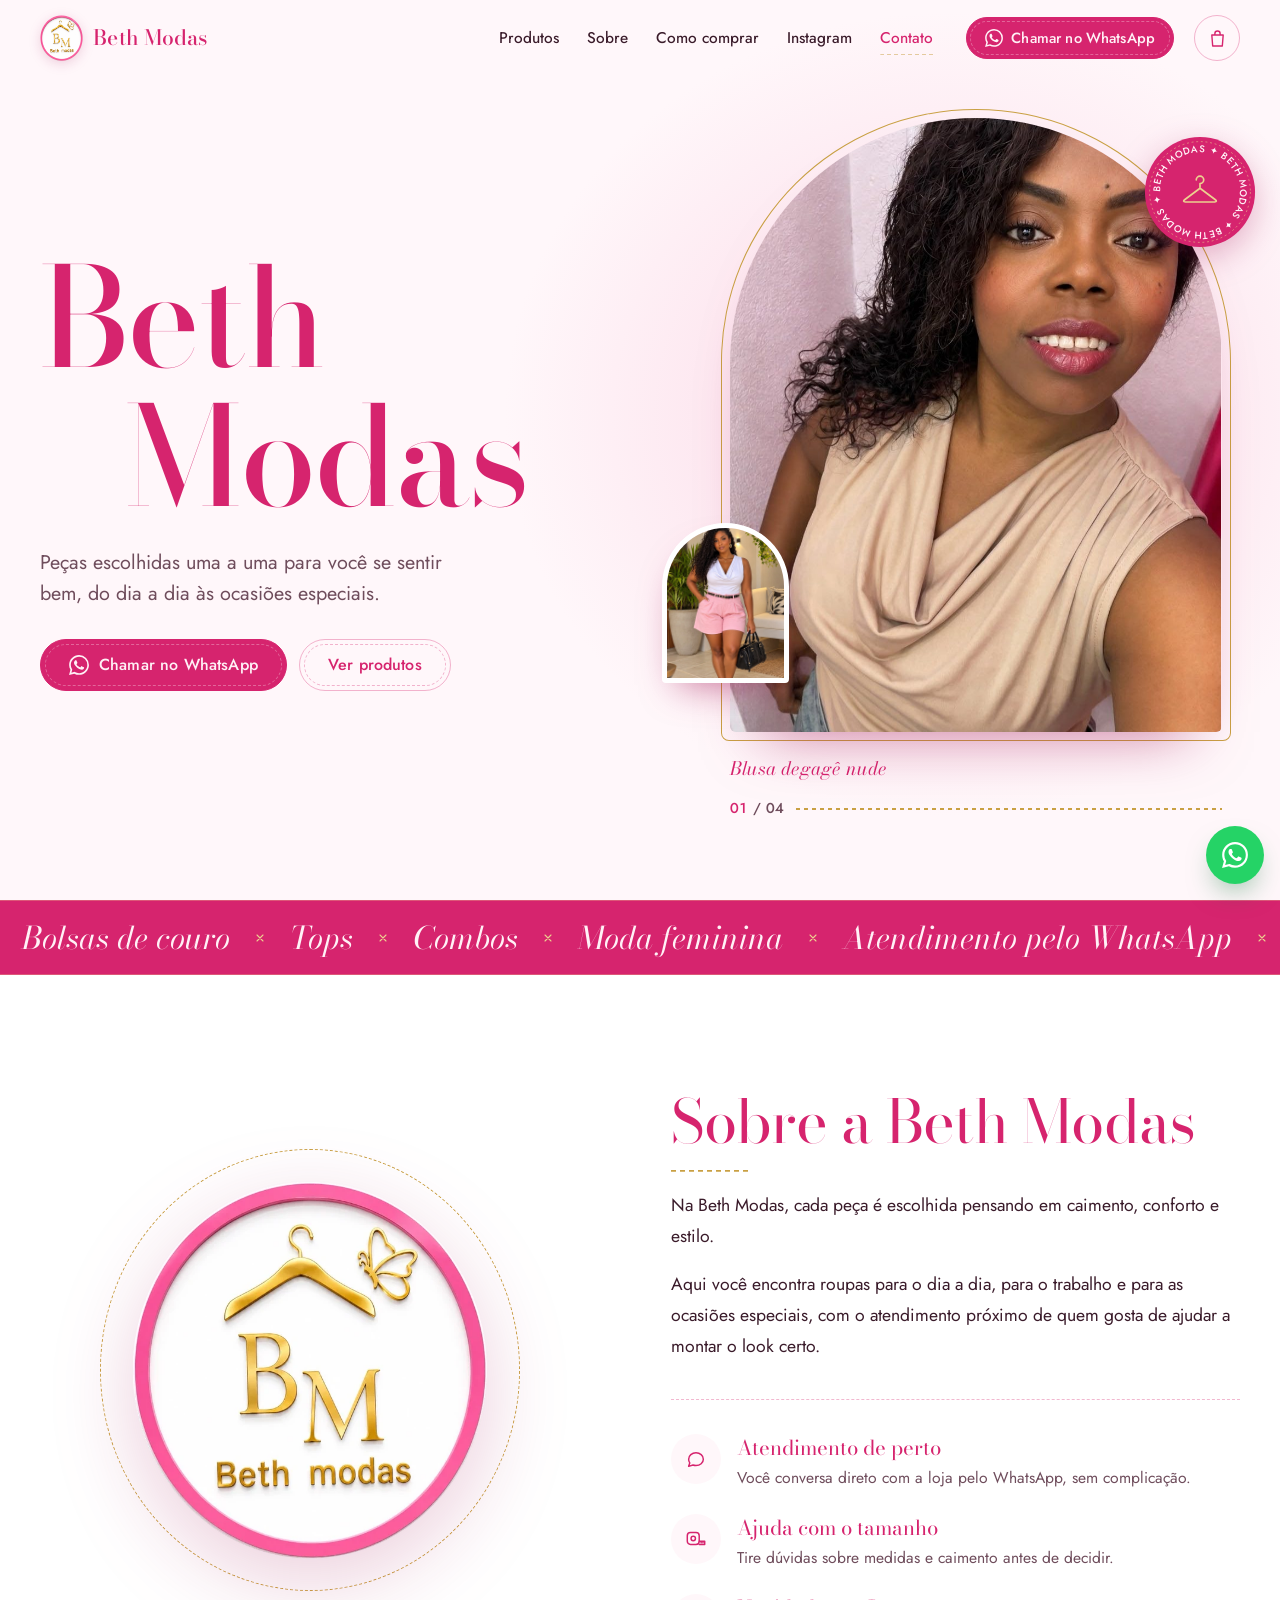
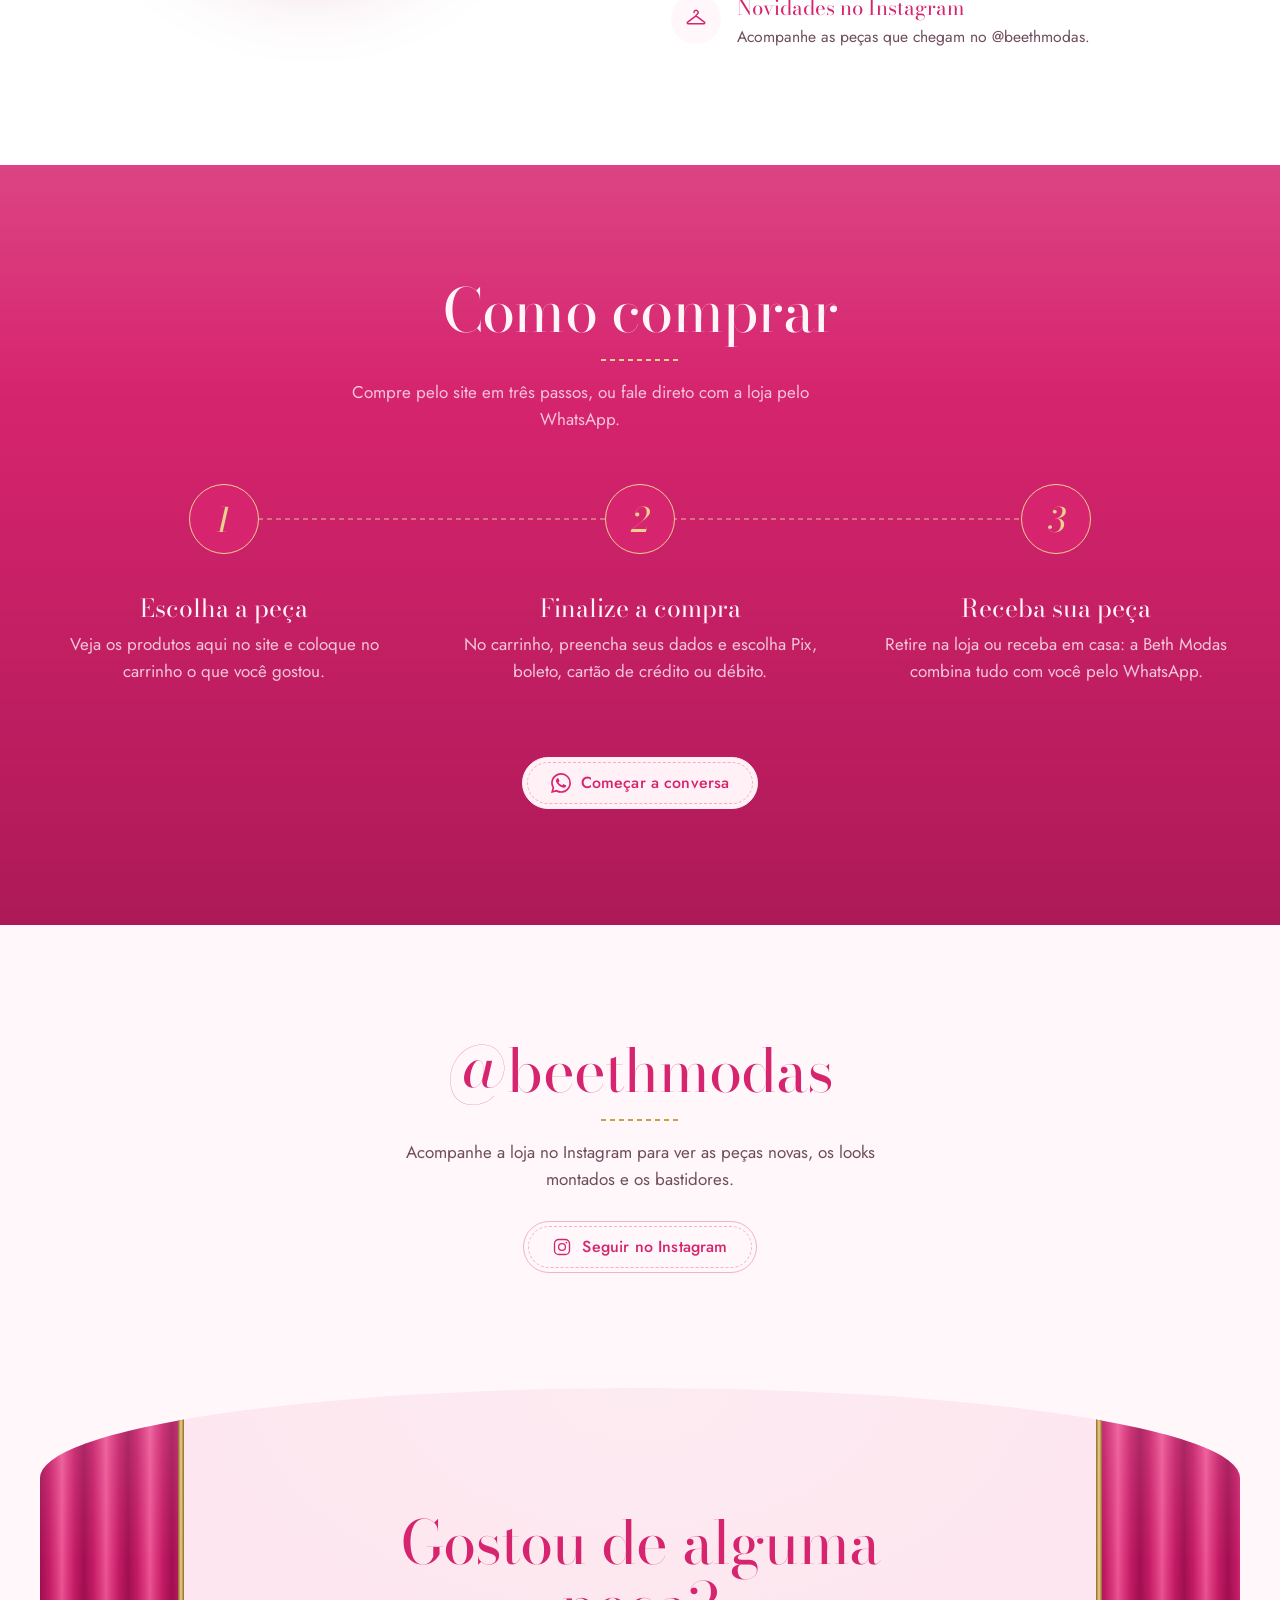
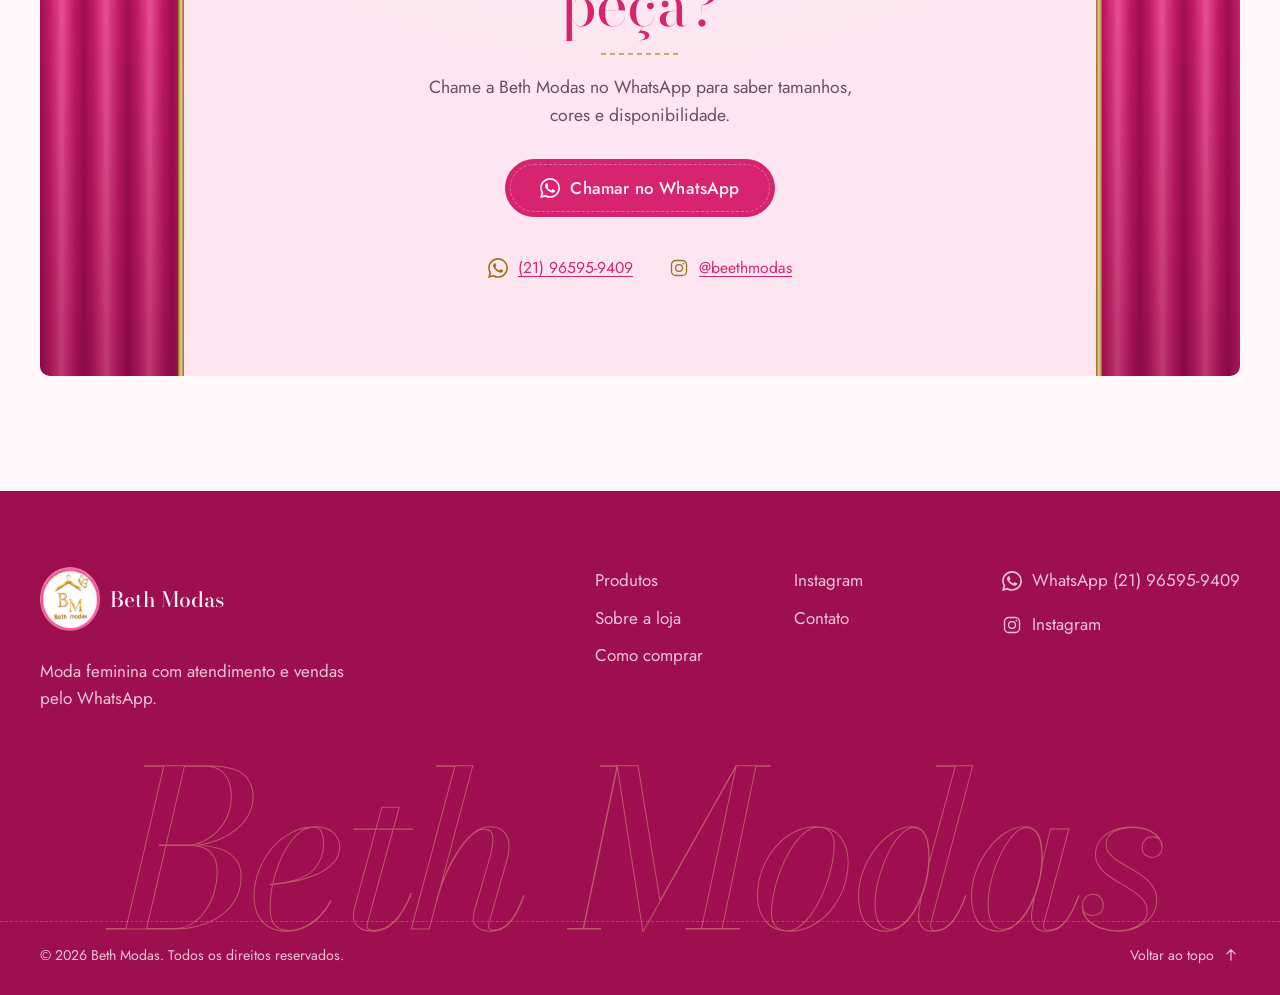
==== index.html @ 9c44da61 "Carrinho e finalização da compra com Pix, boleto e cartão - Botão "Adicionar ao carrinho" em cada pr" ====
<!DOCTYPE html>
<html lang="pt-BR">
<head>
<meta charset="utf-8">
<meta name="viewport" content="width=device-width, initial-scale=1, viewport-fit=cover">
<title>Beth Modas | Loja de roupas</title>
<meta name="description" content="Beth Modas: vestidos, blusas, saias, calças e conjuntos. Atendimento e vendas pelo WhatsApp (21) 96595-9409.">
<meta name="robots" content="noindex">
<meta name="theme-color" content="#d6246e">
<link rel="canonical" href="https://bosco-2009.github.io/beth-modas/">
<meta property="og:type" content="website">
<meta property="og:locale" content="pt_BR">
<meta property="og:site_name" content="Beth Modas">
<meta property="og:title" content="Beth Modas | Loja de roupas">
<meta property="og:description" content="Beth Modas: vestidos, blusas, saias, calças e conjuntos. Atendimento e vendas pelo WhatsApp (21) 96595-9409.">
<meta property="og:image" content="https://bosco-2009.github.io/beth-modas/assets/img/compartilhar.jpg">
<meta property="og:image:width" content="1200">
<meta property="og:image:height" content="630">
<meta name="twitter:card" content="summary_large_image">
<link rel="icon" href="assets/img/favicon.png" type="image/png">
<link rel="apple-touch-icon" href="assets/img/apple-touch-icon.png">
<link rel="preload" href="assets/fonts/bodoni-moda.woff2" as="font" type="font/woff2" crossorigin>
<link rel="preload" href="assets/fonts/jost.woff2" as="font" type="font/woff2" crossorigin>
<link rel="preload" href="assets/img/fotos/carrossel-1.jpg?v=1792799157" as="image" fetchpriority="high">
<link rel="stylesheet" href="assets/css/estilo.css?v=1792861601">
<script>
  (function (d) {
    d.classList.add('js');
    var semCortina = false;
    try { semCortina = !!sessionStorage.getItem('beth-cortina'); } catch (e) {}
    if (semCortina || (window.matchMedia && matchMedia('(prefers-reduced-motion: reduce)').matches)) {
      d.classList.add('sem-cortina');
    }
  })(document.documentElement);
</script>
<script type="application/ld+json">{"@context":"https://schema.org","@type":"ClothingStore","name":"Beth Modas","description":"Beth Modas: vestidos, blusas, saias, calças e conjuntos. Atendimento e vendas pelo WhatsApp (21) 96595-9409.","image":"https://bosco-2009.github.io/beth-modas/assets/img/compartilhar.jpg","sameAs":["https://www.instagram.com/beethmodas/"],"url":"https://bosco-2009.github.io/beth-modas/"}</script>
</head>
<body>
<a class="pular" href="#conteudo">Pular para o conteúdo</a>

<div class="fita" aria-hidden="true"><span class="fita__progresso"></span></div>

<div class="cortina" aria-hidden="true">
  <div class="cortina__painel cortina__painel--esq"></div>
  <div class="cortina__painel cortina__painel--dir"></div>
  <div class="cortina__sanefa"></div>
  <div class="cortina__marca">
    <img class="cortina__logo" src="assets/img/logo.png" alt="" width="339" height="360" decoding="async">
  </div>
</div>

<header class="cabecalho">
  <div class="container cabecalho__barra">
    <a class="marca" href="#inicio" aria-label="Beth Modas, início"><img class="marca__imagem" src="assets/img/logo.png" alt="" width="339" height="360"><span class="marca__nome">Beth Modas</span></a>

    <nav class="menu" aria-label="Seções do site">
      <ul class="menu__lista">
                <li><a class="menu__link" href="produtos.html">Produtos</a></li>
                <li><a class="menu__link" href="#sobre">Sobre</a></li>
                <li><a class="menu__link" href="#como-comprar">Como comprar</a></li>
                <li><a class="menu__link" href="#instagram">Instagram</a></li>
                <li><a class="menu__link" href="#contato">Contato</a></li>
              </ul>
    </nav>

    <a class="botao botao--pequeno cabecalho__whats" href="https://wa.me/5521965959409?text=Ol%C3%A1%2C%20Beth%20Modas%21%20Vim%20pelo%20site%20e%20queria%20tirar%20uma%20d%C3%BAvida." target="_blank" rel="noopener">
      <svg class="icone" viewBox="0 0 24 24" width="24" height="24" aria-hidden="true" focusable="false"><path fill="currentColor" d="M17.47 14.38c-.3-.15-1.76-.87-2.03-.97-.27-.1-.47-.15-.67.15-.2.3-.77.97-.94 1.16-.17.2-.35.22-.64.08-.3-.15-1.26-.47-2.39-1.48-.88-.79-1.48-1.76-1.65-2.06-.17-.3-.02-.46.13-.6.13-.14.3-.35.45-.52.15-.17.2-.3.3-.5.1-.2.05-.37-.03-.52-.07-.15-.67-1.61-.92-2.21-.24-.58-.49-.5-.67-.51h-.57c-.2 0-.52.07-.79.37-.27.3-1.04 1.02-1.04 2.48s1.07 2.88 1.21 3.07c.15.2 2.1 3.2 5.08 4.49.71.31 1.26.49 1.7.63.71.23 1.36.2 1.87.12.57-.09 1.76-.72 2-1.41.25-.7.25-1.29.18-1.41-.08-.13-.28-.2-.57-.35m-5.42 7.4h-.01a9.87 9.87 0 0 1-5.03-1.38l-.36-.21-3.74.98 1-3.65-.24-.37a9.86 9.86 0 0 1-1.51-5.26c0-5.45 4.44-9.88 9.89-9.88 2.64 0 5.12 1.03 6.99 2.9a9.83 9.83 0 0 1 2.89 6.99c0 5.45-4.44 9.88-9.88 9.88m8.41-18.3A11.82 11.82 0 0 0 12.05 0C5.5 0 .16 5.34.16 11.89c0 2.1.55 4.14 1.59 5.95L.06 24l6.3-1.65a11.88 11.88 0 0 0 5.68 1.45h.01c6.55 0 11.89-5.34 11.89-11.89a11.82 11.82 0 0 0-3.48-8.41"/></svg><span>Chamar no WhatsApp</span>
    </a>

    <a class="cabecalho__carrinho" href="carrinho.html" aria-label="Carrinho" data-carrinho-link>
      <svg class="icone" viewBox="0 0 24 24" width="24" height="24" aria-hidden="true" focusable="false"><path fill="none" stroke="currentColor" stroke-width="1.6" stroke-linecap="round" stroke-linejoin="round" d="M5.5 8h13l-1 12.5h-11L5.5 8ZM9 8V6.5a3 3 0 0 1 6 0V8"/></svg>
      <span class="carrinho-qtd" data-carrinho-qtd hidden>0</span>
    </a>

    <button class="menu-botao" type="button" aria-expanded="false" aria-controls="menu-movel">
      <span class="sr" data-menu-rotulo>Abrir menu</span>
      <span class="menu-botao__linha"></span><span class="menu-botao__linha"></span>
    </button>
  </div>
</header>

<div class="menu-movel" id="menu-movel" hidden>
  <nav class="menu-movel__nav" aria-label="Menu">
    <ul>
      <li style="--i:0"><a class="menu-movel__link" href="#inicio">Início</a></li>
            <li style="--i:1"><a class="menu-movel__link" href="produtos.html">Produtos</a></li>
            <li style="--i:2"><a class="menu-movel__link" href="#sobre">Sobre</a></li>
            <li style="--i:3"><a class="menu-movel__link" href="#como-comprar">Como comprar</a></li>
            <li style="--i:4"><a class="menu-movel__link" href="#instagram">Instagram</a></li>
            <li style="--i:5"><a class="menu-movel__link" href="#contato">Contato</a></li>
          </ul>
  </nav>
  <div class="menu-movel__rodape">
    <a class="botao botao--claro" href="https://wa.me/5521965959409?text=Ol%C3%A1%2C%20Beth%20Modas%21%20Vim%20pelo%20site%20e%20queria%20tirar%20uma%20d%C3%BAvida." target="_blank" rel="noopener"><svg class="icone" viewBox="0 0 24 24" width="24" height="24" aria-hidden="true" focusable="false"><path fill="currentColor" d="M17.47 14.38c-.3-.15-1.76-.87-2.03-.97-.27-.1-.47-.15-.67.15-.2.3-.77.97-.94 1.16-.17.2-.35.22-.64.08-.3-.15-1.26-.47-2.39-1.48-.88-.79-1.48-1.76-1.65-2.06-.17-.3-.02-.46.13-.6.13-.14.3-.35.45-.52.15-.17.2-.3.3-.5.1-.2.05-.37-.03-.52-.07-.15-.67-1.61-.92-2.21-.24-.58-.49-.5-.67-.51h-.57c-.2 0-.52.07-.79.37-.27.3-1.04 1.02-1.04 2.48s1.07 2.88 1.21 3.07c.15.2 2.1 3.2 5.08 4.49.71.31 1.26.49 1.7.63.71.23 1.36.2 1.87.12.57-.09 1.76-.72 2-1.41.25-.7.25-1.29.18-1.41-.08-.13-.28-.2-.57-.35m-5.42 7.4h-.01a9.87 9.87 0 0 1-5.03-1.38l-.36-.21-3.74.98 1-3.65-.24-.37a9.86 9.86 0 0 1-1.51-5.26c0-5.45 4.44-9.88 9.89-9.88 2.64 0 5.12 1.03 6.99 2.9a9.83 9.83 0 0 1 2.89 6.99c0 5.45-4.44 9.88-9.88 9.88m8.41-18.3A11.82 11.82 0 0 0 12.05 0C5.5 0 .16 5.34.16 11.89c0 2.1.55 4.14 1.59 5.95L.06 24l6.3-1.65a11.88 11.88 0 0 0 5.68 1.45h.01c6.55 0 11.89-5.34 11.89-11.89a11.82 11.82 0 0 0-3.48-8.41"/></svg>Chamar no WhatsApp</a>
    <a class="menu-movel__insta" href="https://www.instagram.com/beethmodas/" target="_blank" rel="noopener"><svg class="icone" viewBox="0 0 24 24" width="24" height="24" aria-hidden="true" focusable="false"><g fill="none" stroke="currentColor" stroke-width="1.6" stroke-linecap="round" stroke-linejoin="round"><rect x="3" y="3" width="18" height="18" rx="5.2"/><circle cx="12" cy="12" r="4.1"/></g><circle cx="17.3" cy="6.7" r="1.1" fill="currentColor"/></svg>@beethmodas</a>
  </div>
</div>
<main id="conteudo">
<section class="inicio" id="inicio" aria-labelledby="inicio-titulo">
  <div class="container inicio__grade">

    <div class="inicio__texto">
      <h1 class="letreiro" id="inicio-titulo">
        <span class="sr">Beth Modas</span>
        <span class="letreiro__linhas" aria-hidden="true"><span class="letreiro__palavra" data-texto="Beth"><span class="letreiro__letra" style="--i:0">B</span><span class="letreiro__letra" style="--i:1">e</span><span class="letreiro__letra" style="--i:2">t</span><span class="letreiro__letra" style="--i:3">h</span></span><span class="letreiro__palavra" data-texto="Modas"><span class="letreiro__letra" style="--i:4">M</span><span class="letreiro__letra" style="--i:5">o</span><span class="letreiro__letra" style="--i:6">d</span><span class="letreiro__letra" style="--i:7">a</span><span class="letreiro__letra" style="--i:8">s</span></span></span>
      </h1>
      <p class="inicio__chamada">Peças escolhidas uma a uma para você se sentir bem, do dia a dia às ocasiões especiais.</p>
      <div class="inicio__acoes">
        <a class="botao" href="https://wa.me/5521965959409?text=Ol%C3%A1%2C%20Beth%20Modas%21%20Vim%20pelo%20site%20e%20queria%20tirar%20uma%20d%C3%BAvida." target="_blank" rel="noopener"><svg class="icone" viewBox="0 0 24 24" width="24" height="24" aria-hidden="true" focusable="false"><path fill="currentColor" d="M17.47 14.38c-.3-.15-1.76-.87-2.03-.97-.27-.1-.47-.15-.67.15-.2.3-.77.97-.94 1.16-.17.2-.35.22-.64.08-.3-.15-1.26-.47-2.39-1.48-.88-.79-1.48-1.76-1.65-2.06-.17-.3-.02-.46.13-.6.13-.14.3-.35.45-.52.15-.17.2-.3.3-.5.1-.2.05-.37-.03-.52-.07-.15-.67-1.61-.92-2.21-.24-.58-.49-.5-.67-.51h-.57c-.2 0-.52.07-.79.37-.27.3-1.04 1.02-1.04 2.48s1.07 2.88 1.21 3.07c.15.2 2.1 3.2 5.08 4.49.71.31 1.26.49 1.7.63.71.23 1.36.2 1.87.12.57-.09 1.76-.72 2-1.41.25-.7.25-1.29.18-1.41-.08-.13-.28-.2-.57-.35m-5.42 7.4h-.01a9.87 9.87 0 0 1-5.03-1.38l-.36-.21-3.74.98 1-3.65-.24-.37a9.86 9.86 0 0 1-1.51-5.26c0-5.45 4.44-9.88 9.89-9.88 2.64 0 5.12 1.03 6.99 2.9a9.83 9.83 0 0 1 2.89 6.99c0 5.45-4.44 9.88-9.88 9.88m8.41-18.3A11.82 11.82 0 0 0 12.05 0C5.5 0 .16 5.34.16 11.89c0 2.1.55 4.14 1.59 5.95L.06 24l6.3-1.65a11.88 11.88 0 0 0 5.68 1.45h.01c6.55 0 11.89-5.34 11.89-11.89a11.82 11.82 0 0 0-3.48-8.41"/></svg>Chamar no WhatsApp</a>
        <a class="botao botao--contorno" href="produtos.html">Ver produtos</a>
      </div>
    </div>

        <div class="carrossel" data-carrossel aria-roledescription="carrossel" aria-label="Fotos em destaque" tabindex="-1">
      <div class="carrossel__moldura">
        <div class="carrossel__janela" data-janela>
          <ul class="carrossel__slides" aria-live="off">
                        <li class="carrossel__slide is-ativo" role="group" aria-roledescription="foto"
                aria-label="1 de 4: Blusa degagê nude"
                data-titulo="Blusa degagê nude" data-peca="">
              <img src="assets/img/fotos/carrossel-1.jpg?v=1792799157" alt="Blusa degagê nude" width="896" height="1120" loading="eager" decoding="async" fetchpriority="high">            </li>
                        <li class="carrossel__slide" role="group" aria-roledescription="foto"
                aria-label="2 de 4: Blusa degagê branca com short rosa"
                data-titulo="Blusa degagê branca com short rosa" data-peca="" aria-hidden="true">
              <img src="assets/img/fotos/carrossel-2.jpg?v=1792799157" alt="Blusa degagê branca com short rosa" width="1024" height="1280" loading="lazy" decoding="async">            </li>
                        <li class="carrossel__slide" role="group" aria-roledescription="foto"
                aria-label="3 de 4: Blusa degagê azul"
                data-titulo="Blusa degagê azul" data-peca="" aria-hidden="true">
              <img src="assets/img/fotos/carrossel-3.jpg?v=1792799157" alt="Blusa degagê azul" width="900" height="1125" loading="lazy" decoding="async">            </li>
                        <li class="carrossel__slide" role="group" aria-roledescription="foto"
                aria-label="4 de 4: Blusa degagê azul e calça de alfaiataria"
                data-titulo="Blusa degagê azul e calça de alfaiataria" data-peca="" aria-hidden="true">
              <img src="assets/img/fotos/carrossel-4.jpg?v=1792799157" alt="Blusa degagê azul e calça de alfaiataria" width="900" height="1125" loading="lazy" decoding="async">            </li>
                      </ul>
        </div>

        <svg class="selo" viewBox="0 0 120 120" aria-hidden="true" focusable="false">
          <defs><path id="selo-circulo" d="M60 60m-43 0a43 43 0 1 1 86 0a43 43 0 1 1-86 0"/></defs>
          <circle class="selo__fundo" cx="60" cy="60" r="59"/>
          <circle class="selo__costura" cx="60" cy="60" r="54"/>
          <g class="selo__giro">
            <text class="selo__texto"><textPath href="#selo-circulo" textLength="268">Beth Modas ✦ Beth Modas ✦ Beth Modas ✦</textPath></text>
          </g>
          <path class="selo__cabide" d="M60 56v-5a4 4 0 1 0-4-4M60 56 43.5 68.3q-2.4 2 .8 2.4h31.4q3.2-.4.8-2.4L60 56"/>
        </svg>

                <button class="carrossel__miniatura" type="button" data-proxima tabindex="-1" aria-hidden="true">
          <img src="assets/img/fotos/carrossel-2.jpg?v=1792799157" alt="" width="1024" height="1280" loading="lazy" decoding="async" data-miniatura="">        </button>
              </div>

      <div class="carrossel__rodape">
        <p class="carrossel__legenda">
          <span class="carrossel__titulo" data-legenda>Blusa degagê nude</span>
        </p>
                <div class="carrossel__controles">
          <span class="carrossel__contador" aria-hidden="true"><span data-atual>01</span><span class="carrossel__total">04</span></span>
          <span class="carrossel__linha" aria-hidden="true"><span class="carrossel__progresso"></span></span>
        </div>
              </div>
    </div>
    
  </div>
</section>
<div class="faixa">
  <div class="faixa__trilho">
        <ul class="faixa__grupo">
            <li class="faixa__item">
        <a class="faixa__link" href="produtos.html">Bolsas de couro</a>
        <svg class="faixa__ponto" viewBox="0 0 24 24" width="24" height="24" aria-hidden="true" focusable="false"><path fill="none" stroke="currentColor" stroke-width="1.6" stroke-linecap="round" stroke-linejoin="round" d="M7.5 7.5l9 9M16.5 7.5l-9 9"/></svg>      </li>
            <li class="faixa__item">
        <a class="faixa__link" href="produtos.html">Tops</a>
        <svg class="faixa__ponto" viewBox="0 0 24 24" width="24" height="24" aria-hidden="true" focusable="false"><path fill="none" stroke="currentColor" stroke-width="1.6" stroke-linecap="round" stroke-linejoin="round" d="M7.5 7.5l9 9M16.5 7.5l-9 9"/></svg>      </li>
            <li class="faixa__item">
        <a class="faixa__link" href="produtos.html">Combos</a>
        <svg class="faixa__ponto" viewBox="0 0 24 24" width="24" height="24" aria-hidden="true" focusable="false"><path fill="none" stroke="currentColor" stroke-width="1.6" stroke-linecap="round" stroke-linejoin="round" d="M7.5 7.5l9 9M16.5 7.5l-9 9"/></svg>      </li>
            <li class="faixa__item">
        <a class="faixa__link" href="produtos.html">Moda feminina</a>
        <svg class="faixa__ponto" viewBox="0 0 24 24" width="24" height="24" aria-hidden="true" focusable="false"><path fill="none" stroke="currentColor" stroke-width="1.6" stroke-linecap="round" stroke-linejoin="round" d="M7.5 7.5l9 9M16.5 7.5l-9 9"/></svg>      </li>
            <li class="faixa__item">
        <a class="faixa__link" href="https://wa.me/5521965959409?text=Ol%C3%A1%2C%20Beth%20Modas%21%20Vim%20pelo%20site%20e%20queria%20tirar%20uma%20d%C3%BAvida." target="_blank" rel="noopener">Atendimento pelo WhatsApp</a>
        <svg class="faixa__ponto" viewBox="0 0 24 24" width="24" height="24" aria-hidden="true" focusable="false"><path fill="none" stroke="currentColor" stroke-width="1.6" stroke-linecap="round" stroke-linejoin="round" d="M7.5 7.5l9 9M16.5 7.5l-9 9"/></svg>      </li>
            <li class="faixa__item">
        <a class="faixa__link" href="https://www.instagram.com/beethmodas/" target="_blank" rel="noopener">@beethmodas no Instagram</a>
        <svg class="faixa__ponto" viewBox="0 0 24 24" width="24" height="24" aria-hidden="true" focusable="false"><path fill="none" stroke="currentColor" stroke-width="1.6" stroke-linecap="round" stroke-linejoin="round" d="M7.5 7.5l9 9M16.5 7.5l-9 9"/></svg>      </li>
            <li class="faixa__item">
        <a class="faixa__link" href="produtos.html" tabindex="-1" aria-hidden="true">Bolsas de couro</a>
        <svg class="faixa__ponto" viewBox="0 0 24 24" width="24" height="24" aria-hidden="true" focusable="false"><path fill="none" stroke="currentColor" stroke-width="1.6" stroke-linecap="round" stroke-linejoin="round" d="M7.5 7.5l9 9M16.5 7.5l-9 9"/></svg>      </li>
            <li class="faixa__item">
        <a class="faixa__link" href="produtos.html" tabindex="-1" aria-hidden="true">Tops</a>
        <svg class="faixa__ponto" viewBox="0 0 24 24" width="24" height="24" aria-hidden="true" focusable="false"><path fill="none" stroke="currentColor" stroke-width="1.6" stroke-linecap="round" stroke-linejoin="round" d="M7.5 7.5l9 9M16.5 7.5l-9 9"/></svg>      </li>
            <li class="faixa__item">
        <a class="faixa__link" href="produtos.html" tabindex="-1" aria-hidden="true">Combos</a>
        <svg class="faixa__ponto" viewBox="0 0 24 24" width="24" height="24" aria-hidden="true" focusable="false"><path fill="none" stroke="currentColor" stroke-width="1.6" stroke-linecap="round" stroke-linejoin="round" d="M7.5 7.5l9 9M16.5 7.5l-9 9"/></svg>      </li>
            <li class="faixa__item">
        <a class="faixa__link" href="produtos.html" tabindex="-1" aria-hidden="true">Moda feminina</a>
        <svg class="faixa__ponto" viewBox="0 0 24 24" width="24" height="24" aria-hidden="true" focusable="false"><path fill="none" stroke="currentColor" stroke-width="1.6" stroke-linecap="round" stroke-linejoin="round" d="M7.5 7.5l9 9M16.5 7.5l-9 9"/></svg>      </li>
            <li class="faixa__item">
        <a class="faixa__link" href="https://wa.me/5521965959409?text=Ol%C3%A1%2C%20Beth%20Modas%21%20Vim%20pelo%20site%20e%20queria%20tirar%20uma%20d%C3%BAvida." target="_blank" rel="noopener" tabindex="-1" aria-hidden="true">Atendimento pelo WhatsApp</a>
        <svg class="faixa__ponto" viewBox="0 0 24 24" width="24" height="24" aria-hidden="true" focusable="false"><path fill="none" stroke="currentColor" stroke-width="1.6" stroke-linecap="round" stroke-linejoin="round" d="M7.5 7.5l9 9M16.5 7.5l-9 9"/></svg>      </li>
            <li class="faixa__item">
        <a class="faixa__link" href="https://www.instagram.com/beethmodas/" target="_blank" rel="noopener" tabindex="-1" aria-hidden="true">@beethmodas no Instagram</a>
        <svg class="faixa__ponto" viewBox="0 0 24 24" width="24" height="24" aria-hidden="true" focusable="false"><path fill="none" stroke="currentColor" stroke-width="1.6" stroke-linecap="round" stroke-linejoin="round" d="M7.5 7.5l9 9M16.5 7.5l-9 9"/></svg>      </li>
          </ul>
        <ul class="faixa__grupo" aria-hidden="true">
            <li class="faixa__item">
        <a class="faixa__link" href="produtos.html" tabindex="-1" aria-hidden="true">Bolsas de couro</a>
        <svg class="faixa__ponto" viewBox="0 0 24 24" width="24" height="24" aria-hidden="true" focusable="false"><path fill="none" stroke="currentColor" stroke-width="1.6" stroke-linecap="round" stroke-linejoin="round" d="M7.5 7.5l9 9M16.5 7.5l-9 9"/></svg>      </li>
            <li class="faixa__item">
        <a class="faixa__link" href="produtos.html" tabindex="-1" aria-hidden="true">Tops</a>
        <svg class="faixa__ponto" viewBox="0 0 24 24" width="24" height="24" aria-hidden="true" focusable="false"><path fill="none" stroke="currentColor" stroke-width="1.6" stroke-linecap="round" stroke-linejoin="round" d="M7.5 7.5l9 9M16.5 7.5l-9 9"/></svg>      </li>
            <li class="faixa__item">
        <a class="faixa__link" href="produtos.html" tabindex="-1" aria-hidden="true">Combos</a>
        <svg class="faixa__ponto" viewBox="0 0 24 24" width="24" height="24" aria-hidden="true" focusable="false"><path fill="none" stroke="currentColor" stroke-width="1.6" stroke-linecap="round" stroke-linejoin="round" d="M7.5 7.5l9 9M16.5 7.5l-9 9"/></svg>      </li>
            <li class="faixa__item">
        <a class="faixa__link" href="produtos.html" tabindex="-1" aria-hidden="true">Moda feminina</a>
        <svg class="faixa__ponto" viewBox="0 0 24 24" width="24" height="24" aria-hidden="true" focusable="false"><path fill="none" stroke="currentColor" stroke-width="1.6" stroke-linecap="round" stroke-linejoin="round" d="M7.5 7.5l9 9M16.5 7.5l-9 9"/></svg>      </li>
            <li class="faixa__item">
        <a class="faixa__link" href="https://wa.me/5521965959409?text=Ol%C3%A1%2C%20Beth%20Modas%21%20Vim%20pelo%20site%20e%20queria%20tirar%20uma%20d%C3%BAvida." target="_blank" rel="noopener" tabindex="-1" aria-hidden="true">Atendimento pelo WhatsApp</a>
        <svg class="faixa__ponto" viewBox="0 0 24 24" width="24" height="24" aria-hidden="true" focusable="false"><path fill="none" stroke="currentColor" stroke-width="1.6" stroke-linecap="round" stroke-linejoin="round" d="M7.5 7.5l9 9M16.5 7.5l-9 9"/></svg>      </li>
            <li class="faixa__item">
        <a class="faixa__link" href="https://www.instagram.com/beethmodas/" target="_blank" rel="noopener" tabindex="-1" aria-hidden="true">@beethmodas no Instagram</a>
        <svg class="faixa__ponto" viewBox="0 0 24 24" width="24" height="24" aria-hidden="true" focusable="false"><path fill="none" stroke="currentColor" stroke-width="1.6" stroke-linecap="round" stroke-linejoin="round" d="M7.5 7.5l9 9M16.5 7.5l-9 9"/></svg>      </li>
            <li class="faixa__item">
        <a class="faixa__link" href="produtos.html" tabindex="-1" aria-hidden="true">Bolsas de couro</a>
        <svg class="faixa__ponto" viewBox="0 0 24 24" width="24" height="24" aria-hidden="true" focusable="false"><path fill="none" stroke="currentColor" stroke-width="1.6" stroke-linecap="round" stroke-linejoin="round" d="M7.5 7.5l9 9M16.5 7.5l-9 9"/></svg>      </li>
            <li class="faixa__item">
        <a class="faixa__link" href="produtos.html" tabindex="-1" aria-hidden="true">Tops</a>
        <svg class="faixa__ponto" viewBox="0 0 24 24" width="24" height="24" aria-hidden="true" focusable="false"><path fill="none" stroke="currentColor" stroke-width="1.6" stroke-linecap="round" stroke-linejoin="round" d="M7.5 7.5l9 9M16.5 7.5l-9 9"/></svg>      </li>
            <li class="faixa__item">
        <a class="faixa__link" href="produtos.html" tabindex="-1" aria-hidden="true">Combos</a>
        <svg class="faixa__ponto" viewBox="0 0 24 24" width="24" height="24" aria-hidden="true" focusable="false"><path fill="none" stroke="currentColor" stroke-width="1.6" stroke-linecap="round" stroke-linejoin="round" d="M7.5 7.5l9 9M16.5 7.5l-9 9"/></svg>      </li>
            <li class="faixa__item">
        <a class="faixa__link" href="produtos.html" tabindex="-1" aria-hidden="true">Moda feminina</a>
        <svg class="faixa__ponto" viewBox="0 0 24 24" width="24" height="24" aria-hidden="true" focusable="false"><path fill="none" stroke="currentColor" stroke-width="1.6" stroke-linecap="round" stroke-linejoin="round" d="M7.5 7.5l9 9M16.5 7.5l-9 9"/></svg>      </li>
            <li class="faixa__item">
        <a class="faixa__link" href="https://wa.me/5521965959409?text=Ol%C3%A1%2C%20Beth%20Modas%21%20Vim%20pelo%20site%20e%20queria%20tirar%20uma%20d%C3%BAvida." target="_blank" rel="noopener" tabindex="-1" aria-hidden="true">Atendimento pelo WhatsApp</a>
        <svg class="faixa__ponto" viewBox="0 0 24 24" width="24" height="24" aria-hidden="true" focusable="false"><path fill="none" stroke="currentColor" stroke-width="1.6" stroke-linecap="round" stroke-linejoin="round" d="M7.5 7.5l9 9M16.5 7.5l-9 9"/></svg>      </li>
            <li class="faixa__item">
        <a class="faixa__link" href="https://www.instagram.com/beethmodas/" target="_blank" rel="noopener" tabindex="-1" aria-hidden="true">@beethmodas no Instagram</a>
        <svg class="faixa__ponto" viewBox="0 0 24 24" width="24" height="24" aria-hidden="true" focusable="false"><path fill="none" stroke="currentColor" stroke-width="1.6" stroke-linecap="round" stroke-linejoin="round" d="M7.5 7.5l9 9M16.5 7.5l-9 9"/></svg>      </li>
          </ul>
      </div>
</div>
<section class="sobre secao secao--branca" id="sobre" aria-labelledby="sobre-titulo">
  <div class="container sobre__grade">

    <div class="sobre__marca">
      <img src="assets/img/logo-grande.webp" alt="Logo da Beth Modas" width="603" height="640" loading="lazy" decoding="async">
    </div>

    <div class="sobre__texto">
      <h2 class="secao__titulo" id="sobre-titulo">Sobre a Beth Modas</h2>
            <p class="sobre__paragrafo">Na Beth Modas, cada peça é escolhida pensando em caimento, conforto e estilo.</p>
            <p class="sobre__paragrafo">Aqui você encontra roupas para o dia a dia, para o trabalho e para as ocasiões especiais, com o atendimento próximo de quem gosta de ajudar a montar o look certo.</p>
      
      <ul class="diferenciais">
                <li class="diferencial">
          <span class="diferencial__icone"><svg class="icone" viewBox="0 0 24 24" width="24" height="24" aria-hidden="true" focusable="false"><path fill="none" stroke="currentColor" stroke-width="1.6" stroke-linecap="round" stroke-linejoin="round" d="M20 12.2c0 3.9-3.6 7-8 7-1.2 0-2.3-.2-3.3-.6L4 20l1.2-3.7A6.6 6.6 0 0 1 4 12.2c0-3.9 3.6-7 8-7s8 3.1 8 7Z"/></svg></span>
          <div>
            <h3 class="diferencial__titulo">Atendimento de perto</h3>
            <p class="diferencial__texto">Você conversa direto com a loja pelo WhatsApp, sem complicação.</p>
          </div>
        </li>
                <li class="diferencial">
          <span class="diferencial__icone"><svg class="icone" viewBox="0 0 24 24" width="24" height="24" aria-hidden="true" focusable="false"><g fill="none" stroke="currentColor" stroke-width="1.6" stroke-linecap="round" stroke-linejoin="round"><rect x="2.5" y="5" width="13" height="13" rx="3.5"/><circle cx="9" cy="11.5" r="2.4"/><path d="M15.5 14.5h6v3.5h-6M17.6 14.5v1.6M19.6 14.5v1.6"/></g></svg></span>
          <div>
            <h3 class="diferencial__titulo">Ajuda com o tamanho</h3>
            <p class="diferencial__texto">Tire dúvidas sobre medidas e caimento antes de decidir.</p>
          </div>
        </li>
                <li class="diferencial">
          <span class="diferencial__icone"><svg class="icone" viewBox="0 0 24 24" width="24" height="24" aria-hidden="true" focusable="false"><path fill="none" stroke="currentColor" stroke-width="1.6" stroke-linecap="round" stroke-linejoin="round" d="M12 8.6c0-1 .7-1.4 1.4-1.9a2.3 2.3 0 1 0-3.6-1.9M12 8.6 2.9 15.4c-.8.6-.4 1.8.6 1.8h17c1 0 1.4-1.2.6-1.8L12 8.6Z"/></svg></span>
          <div>
            <h3 class="diferencial__titulo">Novidades no Instagram</h3>
            <p class="diferencial__texto">Acompanhe as peças que chegam no @beethmodas.</p>
          </div>
        </li>
              </ul>
    </div>

  </div>
</section>
<section class="passos secao secao--pink" id="como-comprar" aria-labelledby="passos-titulo">
  <div class="container">
    <div class="secao__cabeca secao__cabeca--centro">
      <h2 class="secao__titulo" id="passos-titulo">Como comprar</h2>
      <p class="secao__texto">Compre pelo site em três passos, ou fale direto com a loja pelo WhatsApp.</p>
    </div>

    <div class="passos__trilha" data-costura>
      <div class="passos__linha" aria-hidden="true">
        <span class="passos__fio"></span>
        <svg class="passos__agulha" viewBox="0 0 48 12" focusable="false"><path d="M2 6h38"/><path d="M40 3.6c3 0 6 1.2 6 2.4s-3 2.4-6 2.4"/><ellipse cx="9" cy="6" rx="4" ry="1.3"/></svg>
      </div>
      <ol class="passos__lista">
                <li class="passo" style="--i:0">
          <span class="passo__num" aria-hidden="true">1</span>
          <h3 class="passo__titulo">Escolha a peça</h3>
          <p class="passo__texto">Veja os produtos aqui no site e coloque no carrinho o que você gostou.</p>
        </li>
                <li class="passo" style="--i:1">
          <span class="passo__num" aria-hidden="true">2</span>
          <h3 class="passo__titulo">Finalize a compra</h3>
          <p class="passo__texto">No carrinho, preencha seus dados e escolha Pix, boleto, cartão de crédito ou débito.</p>
        </li>
                <li class="passo" style="--i:2">
          <span class="passo__num" aria-hidden="true">3</span>
          <h3 class="passo__titulo">Receba sua peça</h3>
          <p class="passo__texto">Retire na loja ou receba em casa: a Beth Modas combina tudo com você pelo WhatsApp.</p>
        </li>
              </ol>
    </div>

    <div class="passos__acao">
      <a class="botao botao--claro" href="https://wa.me/5521965959409?text=Ol%C3%A1%2C%20Beth%20Modas%21%20Vim%20pelo%20site%20e%20queria%20tirar%20uma%20d%C3%BAvida." target="_blank" rel="noopener"><svg class="icone" viewBox="0 0 24 24" width="24" height="24" aria-hidden="true" focusable="false"><path fill="currentColor" d="M17.47 14.38c-.3-.15-1.76-.87-2.03-.97-.27-.1-.47-.15-.67.15-.2.3-.77.97-.94 1.16-.17.2-.35.22-.64.08-.3-.15-1.26-.47-2.39-1.48-.88-.79-1.48-1.76-1.65-2.06-.17-.3-.02-.46.13-.6.13-.14.3-.35.45-.52.15-.17.2-.3.3-.5.1-.2.05-.37-.03-.52-.07-.15-.67-1.61-.92-2.21-.24-.58-.49-.5-.67-.51h-.57c-.2 0-.52.07-.79.37-.27.3-1.04 1.02-1.04 2.48s1.07 2.88 1.21 3.07c.15.2 2.1 3.2 5.08 4.49.71.31 1.26.49 1.7.63.71.23 1.36.2 1.87.12.57-.09 1.76-.72 2-1.41.25-.7.25-1.29.18-1.41-.08-.13-.28-.2-.57-.35m-5.42 7.4h-.01a9.87 9.87 0 0 1-5.03-1.38l-.36-.21-3.74.98 1-3.65-.24-.37a9.86 9.86 0 0 1-1.51-5.26c0-5.45 4.44-9.88 9.89-9.88 2.64 0 5.12 1.03 6.99 2.9a9.83 9.83 0 0 1 2.89 6.99c0 5.45-4.44 9.88-9.88 9.88m8.41-18.3A11.82 11.82 0 0 0 12.05 0C5.5 0 .16 5.34.16 11.89c0 2.1.55 4.14 1.59 5.95L.06 24l6.3-1.65a11.88 11.88 0 0 0 5.68 1.45h.01c6.55 0 11.89-5.34 11.89-11.89a11.82 11.82 0 0 0-3.48-8.41"/></svg>Começar a conversa</a>
    </div>
  </div>
</section>
<section class="insta secao" id="instagram" aria-labelledby="insta-titulo">
  <div class="container insta__centro">
    <div class="insta__texto secao__cabeca--centro">
      <h2 class="secao__titulo" id="insta-titulo">@beethmodas</h2>
      <p class="secao__texto">Acompanhe a loja no Instagram para ver as peças novas, os looks montados e os bastidores.</p>
      <a class="botao botao--contorno" href="https://www.instagram.com/beethmodas/" target="_blank" rel="noopener"><svg class="icone" viewBox="0 0 24 24" width="24" height="24" aria-hidden="true" focusable="false"><g fill="none" stroke="currentColor" stroke-width="1.6" stroke-linecap="round" stroke-linejoin="round"><rect x="3" y="3" width="18" height="18" rx="5.2"/><circle cx="12" cy="12" r="4.1"/></g><circle cx="17.3" cy="6.7" r="1.1" fill="currentColor"/></svg>Seguir no Instagram</a>
    </div>
  </div>
</section>
<section class="contato secao" id="contato" aria-labelledby="contato-titulo">
  <div class="container">
    <div class="contato__palco" data-revelar>
      <div class="contato__cortina contato__cortina--esq" aria-hidden="true"></div>
      <div class="contato__cortina contato__cortina--dir" aria-hidden="true"></div>

      <div class="contato__conteudo">
        <h2 class="secao__titulo" id="contato-titulo">Gostou de alguma peça?</h2>
        <p class="contato__texto">Chame a Beth Modas no WhatsApp para saber tamanhos, cores e disponibilidade.</p>
        <a class="botao botao--grande" href="https://wa.me/5521965959409?text=Ol%C3%A1%2C%20Beth%20Modas%21%20Vim%20pelo%20site%20e%20queria%20tirar%20uma%20d%C3%BAvida." target="_blank" rel="noopener"><svg class="icone" viewBox="0 0 24 24" width="24" height="24" aria-hidden="true" focusable="false"><path fill="currentColor" d="M17.47 14.38c-.3-.15-1.76-.87-2.03-.97-.27-.1-.47-.15-.67.15-.2.3-.77.97-.94 1.16-.17.2-.35.22-.64.08-.3-.15-1.26-.47-2.39-1.48-.88-.79-1.48-1.76-1.65-2.06-.17-.3-.02-.46.13-.6.13-.14.3-.35.45-.52.15-.17.2-.3.3-.5.1-.2.05-.37-.03-.52-.07-.15-.67-1.61-.92-2.21-.24-.58-.49-.5-.67-.51h-.57c-.2 0-.52.07-.79.37-.27.3-1.04 1.02-1.04 2.48s1.07 2.88 1.21 3.07c.15.2 2.1 3.2 5.08 4.49.71.31 1.26.49 1.7.63.71.23 1.36.2 1.87.12.57-.09 1.76-.72 2-1.41.25-.7.25-1.29.18-1.41-.08-.13-.28-.2-.57-.35m-5.42 7.4h-.01a9.87 9.87 0 0 1-5.03-1.38l-.36-.21-3.74.98 1-3.65-.24-.37a9.86 9.86 0 0 1-1.51-5.26c0-5.45 4.44-9.88 9.89-9.88 2.64 0 5.12 1.03 6.99 2.9a9.83 9.83 0 0 1 2.89 6.99c0 5.45-4.44 9.88-9.88 9.88m8.41-18.3A11.82 11.82 0 0 0 12.05 0C5.5 0 .16 5.34.16 11.89c0 2.1.55 4.14 1.59 5.95L.06 24l6.3-1.65a11.88 11.88 0 0 0 5.68 1.45h.01c6.55 0 11.89-5.34 11.89-11.89a11.82 11.82 0 0 0-3.48-8.41"/></svg>Chamar no WhatsApp</a>
        
        <ul class="contato__infos">
          <li class="contato__info">
            <svg class="icone" viewBox="0 0 24 24" width="24" height="24" aria-hidden="true" focusable="false"><path fill="currentColor" d="M17.47 14.38c-.3-.15-1.76-.87-2.03-.97-.27-.1-.47-.15-.67.15-.2.3-.77.97-.94 1.16-.17.2-.35.22-.64.08-.3-.15-1.26-.47-2.39-1.48-.88-.79-1.48-1.76-1.65-2.06-.17-.3-.02-.46.13-.6.13-.14.3-.35.45-.52.15-.17.2-.3.3-.5.1-.2.05-.37-.03-.52-.07-.15-.67-1.61-.92-2.21-.24-.58-.49-.5-.67-.51h-.57c-.2 0-.52.07-.79.37-.27.3-1.04 1.02-1.04 2.48s1.07 2.88 1.21 3.07c.15.2 2.1 3.2 5.08 4.49.71.31 1.26.49 1.7.63.71.23 1.36.2 1.87.12.57-.09 1.76-.72 2-1.41.25-.7.25-1.29.18-1.41-.08-.13-.28-.2-.57-.35m-5.42 7.4h-.01a9.87 9.87 0 0 1-5.03-1.38l-.36-.21-3.74.98 1-3.65-.24-.37a9.86 9.86 0 0 1-1.51-5.26c0-5.45 4.44-9.88 9.89-9.88 2.64 0 5.12 1.03 6.99 2.9a9.83 9.83 0 0 1 2.89 6.99c0 5.45-4.44 9.88-9.88 9.88m8.41-18.3A11.82 11.82 0 0 0 12.05 0C5.5 0 .16 5.34.16 11.89c0 2.1.55 4.14 1.59 5.95L.06 24l6.3-1.65a11.88 11.88 0 0 0 5.68 1.45h.01c6.55 0 11.89-5.34 11.89-11.89a11.82 11.82 0 0 0-3.48-8.41"/></svg>            <a href="https://wa.me/5521965959409?text=Ol%C3%A1%2C%20Beth%20Modas%21%20Vim%20pelo%20site%20e%20queria%20tirar%20uma%20d%C3%BAvida." target="_blank" rel="noopener">(21) 96595-9409</a>
          </li>
          <li class="contato__info">
            <svg class="icone" viewBox="0 0 24 24" width="24" height="24" aria-hidden="true" focusable="false"><g fill="none" stroke="currentColor" stroke-width="1.6" stroke-linecap="round" stroke-linejoin="round"><rect x="3" y="3" width="18" height="18" rx="5.2"/><circle cx="12" cy="12" r="4.1"/></g><circle cx="17.3" cy="6.7" r="1.1" fill="currentColor"/></svg>            <a href="https://www.instagram.com/beethmodas/" target="_blank" rel="noopener">@beethmodas</a>
          </li>
                            </ul>
      </div>
    </div>
  </div>
</section>
</main>
<footer class="rodape">
  <div class="container rodape__topo">
    <div class="rodape__marca">
      <a class="marca" href="#inicio" aria-label="Beth Modas, voltar ao início"><img class="marca__imagem" src="assets/img/logo.png" alt="" width="339" height="360"><span class="marca__nome">Beth Modas</span></a>
      <p class="rodape__texto">Moda feminina com atendimento e vendas pelo WhatsApp.</p>
    </div>

    <nav class="rodape__nav" aria-label="Rodapé">
      <ul>
        <li><a href="produtos.html">Produtos</a></li>
        <li><a href="#sobre">Sobre a loja</a></li>
        <li><a href="#como-comprar">Como comprar</a></li>
        <li><a href="#instagram">Instagram</a></li>
        <li><a href="#contato">Contato</a></li>
      </ul>
    </nav>

    <ul class="rodape__redes">
      <li><a href="https://wa.me/5521965959409?text=Ol%C3%A1%2C%20Beth%20Modas%21%20Vim%20pelo%20site%20e%20queria%20tirar%20uma%20d%C3%BAvida." target="_blank" rel="noopener"><svg class="icone" viewBox="0 0 24 24" width="24" height="24" aria-hidden="true" focusable="false"><path fill="currentColor" d="M17.47 14.38c-.3-.15-1.76-.87-2.03-.97-.27-.1-.47-.15-.67.15-.2.3-.77.97-.94 1.16-.17.2-.35.22-.64.08-.3-.15-1.26-.47-2.39-1.48-.88-.79-1.48-1.76-1.65-2.06-.17-.3-.02-.46.13-.6.13-.14.3-.35.45-.52.15-.17.2-.3.3-.5.1-.2.05-.37-.03-.52-.07-.15-.67-1.61-.92-2.21-.24-.58-.49-.5-.67-.51h-.57c-.2 0-.52.07-.79.37-.27.3-1.04 1.02-1.04 2.48s1.07 2.88 1.21 3.07c.15.2 2.1 3.2 5.08 4.49.71.31 1.26.49 1.7.63.71.23 1.36.2 1.87.12.57-.09 1.76-.72 2-1.41.25-.7.25-1.29.18-1.41-.08-.13-.28-.2-.57-.35m-5.42 7.4h-.01a9.87 9.87 0 0 1-5.03-1.38l-.36-.21-3.74.98 1-3.65-.24-.37a9.86 9.86 0 0 1-1.51-5.26c0-5.45 4.44-9.88 9.89-9.88 2.64 0 5.12 1.03 6.99 2.9a9.83 9.83 0 0 1 2.89 6.99c0 5.45-4.44 9.88-9.88 9.88m8.41-18.3A11.82 11.82 0 0 0 12.05 0C5.5 0 .16 5.34.16 11.89c0 2.1.55 4.14 1.59 5.95L.06 24l6.3-1.65a11.88 11.88 0 0 0 5.68 1.45h.01c6.55 0 11.89-5.34 11.89-11.89a11.82 11.82 0 0 0-3.48-8.41"/></svg>WhatsApp (21) 96595-9409</a></li>
      <li><a href="https://www.instagram.com/beethmodas/" target="_blank" rel="noopener"><svg class="icone" viewBox="0 0 24 24" width="24" height="24" aria-hidden="true" focusable="false"><g fill="none" stroke="currentColor" stroke-width="1.6" stroke-linecap="round" stroke-linejoin="round"><rect x="3" y="3" width="18" height="18" rx="5.2"/><circle cx="12" cy="12" r="4.1"/></g><circle cx="17.3" cy="6.7" r="1.1" fill="currentColor"/></svg>Instagram</a></li>
    </ul>
  </div>

  <p class="rodape__assinatura" aria-hidden="true">Beth Modas</p>

  <div class="container rodape__base">
    <p>© 2026 Beth Modas. Todos os direitos reservados.</p>
        <a class="rodape__subir" href="#inicio">Voltar ao topo<svg class="icone" viewBox="0 0 24 24" width="24" height="24" aria-hidden="true" focusable="false"><path fill="none" stroke="currentColor" stroke-width="1.6" stroke-linecap="round" stroke-linejoin="round" d="M12 19V5M6.5 10.5 12 5l5.5 5.5"/></svg></a>
  </div>
</footer>

<a class="whats-flutuante" href="https://wa.me/5521965959409?text=Ol%C3%A1%2C%20Beth%20Modas%21%20Vim%20pelo%20site%20e%20queria%20tirar%20uma%20d%C3%BAvida." target="_blank" rel="noopener">
  <svg class="icone" viewBox="0 0 24 24" width="24" height="24" aria-hidden="true" focusable="false"><path fill="currentColor" d="M17.47 14.38c-.3-.15-1.76-.87-2.03-.97-.27-.1-.47-.15-.67.15-.2.3-.77.97-.94 1.16-.17.2-.35.22-.64.08-.3-.15-1.26-.47-2.39-1.48-.88-.79-1.48-1.76-1.65-2.06-.17-.3-.02-.46.13-.6.13-.14.3-.35.45-.52.15-.17.2-.3.3-.5.1-.2.05-.37-.03-.52-.07-.15-.67-1.61-.92-2.21-.24-.58-.49-.5-.67-.51h-.57c-.2 0-.52.07-.79.37-.27.3-1.04 1.02-1.04 2.48s1.07 2.88 1.21 3.07c.15.2 2.1 3.2 5.08 4.49.71.31 1.26.49 1.7.63.71.23 1.36.2 1.87.12.57-.09 1.76-.72 2-1.41.25-.7.25-1.29.18-1.41-.08-.13-.28-.2-.57-.35m-5.42 7.4h-.01a9.87 9.87 0 0 1-5.03-1.38l-.36-.21-3.74.98 1-3.65-.24-.37a9.86 9.86 0 0 1-1.51-5.26c0-5.45 4.44-9.88 9.89-9.88 2.64 0 5.12 1.03 6.99 2.9a9.83 9.83 0 0 1 2.89 6.99c0 5.45-4.44 9.88-9.88 9.88m8.41-18.3A11.82 11.82 0 0 0 12.05 0C5.5 0 .16 5.34.16 11.89c0 2.1.55 4.14 1.59 5.95L.06 24l6.3-1.65a11.88 11.88 0 0 0 5.68 1.45h.01c6.55 0 11.89-5.34 11.89-11.89a11.82 11.82 0 0 0-3.48-8.41"/></svg><span class="whats-flutuante__texto">Fale com a gente</span>
</a>

<script src="assets/js/site.js?v=1792861601" defer></script>
<script src="assets/js/loja.js?v=1792861601" defer></script>
</body>
</html>
---- assets/css/estilo.css ----
/* ==========================================================================
   BETH MODAS — Estilo do site
   Paleta: pink e branco da marca, com detalhes em dourado.
   Para trocar as cores da loja, edite as variáveis em :root.
   ========================================================================== */

/* ---------- Fontes (arquivos locais, sem depender do Google) ---------- */
@font-face {
  font-family: 'Bodoni Moda';
  src: url('../fonts/bodoni-moda.woff2') format('woff2');
  font-weight: 400 900;
  font-style: normal;
  font-display: swap;
}
@font-face {
  font-family: 'Bodoni Moda';
  src: url('../fonts/bodoni-moda-italico.woff2') format('woff2');
  font-weight: 400 900;
  font-style: italic;
  font-display: swap;
}
@font-face {
  font-family: 'Jost';
  src: url('../fonts/jost.woff2') format('woff2');
  font-weight: 100 900;
  font-style: normal;
  font-display: swap;
}

/* ---------- Variáveis ---------- */
:root {
  --papel: #fff7fa;
  --papel-2: #fde6ef;
  --branco: #ffffff;
  --pink: #d6246e;
  --pink-2: #ec4a8c;
  --pink-escuro: #9e0f4f;
  --texto: #3a1b2a;
  --texto-suave: #6f4d5c;
  --ouro: #c9a043;
  --ouro-claro: #ecd08f;
  --ouro-escuro: #9b7421;
  --creme: #fff1f6;
  --linha: rgba(214, 36, 110, .14);
  --linha-forte: rgba(214, 36, 110, .32);
  --whats: #25d366;

  --fonte-titulo: 'Bodoni Moda', 'Bodoni 72', Didot, 'Times New Roman', serif;
  --fonte-texto: 'Jost', Futura, 'Century Gothic', 'Segoe UI', system-ui, sans-serif;

  --t-base: 1.0625rem;
  --t-h2: clamp(2.2rem, 1.45rem + 3vw, 3.75rem);

  --largura: 1240px;
  --gutter: clamp(16px, 4vw, 40px);
  --altura-cabecalho: 66px;

  --ease: cubic-bezier(.22, .9, .24, 1);
  --ease-cortina: cubic-bezier(.76, 0, .2, 1);
  --mola: linear(0, .26 4.5%, .77 11%, 1.1 17.5%, 1.21 22%, 1.19 26%, 1.06 32.5%, .95 39%, .92 43%, .94 47.5%, 1.01 56%, 1.04 61%, 1.03 66%, .99 76%, .985 82%, 1 92%, 1);

  /* veludo do provador: pregas verticais + luz de cima */
  --veludo: repeating-linear-gradient(90deg, #a10f51 0, #c21a64 9px, #dd3a80 17px, #ec5593 22px, #dd3a80 27px, #c21a64 35px, #a10f51 44px);
  --veludo-luz: linear-gradient(180deg, rgba(255, 235, 244, .16), rgba(0, 0, 0, 0) 30%, rgba(80, 0, 35, .3));
}

@media (min-width: 1024px) {
  :root { --altura-cabecalho: 76px; }
}

/* ---------- Base ---------- */
*, *::before, *::after { box-sizing: border-box; }

html {
  -webkit-text-size-adjust: 100%;
  text-size-adjust: 100%;
  scroll-behavior: smooth;
  scroll-padding-top: calc(var(--altura-cabecalho) + 8px);
}

body {
  margin: 0;
  font-family: var(--fonte-texto);
  font-size: var(--t-base);
  line-height: 1.6;
  color: var(--texto);
  background: var(--papel);
  -webkit-font-smoothing: antialiased;
  -moz-osx-font-smoothing: grayscale;
  overflow-x: hidden;
}
@supports (overflow: clip) {
  body { overflow-x: clip; }
}

img, svg { display: block; max-width: 100%; }
img { height: auto; }
button { font: inherit; color: inherit; }
a { color: var(--pink); text-underline-offset: .2em; }
h1, h2, h3 { font-weight: 400; }
p { margin: 0 0 1em; }

:focus-visible {
  outline: 2px solid var(--ouro-escuro);
  outline-offset: 3px;
}

.container {
  width: 100%;
  max-width: calc(var(--largura) + var(--gutter) * 2);
  margin-inline: auto;
  padding-inline: var(--gutter);
}

.sr {
  position: absolute !important;
  width: 1px;
  height: 1px;
  padding: 0;
  margin: -1px;
  overflow: hidden;
  clip: rect(0, 0, 0, 0);
  white-space: nowrap;
  border: 0;
}

.pular {
  position: fixed;
  top: 10px;
  left: 10px;
  z-index: 300;
  padding: 10px 18px;
  border-radius: 999px;
  background: var(--pink);
  color: var(--creme);
  text-decoration: none;
  transform: translateY(-160%);
  transition: transform .3s var(--ease);
}
.pular:focus { transform: none; }

.icone { width: 22px; height: 22px; flex: none; }

/* ---------- Botões (com costura interna, como etiqueta bordada) ---------- */
.botao {
  --fundo: var(--pink);
  --cor: var(--creme);
  --borda: var(--pink);
  position: relative;
  display: inline-flex;
  align-items: center;
  justify-content: center;
  gap: 10px;
  min-height: 52px;
  padding: 0 28px;
  border: 1px solid var(--borda);
  border-radius: 999px;
  background: var(--fundo);
  color: var(--cor);
  font-family: var(--fonte-texto);
  font-size: 1rem;
  font-weight: 500;
  line-height: 1;
  letter-spacing: .01em;
  text-decoration: none;
  white-space: nowrap;
  cursor: pointer;
  transition: background-color .35s, color .35s, border-color .35s, transform .45s var(--ease), box-shadow .45s var(--ease);
}
.botao::before {
  content: "";
  position: absolute;
  inset: 4px;
  border: 1px dashed currentColor;
  border-radius: inherit;
  opacity: .32;
  pointer-events: none;
  transition: opacity .35s, inset .45s var(--ease);
}
.botao:hover {
  --fundo: var(--pink-2);
  --borda: var(--pink-2);
  transform: translateY(-2px);
  box-shadow: 0 14px 26px -16px rgba(158, 15, 79, .7);
}
.botao:hover::before { opacity: .7; inset: 5px; }
.botao:active { transform: translateY(0); }
.botao .icone { width: 20px; height: 20px; }

.botao--contorno {
  --fundo: transparent;
  --cor: var(--pink);
  --borda: var(--linha-forte);
}
.botao--contorno:hover { --fundo: var(--pink); --cor: var(--creme); --borda: var(--pink); }

.botao--claro {
  --fundo: var(--creme);
  --cor: var(--pink);
  --borda: var(--creme);
}
.botao--claro:hover { --fundo: #fff; --cor: var(--pink); --borda: #fff; }

.botao--grande { min-height: 58px; padding: 0 34px; font-size: 1.06rem; }
.botao--pequeno { min-height: 42px; padding: 0 18px; font-size: .92rem; gap: 8px; }
.botao--pequeno::before { inset: 3px; }
.botao--pequeno .icone { width: 18px; height: 18px; }

/* ==========================================================================
   Fita métrica (progresso da rolagem)
   ========================================================================== */
.fita {
  --p: 0;
  position: fixed;
  top: 0;
  left: 0;
  right: 0;
  z-index: 70;
  height: 5px;
  pointer-events: none;
}
.fita__progresso {
  display: block;
  height: 100%;
  clip-path: inset(0 calc(100% - var(--p) * 100%) 0 0);
  background:
    repeating-linear-gradient(90deg, rgba(158, 15, 79, .55) 0 1px, transparent 1px 7px) bottom / 100% 50% no-repeat,
    repeating-linear-gradient(90deg, rgba(158, 15, 79, .75) 0 1px, transparent 1px 35px) bottom / 100% 100% no-repeat,
    linear-gradient(180deg, #f3dc9e, #d4ac4f);
  box-shadow: 0 1px 3px rgba(158, 15, 79, .25);
}

/* ==========================================================================
   Abertura: cortina de provador
   ========================================================================== */
.cortina {
  display: none;
  position: fixed;
  inset: 0;
  z-index: 200;
  overflow: hidden;
}
.js .cortina {
  display: block;
  animation: cortina-seguranca .6s 7s forwards;
}
.sem-cortina .cortina,
.cortina-aberta .cortina { display: none; }

.cortina__painel {
  position: absolute;
  top: 0;
  bottom: 0;
  width: 50.5%;
  background: var(--veludo-luz), var(--veludo);
  transition: transform 1.35s var(--ease-cortina);
  will-change: transform;
}
.cortina__painel--esq { left: 0; transform-origin: 0 50%; }
.cortina__painel--dir { right: 0; transform-origin: 100% 50%; }
.cortina__painel::after {
  content: "";
  position: absolute;
  top: 0;
  bottom: 0;
  width: 9px;
  background: linear-gradient(90deg, #8d6a1f, #ecd08f 45%, #c9a043 70%, #6e5014);
  box-shadow: 0 0 18px rgba(0, 0, 0, .45);
}
.cortina__painel--esq::after { right: 0; }
.cortina__painel--dir::after { left: 0; }

.cortina__sanefa {
  position: absolute;
  top: 0;
  left: 0;
  right: 0;
  height: 92px;
  background: var(--veludo-luz), linear-gradient(90deg, #8e0d47, #b8175f 50%, #8e0d47);
  border-top: 5px solid #6e0a37;
  -webkit-mask: linear-gradient(#000 0 0) top / 100% calc(100% - 22px) no-repeat,
                radial-gradient(circle 22px at 50% 0, #000 96%, transparent) bottom / 44px 22px repeat-x;
  mask: linear-gradient(#000 0 0) top / 100% calc(100% - 22px) no-repeat,
        radial-gradient(circle 22px at 50% 0, #000 96%, transparent) bottom / 44px 22px repeat-x;
  filter: drop-shadow(0 6px 10px rgba(0, 0, 0, .35));
  transition: transform .9s var(--ease-cortina) .35s;
}

.cortina__marca {
  position: absolute;
  inset: 0;
  display: grid;
  place-content: center;
  justify-items: center;
  gap: 18px;
  color: var(--ouro-claro);
  transition: opacity .45s, transform .6s var(--ease);
}
.cortina__logo {
  width: clamp(150px, 38vw, 220px);
  height: auto;
  opacity: 0;
  transform: scale(.9);
  filter: drop-shadow(0 18px 30px rgba(0, 0, 0, .4));
  animation: surgir .8s .15s var(--ease) forwards;
}

.cortina-abrindo .cortina__painel { transform: scaleX(.07); }
.cortina-abrindo .cortina__sanefa { transform: translateY(-110%); }
.cortina-abrindo .cortina__marca { opacity: 0; transform: translateY(-14px); }
.cortina-abrindo .cortina { opacity: 0; transition: opacity .5s 1.05s; pointer-events: none; }

@keyframes surgir { to { opacity: 1; transform: none; } }
@keyframes cortina-seguranca { to { opacity: 0; visibility: hidden; pointer-events: none; } }

/* ==========================================================================
   Cabeçalho
   ========================================================================== */
.cabecalho {
  position: fixed;
  top: 0;
  left: 0;
  right: 0;
  z-index: 60;
  height: var(--altura-cabecalho);
  transition: background-color .4s, box-shadow .4s, transform .55s var(--ease);
}
.cabecalho.is-rolado {
  background: rgba(255, 247, 250, .9);
  -webkit-backdrop-filter: blur(14px) saturate(1.2);
  backdrop-filter: blur(14px) saturate(1.2);
  box-shadow: 0 1px 0 var(--linha);
}
.cabecalho.is-escondido { transform: translateY(-105%); }

.cabecalho__barra {
  height: 100%;
  display: flex;
  align-items: center;
  gap: 20px;
}

.marca {
  display: inline-flex;
  align-items: center;
  gap: 10px;
  color: var(--pink);
  text-decoration: none;
  border-radius: 6px;
}
.marca__nome {
  font-family: var(--fonte-titulo);
  font-weight: 500;
  font-size: 1.32rem;
  line-height: 1;
  letter-spacing: .005em;
  white-space: nowrap;
}
.marca__imagem { height: 46px; width: auto; filter: drop-shadow(0 3px 6px rgba(158, 15, 79, .16)); }

.menu { display: none; margin-left: auto; }
.menu__lista { display: flex; gap: 2px; margin: 0; padding: 0; list-style: none; }
.menu__link {
  position: relative;
  display: block;
  padding: 10px 13px;
  color: var(--texto);
  font-size: .97rem;
  font-weight: 450;
  text-decoration: none;
  border-radius: 6px;
  transition: color .3s;
}
.menu__link::after {
  content: "";
  position: absolute;
  left: 13px;
  right: 13px;
  bottom: 5px;
  height: 1px;
  background: linear-gradient(90deg, var(--ouro) 55%, transparent 0) 0 0 / 7px 1px repeat-x;
  clip-path: inset(0 100% 0 0);
  transition: clip-path .5s var(--ease);
}
.menu__link:hover,
.menu__link.is-atual { color: var(--pink); }
.menu__link:hover::after,
.menu__link.is-atual::after { clip-path: inset(0 0 0 0); }

.cabecalho__whats { display: none; }

.menu-botao {
  position: relative;
  margin-left: auto;
  width: 46px;
  height: 46px;
  border: 1px solid var(--linha-forte);
  border-radius: 50%;
  background: transparent;
  color: var(--pink);
  cursor: pointer;
  transition: border-color .3s, color .3s;
}
.menu-botao__linha {
  position: absolute;
  left: 13px;
  right: 13px;
  height: 1.5px;
  border-radius: 2px;
  background: currentColor;
  transition: transform .45s var(--ease), top .45s var(--ease), right .45s var(--ease);
}
.menu-botao__linha:nth-child(2) { top: 18px; }
.menu-botao__linha:nth-child(3) { top: 26px; right: 19px; }

@media (min-width: 1024px) {
  .menu { display: block; }
  .cabecalho__whats { display: inline-flex; }
  .menu-botao { display: none; }
  /* no computador o menu fica sempre visível ao rolar */
  .cabecalho.is-escondido { transform: none; }
}

/* ---------- Menu do celular: cortina de veludo que desce ---------- */
.menu-movel {
  position: fixed;
  inset: 0;
  z-index: 55;
  display: flex;
  flex-direction: column;
  justify-content: space-between;
  gap: 32px;
  padding: calc(var(--altura-cabecalho) + 28px) var(--gutter) max(28px, env(safe-area-inset-bottom));
  background: var(--veludo-luz), var(--veludo);
  color: var(--creme);
  overflow-y: auto;
  clip-path: inset(0 0 100% 0);
  transition: clip-path .7s var(--ease-cortina);
}
.menu-movel[hidden] { display: none; }
.menu-aberto .menu-movel { clip-path: inset(0 0 0 0); }
.menu-movel ul { margin: 0; padding: 0; list-style: none; }
.menu-movel__link {
  display: block;
  padding: 7px 0;
  color: inherit;
  font-family: var(--fonte-titulo);
  font-size: clamp(2rem, 9vw, 2.8rem);
  line-height: 1.12;
  text-decoration: none;
  opacity: 0;
  transform: translateY(26px);
  transition: opacity .5s, transform .6s var(--ease), color .3s;
}
.menu-aberto .menu-movel__link {
  opacity: 1;
  transform: none;
  transition-delay: calc(.18s + var(--i) * 55ms);
}
.menu-movel__link:hover { color: var(--ouro-claro); }
.menu-movel__rodape { display: grid; gap: 18px; justify-items: start; }
.menu-movel__insta {
  display: inline-flex;
  align-items: center;
  gap: 10px;
  color: inherit;
  text-decoration: none;
}

.menu-aberto { overflow: hidden; }
.menu-aberto .cabecalho { background: transparent; box-shadow: none; -webkit-backdrop-filter: none; backdrop-filter: none; transform: none; }
.menu-aberto .marca,
.menu-aberto .menu-botao { color: var(--creme); }
.menu-aberto .menu-botao { border-color: rgba(255, 241, 247, .4); }
.menu-aberto .menu-botao__linha:nth-child(2) { top: 22px; transform: rotate(45deg); }
.menu-aberto .menu-botao__linha:nth-child(3) { top: 22px; right: 13px; transform: rotate(-45deg); }

/* ==========================================================================
   Início: letreiro + vitrine em arco com o carrossel
   ========================================================================== */
.inicio {
  position: relative;
  padding: calc(var(--altura-cabecalho) + 14px) 0 64px;
  background:
    radial-gradient(70% 45% at 50% 30%, #fbd9e7 0%, rgba(251, 217, 231, 0) 70%),
    var(--papel);
}
.inicio__grade { display: grid; gap: 34px; }
.inicio .carrossel { order: -1; }

.letreiro {
  margin: 0;
  font-family: var(--fonte-titulo);
  font-weight: 500;
  font-size: clamp(3.5rem, 19vw, 8.6rem);
  line-height: .9;
  letter-spacing: -.012em;
  font-kerning: none;
  color: var(--pink);
}
.letreiro__linhas { display: block; }
.letreiro__palavra {
  position: relative;
  display: block;
  width: max-content;
  overflow: hidden;
  padding: .06em .04em .05em 0;
}
.letreiro__palavra + .letreiro__palavra { margin-left: .62em; }
.letreiro__letra { display: inline-block; }

/* brilho dourado passando pelo letreiro, como luz no vidro da vitrine */
.letreiro__palavra::after {
  content: attr(data-texto);
  position: absolute;
  top: .06em;
  left: 0;
  color: transparent;
  background: linear-gradient(100deg, transparent 40%, rgba(255, 238, 205, .95) 48%, #d4ac4f 51%, transparent 59%) no-repeat;
  background-size: 260% 100%;
  background-position: 135% 0;
  -webkit-background-clip: text;
  background-clip: text;
  pointer-events: none;
}
.intro-ok .letreiro__palavra::after { animation: brilho-letreiro 2.2s 1.15s ease-in-out both; }
.intro-ok .letreiro__palavra + .letreiro__palavra::after { animation-delay: 1.35s; }
.letreiro:hover .letreiro__palavra::after { animation: brilho-letreiro 1.6s ease-in-out both; }
.js:not(.intro-ok) .letreiro__letra,
.js:not(.intro-ok) .inicio__chamada,
.js:not(.intro-ok) .inicio__acoes,
.js:not(.intro-ok) .whats-flutuante { animation: mostrar-seguranca .01s 6s forwards; }
@keyframes mostrar-seguranca { to { opacity: 1; transform: none; } }
@keyframes brilho-letreiro {
  from { background-position: 135% 0; }
  to { background-position: -35% 0; }
}

.js .letreiro__letra { transform: translateY(112%); }
.intro-ok .letreiro__letra {
  transform: none;
  transition: transform 1.05s var(--ease) calc(var(--i) * 52ms);
}

.inicio__chamada {
  max-width: 36ch;
  margin: 22px 0 30px;
  font-size: clamp(1.06rem, 1rem + .35vw, 1.24rem);
  line-height: 1.55;
  color: var(--texto-suave);
}
.inicio__acoes { display: flex; flex-wrap: wrap; gap: 12px; }

.js .inicio__chamada,
.js .inicio__acoes { opacity: 0; transform: translateY(16px); }
.intro-ok .inicio__chamada,
.intro-ok .inicio__acoes {
  opacity: 1;
  transform: none;
  transition: opacity .9s .5s, transform 1s .5s var(--ease);
}
.intro-ok .inicio__acoes { transition-delay: .62s; }

/* ---------- Carrossel ---------- */
.carrossel { position: relative; outline: none; }
.carrossel__moldura {
  position: relative;
  width: min(100%, calc((100svh - var(--altura-cabecalho) - 190px) * .8));
  min-width: min(100%, 260px);
  margin-inline: auto;
}
.carrossel__moldura::before {
  content: "";
  position: absolute;
  inset: -9px;
  border: 1px solid var(--ouro);
  border-radius: 50% 50% 8px 8px / 40% 40% 8px 8px;
  pointer-events: none;
}
.carrossel__janela {
  position: relative;
  aspect-ratio: 4 / 5;
  overflow: hidden;
  border-radius: 50% 50% 6px 6px / 40% 40% 6px 6px;
  background: var(--papel-2);
  box-shadow: 0 34px 60px -34px rgba(158, 15, 79, .55);
  isolation: isolate;
  touch-action: pan-y;
  user-select: none;
  -webkit-user-select: none;
}
.carrossel__slides { position: absolute; inset: 0; margin: 0; padding: 0; list-style: none; }
.carrossel__slide { position: absolute; inset: 0; visibility: hidden; }
.carrossel__slide img {
  width: 100%;
  height: 100%;
  object-fit: cover;
  transform-origin: 50% 35%;
  -webkit-user-drag: none;
}
.carrossel__slide.is-ativo { visibility: visible; z-index: 2; }
.carrossel__slide.is-ativo img { animation: respirar 9s ease-out both; }
.carrossel__slide.is-entrando {
  visibility: visible;
  z-index: 3;
  animation: revelar-de-cima 1.1s var(--ease-cortina) both;
}
.carrossel__slide.is-entrando.vem-de-baixo { animation-name: revelar-de-baixo; }
.carrossel__slide.is-entrando img { animation: entrar-foto 1.4s var(--ease) both; }

/* reflexo de vidro de vitrine a cada troca */
.carrossel__janela::after {
  content: "";
  position: absolute;
  inset: -10% -60%;
  z-index: 4;
  background: linear-gradient(112deg, transparent 38%, rgba(255, 255, 255, .34) 46%, rgba(255, 255, 255, .1) 51%, transparent 58%);
  transform: translateX(-75%);
  pointer-events: none;
}
.carrossel__janela.brilha::after { animation: reflexo 1.25s .1s var(--ease) both; }

@keyframes revelar-de-cima {
  from { clip-path: inset(0 0 100% 0); }
  to { clip-path: inset(0 0 0 0); }
}
@keyframes revelar-de-baixo {
  from { clip-path: inset(100% 0 0 0); }
  to { clip-path: inset(0 0 0 0); }
}
@keyframes entrar-foto {
  from { transform: scale(1.16) translateY(-2.5%); }
  to { transform: scale(1.04); }
}
@keyframes respirar {
  from { transform: scale(1.04); }
  to { transform: scale(1); }
}
@keyframes reflexo {
  from { transform: translateX(-75%); }
  to { transform: translateX(75%); }
}

/* selo giratório: etiqueta bordada com o nome da loja */
.selo {
  position: absolute;
  top: 3%;
  right: -5%;
  z-index: 6;
  width: clamp(76px, 21vw, 112px);
  height: auto;
  margin-right: 2%;
  filter: drop-shadow(0 10px 16px rgba(158, 15, 79, .28));
}
.selo__fundo { fill: var(--pink); }
.selo__costura { fill: none; stroke: var(--ouro-claro); stroke-width: .8; stroke-dasharray: 2 3; opacity: .75; }
.selo__giro { transform-origin: 60px 60px; animation: girar 38s linear infinite; }
.selo__texto {
  font-family: var(--fonte-texto);
  font-size: 10.5px;
  font-weight: 500;
  letter-spacing: .16em;
  text-transform: uppercase;
  fill: var(--creme);
}
.selo__cabide { fill: none; stroke: var(--ouro-claro); stroke-width: 1.8; stroke-linecap: round; stroke-linejoin: round; }
@keyframes girar { to { transform: rotate(360deg); } }

.carrossel__miniatura { display: none; }

.carrossel__rodape {
  width: min(100%, calc((100svh - var(--altura-cabecalho) - 190px) * .8));
  min-width: min(100%, 260px);
  margin: 24px auto 0;
  display: grid;
  gap: 14px;
}
.carrossel__legenda {
  display: flex;
  align-items: baseline;
  justify-content: space-between;
  gap: 16px;
  min-height: 1.6em;
  margin: 0;
}
.carrossel__titulo {
  font-family: var(--fonte-titulo);
  font-style: italic;
  font-size: 1.16rem;
  line-height: 1.3;
  color: var(--pink);
  transition: opacity .3s, transform .4s var(--ease);
}
.carrossel__titulo.troca { opacity: 0; transform: translateY(6px); }

.carrossel__controles { display: flex; align-items: center; gap: 12px; }
.carrossel__contador {
  display: flex;
  gap: 5px;
  font-size: .9rem;
  font-weight: 500;
  font-variant-numeric: tabular-nums;
  color: var(--pink);
}
.carrossel__total { color: var(--texto-suave); }
.carrossel__total::before { content: "/"; margin-right: 5px; }
.carrossel__linha {
  position: relative;
  flex: 1;
  height: 2px;
  background: linear-gradient(90deg, var(--ouro) 55%, transparent 0) 0 0 / 8px 2px repeat-x;
}
.carrossel__progresso {
  position: absolute;
  inset: 0;
  background: var(--pink);
  transform-origin: 0 50%;
  transform: scaleX(0);
}

@media (min-width: 900px) {
  .inicio {
    min-height: 100svh;
    display: flex;
    align-items: center;
    padding: calc(var(--altura-cabecalho) + 26px) 0 64px;
    background:
      radial-gradient(48% 62% at 74% 46%, #fbd6e5 0%, rgba(251, 214, 229, 0) 72%),
      var(--papel);
  }
  .inicio__grade {
    grid-template-columns: minmax(0, 1.06fr) minmax(0, .94fr);
    align-items: center;
    gap: clamp(40px, 6vw, 100px);
  }
  .inicio .carrossel { order: 0; }
  .carrossel__moldura,
  .carrossel__rodape {
    width: min(100%, calc((100svh - var(--altura-cabecalho) - 210px) * .8));
    min-width: min(100%, 340px);
  }
  .selo { right: -9%; }
  .carrossel__miniatura {
    display: block;
    position: absolute;
    left: -14%;
    bottom: 8%;
    z-index: 6;
    width: 26%;
    aspect-ratio: 4 / 5;
    padding: 0;
    overflow: hidden;
    border: 5px solid var(--branco);
    border-radius: 50% 50% 4px 4px / 40% 40% 4px 4px;
    background: var(--papel-2);
    box-shadow: 0 18px 36px -16px rgba(158, 15, 79, .55);
    cursor: pointer;
    transition: transform .6s var(--ease);
  }
  .carrossel__miniatura:hover { transform: translateY(-6px) rotate(-2deg); }
  .carrossel__miniatura img { width: 100%; height: 100%; object-fit: cover; transition: opacity .3s; }
}

/* ==========================================================================
   Faixa animada
   ========================================================================== */
.faixa {
  overflow: hidden;
  padding: 18px 0;
  background: var(--pink);
  color: var(--creme);
  border-block: 1px solid rgba(236, 208, 143, .3);
}
.faixa__trilho {
  display: flex;
  width: max-content;
  animation: deslizar 70s linear infinite;
}
.faixa:hover .faixa__trilho,
.faixa:focus-within .faixa__trilho { animation-play-state: paused; }
.faixa__grupo { display: flex; margin: 0; padding: 0; list-style: none; }
.faixa__item { display: flex; align-items: center; }
.faixa__link {
  padding: 0 22px;
  color: inherit;
  font-family: var(--fonte-titulo);
  font-style: italic;
  font-size: clamp(1.3rem, 1rem + 1.2vw, 1.95rem);
  line-height: 1.2;
  white-space: nowrap;
  text-decoration: none;
  transition: color .3s;
}
.faixa__link:hover { color: var(--ouro-claro); }
.faixa__ponto { width: 16px; height: 16px; color: var(--ouro-claro); }
@keyframes deslizar { to { transform: translateX(-50%); } }

/* ==========================================================================
   Seções (estrutura comum)
   ========================================================================== */
.secao { position: relative; padding-block: clamp(76px, 9vw, 132px); }
.secao--branca { background: var(--branco); }
/* página interna: o título começa logo abaixo do cabeçalho fixo */
.secao--pagina { padding-top: calc(var(--altura-cabecalho) + clamp(40px, 6vw, 72px)); }
.secao--pink {
  background: var(--veludo-luz), var(--pink);
  color: var(--creme);
}

.secao__cabeca { max-width: 640px; margin-bottom: clamp(34px, 4vw, 56px); }
.secao__cabeca--centro { margin-inline: auto; text-align: center; }
.secao__cabeca--linha { max-width: none; display: grid; gap: 8px 56px; align-items: end; }
@media (min-width: 900px) {
  .secao__cabeca--linha { grid-template-columns: auto minmax(0, 46ch); justify-content: space-between; }
  .secao__cabeca--linha .secao__titulo { margin-bottom: 0; }
}

.secao__titulo {
  position: relative;
  margin: 0 0 18px;
  padding-bottom: 20px;
  font-family: var(--fonte-titulo);
  font-size: var(--t-h2);
  font-weight: 400;
  line-height: 1.02;
  letter-spacing: -.012em;
  color: var(--pink);
}
/* costura dourada sob o título: é "costurada" quando aparece na tela */
.secao__titulo::after {
  content: "";
  position: absolute;
  left: 0;
  bottom: 0;
  width: 78px;
  height: 2px;
  background: linear-gradient(90deg, var(--ouro) 58%, transparent 0) 0 0 / 9px 2px repeat-x;
}
.js .secao__titulo::after { clip-path: inset(0 100% 0 0); transition: clip-path 1.2s .15s var(--ease); }
.js .secao__titulo.is-visivel::after { clip-path: inset(0 0 0 0); }
.secao__cabeca--centro .secao__titulo::after { left: calc(50% - 39px); }

.secao__texto { max-width: 52ch; margin: 0; color: var(--texto-suave); }
.secao--pink .secao__titulo { color: #fff4f8; }
.secao--pink .secao__titulo::after { background-image: linear-gradient(90deg, var(--ouro-claro) 58%, transparent 0); }
.secao--pink .secao__texto { color: rgba(255, 241, 247, .78); }

/* ==========================================================================
   Categorias: arara de cabides
   ========================================================================== */
.arara { padding-bottom: clamp(56px, 7vw, 100px); }
.arara__trilho {
  overflow-x: auto;
  scroll-snap-type: x mandatory;
  scroll-padding-inline: var(--gutter);
  scrollbar-width: none;
  padding-bottom: 26px;
}
.arara__trilho::-webkit-scrollbar { display: none; }
.arara__lista {
  position: relative;
  display: flex;
  gap: clamp(18px, 3vw, 44px);
  width: max-content;
  margin: 0 auto;
  padding: 6px var(--gutter) 0;
  list-style: none;
}
/* a barra da arara */
.arara__lista::before {
  content: "";
  position: absolute;
  top: 16px;
  left: calc(var(--gutter) - 22px);
  right: calc(var(--gutter) - 22px);
  height: 7px;
  border-radius: 4px;
  background: linear-gradient(180deg, #f5e2ad, #c9a043 45%, #8d6a1f);
  box-shadow: 0 7px 12px -5px rgba(158, 15, 79, .35);
}
.arara__item {
  flex: none;
  width: min(62vw, 258px);
  scroll-snap-align: start;
  transform-origin: 50% 14px;
}
.arara__peca {
  position: relative;
  display: block;
  color: var(--pink);
  text-decoration: none;
  transform-origin: 50% 14px;
  border-radius: 8px;
}
.arara__cabide {
  position: relative;
  z-index: 2;
  width: 64%;
  margin: 0 auto -9px;
  overflow: visible;
  fill: none;
  stroke: var(--ouro-escuro);
  stroke-width: 2.6;
  stroke-linecap: round;
  stroke-linejoin: round;
}
.arara__foto {
  display: block;
  aspect-ratio: 4 / 5;
  overflow: hidden;
  border-radius: 50% 50% 6px 6px / 40% 40% 6px 6px;
  background: var(--papel-2);
  box-shadow: 0 26px 44px -28px rgba(158, 15, 79, .6);
}
.arara__foto img { width: 100%; height: 100%; object-fit: cover; transition: transform 1.2s var(--ease); }
.arara__nome {
  display: block;
  margin-top: 18px;
  font-family: var(--fonte-titulo);
  font-size: 1.6rem;
  line-height: 1.1;
  text-align: center;
}
.arara__qtd {
  display: block;
  margin-top: 4px;
  font-size: .9rem;
  text-align: center;
  color: var(--texto-suave);
}
@media (hover: hover) {
  .arara__peca:hover { animation: balancar 1.7s ease-in-out; }
  .arara__peca:hover .arara__foto img { transform: scale(1.05); }
}

/* chegada: a peça desliza pela barra e balança até parar */
.arara__lista.aguardando .arara__item { opacity: 0; }
.arara__lista.is-visivel .arara__item {
  animation: chegar-na-arara 1.7s var(--ease) both;
  animation-delay: calc(var(--i) * 140ms);
}
@keyframes chegar-na-arara {
  0% { opacity: 0; transform: translateX(110px) rotate(0); }
  32% { opacity: 1; transform: translateX(0) rotate(7deg); }
  52% { transform: rotate(-4.5deg); }
  70% { transform: rotate(2.4deg); }
  85% { transform: rotate(-1deg); }
  100% { opacity: 1; transform: none; }
}
@keyframes balancar {
  0% { transform: rotate(0); }
  16% { transform: rotate(3.4deg); }
  38% { transform: rotate(-2.5deg); }
  58% { transform: rotate(1.4deg); }
  78% { transform: rotate(-.6deg); }
  100% { transform: rotate(0); }
}

/* ==========================================================================
   Vitrine
   ========================================================================== */
.filtros {
  margin: 0 calc(var(--gutter) * -1) 36px;
  padding-inline: var(--gutter);
  overflow-x: auto;
  scrollbar-width: none;
}
.filtros::-webkit-scrollbar { display: none; }
.filtros__lista {
  position: relative;
  display: flex;
  gap: 4px;
  width: max-content;
  padding-bottom: 12px;
}
/* a "costura" por onde o fio corre */
.filtros__lista::after {
  content: "";
  position: absolute;
  left: 0;
  right: 0;
  bottom: 5px;
  height: 1px;
  background: linear-gradient(90deg, var(--linha-forte) 50%, transparent 0) 0 0 / 7px 1px repeat-x;
}
.filtro {
  padding: 10px 14px;
  border: 0;
  border-radius: 6px;
  background: none;
  color: var(--texto-suave);
  font-size: 1rem;
  font-weight: 450;
  white-space: nowrap;
  cursor: pointer;
  transition: color .3s;
}
.filtro:hover,
.filtro.is-ativo { color: var(--pink); }
.filtro__qtd { margin-left: 2px; font-size: .72em; vertical-align: super; color: var(--ouro-escuro); }
.filtros__fio {
  position: absolute;
  left: 0;
  bottom: 4px;
  z-index: 1;
  width: var(--w, 0);
  height: 3px;
  border-radius: 3px;
  background: var(--pink);
  transform: translateX(var(--x, 0));
  transition: transform .6s var(--ease), width .6s var(--ease);
}

.vitrine__grade {
  display: grid;
  grid-template-columns: repeat(2, minmax(0, 1fr));
  gap: 38px 14px;
  margin: 0;
  padding: 0;
  list-style: none;
}
@media (min-width: 640px) {
  .vitrine__grade { grid-template-columns: repeat(3, minmax(0, 1fr)); gap: 50px 22px; }
}
@media (min-width: 1100px) {
  .vitrine__grade { grid-template-columns: repeat(4, minmax(0, 1fr)); gap: 58px 28px; }
}
.peca.is-oculta { display: none; }

.peca__foto {
  position: relative;
  display: block;
  width: 100%;
  aspect-ratio: 3 / 4;
  padding: 0;
  overflow: hidden;
  border: 0;
  border-radius: 6px;
  background: var(--papel);
  cursor: pointer;
  isolation: isolate;
}
.peca__foto img {
  width: 100%;
  height: 100%;
  object-fit: cover;
  transition: transform 1.1s var(--ease);
}
/* brilho de tecido ao passar o mouse */
.peca__foto::after {
  content: "";
  position: absolute;
  inset: 0;
  z-index: 1;
  background: linear-gradient(115deg, transparent 38%, rgba(255, 255, 255, .32) 48%, transparent 58%);
  transform: translateX(-110%);
  pointer-events: none;
}
@media (hover: hover) {
  .peca__foto:hover img { transform: scale(1.045); }
  .peca__foto:hover::after { transform: translateX(110%); transition: transform 1.2s var(--ease); }
}

.peca__novo {
  position: absolute;
  top: 14px;
  left: 0;
  z-index: 2;
  padding: 7px 11px 7px 12px;
  border-radius: 0 3px 3px 0;
  background: var(--pink);
  color: var(--creme);
  font-size: .74rem;
  font-weight: 500;
  line-height: 1;
  letter-spacing: .04em;
  outline: 1px dashed rgba(255, 241, 247, .55);
  outline-offset: -4px;
}

/* etiqueta de preço pendurada por um fio */
.etiqueta {
  --fio: 18px;
  position: absolute;
  top: var(--fio);
  right: 14px;
  z-index: 2;
  display: grid;
  justify-items: center;
  width: 48px;
  padding: 8px 4px 11px;
  color: var(--pink);
  isolation: isolate;
  filter: drop-shadow(0 5px 6px rgba(110, 20, 60, .3));
  transform-origin: 50% calc(var(--fio) * -1);
  transform: rotate(-4deg);
  rotate: 0deg;
  transition: rotate 1.1s var(--mola);
}
.etiqueta::before {
  content: "";
  position: absolute;
  inset: 0;
  z-index: -1;
  background: #fbf5ec;
  clip-path: polygon(24% 0, 76% 0, 100% 15%, 100% 100%, 0 100%, 0 15%);
  border-radius: 0 0 4px 4px;
}
.etiqueta::after {
  content: "";
  position: absolute;
  left: calc(50% - .5px);
  bottom: calc(100% - 13px);
  width: 1px;
  height: calc(var(--fio) + 13px);
  background: var(--ouro-escuro);
  z-index: -2;
}
.etiqueta__furo {
  width: 7px;
  height: 7px;
  margin-bottom: 6px;
  border-radius: 50%;
  background: var(--papel-2);
  box-shadow: inset 0 1px 2px rgba(0, 0, 0, .3);
}
.etiqueta__rotulo {
  font-size: .6rem;
  font-weight: 500;
  line-height: 1;
  letter-spacing: .06em;
  color: var(--texto-suave);
}
.etiqueta__valor {
  margin-top: 3px;
  font-family: var(--fonte-titulo);
  font-size: .98rem;
  font-weight: 500;
  line-height: 1.05;
  text-align: center;
}
@media (hover: hover) {
  .peca__foto:hover .etiqueta { rotate: 9deg; }
}
@media (max-width: 639px) {
  .etiqueta { --fio: 14px; right: 10px; width: 40px; padding: 6px 3px 8px; }
  .etiqueta__furo { width: 6px; height: 6px; margin-bottom: 4px; }
  .etiqueta__valor { font-size: .84rem; }
  .peca__novo { top: 10px; padding: 6px 9px 6px 10px; font-size: .68rem; }
  .contato .botao--grande { padding: 0 22px; }
}
.peca.aguardando .etiqueta { opacity: 0; }
.peca.is-visivel .etiqueta {
  opacity: 1;
  animation: etiqueta-chegar 1.6s var(--ease) both;
  animation-delay: calc(.15s + var(--i) * 110ms);
}
@keyframes etiqueta-chegar {
  0% { opacity: 0; transform: translateY(-34px) rotate(0); }
  28% { opacity: 1; transform: translateY(0) rotate(14deg); }
  48% { transform: rotate(-9deg); }
  66% { transform: rotate(4deg); }
  82% { transform: rotate(-6deg); }
  100% { opacity: 1; transform: rotate(-4deg); }
}

.peca__ver {
  position: absolute;
  left: 50%;
  bottom: 14px;
  z-index: 2;
  display: none;
  align-items: center;
  gap: 6px;
  padding: 9px 15px;
  border-radius: 999px;
  background: rgba(255, 252, 251, .93);
  color: var(--pink);
  font-size: .82rem;
  font-weight: 500;
  white-space: nowrap;
  opacity: 0;
  transform: translate(-50%, 10px);
  transition: opacity .4s, transform .5s var(--ease);
}
.peca__ver .icone { width: 16px; height: 16px; }
@media (hover: hover) {
  .peca__ver { display: inline-flex; }
  .peca__foto:hover .peca__ver,
  .peca__foto:focus-visible .peca__ver { opacity: 1; transform: translate(-50%, 0); }
}

.peca__info {
  display: flex;
  align-items: flex-start;
  justify-content: space-between;
  gap: 10px;
  margin-top: 15px;
}
.peca__textos { min-width: 0; }
.peca__nome {
  margin: 0;
  font-family: var(--fonte-titulo);
  font-size: clamp(1.05rem, .96rem + .4vw, 1.3rem);
  font-weight: 400;
  line-height: 1.2;
  color: var(--pink);
}
.peca__categoria { margin: 5px 0 0; font-size: .84rem; color: var(--texto-suave); }
.peca__preco { margin: 6px 0 0; font-family: var(--fonte-texto); font-size: 1.05rem; font-weight: 600; color: var(--pink); }
.peca__whats {
  display: grid;
  place-items: center;
  flex: none;
  width: 42px;
  height: 42px;
  border: 1px solid var(--linha-forte);
  border-radius: 50%;
  color: var(--pink);
  transition: background-color .3s, color .3s, border-color .3s, transform .4s var(--ease);
}
.peca__whats .icone { width: 19px; height: 19px; }
.peca__whats:hover { background: var(--whats); border-color: var(--whats); color: #fff; transform: translateY(-2px); }

.vitrine__mais { margin-top: 52px; text-align: center; }
.vitrine__mais[hidden] { display: none; }
.vitrine__vazio { padding: 40px 0; text-align: center; color: var(--texto-suave); }

/* ==========================================================================
   Ideias de look (mosaico)
   ========================================================================== */
.looks__mosaico {
  display: grid;
  grid-template-columns: repeat(2, minmax(0, 1fr));
  grid-auto-rows: clamp(170px, 52vw, 300px);
  gap: 10px;
  margin: 0;
  padding: 0;
  list-style: none;
}
.looks__item:first-child { grid-row: span 2; }
.looks__mosaico--2 .looks__item:first-child,
.looks__mosaico--4 .looks__item:first-child { grid-row: auto; }
.looks__foto {
  position: relative;
  display: block;
  width: 100%;
  height: 100%;
  padding: 0;
  overflow: hidden;
  border: 0;
  border-radius: 6px;
  background: var(--papel-2);
  cursor: zoom-in;
}
.looks__img {
  display: block;
  height: 100%;
  transform: translate3d(0, var(--y, 0px), 0) scale(1.2);
  will-change: transform;
}
.looks__img img { width: 100%; height: 100%; object-fit: cover; }
.looks__foto::after {
  content: "";
  position: absolute;
  inset: 0;
  background: linear-gradient(180deg, transparent 55%, rgba(90, 10, 45, .55));
  opacity: 0;
  transition: opacity .45s;
}
.looks__legenda {
  position: absolute;
  left: 16px;
  right: 16px;
  bottom: 14px;
  z-index: 1;
  font-family: var(--fonte-titulo);
  font-style: italic;
  font-size: 1.08rem;
  line-height: 1.25;
  text-align: left;
  color: #fff;
  opacity: 0;
  transform: translateY(8px);
  transition: opacity .45s, transform .55s var(--ease);
}
@media (hover: hover) {
  .looks__foto:hover::after,
  .looks__foto:hover .looks__legenda { opacity: 1; transform: none; }
}

@media (min-width: 900px) {
  .looks__mosaico {
    grid-template-columns: 1.25fr .9fr 1fr .9fr;
    grid-auto-rows: clamp(220px, 21vw, 300px);
    gap: 18px;
  }
  .looks__mosaico--5 .looks__item:nth-child(1) { grid-row: span 2; }
  .looks__mosaico--5 .looks__item:nth-child(2) { grid-column: 2; grid-row: 1; }
  .looks__mosaico--5 .looks__item:nth-child(3) { grid-column: 3; grid-row: 1 / span 2; }
  .looks__mosaico--5 .looks__item:nth-child(4) { grid-column: 2; grid-row: 2; }
  .looks__mosaico--5 .looks__item:nth-child(5) { grid-column: 4; grid-row: 1 / span 2; transform: translateY(44px); }
  .looks__mosaico--5 { padding-bottom: 44px; }
}

/* ==========================================================================
   Sobre
   ========================================================================== */
.sobre__grade { display: grid; gap: 64px; align-items: center; }
@media (min-width: 900px) {
  .sobre__grade { grid-template-columns: minmax(0, .95fr) minmax(0, 1fr); gap: clamp(56px, 7vw, 112px); }
}
.sobre__fotos {
  --p: 0;
  position: relative;
  width: 100%;
  max-width: 520px;
  aspect-ratio: 5 / 6;
  margin-inline: auto;
}
.sobre__foto {
  position: absolute;
  margin: 0;
  overflow: hidden;
  background: var(--papel);
}
.sobre__foto img { width: 100%; height: 100%; object-fit: cover; }
.sobre__foto--a {
  top: 0;
  left: 0;
  width: 66%;
  aspect-ratio: 4 / 5;
  border-radius: 50% 50% 6px 6px / 40% 40% 6px 6px;
}
.sobre__foto--b {
  right: 0;
  bottom: 0;
  width: 50%;
  aspect-ratio: 4 / 5;
  border: 8px solid var(--branco);
  border-radius: 8px;
  box-shadow: 0 32px 50px -32px rgba(158, 15, 79, .55);
}
.sobre__fotos--uma { aspect-ratio: 4 / 5; }
.sobre__fotos--uma .sobre__foto--a { width: 100%; }
.sobre__fio {
  position: absolute;
  inset: 0;
  z-index: 2;
  width: 100%;
  height: 100%;
  overflow: visible;
  pointer-events: none;
}
.sobre__fio path {
  fill: none;
  stroke: var(--ouro);
  stroke-width: 1.8;
  stroke-linecap: butt;
  stroke-dasharray: 1;
  stroke-dashoffset: calc(1 - var(--p));
  opacity: min(1, calc(var(--p) * 40));
}
.sobre__fotos--uma .sobre__fio { display: none; }

.sobre__marca {
  width: min(100%, 420px);
  margin-inline: auto;
  padding: clamp(18px, 4vw, 30px);
  border: 1px dashed var(--ouro);
  border-radius: 50%;
}
.sobre__marca img {
  display: block;
  width: 100%;
  height: auto;
  filter: drop-shadow(0 24px 40px rgba(158, 15, 79, .2));
}

.sobre__paragrafo { max-width: 54ch; font-size: 1.1rem; line-height: 1.75; }
.diferenciais {
  display: grid;
  gap: 24px;
  margin: 38px 0 0;
  padding: 34px 0 0;
  list-style: none;
  border-top: 1px dashed var(--linha-forte);
}
.diferencial { display: flex; align-items: flex-start; gap: 16px; }
.diferencial__icone {
  display: grid;
  place-items: center;
  flex: none;
  width: 50px;
  height: 50px;
  border-radius: 50%;
  background: var(--papel);
  color: var(--pink);
}
.diferencial__titulo {
  margin: 2px 0 4px;
  font-family: var(--fonte-titulo);
  font-size: 1.28rem;
  line-height: 1.2;
  color: var(--pink);
}
.diferencial__texto { margin: 0; font-size: .98rem; color: var(--texto-suave); }

/* ==========================================================================
   Como comprar: os passos são costurados por um fio dourado
   ========================================================================== */
.passos__trilha { --p: 0; position: relative; }
.passos__lista {
  position: relative;
  z-index: 2;
  display: grid;
  gap: 44px;
  margin: 0;
  padding: 0;
  list-style: none;
}
.passo { position: relative; padding-left: 80px; }
.passo__num {
  position: absolute;
  top: 0;
  left: 0;
  display: grid;
  place-items: center;
  width: 58px;
  height: 58px;
  border: 1px solid var(--ouro-claro);
  border-radius: 50%;
  background: var(--pink);
  color: var(--ouro-claro);
  font-family: var(--fonte-titulo);
  font-style: italic;
  font-size: 1.7rem;
  line-height: 1;
  transition: background-color .5s, color .5s, transform .6s var(--mola);
}
.passo.is-costurado .passo__num { background: var(--ouro-claro); color: var(--pink); transform: scale(1.06); }
.passo__titulo {
  margin: 6px 0 8px;
  font-family: var(--fonte-titulo);
  font-size: 1.55rem;
  line-height: 1.15;
  color: #fff4f8;
}
.passo__texto { max-width: 36ch; margin: 0; color: rgba(255, 241, 247, .8); }

.passos__linha {
  position: absolute;
  z-index: 1;
  top: 29px;
  bottom: var(--fim, 40px);
  left: 28px;
  width: 2px;
  background: linear-gradient(180deg, rgba(236, 208, 143, .45) 55%, transparent 0) 0 0 / 2px 9px repeat-y;
}
.passos__fio {
  position: absolute;
  inset: 0;
  background: var(--ouro-claro);
  transform-origin: 50% 0;
  transform: scaleY(var(--p));
}
.passos__agulha { display: none; }

@media (min-width: 900px) {
  .passos__lista { grid-template-columns: repeat(3, minmax(0, 1fr)); gap: 48px; }
  .passo { padding: 104px 0 0; text-align: center; }
  .passo__num { left: calc(50% - 35px); width: 70px; height: 70px; font-size: 2.1rem; }
  .passo__texto { margin-inline: auto; }
  .passos__linha {
    top: 34px;
    bottom: auto;
    left: calc(100% / 6);
    right: calc(100% / 6);
    width: auto;
    height: 2px;
    background: linear-gradient(90deg, rgba(236, 208, 143, .45) 55%, transparent 0) 0 0 / 9px 2px repeat-x;
  }
  .passos__fio { transform-origin: 0 50%; transform: scaleX(var(--p)); }
  .passos__agulha {
    display: block;
    position: absolute;
    top: -5px;
    left: calc(var(--p) * 100%);
    width: 52px;
    height: 12px;
    margin-left: -6px;
    overflow: visible;
    fill: none;
    stroke: #f5e2ad;
    stroke-width: 1.6;
    stroke-linecap: round;
    opacity: calc(var(--p) * 30);
    transition: opacity .3s;
  }
  .passos__agulha ellipse { stroke-width: 1; }
}
.passos__acao { margin-top: clamp(48px, 6vw, 72px); text-align: center; }

/* ==========================================================================
   Instagram
   ========================================================================== */
.insta__grade { display: grid; gap: 42px; align-items: center; }
@media (min-width: 900px) {
  .insta__grade { grid-template-columns: minmax(0, .8fr) minmax(0, 1.2fr); gap: clamp(48px, 6vw, 96px); }
}
.insta__texto .secao__texto { margin-bottom: 28px; }
.insta__centro { max-width: 680px; }
.insta__centro .secao__texto { margin-inline: auto; }
.insta__fotos {
  display: grid;
  grid-template-columns: repeat(3, minmax(0, 1fr));
  gap: 8px;
  margin: 0;
  padding: 0;
  list-style: none;
}
.insta__link {
  position: relative;
  display: block;
  aspect-ratio: 1;
  overflow: hidden;
  border-radius: 4px;
  background: var(--papel-2);
}
.insta__link img { width: 100%; height: 100%; object-fit: cover; transition: transform .9s var(--ease); }
.insta__icone {
  position: absolute;
  inset: 0;
  display: grid;
  place-items: center;
  background: rgba(158, 15, 79, .42);
  color: #fff;
  opacity: 0;
  transition: opacity .35s;
}
.insta__icone .icone { width: 30px; height: 30px; }
.insta__link:hover .insta__icone,
.insta__link:focus-visible .insta__icone { opacity: 1; }
.insta__link:hover img { transform: scale(1.06); }

/* ==========================================================================
   Contato: palco com cortinas que se abrem
   ========================================================================== */
.contato { padding-top: 0; }
.contato__palco {
  position: relative;
  overflow: hidden;
  padding: clamp(72px, 10vw, 124px) clamp(42px, 13vw, 190px) clamp(56px, 8vw, 96px);
  border-radius: 50% 50% 10px 10px / 90px 90px 10px 10px;
  background:
    radial-gradient(60% 70% at 50% 0%, #fdebf2 0%, rgba(253, 235, 242, 0) 70%),
    var(--papel-2);
  text-align: center;
}
.contato__cortina {
  position: absolute;
  top: 0;
  bottom: 0;
  z-index: 1;
  width: clamp(34px, 12%, 170px);
  background: var(--veludo-luz), var(--veludo);
  transition: transform 1.7s var(--ease-cortina) .1s;
}
.contato__cortina::after {
  content: "";
  position: absolute;
  top: 0;
  bottom: 0;
  width: 6px;
  background: linear-gradient(90deg, #8d6a1f, #ecd08f 50%, #8d6a1f);
}
.contato__cortina--esq { left: 0; transform-origin: 0 50%; }
.contato__cortina--esq::after { right: 0; }
.contato__cortina--dir { right: 0; transform-origin: 100% 50%; }
.contato__cortina--dir::after { left: 0; }
.contato__palco.aguardando .contato__cortina { transform: scaleX(3.4); }

.contato__conteudo { position: relative; z-index: 2; max-width: 560px; margin-inline: auto; }
.contato__palco.aguardando .contato__conteudo { opacity: 0; transform: translateY(18px); }
.contato__palco.is-visivel .contato__conteudo { transition: opacity 1s .75s, transform 1.1s .75s var(--ease); }
.contato .secao__titulo::after { left: calc(50% - 39px); }
.contato__texto { max-width: 40ch; margin: 0 auto 30px; font-size: 1.1rem; color: var(--texto-suave); }
.contato__numero { margin: 16px 0 0; font-family: var(--fonte-titulo); font-size: 1.2rem; color: var(--pink); }
.contato__infos {
  display: flex;
  flex-wrap: wrap;
  justify-content: center;
  gap: 16px 36px;
  margin: 38px 0 0;
  padding: 0;
  list-style: none;
}
.contato__info { display: flex; align-items: flex-start; gap: 10px; font-size: .98rem; text-align: left; }
.contato__info .icone { width: 20px; height: 20px; margin-top: 3px; color: var(--ouro-escuro); }

/* ==========================================================================
   Rodapé
   ========================================================================== */
.rodape {
  overflow: hidden;
  padding-top: 76px;
  background: var(--pink-escuro);
  color: rgba(255, 241, 247, .8);
}
.rodape a { color: inherit; text-decoration: none; transition: color .3s; }
.rodape a:hover { color: var(--ouro-claro); }
.rodape .marca { color: var(--creme); }
.rodape .marca__imagem { height: 64px; }
.rodape__topo { display: grid; gap: 40px; padding-bottom: 36px; }
@media (min-width: 900px) {
  .rodape__topo { grid-template-columns: 1.4fr 1fr auto; }
}
.rodape__texto { max-width: 34ch; margin: 18px 0 0; }
.rodape__nav ul { margin: 0; padding: 0; list-style: none; columns: 2; column-gap: 32px; }
.rodape__nav li { margin-bottom: 10px; }
.rodape__redes { display: grid; gap: 12px; align-content: start; margin: 0; padding: 0; list-style: none; }
.rodape__redes a { display: inline-flex; align-items: center; gap: 10px; }
.rodape__redes .icone { width: 20px; height: 20px; }
.rodape__assinatura {
  margin: 10px 0 -.1em;
  font-family: var(--fonte-titulo);
  font-style: italic;
  font-size: clamp(4rem, 17vw, 15.5rem);
  line-height: .85;
  letter-spacing: -.02em;
  white-space: nowrap;
  text-align: center;
  color: transparent;
  -webkit-text-stroke: 1px rgba(236, 208, 143, .38);
  user-select: none;
}
.rodape__base {
  display: flex;
  flex-wrap: wrap;
  align-items: center;
  justify-content: space-between;
  gap: 12px 32px;
  padding-block: 22px max(28px, env(safe-area-inset-bottom));
  border-top: 1px dashed rgba(236, 208, 143, .25);
  font-size: .88rem;
}
.rodape__base p { margin: 0; }
.rodape__subir { display: inline-flex; align-items: center; gap: 8px; }
.rodape__subir .icone { width: 18px; height: 18px; }

/* ==========================================================================
   Botão flutuante do WhatsApp
   ========================================================================== */
.whats-flutuante {
  position: fixed;
  right: max(16px, env(safe-area-inset-right));
  bottom: max(16px, env(safe-area-inset-bottom));
  z-index: 50;
  display: flex;
  align-items: center;
  height: 58px;
  padding: 0 16px;
  border-radius: 999px;
  background: var(--whats);
  color: #fff;
  text-decoration: none;
  box-shadow: 0 14px 30px -12px rgba(16, 120, 60, .65);
  transition: transform .5s var(--ease), opacity .4s;
}
.whats-flutuante .icone { width: 26px; height: 26px; }
.whats-flutuante::before {
  content: "";
  position: absolute;
  inset: 0;
  border: 2px solid var(--whats);
  border-radius: inherit;
  opacity: 0;
}
.intro-ok .whats-flutuante::before { animation: pulsar 3.4s 2s ease-out 3; }
.whats-flutuante__texto {
  max-width: 0;
  overflow: hidden;
  color: #08381b;
  font-size: .95rem;
  font-weight: 500;
  white-space: nowrap;
  transition: max-width .55s var(--ease), margin .55s var(--ease);
}
.whats-flutuante:hover { transform: translateY(-3px); }
.whats-flutuante:hover .whats-flutuante__texto,
.whats-flutuante:focus-visible .whats-flutuante__texto { max-width: 170px; margin-left: 10px; }
.js:not(.intro-ok) .whats-flutuante { opacity: 0; transform: translateY(24px) scale(.9); }
.menu-aberto .whats-flutuante,
.modal-aberto .whats-flutuante { opacity: 0; pointer-events: none; }
@keyframes pulsar {
  0% { opacity: .75; transform: scale(1); }
  70%, 100% { opacity: 0; transform: scale(1.5); }
}

/* ==========================================================================
   Janela de detalhes da peça / foto ampliada
   ========================================================================== */
.modal {
  position: fixed;
  inset: 0;
  z-index: 90;
  display: grid;
  place-items: center;
}
.modal[hidden] { display: none; }
.modal__fundo {
  position: absolute;
  inset: 0;
  background: rgba(70, 8, 38, .74);
  -webkit-backdrop-filter: blur(6px);
  backdrop-filter: blur(6px);
}
.modal__caixa {
  position: relative;
  display: grid;
  grid-template-columns: minmax(0, 1fr);
  width: 100%;
  height: 100%;
  overflow-y: auto;
  overscroll-behavior: contain;
  background: var(--branco);
  outline: none;
}
.modal__fechar {
  position: absolute;
  top: max(12px, env(safe-area-inset-top));
  right: 12px;
  z-index: 4;
  display: grid;
  place-items: center;
  width: 46px;
  height: 46px;
  padding: 0;
  border: 0;
  border-radius: 50%;
  background: rgba(255, 252, 251, .94);
  color: var(--pink);
  box-shadow: 0 6px 18px rgba(70, 8, 38, .18);
  cursor: pointer;
  transition: transform .5s var(--ease), background-color .3s;
}
.modal__fechar:hover { transform: rotate(90deg); background: #fff; }
.modal__foto { position: relative; margin: 0; background: var(--papel); }
.modal__moldura {
  position: relative;
  aspect-ratio: 3 / 4;
  max-height: 72svh;
  margin-inline: auto;
  overflow: hidden;
  cursor: zoom-in;
  touch-action: pan-y;
}
.modal__img {
  width: 100%;
  height: 100%;
  object-fit: cover;
  transform-origin: var(--zx, 50%) var(--zy, 50%);
  transition: transform .35s var(--ease);
}
.modal__foto.is-zoom .modal__img { transform: scale(2.1); }
.modal__foto.is-zoom .modal__moldura { cursor: zoom-out; }
.modal__dica {
  position: absolute;
  left: 14px;
  bottom: 14px;
  display: inline-flex;
  align-items: center;
  gap: 6px;
  padding: 7px 12px;
  border-radius: 999px;
  background: rgba(255, 252, 251, .92);
  color: var(--pink);
  font-size: .8rem;
  font-weight: 500;
  pointer-events: none;
  transition: opacity .3s;
}
.modal__dica .icone { width: 16px; height: 16px; }
.modal__foto.is-zoom .modal__dica { opacity: 0; }
.modal__legenda { display: none; }

.modal__info { display: flex; flex-direction: column; padding: 30px var(--gutter) max(30px, env(safe-area-inset-bottom)); }
.modal__categoria { margin: 0 0 8px; font-size: .88rem; color: var(--texto-suave); }
.modal__nome {
  margin: 0 0 10px;
  font-family: var(--fonte-titulo);
  font-size: clamp(1.9rem, 1.4rem + 1.8vw, 2.7rem);
  line-height: 1.05;
  color: var(--pink);
}
.modal__ref { margin: 0 0 20px; font-size: .86rem; color: var(--texto-suave); }
.modal__preco { margin: 0 0 16px; font-family: var(--fonte-texto); font-size: 1.5rem; font-weight: 600; color: var(--pink); }
.modal__preco[hidden] { display: none; }
.modal__descricao { margin: 0 0 26px; font-size: 1.05rem; line-height: 1.7; }
.modal__tamanhos[hidden] { display: none; }
.modal__rotulo { margin: 0 0 8px; font-size: .86rem; color: var(--texto-suave); }
.modal__lista-tamanhos { display: flex; flex-wrap: wrap; gap: 8px; margin: 0 0 26px; padding: 0; list-style: none; }
.tamanho {
  display: grid;
  place-items: center;
  min-width: 52px;
  height: 46px;
  padding: 0 14px;
  border: 1px solid var(--linha-forte);
  border-radius: 8px;
  background: var(--branco);
  color: var(--pink);
  font: inherit;
  font-weight: 600;
  cursor: pointer;
  transition: background-color .25s, color .25s, border-color .25s;
}
.tamanho:hover { border-color: var(--pink); }
.tamanho[aria-pressed="true"] { background: var(--pink); border-color: var(--pink); color: var(--branco); }
.modal__aviso { margin: -12px 0 18px; font-size: .92rem; font-weight: 500; color: var(--pink-escuro); }
.modal__aviso[hidden] { display: none; }
.modal__carrinho { align-self: stretch; }
.modal__whats { align-self: stretch; margin-top: 10px; }
.modal__nota { margin: 12px 0 0; font-size: .86rem; color: var(--texto-suave); }
.modal__nav {
  display: flex;
  justify-content: space-between;
  gap: 12px;
  margin-top: 34px;
  padding-top: 18px;
  border-top: 1px dashed var(--linha-forte);
}
.modal__navegar {
  display: inline-flex;
  align-items: center;
  gap: 6px;
  padding: 10px 0;
  border: 0;
  background: none;
  color: var(--pink);
  font-size: .92rem;
  font-weight: 500;
  cursor: pointer;
}
.modal__navegar .icone { width: 18px; height: 18px; }

@media (min-width: 860px) {
  .modal { padding: 32px; }
  .modal__caixa {
    grid-template-columns: minmax(0, 1.04fr) minmax(0, .96fr);
    width: min(1060px, 100%);
    height: auto;
    max-height: min(90svh, 860px);
    overflow: hidden;
    border-radius: 12px;
    box-shadow: 0 50px 90px -40px rgba(0, 0, 0, .6);
  }
  .modal__foto { display: flex; align-items: center; }
  .modal__moldura { width: 100%; max-height: min(90svh, 860px); }
  .modal__info { overflow-y: auto; padding: 48px 46px 40px; }
  .modal__fechar { top: 14px; right: 14px; }
}

/* modo foto (ideias de look) */
.modal--foto .modal__caixa {
  display: block;
  width: auto;
  height: auto;
  max-width: min(92vw, 760px);
  overflow: visible;
  background: transparent;
  box-shadow: none;
}
.modal--foto .modal__info,
.modal--foto .modal__dica { display: none; }
.modal--foto .modal__foto { display: block; background: transparent; }
.modal--foto .modal__moldura { aspect-ratio: auto; max-height: none; overflow: visible; cursor: default; }
.modal--foto .modal__img {
  width: auto;
  height: auto;
  max-width: 100%;
  max-height: 80svh;
  margin-inline: auto;
  border-radius: 8px;
  object-fit: contain;
}
.modal--foto .modal__legenda {
  display: block;
  padding: 14px 8px 0;
  font-family: var(--fonte-titulo);
  font-style: italic;
  font-size: 1.15rem;
  text-align: center;
  color: var(--creme);
}
.modal--foto .modal__fechar { position: fixed; }

.modal-aberto { overflow: hidden; }
.modal-aberto body { padding-right: var(--barra, 0px); }

.foto-voando {
  position: fixed;
  z-index: 95;
  object-fit: cover;
  transform-origin: 0 0;
  pointer-events: none;
  will-change: transform;
}

/* ==========================================================================
   Carrinho e compra
   ========================================================================== */
.cabecalho__carrinho {
  position: relative;
  display: grid;
  place-items: center;
  flex: none;
  width: 46px;
  height: 46px;
  margin-left: auto;
  border: 1px solid var(--linha-forte);
  border-radius: 50%;
  color: var(--pink);
  text-decoration: none;
  transition: background-color .3s, color .3s, border-color .3s;
}
.cabecalho__carrinho:hover { background: var(--pink); border-color: var(--pink); color: var(--branco); }
.cabecalho__carrinho .icone { width: 21px; height: 21px; }
.cabecalho__carrinho ~ .menu-botao { margin-left: 0; }
.menu-aberto .cabecalho__carrinho { color: var(--creme); border-color: rgba(255, 241, 247, .4); }
@media (min-width: 1024px) {
  .cabecalho__carrinho { margin-left: 0; }
}
.carrinho-qtd {
  position: absolute;
  top: -5px;
  right: -5px;
  display: grid;
  place-items: center;
  min-width: 21px;
  height: 21px;
  padding: 0 5px;
  border: 2px solid var(--branco);
  border-radius: 999px;
  background: var(--pink-escuro);
  color: var(--branco);
  font-size: .7rem;
  font-weight: 600;
  line-height: 1;
}
.carrinho-qtd[hidden] { display: none; }

/* botão do card na vitrine */
.peca__carrinho {
  display: flex;
  align-items: center;
  justify-content: center;
  gap: 8px;
  width: 100%;
  min-height: 42px;
  margin-top: 12px;
  padding: 0 12px;
  border: 1px solid var(--pink);
  border-radius: 999px;
  background: var(--branco);
  color: var(--pink);
  font: inherit;
  font-size: .9rem;
  font-weight: 500;
  cursor: pointer;
  transition: background-color .3s, color .3s;
}
.peca__carrinho .icone { width: 18px; height: 18px; flex: none; }
.peca__carrinho:hover,
.peca__carrinho.is-adicionado { background: var(--pink); color: var(--branco); }

/* aviso que aparece ao adicionar */
.aviso-carrinho {
  position: fixed;
  left: 50%;
  bottom: max(20px, env(safe-area-inset-bottom));
  z-index: 90;
  display: flex;
  align-items: center;
  gap: 16px;
  width: max-content;
  max-width: calc(100% - 32px);
  padding: 14px 18px;
  border-radius: 14px;
  background: var(--pink-escuro);
  color: var(--branco);
  box-shadow: 0 18px 40px -16px rgba(70, 8, 38, .6);
  font-size: .95rem;
  opacity: 0;
  transform: translate(-50%, 20px);
  pointer-events: none;
  transition: opacity .35s, transform .45s var(--ease);
}
.aviso-carrinho.is-visivel { opacity: 1; transform: translate(-50%, 0); pointer-events: auto; }
.aviso-carrinho__link { flex: none; color: var(--ouro-claro); font-weight: 600; }

/* página do carrinho */
.carrinho__vazio { display: grid; justify-items: start; gap: 18px; }
.carrinho__vazio[hidden],
.carrinho__grade[hidden],
.checkout__grade[hidden] { display: none; }
.carrinho__vazio p { margin: 0; font-size: 1.1rem; color: var(--texto-suave); }
.carrinho__grade,
.checkout__grade { display: grid; gap: 32px; align-items: start; }
@media (min-width: 900px) {
  .carrinho__grade,
  .checkout__grade { grid-template-columns: minmax(0, 1fr) minmax(300px, 380px); gap: 48px; }
}
.carrinho__lista { margin: 0; padding: 0; list-style: none; border-top: 1px solid var(--linha); }
.item {
  display: grid;
  grid-template-columns: 76px minmax(0, 1fr) auto;
  grid-template-areas: "foto info info" "foto qtd subtotal" "foto remover remover";
  gap: 8px 14px;
  padding: 18px 0;
  border-bottom: 1px solid var(--linha);
}
.item__foto { grid-area: foto; width: 76px; height: auto; aspect-ratio: 3 / 4; object-fit: cover; border-radius: 8px; background: var(--papel-2); }
.item__info { grid-area: info; min-width: 0; }
.item__nome { margin: 0; font-family: var(--fonte-titulo); font-size: 1.1rem; line-height: 1.3; color: var(--pink); }
.item__detalhe,
.item__preco { margin: 3px 0 0; font-size: .88rem; color: var(--texto-suave); }
.item__qtd { grid-area: qtd; display: inline-flex; align-items: center; justify-self: start; border: 1px solid var(--linha-forte); border-radius: 999px; }
.item__botao {
  width: 38px;
  height: 38px;
  border: 0;
  background: none;
  color: var(--pink);
  font: inherit;
  font-size: 1.2rem;
  cursor: pointer;
}
.item__botao:disabled { color: var(--linha-forte); cursor: default; }
.item__numero { min-width: 26px; font-weight: 600; text-align: center; }
.item__subtotal { grid-area: subtotal; align-self: center; margin: 0; font-weight: 600; color: var(--texto); }
.item__remover {
  grid-area: remover;
  justify-self: start;
  padding: 2px 0;
  border: 0;
  border-bottom: 1px solid currentColor;
  background: none;
  color: var(--texto-suave);
  font: inherit;
  font-size: .85rem;
  cursor: pointer;
}
.item__remover:hover { color: var(--pink); }
@media (min-width: 640px) {
  .item {
    grid-template-columns: 90px minmax(0, 1fr) auto 110px;
    grid-template-areas: "foto info qtd subtotal" "foto remover qtd subtotal";
    align-items: center;
  }
  .item__foto { width: 90px; }
  .item__subtotal { text-align: right; }
  .item__remover { align-self: start; }
}

/* resumo (carrinho e finalização) */
.resumo {
  position: sticky;
  top: calc(var(--altura-cabecalho) + 20px);
  display: grid;
  gap: 14px;
  padding: 26px 24px;
  border: 1px solid var(--linha);
  border-radius: 18px;
  background: var(--papel);
}
.resumo__titulo { margin: 0; font-family: var(--fonte-titulo); font-size: 1.5rem; font-weight: 500; color: var(--pink); }
.resumo__itens { display: grid; gap: 8px; margin: 0; padding: 0 0 14px; list-style: none; border-bottom: 1px solid var(--linha); }
.resumo__item { display: flex; justify-content: space-between; gap: 12px; font-size: .92rem; }
.resumo__item-valor { flex: none; font-weight: 500; }
.resumo__linhas { display: grid; gap: 10px; margin: 0; }
.resumo__linhas div { display: flex; justify-content: space-between; gap: 12px; }
.resumo__linhas dt { color: var(--texto-suave); }
.resumo__linhas dd { margin: 0; text-align: right; }
.resumo__total { padding-top: 12px; border-top: 1px solid var(--linha); font-size: 1.15rem; }
.resumo__total dt { color: var(--texto); font-weight: 500; }
.resumo__total dd { font-weight: 600; color: var(--pink); }
.resumo__acao { width: 100%; margin-top: 6px; }
.resumo__acao.is-ocupado { opacity: .75; cursor: progress; }
.resumo__voltar { justify-self: center; font-size: .92rem; color: var(--texto-suave); }
.resumo__erro { margin: 0; padding: 12px 14px; border-radius: 10px; background: #fde8ef; color: var(--pink-escuro); font-size: .92rem; font-weight: 500; }
.resumo__erro[hidden] { display: none; }
.resumo__seguro { display: flex; align-items: flex-start; gap: 8px; margin: 0; font-size: .85rem; color: var(--texto-suave); }
.resumo__seguro .icone { width: 18px; height: 18px; flex: none; color: var(--ouro-escuro); }

/* finalização */
.checkout__etapas { display: grid; gap: 22px; }
.etapa { margin: 0; padding: 24px 22px 26px; border: 1px solid var(--linha); border-radius: 18px; background: var(--branco); }
/* a legenda fica dentro da caixa, e não sobre a borda */
.etapa__titulo { float: left; display: flex; align-items: center; gap: 12px; width: 100%; margin: 0 0 18px; padding: 0; font-family: var(--fonte-titulo); font-size: 1.35rem; color: var(--pink); }
.etapa__titulo + * { clear: both; margin-top: 0; }
.etapa__num {
  display: grid;
  place-items: center;
  width: 32px;
  height: 32px;
  border-radius: 50%;
  background: var(--pink);
  color: var(--branco);
  font-family: var(--fonte-texto);
  font-size: .95rem;
  font-weight: 600;
}
.campos { display: grid; grid-template-columns: repeat(2, minmax(0, 1fr)); gap: 16px 14px; margin-top: 18px; }
.campos[hidden] { display: none; }
.campo { display: grid; gap: 6px; grid-column: span 2; }
@media (min-width: 640px) {
  .campo { grid-column: span 1; }
  .campo--inteiro { grid-column: span 2; }
}
.campo--curto { grid-column: span 1; }
.campo__rotulo { font-size: .9rem; font-weight: 500; color: var(--texto); }
.campo__rotulo em { font-style: normal; font-weight: 400; color: var(--texto-suave); }
.campo input {
  width: 100%;
  min-height: 48px;
  padding: 0 14px;
  border: 1px solid var(--linha-forte);
  border-radius: 10px;
  background: var(--branco);
  color: var(--texto);
  font: inherit;
  font-size: 1rem;
}
.campo input:focus { outline: 2px solid var(--pink); outline-offset: 1px; border-color: var(--pink); }
.campo input[aria-invalid="true"] { border-color: var(--pink-escuro); background: #fff5f8; }

.opcoes { display: grid; gap: 10px; margin-top: 18px; }
@media (min-width: 640px) {
  .opcoes--pagamento { grid-template-columns: repeat(2, minmax(0, 1fr)); }
}
.opcao { position: relative; display: block; cursor: pointer; }
.opcao input { position: absolute; opacity: 0; }
.opcao__caixa {
  display: grid;
  gap: 4px;
  height: 100%;
  padding: 16px 16px 16px 48px;
  border: 1px solid var(--linha-forte);
  border-radius: 14px;
  background: var(--branco);
  transition: border-color .25s, background-color .25s, box-shadow .25s;
}
.opcao__caixa::before {
  content: "";
  position: absolute;
  top: 18px;
  left: 16px;
  width: 20px;
  height: 20px;
  border: 1.5px solid var(--linha-forte);
  border-radius: 50%;
  background: var(--branco);
}
.opcao input:checked + .opcao__caixa { border-color: var(--pink); background: #fff3f8; box-shadow: 0 0 0 1px var(--pink); }
.opcao input:checked + .opcao__caixa::before { border-color: var(--pink); background: radial-gradient(circle, var(--pink) 0 5px, var(--branco) 6px); }
.opcao input:focus-visible + .opcao__caixa { outline: 2px solid var(--pink); outline-offset: 2px; }
.opcao input[aria-invalid="true"] + .opcao__caixa { border-color: var(--pink-escuro); }
.opcao__nome { font-weight: 600; color: var(--texto); }
.opcao__texto { font-size: .86rem; line-height: 1.45; color: var(--texto-suave); }

/* situação do pedido */
.pedido__caixa { display: grid; justify-items: center; max-width: 640px; text-align: center; }
.pedido__caixa .secao__titulo::after { left: calc(50% - 39px); }
.pedido__selo {
  display: grid;
  place-items: center;
  width: 76px;
  height: 76px;
  margin-bottom: 18px;
  border-radius: 50%;
  background: var(--papel-2);
  color: var(--pink);
  font-size: 2rem;
  font-weight: 600;
}
.pedido__selo--ok { background: var(--pink); color: var(--branco); }
.pedido__selo--ok::before { content: "✓"; }
.pedido__selo--espera::before { content: "…"; }
.pedido__selo--erro { background: #fde8ef; color: var(--pink-escuro); }
.pedido__selo--erro::before { content: "!"; }
.pedido__texto { max-width: 46ch; margin: 0; font-size: 1.08rem; color: var(--texto-suave); }
.pedido__numero { margin: 16px 0 0; color: var(--texto-suave); }
.pedido__numero[hidden] { display: none; }
.pedido__numero strong { color: var(--texto); letter-spacing: .02em; }
.pedido__acoes { display: flex; flex-wrap: wrap; justify-content: center; gap: 12px; margin-top: 30px; }

/* ==========================================================================
   Menos movimento (acessibilidade)
   ========================================================================== */
@media (prefers-reduced-motion: reduce) {
  html { scroll-behavior: auto; }
  *, *::before, *::after {
    animation-duration: .01ms !important;
    animation-iteration-count: 1 !important;
    animation-delay: 0s !important;
    transition-duration: .01ms !important;
    transition-delay: 0s !important;
  }
  .faixa__trilho,
  .selo__giro,
  .carrossel__slide.is-ativo img { animation: none !important; }
  .faixa { overflow-x: auto; }
}
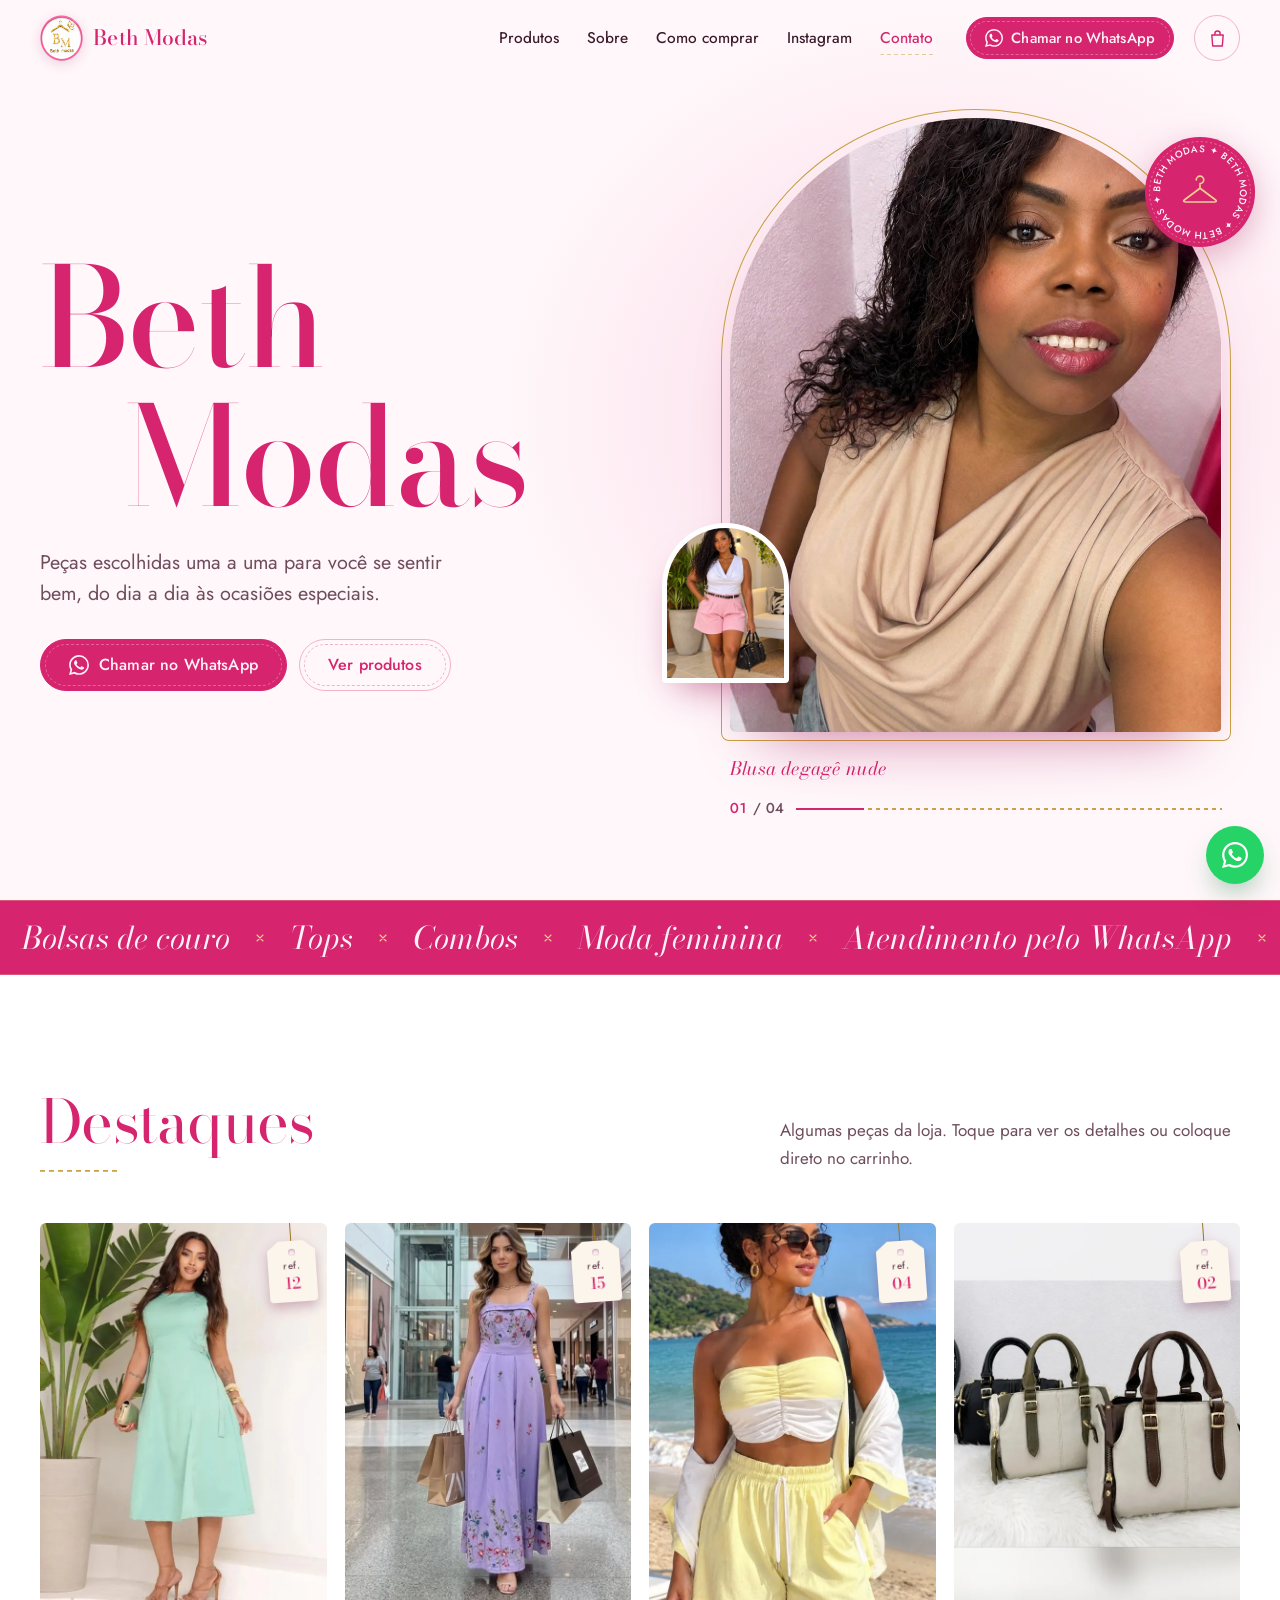
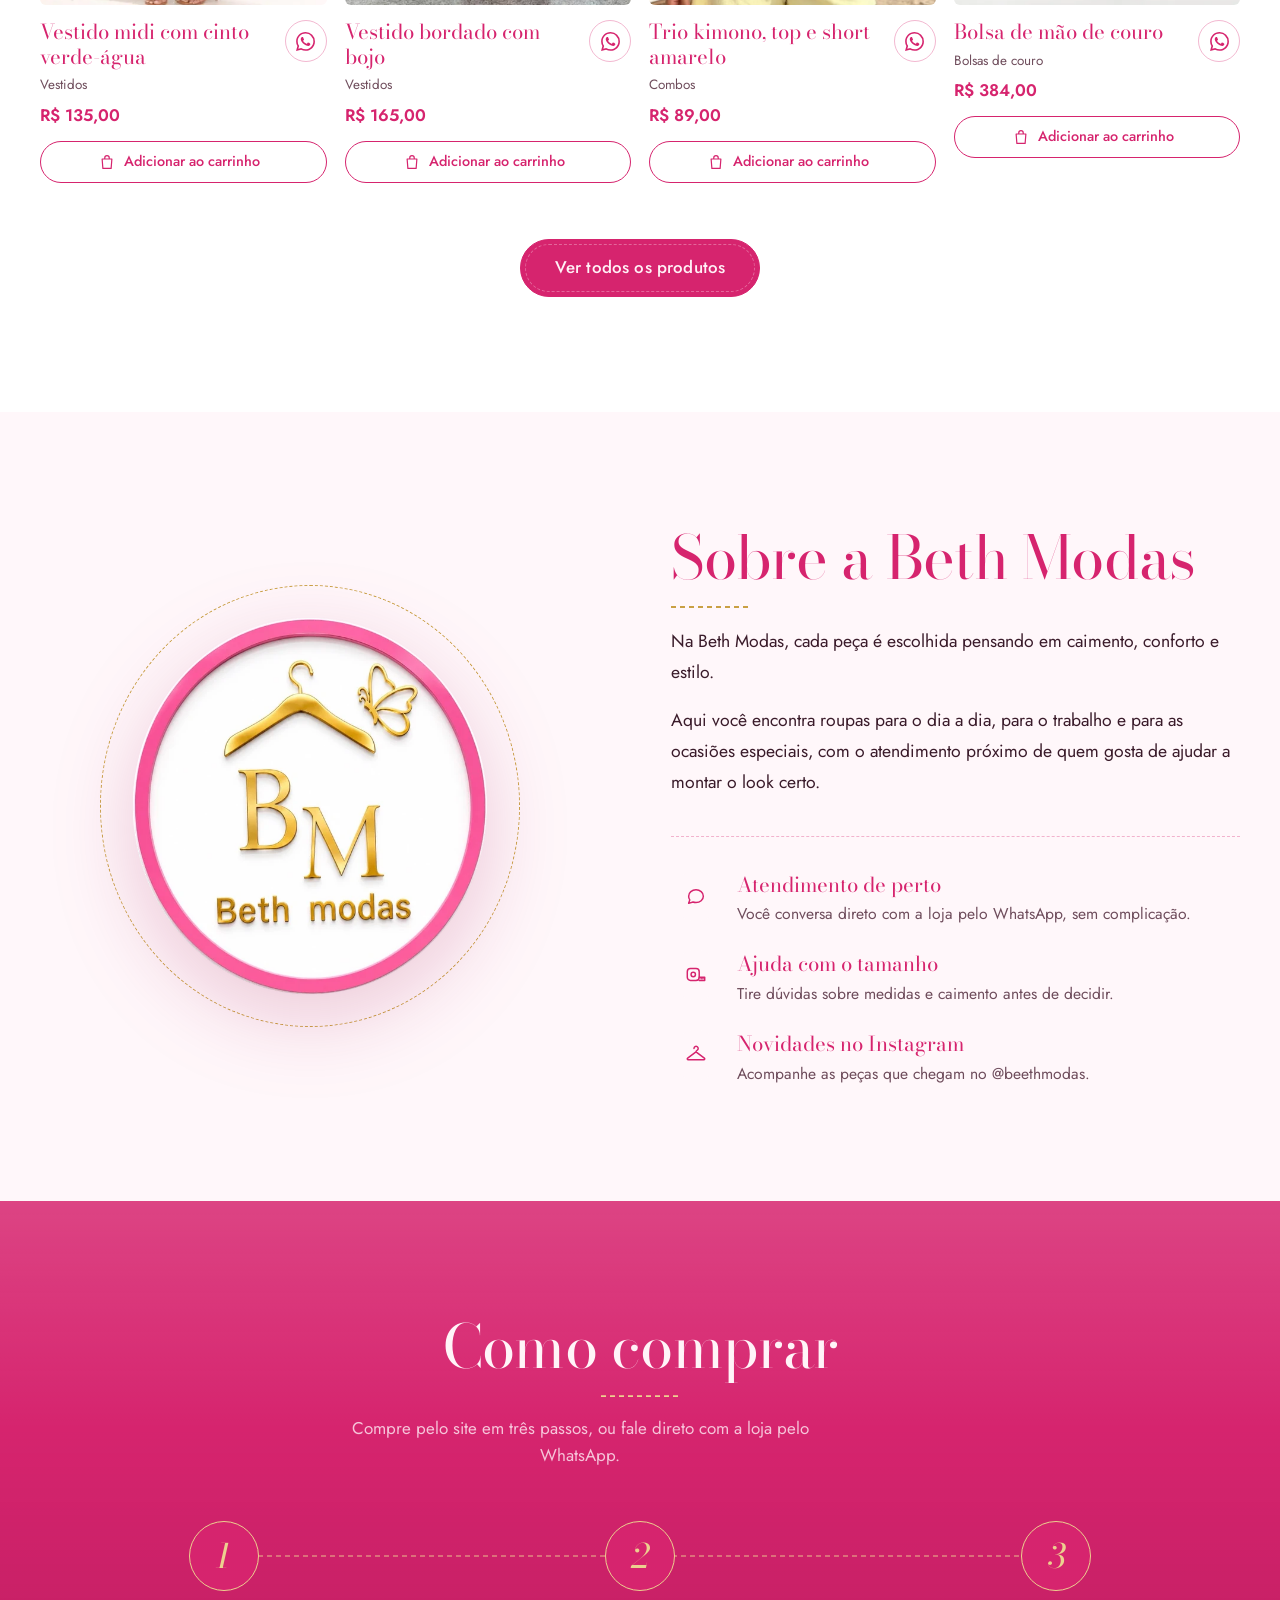
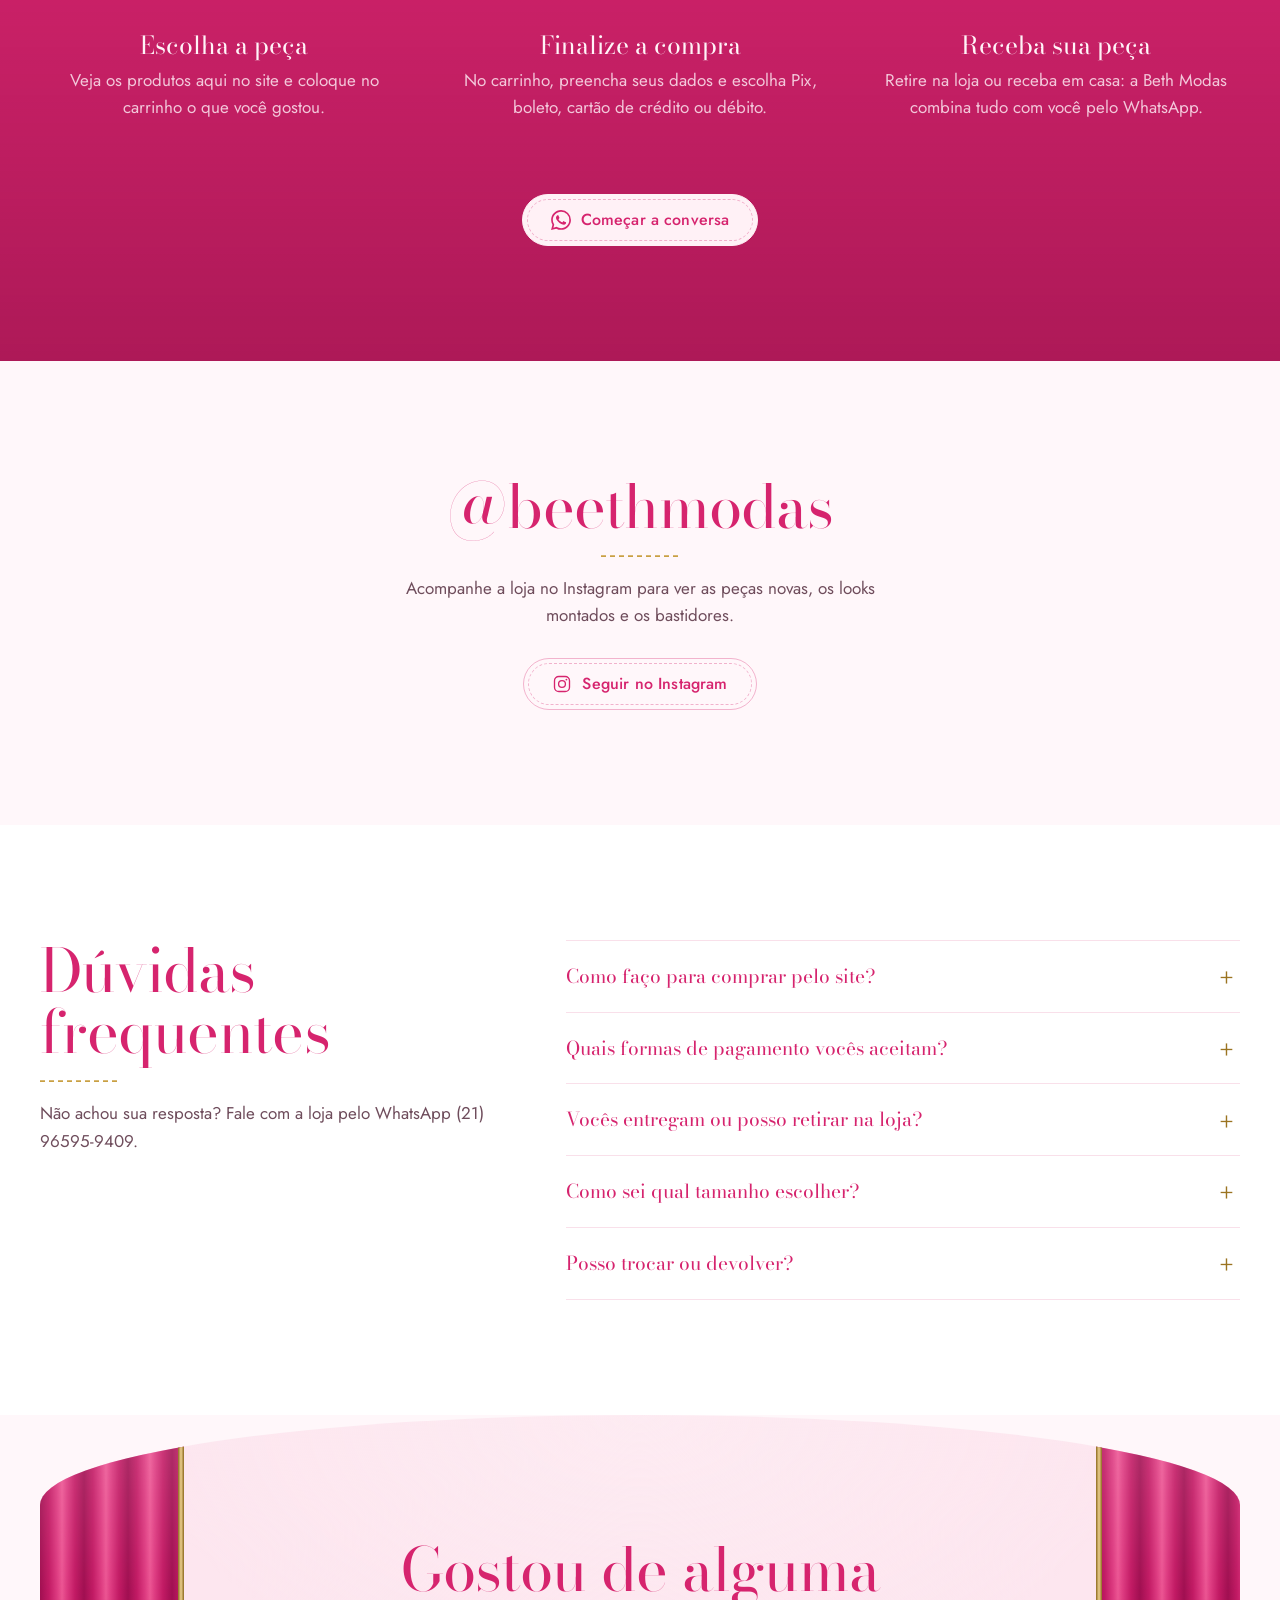
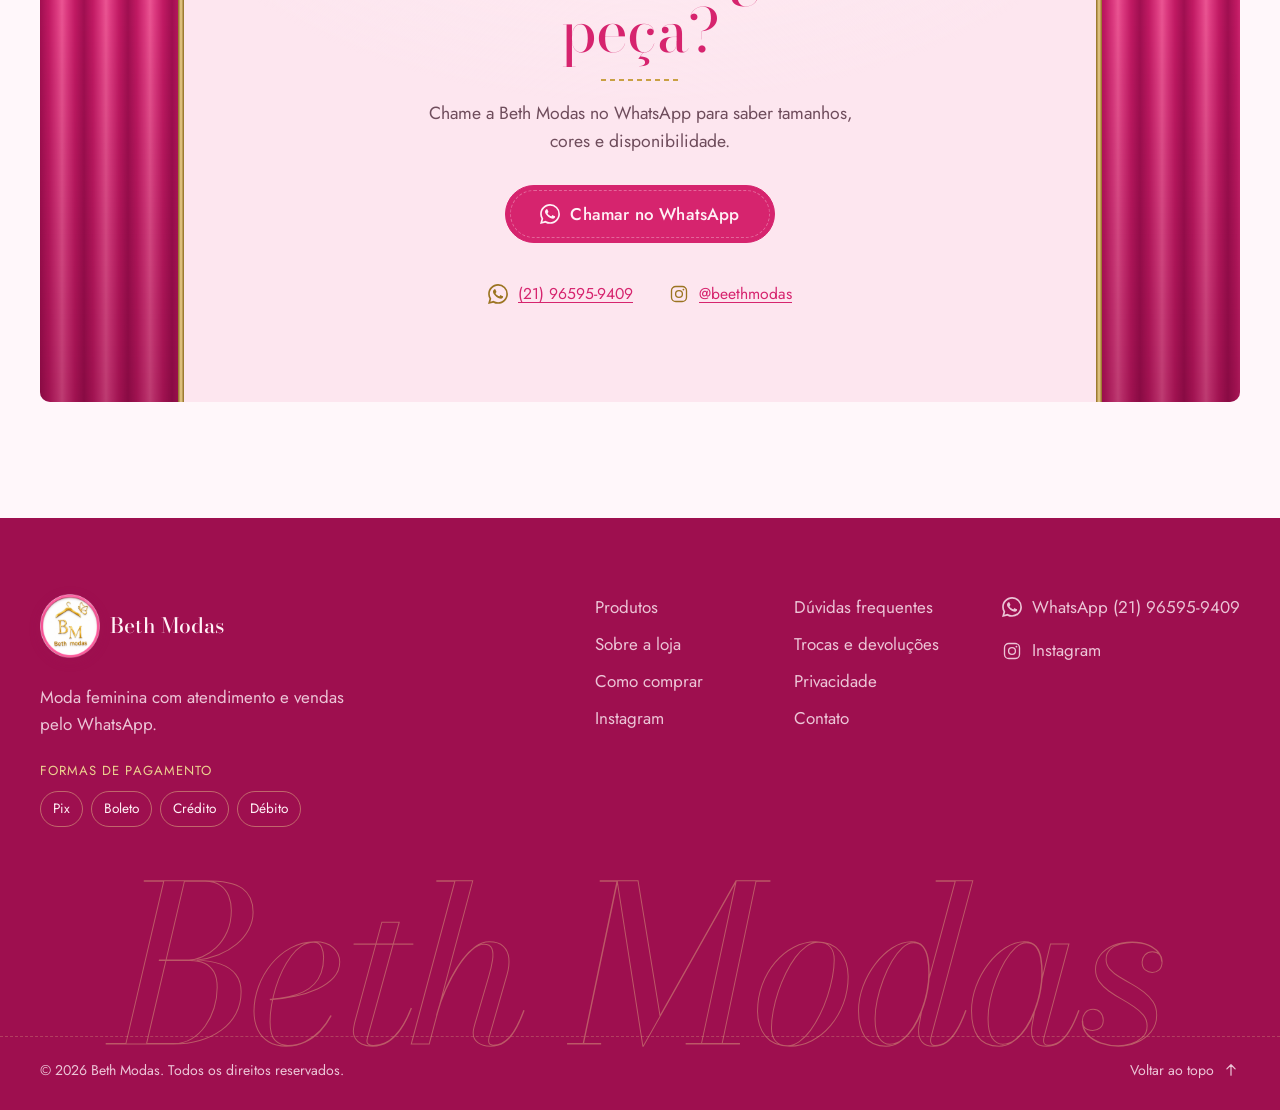
==== commit 61970c9f: "Adiciona 20 melhorias de vendas, confiança, busca no Google e velocidade Vendas - Seção "Destaques" " ====
--- a/index.html
+++ b/index.html
@@ -5,7 +5,6 @@
 <meta name="viewport" content="width=device-width, initial-scale=1, viewport-fit=cover">
 <title>Beth Modas | Loja de roupas</title>
 <meta name="description" content="Beth Modas: vestidos, blusas, saias, calças e conjuntos. Atendimento e vendas pelo WhatsApp (21) 96595-9409.">
-<meta name="robots" content="noindex">
 <meta name="theme-color" content="#d6246e">
 <link rel="canonical" href="https://bosco-2009.github.io/beth-modas/">
 <meta property="og:type" content="website">
@@ -19,10 +18,12 @@
 <meta name="twitter:card" content="summary_large_image">
 <link rel="icon" href="assets/img/favicon.png" type="image/png">
 <link rel="apple-touch-icon" href="assets/img/apple-touch-icon.png">
+<link rel="manifest" href="manifest.webmanifest">
+<meta name="apple-mobile-web-app-title" content="Beth Modas">
 <link rel="preload" href="assets/fonts/bodoni-moda.woff2" as="font" type="font/woff2" crossorigin>
 <link rel="preload" href="assets/fonts/jost.woff2" as="font" type="font/woff2" crossorigin>
 <link rel="preload" href="assets/img/fotos/carrossel-1.jpg?v=1792799157" as="image" fetchpriority="high">
-<link rel="stylesheet" href="assets/css/estilo.css?v=1792861601">
+<link rel="stylesheet" href="assets/css/estilo.css?v=1792865937">
 <script>
   (function (d) {
     d.classList.add('js');
@@ -33,7 +34,7 @@
     }
   })(document.documentElement);
 </script>
-<script type="application/ld+json">{"@context":"https://schema.org","@type":"ClothingStore","name":"Beth Modas","description":"Beth Modas: vestidos, blusas, saias, calças e conjuntos. Atendimento e vendas pelo WhatsApp (21) 96595-9409.","image":"https://bosco-2009.github.io/beth-modas/assets/img/compartilhar.jpg","sameAs":["https://www.instagram.com/beethmodas/"],"url":"https://bosco-2009.github.io/beth-modas/"}</script>
+<script type="application/ld+json">{"@context": "https://schema.org", "@type": "ClothingStore", "name": "Beth Modas", "description": "Moda feminina: vestidos, blusas, tops, calças, combos e bolsas de couro. Compre pelo site ou pelo WhatsApp (21) 96595-9409.", "url": "https://bosco-2009.github.io/beth-modas/", "logo": "https://bosco-2009.github.io/beth-modas/assets/img/logo-grande.webp", "image": "https://bosco-2009.github.io/beth-modas/assets/img/compartilhar.jpg", "telephone": "+55 21 96595-9409", "paymentAccepted": "Pix, boleto, cartão de crédito, cartão de débito", "currenciesAccepted": "BRL", "sameAs": ["https://www.instagram.com/beethmodas/"]}</script>
 </head>
 <body>
 <a class="pular" href="#conteudo">Pular para o conteúdo</a>
@@ -165,13 +166,13 @@
   <div class="faixa__trilho">
         <ul class="faixa__grupo">
             <li class="faixa__item">
-        <a class="faixa__link" href="produtos.html">Bolsas de couro</a>
-        <svg class="faixa__ponto" viewBox="0 0 24 24" width="24" height="24" aria-hidden="true" focusable="false"><path fill="none" stroke="currentColor" stroke-width="1.6" stroke-linecap="round" stroke-linejoin="round" d="M7.5 7.5l9 9M16.5 7.5l-9 9"/></svg>      </li>
-            <li class="faixa__item">
-        <a class="faixa__link" href="produtos.html">Tops</a>
-        <svg class="faixa__ponto" viewBox="0 0 24 24" width="24" height="24" aria-hidden="true" focusable="false"><path fill="none" stroke="currentColor" stroke-width="1.6" stroke-linecap="round" stroke-linejoin="round" d="M7.5 7.5l9 9M16.5 7.5l-9 9"/></svg>      </li>
-            <li class="faixa__item">
-        <a class="faixa__link" href="produtos.html">Combos</a>
+        <a class="faixa__link" href="produtos.html?categoria=bolsas">Bolsas de couro</a>
+        <svg class="faixa__ponto" viewBox="0 0 24 24" width="24" height="24" aria-hidden="true" focusable="false"><path fill="none" stroke="currentColor" stroke-width="1.6" stroke-linecap="round" stroke-linejoin="round" d="M7.5 7.5l9 9M16.5 7.5l-9 9"/></svg>      </li>
+            <li class="faixa__item">
+        <a class="faixa__link" href="produtos.html?categoria=tops">Tops</a>
+        <svg class="faixa__ponto" viewBox="0 0 24 24" width="24" height="24" aria-hidden="true" focusable="false"><path fill="none" stroke="currentColor" stroke-width="1.6" stroke-linecap="round" stroke-linejoin="round" d="M7.5 7.5l9 9M16.5 7.5l-9 9"/></svg>      </li>
+            <li class="faixa__item">
+        <a class="faixa__link" href="produtos.html?categoria=combos">Combos</a>
         <svg class="faixa__ponto" viewBox="0 0 24 24" width="24" height="24" aria-hidden="true" focusable="false"><path fill="none" stroke="currentColor" stroke-width="1.6" stroke-linecap="round" stroke-linejoin="round" d="M7.5 7.5l9 9M16.5 7.5l-9 9"/></svg>      </li>
             <li class="faixa__item">
         <a class="faixa__link" href="produtos.html">Moda feminina</a>
@@ -183,13 +184,13 @@
         <a class="faixa__link" href="https://www.instagram.com/beethmodas/" target="_blank" rel="noopener">@beethmodas no Instagram</a>
         <svg class="faixa__ponto" viewBox="0 0 24 24" width="24" height="24" aria-hidden="true" focusable="false"><path fill="none" stroke="currentColor" stroke-width="1.6" stroke-linecap="round" stroke-linejoin="round" d="M7.5 7.5l9 9M16.5 7.5l-9 9"/></svg>      </li>
             <li class="faixa__item">
-        <a class="faixa__link" href="produtos.html" tabindex="-1" aria-hidden="true">Bolsas de couro</a>
-        <svg class="faixa__ponto" viewBox="0 0 24 24" width="24" height="24" aria-hidden="true" focusable="false"><path fill="none" stroke="currentColor" stroke-width="1.6" stroke-linecap="round" stroke-linejoin="round" d="M7.5 7.5l9 9M16.5 7.5l-9 9"/></svg>      </li>
-            <li class="faixa__item">
-        <a class="faixa__link" href="produtos.html" tabindex="-1" aria-hidden="true">Tops</a>
-        <svg class="faixa__ponto" viewBox="0 0 24 24" width="24" height="24" aria-hidden="true" focusable="false"><path fill="none" stroke="currentColor" stroke-width="1.6" stroke-linecap="round" stroke-linejoin="round" d="M7.5 7.5l9 9M16.5 7.5l-9 9"/></svg>      </li>
-            <li class="faixa__item">
-        <a class="faixa__link" href="produtos.html" tabindex="-1" aria-hidden="true">Combos</a>
+        <a class="faixa__link" href="produtos.html?categoria=bolsas" tabindex="-1" aria-hidden="true">Bolsas de couro</a>
+        <svg class="faixa__ponto" viewBox="0 0 24 24" width="24" height="24" aria-hidden="true" focusable="false"><path fill="none" stroke="currentColor" stroke-width="1.6" stroke-linecap="round" stroke-linejoin="round" d="M7.5 7.5l9 9M16.5 7.5l-9 9"/></svg>      </li>
+            <li class="faixa__item">
+        <a class="faixa__link" href="produtos.html?categoria=tops" tabindex="-1" aria-hidden="true">Tops</a>
+        <svg class="faixa__ponto" viewBox="0 0 24 24" width="24" height="24" aria-hidden="true" focusable="false"><path fill="none" stroke="currentColor" stroke-width="1.6" stroke-linecap="round" stroke-linejoin="round" d="M7.5 7.5l9 9M16.5 7.5l-9 9"/></svg>      </li>
+            <li class="faixa__item">
+        <a class="faixa__link" href="produtos.html?categoria=combos" tabindex="-1" aria-hidden="true">Combos</a>
         <svg class="faixa__ponto" viewBox="0 0 24 24" width="24" height="24" aria-hidden="true" focusable="false"><path fill="none" stroke="currentColor" stroke-width="1.6" stroke-linecap="round" stroke-linejoin="round" d="M7.5 7.5l9 9M16.5 7.5l-9 9"/></svg>      </li>
             <li class="faixa__item">
         <a class="faixa__link" href="produtos.html" tabindex="-1" aria-hidden="true">Moda feminina</a>
@@ -203,13 +204,13 @@
           </ul>
         <ul class="faixa__grupo" aria-hidden="true">
             <li class="faixa__item">
-        <a class="faixa__link" href="produtos.html" tabindex="-1" aria-hidden="true">Bolsas de couro</a>
-        <svg class="faixa__ponto" viewBox="0 0 24 24" width="24" height="24" aria-hidden="true" focusable="false"><path fill="none" stroke="currentColor" stroke-width="1.6" stroke-linecap="round" stroke-linejoin="round" d="M7.5 7.5l9 9M16.5 7.5l-9 9"/></svg>      </li>
-            <li class="faixa__item">
-        <a class="faixa__link" href="produtos.html" tabindex="-1" aria-hidden="true">Tops</a>
-        <svg class="faixa__ponto" viewBox="0 0 24 24" width="24" height="24" aria-hidden="true" focusable="false"><path fill="none" stroke="currentColor" stroke-width="1.6" stroke-linecap="round" stroke-linejoin="round" d="M7.5 7.5l9 9M16.5 7.5l-9 9"/></svg>      </li>
-            <li class="faixa__item">
-        <a class="faixa__link" href="produtos.html" tabindex="-1" aria-hidden="true">Combos</a>
+        <a class="faixa__link" href="produtos.html?categoria=bolsas" tabindex="-1" aria-hidden="true">Bolsas de couro</a>
+        <svg class="faixa__ponto" viewBox="0 0 24 24" width="24" height="24" aria-hidden="true" focusable="false"><path fill="none" stroke="currentColor" stroke-width="1.6" stroke-linecap="round" stroke-linejoin="round" d="M7.5 7.5l9 9M16.5 7.5l-9 9"/></svg>      </li>
+            <li class="faixa__item">
+        <a class="faixa__link" href="produtos.html?categoria=tops" tabindex="-1" aria-hidden="true">Tops</a>
+        <svg class="faixa__ponto" viewBox="0 0 24 24" width="24" height="24" aria-hidden="true" focusable="false"><path fill="none" stroke="currentColor" stroke-width="1.6" stroke-linecap="round" stroke-linejoin="round" d="M7.5 7.5l9 9M16.5 7.5l-9 9"/></svg>      </li>
+            <li class="faixa__item">
+        <a class="faixa__link" href="produtos.html?categoria=combos" tabindex="-1" aria-hidden="true">Combos</a>
         <svg class="faixa__ponto" viewBox="0 0 24 24" width="24" height="24" aria-hidden="true" focusable="false"><path fill="none" stroke="currentColor" stroke-width="1.6" stroke-linecap="round" stroke-linejoin="round" d="M7.5 7.5l9 9M16.5 7.5l-9 9"/></svg>      </li>
             <li class="faixa__item">
         <a class="faixa__link" href="produtos.html" tabindex="-1" aria-hidden="true">Moda feminina</a>
@@ -221,13 +222,13 @@
         <a class="faixa__link" href="https://www.instagram.com/beethmodas/" target="_blank" rel="noopener" tabindex="-1" aria-hidden="true">@beethmodas no Instagram</a>
         <svg class="faixa__ponto" viewBox="0 0 24 24" width="24" height="24" aria-hidden="true" focusable="false"><path fill="none" stroke="currentColor" stroke-width="1.6" stroke-linecap="round" stroke-linejoin="round" d="M7.5 7.5l9 9M16.5 7.5l-9 9"/></svg>      </li>
             <li class="faixa__item">
-        <a class="faixa__link" href="produtos.html" tabindex="-1" aria-hidden="true">Bolsas de couro</a>
-        <svg class="faixa__ponto" viewBox="0 0 24 24" width="24" height="24" aria-hidden="true" focusable="false"><path fill="none" stroke="currentColor" stroke-width="1.6" stroke-linecap="round" stroke-linejoin="round" d="M7.5 7.5l9 9M16.5 7.5l-9 9"/></svg>      </li>
-            <li class="faixa__item">
-        <a class="faixa__link" href="produtos.html" tabindex="-1" aria-hidden="true">Tops</a>
-        <svg class="faixa__ponto" viewBox="0 0 24 24" width="24" height="24" aria-hidden="true" focusable="false"><path fill="none" stroke="currentColor" stroke-width="1.6" stroke-linecap="round" stroke-linejoin="round" d="M7.5 7.5l9 9M16.5 7.5l-9 9"/></svg>      </li>
-            <li class="faixa__item">
-        <a class="faixa__link" href="produtos.html" tabindex="-1" aria-hidden="true">Combos</a>
+        <a class="faixa__link" href="produtos.html?categoria=bolsas" tabindex="-1" aria-hidden="true">Bolsas de couro</a>
+        <svg class="faixa__ponto" viewBox="0 0 24 24" width="24" height="24" aria-hidden="true" focusable="false"><path fill="none" stroke="currentColor" stroke-width="1.6" stroke-linecap="round" stroke-linejoin="round" d="M7.5 7.5l9 9M16.5 7.5l-9 9"/></svg>      </li>
+            <li class="faixa__item">
+        <a class="faixa__link" href="produtos.html?categoria=tops" tabindex="-1" aria-hidden="true">Tops</a>
+        <svg class="faixa__ponto" viewBox="0 0 24 24" width="24" height="24" aria-hidden="true" focusable="false"><path fill="none" stroke="currentColor" stroke-width="1.6" stroke-linecap="round" stroke-linejoin="round" d="M7.5 7.5l9 9M16.5 7.5l-9 9"/></svg>      </li>
+            <li class="faixa__item">
+        <a class="faixa__link" href="produtos.html?categoria=combos" tabindex="-1" aria-hidden="true">Combos</a>
         <svg class="faixa__ponto" viewBox="0 0 24 24" width="24" height="24" aria-hidden="true" focusable="false"><path fill="none" stroke="currentColor" stroke-width="1.6" stroke-linecap="round" stroke-linejoin="round" d="M7.5 7.5l9 9M16.5 7.5l-9 9"/></svg>      </li>
             <li class="faixa__item">
         <a class="faixa__link" href="produtos.html" tabindex="-1" aria-hidden="true">Moda feminina</a>
@@ -241,7 +242,116 @@
           </ul>
       </div>
 </div>
-<section class="sobre secao secao--branca" id="sobre" aria-labelledby="sobre-titulo">
+<section class="destaques secao secao--branca" id="destaques" aria-labelledby="destaques-titulo">
+  <div class="container">
+    <div class="secao__cabeca secao__cabeca--linha">
+      <h2 class="secao__titulo" id="destaques-titulo">Destaques</h2>
+      <p class="secao__texto">Algumas peças da loja. Toque para ver os detalhes ou coloque direto no carrinho.</p>
+    </div>
+    <ul class="vitrine__grade destaques__grade">
+      <li class="peca" data-ref="BM-12" data-categoria="vestidos" data-preco="135.00" data-busca="vestido midi com cinto verde-agua vestidos" style="--i:0">
+        <a class="peca__foto" href="produtos.html#BM-12">
+          <span class="sr">Ver detalhes: </span>
+          <img src="assets/img/produtos/mini/vestido-midi-cinto-verde.webp" srcset="assets/img/produtos/mini/vestido-midi-cinto-verde.webp 600w, assets/img/produtos/vestido-midi-cinto-verde.jpg 900w" sizes="(min-width: 1100px) 290px, (min-width: 640px) 31vw, 46vw" alt="Vestido midi com cinto verde-água" width="900" height="1200" loading="lazy" decoding="async">
+          <span class="etiqueta" aria-hidden="true">
+            <span class="etiqueta__furo"></span>
+            <span class="etiqueta__rotulo">ref.</span><span class="etiqueta__valor">12</span>
+          </span>
+          <span class="peca__ver" aria-hidden="true"><svg class="icone" viewBox="0 0 24 24" width="24" height="24" aria-hidden="true" focusable="false"><g fill="none" stroke="currentColor" stroke-width="1.6" stroke-linecap="round" stroke-linejoin="round"><circle cx="10.5" cy="10.5" r="6"/><path d="m15 15 5 5M10.5 8v5M8 10.5h5"/></g></svg>Ver detalhes</span>
+        </a>
+        <div class="peca__info">
+          <div class="peca__textos">
+            <h3 class="peca__nome">Vestido midi com cinto verde-água</h3>
+            <p class="peca__categoria">Vestidos</p>
+            <p class="peca__preco">R$ 135,00</p>
+          </div>
+          <a class="peca__whats" href="https://wa.me/5521965959409?text=Ol%C3%A1%2C%20Beth%20Modas%21%20Vi%20no%20site%20o%20produto%20%2AVestido%20midi%20com%20cinto%20verde-%C3%A1gua%2A%20%28R%24%20135%2C00%2C%20ref.%20BM-12%29%20e%20queria%20saber%20mais." target="_blank" rel="noopener">
+            <svg class="icone" viewBox="0 0 24 24" width="24" height="24" aria-hidden="true" focusable="false"><path fill="currentColor" d="M17.47 14.38c-.3-.15-1.76-.87-2.03-.97-.27-.1-.47-.15-.67.15-.2.3-.77.97-.94 1.16-.17.2-.35.22-.64.08-.3-.15-1.26-.47-2.39-1.48-.88-.79-1.48-1.76-1.65-2.06-.17-.3-.02-.46.13-.6.13-.14.3-.35.45-.52.15-.17.2-.3.3-.5.1-.2.05-.37-.03-.52-.07-.15-.67-1.61-.92-2.21-.24-.58-.49-.5-.67-.51h-.57c-.2 0-.52.07-.79.37-.27.3-1.04 1.02-1.04 2.48s1.07 2.88 1.21 3.07c.15.2 2.1 3.2 5.08 4.49.71.31 1.26.49 1.7.63.71.23 1.36.2 1.87.12.57-.09 1.76-.72 2-1.41.25-.7.25-1.29.18-1.41-.08-.13-.28-.2-.57-.35m-5.42 7.4h-.01a9.87 9.87 0 0 1-5.03-1.38l-.36-.21-3.74.98 1-3.65-.24-.37a9.86 9.86 0 0 1-1.51-5.26c0-5.45 4.44-9.88 9.89-9.88 2.64 0 5.12 1.03 6.99 2.9a9.83 9.83 0 0 1 2.89 6.99c0 5.45-4.44 9.88-9.88 9.88m8.41-18.3A11.82 11.82 0 0 0 12.05 0C5.5 0 .16 5.34.16 11.89c0 2.1.55 4.14 1.59 5.95L.06 24l6.3-1.65a11.88 11.88 0 0 0 5.68 1.45h.01c6.55 0 11.89-5.34 11.89-11.89a11.82 11.82 0 0 0-3.48-8.41"/></svg><span class="sr">Pedir Vestido midi com cinto verde-água pelo WhatsApp</span>
+          </a>
+        </div>
+        <button type="button" class="peca__carrinho" data-carrinho-add data-ref="BM-12">
+          <svg class="icone" viewBox="0 0 24 24" width="24" height="24" aria-hidden="true" focusable="false"><path fill="none" stroke="currentColor" stroke-width="1.6" stroke-linecap="round" stroke-linejoin="round" d="M5.5 8h13l-1 12.5h-11L5.5 8ZM9 8V6.5a3 3 0 0 1 6 0V8"/></svg>Adicionar ao carrinho<span class="sr">: Vestido midi com cinto verde-água</span>
+        </button>
+      </li>
+      <li class="peca" data-ref="BM-15" data-categoria="vestidos" data-preco="165.00" data-busca="vestido bordado com bojo vestidos" style="--i:1">
+        <a class="peca__foto" href="produtos.html#BM-15">
+          <span class="sr">Ver detalhes: </span>
+          <img src="assets/img/produtos/mini/vestido-bordado-bojo.webp" srcset="assets/img/produtos/mini/vestido-bordado-bojo.webp 600w, assets/img/produtos/vestido-bordado-bojo.jpg 900w" sizes="(min-width: 1100px) 290px, (min-width: 640px) 31vw, 46vw" alt="Vestido bordado com bojo" width="900" height="1200" loading="lazy" decoding="async">
+          <span class="etiqueta" aria-hidden="true">
+            <span class="etiqueta__furo"></span>
+            <span class="etiqueta__rotulo">ref.</span><span class="etiqueta__valor">15</span>
+          </span>
+          <span class="peca__ver" aria-hidden="true"><svg class="icone" viewBox="0 0 24 24" width="24" height="24" aria-hidden="true" focusable="false"><g fill="none" stroke="currentColor" stroke-width="1.6" stroke-linecap="round" stroke-linejoin="round"><circle cx="10.5" cy="10.5" r="6"/><path d="m15 15 5 5M10.5 8v5M8 10.5h5"/></g></svg>Ver detalhes</span>
+        </a>
+        <div class="peca__info">
+          <div class="peca__textos">
+            <h3 class="peca__nome">Vestido bordado com bojo</h3>
+            <p class="peca__categoria">Vestidos</p>
+            <p class="peca__preco">R$ 165,00</p>
+          </div>
+          <a class="peca__whats" href="https://wa.me/5521965959409?text=Ol%C3%A1%2C%20Beth%20Modas%21%20Vi%20no%20site%20o%20produto%20%2AVestido%20bordado%20com%20bojo%2A%20%28R%24%20165%2C00%2C%20ref.%20BM-15%29%20e%20queria%20saber%20mais." target="_blank" rel="noopener">
+            <svg class="icone" viewBox="0 0 24 24" width="24" height="24" aria-hidden="true" focusable="false"><path fill="currentColor" d="M17.47 14.38c-.3-.15-1.76-.87-2.03-.97-.27-.1-.47-.15-.67.15-.2.3-.77.97-.94 1.16-.17.2-.35.22-.64.08-.3-.15-1.26-.47-2.39-1.48-.88-.79-1.48-1.76-1.65-2.06-.17-.3-.02-.46.13-.6.13-.14.3-.35.45-.52.15-.17.2-.3.3-.5.1-.2.05-.37-.03-.52-.07-.15-.67-1.61-.92-2.21-.24-.58-.49-.5-.67-.51h-.57c-.2 0-.52.07-.79.37-.27.3-1.04 1.02-1.04 2.48s1.07 2.88 1.21 3.07c.15.2 2.1 3.2 5.08 4.49.71.31 1.26.49 1.7.63.71.23 1.36.2 1.87.12.57-.09 1.76-.72 2-1.41.25-.7.25-1.29.18-1.41-.08-.13-.28-.2-.57-.35m-5.42 7.4h-.01a9.87 9.87 0 0 1-5.03-1.38l-.36-.21-3.74.98 1-3.65-.24-.37a9.86 9.86 0 0 1-1.51-5.26c0-5.45 4.44-9.88 9.89-9.88 2.64 0 5.12 1.03 6.99 2.9a9.83 9.83 0 0 1 2.89 6.99c0 5.45-4.44 9.88-9.88 9.88m8.41-18.3A11.82 11.82 0 0 0 12.05 0C5.5 0 .16 5.34.16 11.89c0 2.1.55 4.14 1.59 5.95L.06 24l6.3-1.65a11.88 11.88 0 0 0 5.68 1.45h.01c6.55 0 11.89-5.34 11.89-11.89a11.82 11.82 0 0 0-3.48-8.41"/></svg><span class="sr">Pedir Vestido bordado com bojo pelo WhatsApp</span>
+          </a>
+        </div>
+        <button type="button" class="peca__carrinho" data-carrinho-add data-ref="BM-15">
+          <svg class="icone" viewBox="0 0 24 24" width="24" height="24" aria-hidden="true" focusable="false"><path fill="none" stroke="currentColor" stroke-width="1.6" stroke-linecap="round" stroke-linejoin="round" d="M5.5 8h13l-1 12.5h-11L5.5 8ZM9 8V6.5a3 3 0 0 1 6 0V8"/></svg>Adicionar ao carrinho<span class="sr">: Vestido bordado com bojo</span>
+        </button>
+      </li>
+      <li class="peca" data-ref="BM-04" data-categoria="combos" data-preco="89.00" data-busca="trio kimono, top e short amarelo combos" style="--i:2">
+        <a class="peca__foto" href="produtos.html#BM-04">
+          <span class="sr">Ver detalhes: </span>
+          <img src="assets/img/produtos/mini/trio-kimono-amarelo.webp" srcset="assets/img/produtos/mini/trio-kimono-amarelo.webp 600w, assets/img/produtos/trio-kimono-amarelo.jpg 900w" sizes="(min-width: 1100px) 290px, (min-width: 640px) 31vw, 46vw" alt="Trio kimono, top e short amarelo" width="900" height="1200" loading="lazy" decoding="async">
+          <span class="etiqueta" aria-hidden="true">
+            <span class="etiqueta__furo"></span>
+            <span class="etiqueta__rotulo">ref.</span><span class="etiqueta__valor">04</span>
+          </span>
+          <span class="peca__ver" aria-hidden="true"><svg class="icone" viewBox="0 0 24 24" width="24" height="24" aria-hidden="true" focusable="false"><g fill="none" stroke="currentColor" stroke-width="1.6" stroke-linecap="round" stroke-linejoin="round"><circle cx="10.5" cy="10.5" r="6"/><path d="m15 15 5 5M10.5 8v5M8 10.5h5"/></g></svg>Ver detalhes</span>
+        </a>
+        <div class="peca__info">
+          <div class="peca__textos">
+            <h3 class="peca__nome">Trio kimono, top e short amarelo</h3>
+            <p class="peca__categoria">Combos</p>
+            <p class="peca__preco">R$ 89,00</p>
+          </div>
+          <a class="peca__whats" href="https://wa.me/5521965959409?text=Ol%C3%A1%2C%20Beth%20Modas%21%20Vi%20no%20site%20o%20produto%20%2ATrio%20kimono%2C%20top%20e%20short%20amarelo%2A%20%28R%24%2089%2C00%2C%20ref.%20BM-04%29%20e%20queria%20saber%20mais." target="_blank" rel="noopener">
+            <svg class="icone" viewBox="0 0 24 24" width="24" height="24" aria-hidden="true" focusable="false"><path fill="currentColor" d="M17.47 14.38c-.3-.15-1.76-.87-2.03-.97-.27-.1-.47-.15-.67.15-.2.3-.77.97-.94 1.16-.17.2-.35.22-.64.08-.3-.15-1.26-.47-2.39-1.48-.88-.79-1.48-1.76-1.65-2.06-.17-.3-.02-.46.13-.6.13-.14.3-.35.45-.52.15-.17.2-.3.3-.5.1-.2.05-.37-.03-.52-.07-.15-.67-1.61-.92-2.21-.24-.58-.49-.5-.67-.51h-.57c-.2 0-.52.07-.79.37-.27.3-1.04 1.02-1.04 2.48s1.07 2.88 1.21 3.07c.15.2 2.1 3.2 5.08 4.49.71.31 1.26.49 1.7.63.71.23 1.36.2 1.87.12.57-.09 1.76-.72 2-1.41.25-.7.25-1.29.18-1.41-.08-.13-.28-.2-.57-.35m-5.42 7.4h-.01a9.87 9.87 0 0 1-5.03-1.38l-.36-.21-3.74.98 1-3.65-.24-.37a9.86 9.86 0 0 1-1.51-5.26c0-5.45 4.44-9.88 9.89-9.88 2.64 0 5.12 1.03 6.99 2.9a9.83 9.83 0 0 1 2.89 6.99c0 5.45-4.44 9.88-9.88 9.88m8.41-18.3A11.82 11.82 0 0 0 12.05 0C5.5 0 .16 5.34.16 11.89c0 2.1.55 4.14 1.59 5.95L.06 24l6.3-1.65a11.88 11.88 0 0 0 5.68 1.45h.01c6.55 0 11.89-5.34 11.89-11.89a11.82 11.82 0 0 0-3.48-8.41"/></svg><span class="sr">Pedir Trio kimono, top e short amarelo pelo WhatsApp</span>
+          </a>
+        </div>
+        <button type="button" class="peca__carrinho" data-carrinho-add data-ref="BM-04">
+          <svg class="icone" viewBox="0 0 24 24" width="24" height="24" aria-hidden="true" focusable="false"><path fill="none" stroke="currentColor" stroke-width="1.6" stroke-linecap="round" stroke-linejoin="round" d="M5.5 8h13l-1 12.5h-11L5.5 8ZM9 8V6.5a3 3 0 0 1 6 0V8"/></svg>Adicionar ao carrinho<span class="sr">: Trio kimono, top e short amarelo</span>
+        </button>
+      </li>
+      <li class="peca" data-ref="BM-02" data-categoria="bolsas" data-preco="384.00" data-busca="bolsa de mao de couro bolsas de couro" style="--i:3">
+        <a class="peca__foto" href="produtos.html#BM-02">
+          <span class="sr">Ver detalhes: </span>
+          <img src="assets/img/produtos/mini/bolsa-mao-couro.webp" srcset="assets/img/produtos/mini/bolsa-mao-couro.webp 600w, assets/img/produtos/bolsa-mao-couro.jpg 900w" sizes="(min-width: 1100px) 290px, (min-width: 640px) 31vw, 46vw" alt="Bolsa de mão de couro" width="900" height="1200" loading="lazy" decoding="async">
+          <span class="etiqueta" aria-hidden="true">
+            <span class="etiqueta__furo"></span>
+            <span class="etiqueta__rotulo">ref.</span><span class="etiqueta__valor">02</span>
+          </span>
+          <span class="peca__ver" aria-hidden="true"><svg class="icone" viewBox="0 0 24 24" width="24" height="24" aria-hidden="true" focusable="false"><g fill="none" stroke="currentColor" stroke-width="1.6" stroke-linecap="round" stroke-linejoin="round"><circle cx="10.5" cy="10.5" r="6"/><path d="m15 15 5 5M10.5 8v5M8 10.5h5"/></g></svg>Ver detalhes</span>
+        </a>
+        <div class="peca__info">
+          <div class="peca__textos">
+            <h3 class="peca__nome">Bolsa de mão de couro</h3>
+            <p class="peca__categoria">Bolsas de couro</p>
+            <p class="peca__preco">R$ 384,00</p>
+          </div>
+          <a class="peca__whats" href="https://wa.me/5521965959409?text=Ol%C3%A1%2C%20Beth%20Modas%21%20Vi%20no%20site%20o%20produto%20%2ABolsa%20de%20m%C3%A3o%20de%20couro%2A%20%28R%24%20384%2C00%2C%20ref.%20BM-02%29%20e%20queria%20saber%20mais." target="_blank" rel="noopener">
+            <svg class="icone" viewBox="0 0 24 24" width="24" height="24" aria-hidden="true" focusable="false"><path fill="currentColor" d="M17.47 14.38c-.3-.15-1.76-.87-2.03-.97-.27-.1-.47-.15-.67.15-.2.3-.77.97-.94 1.16-.17.2-.35.22-.64.08-.3-.15-1.26-.47-2.39-1.48-.88-.79-1.48-1.76-1.65-2.06-.17-.3-.02-.46.13-.6.13-.14.3-.35.45-.52.15-.17.2-.3.3-.5.1-.2.05-.37-.03-.52-.07-.15-.67-1.61-.92-2.21-.24-.58-.49-.5-.67-.51h-.57c-.2 0-.52.07-.79.37-.27.3-1.04 1.02-1.04 2.48s1.07 2.88 1.21 3.07c.15.2 2.1 3.2 5.08 4.49.71.31 1.26.49 1.7.63.71.23 1.36.2 1.87.12.57-.09 1.76-.72 2-1.41.25-.7.25-1.29.18-1.41-.08-.13-.28-.2-.57-.35m-5.42 7.4h-.01a9.87 9.87 0 0 1-5.03-1.38l-.36-.21-3.74.98 1-3.65-.24-.37a9.86 9.86 0 0 1-1.51-5.26c0-5.45 4.44-9.88 9.89-9.88 2.64 0 5.12 1.03 6.99 2.9a9.83 9.83 0 0 1 2.89 6.99c0 5.45-4.44 9.88-9.88 9.88m8.41-18.3A11.82 11.82 0 0 0 12.05 0C5.5 0 .16 5.34.16 11.89c0 2.1.55 4.14 1.59 5.95L.06 24l6.3-1.65a11.88 11.88 0 0 0 5.68 1.45h.01c6.55 0 11.89-5.34 11.89-11.89a11.82 11.82 0 0 0-3.48-8.41"/></svg><span class="sr">Pedir Bolsa de mão de couro pelo WhatsApp</span>
+          </a>
+        </div>
+        <button type="button" class="peca__carrinho" data-carrinho-add data-ref="BM-02">
+          <svg class="icone" viewBox="0 0 24 24" width="24" height="24" aria-hidden="true" focusable="false"><path fill="none" stroke="currentColor" stroke-width="1.6" stroke-linecap="round" stroke-linejoin="round" d="M5.5 8h13l-1 12.5h-11L5.5 8ZM9 8V6.5a3 3 0 0 1 6 0V8"/></svg>Adicionar ao carrinho<span class="sr">: Bolsa de mão de couro</span>
+        </button>
+      </li>
+    </ul>
+    <div class="destaques__acao">
+      <a class="botao botao--grande" href="produtos.html">Ver todos os produtos</a>
+    </div>
+  </div>
+</section>
+<section class="sobre secao" id="sobre" aria-labelledby="sobre-titulo">
   <div class="container sobre__grade">
 
     <div class="sobre__marca">
@@ -325,6 +435,36 @@
     </div>
   </div>
 </section>
+<section class="duvidas secao secao--branca" id="duvidas" aria-labelledby="duvidas-titulo">
+  <div class="container duvidas__grade">
+    <div class="secao__cabeca">
+      <h2 class="secao__titulo" id="duvidas-titulo">Dúvidas frequentes</h2>
+      <p class="secao__texto">Não achou sua resposta? Fale com a loja pelo WhatsApp (21) 96595-9409.</p>
+    </div>
+    <div class="duvidas__lista">
+      <details class="duvida">
+        <summary class="duvida__pergunta">Como faço para comprar pelo site?</summary>
+        <p class="duvida__resposta">Na página de <a href="produtos.html">produtos</a>, toque em <strong>Adicionar ao carrinho</strong>. Depois abra o carrinho, toque em <strong>Finalizar compra</strong>, preencha seus dados e escolha a forma de pagamento.</p>
+      </details>
+      <details class="duvida">
+        <summary class="duvida__pergunta">Quais formas de pagamento vocês aceitam?</summary>
+        <p class="duvida__resposta">Pix, boleto, cartão de crédito e cartão de débito. Você escolhe a forma na finalização da compra.</p>
+      </details>
+      <details class="duvida">
+        <summary class="duvida__pergunta">Vocês entregam ou posso retirar na loja?</summary>
+        <p class="duvida__resposta">Os dois. Na finalização, escolha <strong>Retirar na loja</strong> ou <strong>Receber em casa</strong>. A loja combina o dia, o horário e o valor do frete com você pelo WhatsApp.</p>
+      </details>
+      <details class="duvida">
+        <summary class="duvida__pergunta">Como sei qual tamanho escolher?</summary>
+        <p class="duvida__resposta">Nas peças com tamanho, os tamanhos disponíveis aparecem ao tocar na foto. Se ficar em dúvida, chame a loja no <a href="https://wa.me/5521965959409" target="_blank" rel="noopener">WhatsApp</a> antes de comprar.</p>
+      </details>
+      <details class="duvida">
+        <summary class="duvida__pergunta">Posso trocar ou devolver?</summary>
+        <p class="duvida__resposta">Sim. Veja como funciona na página de <a href="trocas.html">trocas e devoluções</a>.</p>
+      </details>
+    </div>
+  </div>
+</section>
 <section class="contato secao" id="contato" aria-labelledby="contato-titulo">
   <div class="container">
     <div class="contato__palco" data-revelar>
@@ -354,6 +494,10 @@
     <div class="rodape__marca">
       <a class="marca" href="#inicio" aria-label="Beth Modas, voltar ao início"><img class="marca__imagem" src="assets/img/logo.png" alt="" width="339" height="360"><span class="marca__nome">Beth Modas</span></a>
       <p class="rodape__texto">Moda feminina com atendimento e vendas pelo WhatsApp.</p>
+      <p class="rodape__rotulo">Formas de pagamento</p>
+      <ul class="rodape__pagamentos" aria-label="Formas de pagamento">
+        <li>Pix</li><li>Boleto</li><li>Crédito</li><li>Débito</li>
+      </ul>
     </div>
 
     <nav class="rodape__nav" aria-label="Rodapé">
@@ -362,6 +506,9 @@
         <li><a href="#sobre">Sobre a loja</a></li>
         <li><a href="#como-comprar">Como comprar</a></li>
         <li><a href="#instagram">Instagram</a></li>
+        <li><a href="#duvidas">Dúvidas frequentes</a></li>
+        <li><a href="trocas.html">Trocas e devoluções</a></li>
+        <li><a href="privacidade.html">Privacidade</a></li>
         <li><a href="#contato">Contato</a></li>
       </ul>
     </nav>
@@ -384,7 +531,7 @@
   <svg class="icone" viewBox="0 0 24 24" width="24" height="24" aria-hidden="true" focusable="false"><path fill="currentColor" d="M17.47 14.38c-.3-.15-1.76-.87-2.03-.97-.27-.1-.47-.15-.67.15-.2.3-.77.97-.94 1.16-.17.2-.35.22-.64.08-.3-.15-1.26-.47-2.39-1.48-.88-.79-1.48-1.76-1.65-2.06-.17-.3-.02-.46.13-.6.13-.14.3-.35.45-.52.15-.17.2-.3.3-.5.1-.2.05-.37-.03-.52-.07-.15-.67-1.61-.92-2.21-.24-.58-.49-.5-.67-.51h-.57c-.2 0-.52.07-.79.37-.27.3-1.04 1.02-1.04 2.48s1.07 2.88 1.21 3.07c.15.2 2.1 3.2 5.08 4.49.71.31 1.26.49 1.7.63.71.23 1.36.2 1.87.12.57-.09 1.76-.72 2-1.41.25-.7.25-1.29.18-1.41-.08-.13-.28-.2-.57-.35m-5.42 7.4h-.01a9.87 9.87 0 0 1-5.03-1.38l-.36-.21-3.74.98 1-3.65-.24-.37a9.86 9.86 0 0 1-1.51-5.26c0-5.45 4.44-9.88 9.89-9.88 2.64 0 5.12 1.03 6.99 2.9a9.83 9.83 0 0 1 2.89 6.99c0 5.45-4.44 9.88-9.88 9.88m8.41-18.3A11.82 11.82 0 0 0 12.05 0C5.5 0 .16 5.34.16 11.89c0 2.1.55 4.14 1.59 5.95L.06 24l6.3-1.65a11.88 11.88 0 0 0 5.68 1.45h.01c6.55 0 11.89-5.34 11.89-11.89a11.82 11.82 0 0 0-3.48-8.41"/></svg><span class="whats-flutuante__texto">Fale com a gente</span>
 </a>
 
-<script src="assets/js/site.js?v=1792861601" defer></script>
-<script src="assets/js/loja.js?v=1792861601" defer></script>
+<script src="assets/js/site.js?v=1792865937" defer></script>
+<script src="assets/js/loja.js?v=1792865937" defer></script>
 </body>
 </html>
--- a/assets/css/estilo.css
+++ b/assets/css/estilo.css
@@ -846,117 +846,6 @@
 .secao--pink .secao__texto { color: rgba(255, 241, 247, .78); }
 
 /* ==========================================================================
-   Categorias: arara de cabides
-   ========================================================================== */
-.arara { padding-bottom: clamp(56px, 7vw, 100px); }
-.arara__trilho {
-  overflow-x: auto;
-  scroll-snap-type: x mandatory;
-  scroll-padding-inline: var(--gutter);
-  scrollbar-width: none;
-  padding-bottom: 26px;
-}
-.arara__trilho::-webkit-scrollbar { display: none; }
-.arara__lista {
-  position: relative;
-  display: flex;
-  gap: clamp(18px, 3vw, 44px);
-  width: max-content;
-  margin: 0 auto;
-  padding: 6px var(--gutter) 0;
-  list-style: none;
-}
-/* a barra da arara */
-.arara__lista::before {
-  content: "";
-  position: absolute;
-  top: 16px;
-  left: calc(var(--gutter) - 22px);
-  right: calc(var(--gutter) - 22px);
-  height: 7px;
-  border-radius: 4px;
-  background: linear-gradient(180deg, #f5e2ad, #c9a043 45%, #8d6a1f);
-  box-shadow: 0 7px 12px -5px rgba(158, 15, 79, .35);
-}
-.arara__item {
-  flex: none;
-  width: min(62vw, 258px);
-  scroll-snap-align: start;
-  transform-origin: 50% 14px;
-}
-.arara__peca {
-  position: relative;
-  display: block;
-  color: var(--pink);
-  text-decoration: none;
-  transform-origin: 50% 14px;
-  border-radius: 8px;
-}
-.arara__cabide {
-  position: relative;
-  z-index: 2;
-  width: 64%;
-  margin: 0 auto -9px;
-  overflow: visible;
-  fill: none;
-  stroke: var(--ouro-escuro);
-  stroke-width: 2.6;
-  stroke-linecap: round;
-  stroke-linejoin: round;
-}
-.arara__foto {
-  display: block;
-  aspect-ratio: 4 / 5;
-  overflow: hidden;
-  border-radius: 50% 50% 6px 6px / 40% 40% 6px 6px;
-  background: var(--papel-2);
-  box-shadow: 0 26px 44px -28px rgba(158, 15, 79, .6);
-}
-.arara__foto img { width: 100%; height: 100%; object-fit: cover; transition: transform 1.2s var(--ease); }
-.arara__nome {
-  display: block;
-  margin-top: 18px;
-  font-family: var(--fonte-titulo);
-  font-size: 1.6rem;
-  line-height: 1.1;
-  text-align: center;
-}
-.arara__qtd {
-  display: block;
-  margin-top: 4px;
-  font-size: .9rem;
-  text-align: center;
-  color: var(--texto-suave);
-}
-@media (hover: hover) {
-  .arara__peca:hover { animation: balancar 1.7s ease-in-out; }
-  .arara__peca:hover .arara__foto img { transform: scale(1.05); }
-}
-
-/* chegada: a peça desliza pela barra e balança até parar */
-.arara__lista.aguardando .arara__item { opacity: 0; }
-.arara__lista.is-visivel .arara__item {
-  animation: chegar-na-arara 1.7s var(--ease) both;
-  animation-delay: calc(var(--i) * 140ms);
-}
-@keyframes chegar-na-arara {
-  0% { opacity: 0; transform: translateX(110px) rotate(0); }
-  32% { opacity: 1; transform: translateX(0) rotate(7deg); }
-  52% { transform: rotate(-4.5deg); }
-  70% { transform: rotate(2.4deg); }
-  85% { transform: rotate(-1deg); }
-  100% { opacity: 1; transform: none; }
-}
-@keyframes balancar {
-  0% { transform: rotate(0); }
-  16% { transform: rotate(3.4deg); }
-  38% { transform: rotate(-2.5deg); }
-  58% { transform: rotate(1.4deg); }
-  78% { transform: rotate(-.6deg); }
-  100% { transform: rotate(0); }
-}
-
-/* ==========================================================================
    Vitrine
    ========================================================================== */
 .filtros {
@@ -1227,142 +1116,12 @@
 .vitrine__vazio { padding: 40px 0; text-align: center; color: var(--texto-suave); }
 
 /* ==========================================================================
-   Ideias de look (mosaico)
-   ========================================================================== */
-.looks__mosaico {
-  display: grid;
-  grid-template-columns: repeat(2, minmax(0, 1fr));
-  grid-auto-rows: clamp(170px, 52vw, 300px);
-  gap: 10px;
-  margin: 0;
-  padding: 0;
-  list-style: none;
-}
-.looks__item:first-child { grid-row: span 2; }
-.looks__mosaico--2 .looks__item:first-child,
-.looks__mosaico--4 .looks__item:first-child { grid-row: auto; }
-.looks__foto {
-  position: relative;
-  display: block;
-  width: 100%;
-  height: 100%;
-  padding: 0;
-  overflow: hidden;
-  border: 0;
-  border-radius: 6px;
-  background: var(--papel-2);
-  cursor: zoom-in;
-}
-.looks__img {
-  display: block;
-  height: 100%;
-  transform: translate3d(0, var(--y, 0px), 0) scale(1.2);
-  will-change: transform;
-}
-.looks__img img { width: 100%; height: 100%; object-fit: cover; }
-.looks__foto::after {
-  content: "";
-  position: absolute;
-  inset: 0;
-  background: linear-gradient(180deg, transparent 55%, rgba(90, 10, 45, .55));
-  opacity: 0;
-  transition: opacity .45s;
-}
-.looks__legenda {
-  position: absolute;
-  left: 16px;
-  right: 16px;
-  bottom: 14px;
-  z-index: 1;
-  font-family: var(--fonte-titulo);
-  font-style: italic;
-  font-size: 1.08rem;
-  line-height: 1.25;
-  text-align: left;
-  color: #fff;
-  opacity: 0;
-  transform: translateY(8px);
-  transition: opacity .45s, transform .55s var(--ease);
-}
-@media (hover: hover) {
-  .looks__foto:hover::after,
-  .looks__foto:hover .looks__legenda { opacity: 1; transform: none; }
-}
-
-@media (min-width: 900px) {
-  .looks__mosaico {
-    grid-template-columns: 1.25fr .9fr 1fr .9fr;
-    grid-auto-rows: clamp(220px, 21vw, 300px);
-    gap: 18px;
-  }
-  .looks__mosaico--5 .looks__item:nth-child(1) { grid-row: span 2; }
-  .looks__mosaico--5 .looks__item:nth-child(2) { grid-column: 2; grid-row: 1; }
-  .looks__mosaico--5 .looks__item:nth-child(3) { grid-column: 3; grid-row: 1 / span 2; }
-  .looks__mosaico--5 .looks__item:nth-child(4) { grid-column: 2; grid-row: 2; }
-  .looks__mosaico--5 .looks__item:nth-child(5) { grid-column: 4; grid-row: 1 / span 2; transform: translateY(44px); }
-  .looks__mosaico--5 { padding-bottom: 44px; }
-}
-
-/* ==========================================================================
    Sobre
    ========================================================================== */
 .sobre__grade { display: grid; gap: 64px; align-items: center; }
 @media (min-width: 900px) {
   .sobre__grade { grid-template-columns: minmax(0, .95fr) minmax(0, 1fr); gap: clamp(56px, 7vw, 112px); }
 }
-.sobre__fotos {
-  --p: 0;
-  position: relative;
-  width: 100%;
-  max-width: 520px;
-  aspect-ratio: 5 / 6;
-  margin-inline: auto;
-}
-.sobre__foto {
-  position: absolute;
-  margin: 0;
-  overflow: hidden;
-  background: var(--papel);
-}
-.sobre__foto img { width: 100%; height: 100%; object-fit: cover; }
-.sobre__foto--a {
-  top: 0;
-  left: 0;
-  width: 66%;
-  aspect-ratio: 4 / 5;
-  border-radius: 50% 50% 6px 6px / 40% 40% 6px 6px;
-}
-.sobre__foto--b {
-  right: 0;
-  bottom: 0;
-  width: 50%;
-  aspect-ratio: 4 / 5;
-  border: 8px solid var(--branco);
-  border-radius: 8px;
-  box-shadow: 0 32px 50px -32px rgba(158, 15, 79, .55);
-}
-.sobre__fotos--uma { aspect-ratio: 4 / 5; }
-.sobre__fotos--uma .sobre__foto--a { width: 100%; }
-.sobre__fio {
-  position: absolute;
-  inset: 0;
-  z-index: 2;
-  width: 100%;
-  height: 100%;
-  overflow: visible;
-  pointer-events: none;
-}
-.sobre__fio path {
-  fill: none;
-  stroke: var(--ouro);
-  stroke-width: 1.8;
-  stroke-linecap: butt;
-  stroke-dasharray: 1;
-  stroke-dashoffset: calc(1 - var(--p));
-  opacity: min(1, calc(var(--p) * 40));
-}
-.sobre__fotos--uma .sobre__fio { display: none; }
-
 .sobre__marca {
   width: min(100%, 420px);
   margin-inline: auto;
@@ -1504,44 +1263,9 @@
 /* ==========================================================================
    Instagram
    ========================================================================== */
-.insta__grade { display: grid; gap: 42px; align-items: center; }
-@media (min-width: 900px) {
-  .insta__grade { grid-template-columns: minmax(0, .8fr) minmax(0, 1.2fr); gap: clamp(48px, 6vw, 96px); }
-}
 .insta__texto .secao__texto { margin-bottom: 28px; }
 .insta__centro { max-width: 680px; }
 .insta__centro .secao__texto { margin-inline: auto; }
-.insta__fotos {
-  display: grid;
-  grid-template-columns: repeat(3, minmax(0, 1fr));
-  gap: 8px;
-  margin: 0;
-  padding: 0;
-  list-style: none;
-}
-.insta__link {
-  position: relative;
-  display: block;
-  aspect-ratio: 1;
-  overflow: hidden;
-  border-radius: 4px;
-  background: var(--papel-2);
-}
-.insta__link img { width: 100%; height: 100%; object-fit: cover; transition: transform .9s var(--ease); }
-.insta__icone {
-  position: absolute;
-  inset: 0;
-  display: grid;
-  place-items: center;
-  background: rgba(158, 15, 79, .42);
-  color: #fff;
-  opacity: 0;
-  transition: opacity .35s;
-}
-.insta__icone .icone { width: 30px; height: 30px; }
-.insta__link:hover .insta__icone,
-.insta__link:focus-visible .insta__icone { opacity: 1; }
-.insta__link:hover img { transform: scale(1.06); }
 
 /* ==========================================================================
    Contato: palco com cortinas que se abrem
@@ -1793,7 +1517,21 @@
   line-height: 1.05;
   color: var(--pink);
 }
-.modal__ref { margin: 0 0 20px; font-size: .86rem; color: var(--texto-suave); }
+.modal__ref { display: flex; flex-wrap: wrap; align-items: center; gap: 6px 16px; margin: 0 0 20px; font-size: .86rem; color: var(--texto-suave); }
+.modal__compartilhar {
+  display: inline-flex;
+  align-items: center;
+  gap: 6px;
+  padding: 4px 0;
+  border: 0;
+  border-bottom: 1px solid currentColor;
+  background: none;
+  color: var(--pink);
+  font: inherit;
+  font-weight: 500;
+  cursor: pointer;
+}
+.modal__compartilhar .icone { width: 16px; height: 16px; }
 .modal__preco { margin: 0 0 16px; font-family: var(--fonte-texto); font-size: 1.5rem; font-weight: 600; color: var(--pink); }
 .modal__preco[hidden] { display: none; }
 .modal__descricao { margin: 0 0 26px; font-size: 1.05rem; line-height: 1.7; }
@@ -1819,8 +1557,18 @@
 .tamanho[aria-pressed="true"] { background: var(--pink); border-color: var(--pink); color: var(--branco); }
 .modal__aviso { margin: -12px 0 18px; font-size: .92rem; font-weight: 500; color: var(--pink-escuro); }
 .modal__aviso[hidden] { display: none; }
-.modal__carrinho { align-self: stretch; }
-.modal__whats { align-self: stretch; margin-top: 10px; }
+.modal__acoes { display: grid; gap: 10px; }
+.modal__acoes .icone { width: 19px; height: 19px; }
+.modal__whats {
+  display: inline-flex;
+  align-items: center;
+  gap: 8px;
+  margin-top: 16px;
+  font-size: .92rem;
+  color: var(--texto-suave);
+}
+.modal__whats .icone { width: 18px; height: 18px; flex: none; color: var(--whats); }
+.modal__whats:hover { color: var(--pink); }
 .modal__nota { margin: 12px 0 0; font-size: .86rem; color: var(--texto-suave); }
 .modal__nav {
   display: flex;
@@ -2196,6 +1944,115 @@
 .pedido__acoes { display: flex; flex-wrap: wrap; justify-content: center; gap: 12px; margin-top: 30px; }
 
 /* ==========================================================================
+   Melhorias da loja: busca, destaques, dúvidas, páginas de política
+   ========================================================================== */
+.vitrine__ferramentas { display: flex; flex-wrap: wrap; gap: 12px; margin-bottom: 22px; }
+.busca {
+  position: relative;
+  flex: 1 1 240px;
+  max-width: 420px;
+}
+.busca .icone { position: absolute; top: 50%; left: 16px; width: 20px; height: 20px; color: var(--texto-suave); transform: translateY(-50%); pointer-events: none; }
+.busca input,
+.ordenar select {
+  width: 100%;
+  min-height: 48px;
+  border: 1px solid var(--linha-forte);
+  border-radius: 999px;
+  background: var(--branco);
+  color: var(--texto);
+  font: inherit;
+  font-size: 1rem;
+}
+.busca input { padding: 0 18px 0 46px; }
+.busca input:focus,
+.ordenar select:focus { outline: 2px solid var(--pink); outline-offset: 1px; border-color: var(--pink); }
+.ordenar { display: flex; align-items: center; gap: 10px; flex: 0 1 auto; }
+.ordenar__rotulo { font-size: .9rem; color: var(--texto-suave); white-space: nowrap; }
+.ordenar select { min-width: 170px; padding: 0 16px; cursor: pointer; }
+.vitrine__vazia { display: grid; justify-items: center; gap: 16px; padding: 40px 0 10px; text-align: center; }
+.vitrine__vazia[hidden] { display: none; }
+.vitrine__vazia p { margin: 0; font-size: 1.1rem; color: var(--texto-suave); }
+
+/* destaques da página inicial */
+a.peca__foto { color: inherit; text-decoration: none; }
+.destaques__grade { margin-bottom: 0; }
+@media (min-width: 640px) {
+  .destaques__grade { grid-template-columns: repeat(4, minmax(0, 1fr)); gap: 40px 18px; }
+}
+@media (max-width: 639px) {
+  .destaques__grade .peca__carrinho { font-size: .82rem; }
+}
+.destaques__acao { margin-top: clamp(36px, 5vw, 56px); text-align: center; }
+
+/* dúvidas frequentes */
+.duvidas__grade { display: grid; gap: 28px; }
+@media (min-width: 900px) {
+  .duvidas__grade { grid-template-columns: minmax(0, .8fr) minmax(0, 1.2fr); gap: clamp(48px, 6vw, 96px); align-items: start; }
+}
+.duvidas__lista { border-top: 1px solid var(--linha); }
+.duvida { border-bottom: 1px solid var(--linha); }
+.duvida__pergunta {
+  position: relative;
+  padding: 20px 44px 20px 0;
+  font-family: var(--fonte-titulo);
+  font-size: 1.2rem;
+  color: var(--pink);
+  list-style: none;
+  cursor: pointer;
+}
+.duvida__pergunta::-webkit-details-marker { display: none; }
+.duvida__pergunta::after {
+  content: "+";
+  position: absolute;
+  top: 50%;
+  right: 6px;
+  font-family: var(--fonte-texto);
+  font-size: 1.6rem;
+  font-weight: 300;
+  color: var(--ouro-escuro);
+  transform: translateY(-50%);
+  transition: transform .3s var(--ease);
+}
+.duvida[open] .duvida__pergunta::after { transform: translateY(-50%) rotate(45deg); }
+.duvida__resposta { margin: 0 0 22px; max-width: 60ch; color: var(--texto-suave); line-height: 1.7; }
+.duvida__resposta a { color: var(--pink); }
+
+/* rodapé: formas de pagamento */
+.rodape__rotulo { margin: 22px 0 10px; font-size: .82rem; letter-spacing: .08em; text-transform: uppercase; color: var(--ouro-claro); }
+.rodape__pagamentos { display: flex; flex-wrap: wrap; gap: 8px; margin: 0; padding: 0; list-style: none; }
+.rodape__pagamentos li {
+  padding: 6px 12px;
+  border: 1px solid rgba(236, 208, 143, .45);
+  border-radius: 999px;
+  font-size: .85rem;
+  color: var(--creme);
+}
+
+/* páginas de trocas e privacidade */
+.documento__texto { max-width: 760px; }
+.documento__intro { margin: 0 0 12px; font-size: 1.12rem; line-height: 1.7; color: var(--texto-suave); }
+.documento__texto h2 { margin: 36px 0 10px; font-family: var(--fonte-titulo); font-size: 1.5rem; font-weight: 500; color: var(--pink); }
+.documento__texto p { margin: 0 0 12px; line-height: 1.75; }
+.documento__texto a { color: var(--pink); }
+.documento__data { margin-top: 36px !important; font-size: .88rem; color: var(--texto-suave); }
+
+/* finalização: CEP, lembrar dados e termos */
+.campo__ajuda { grid-column: span 1; align-self: end; margin: 0 0 12px; font-size: .84rem; color: var(--texto-suave); }
+.lembrar { display: flex; align-items: center; gap: 10px; margin-top: 16px; font-size: .92rem; color: var(--texto-suave); cursor: pointer; }
+.lembrar input { width: 18px; height: 18px; accent-color: var(--pink); }
+.resumo__termos { margin: 0; font-size: .8rem; line-height: 1.5; color: var(--texto-suave); }
+.resumo__termos a { color: var(--pink); }
+
+/* página do pedido: o que foi comprado */
+.pedido__resumo { width: min(100%, 460px); margin-top: 22px; padding: 18px 20px; border: 1px solid var(--linha); border-radius: 14px; background: var(--papel); text-align: left; }
+.pedido__resumo[hidden] { display: none; }
+.pedido__itens { display: grid; gap: 8px; margin: 0 0 12px; padding: 0 0 12px; list-style: none; border-bottom: 1px solid var(--linha); }
+.pedido__itens li { display: flex; justify-content: space-between; gap: 12px; font-size: .95rem; }
+.pedido__total { margin: 0; text-align: right; }
+.pedido__total strong { color: var(--pink); }
+
+/* ==========================================================================
    Menos movimento (acessibilidade)
    ========================================================================== */
 @media (prefers-reduced-motion: reduce) {
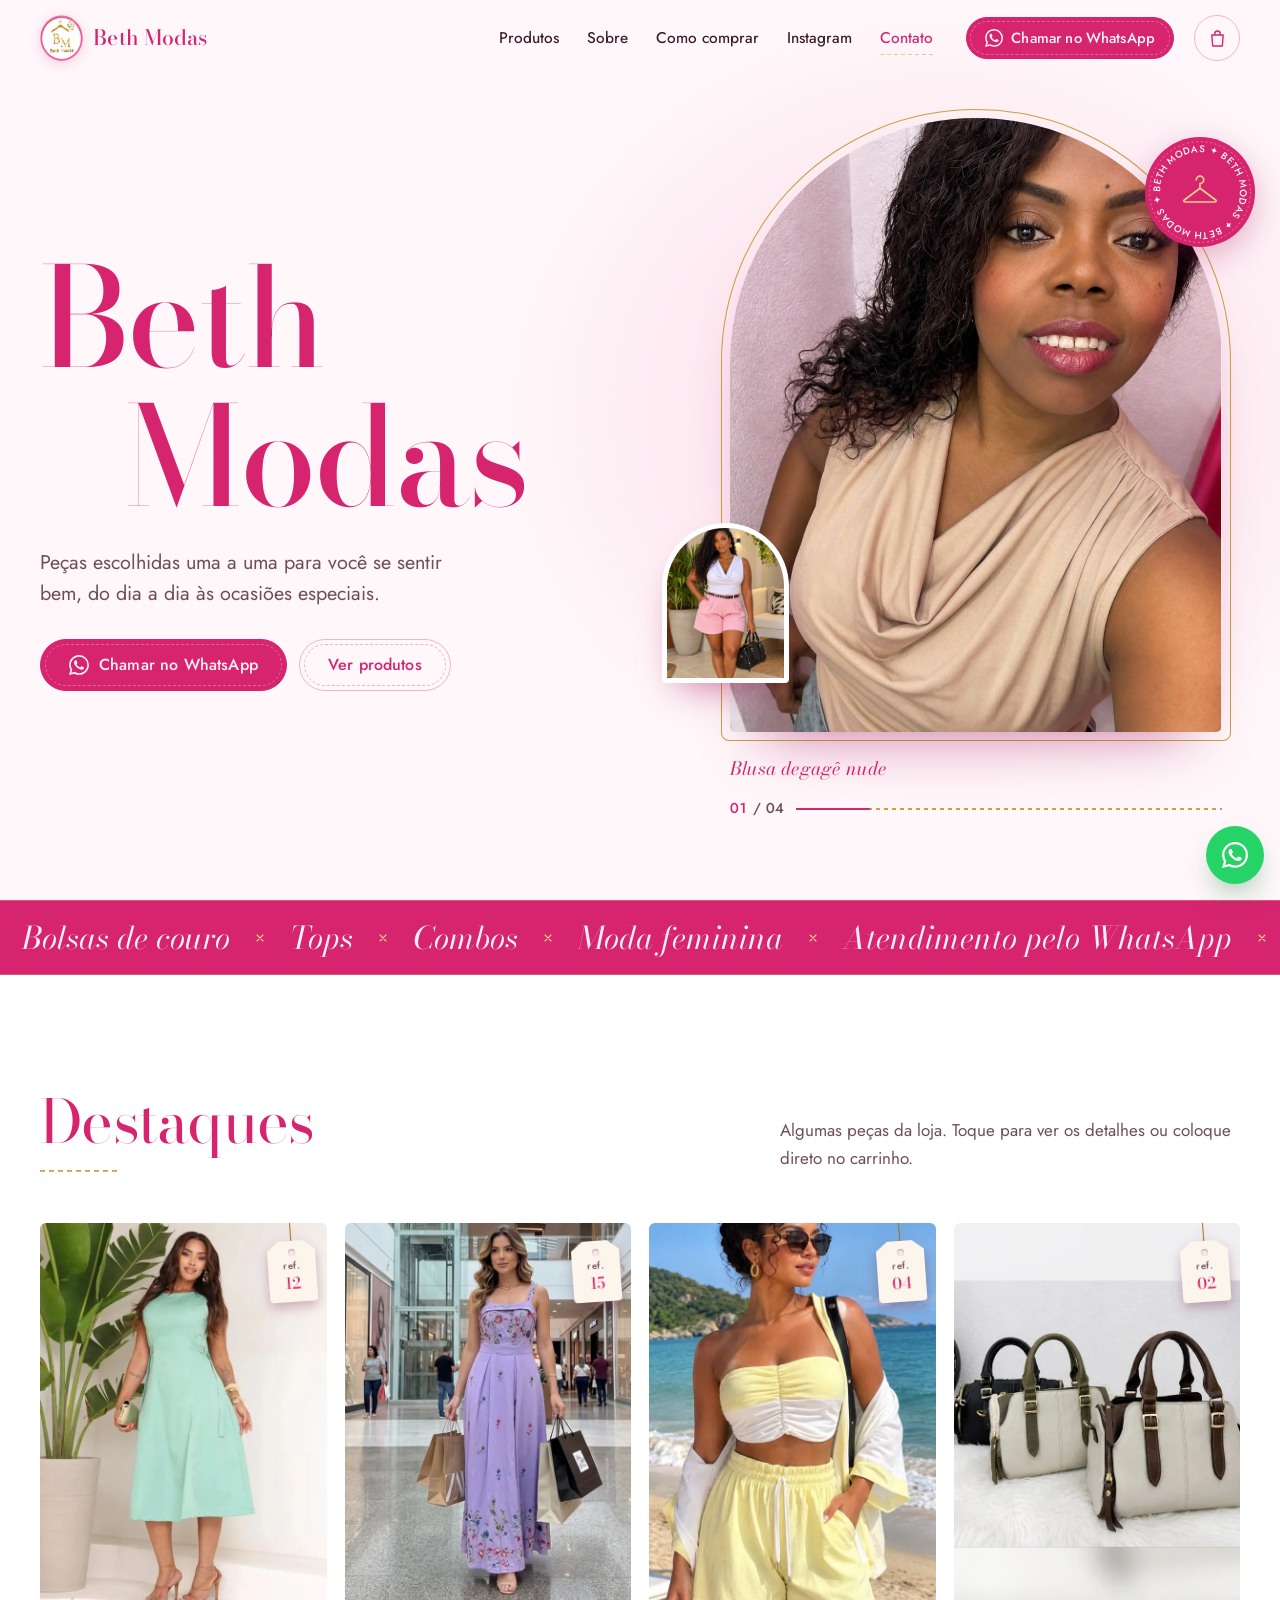
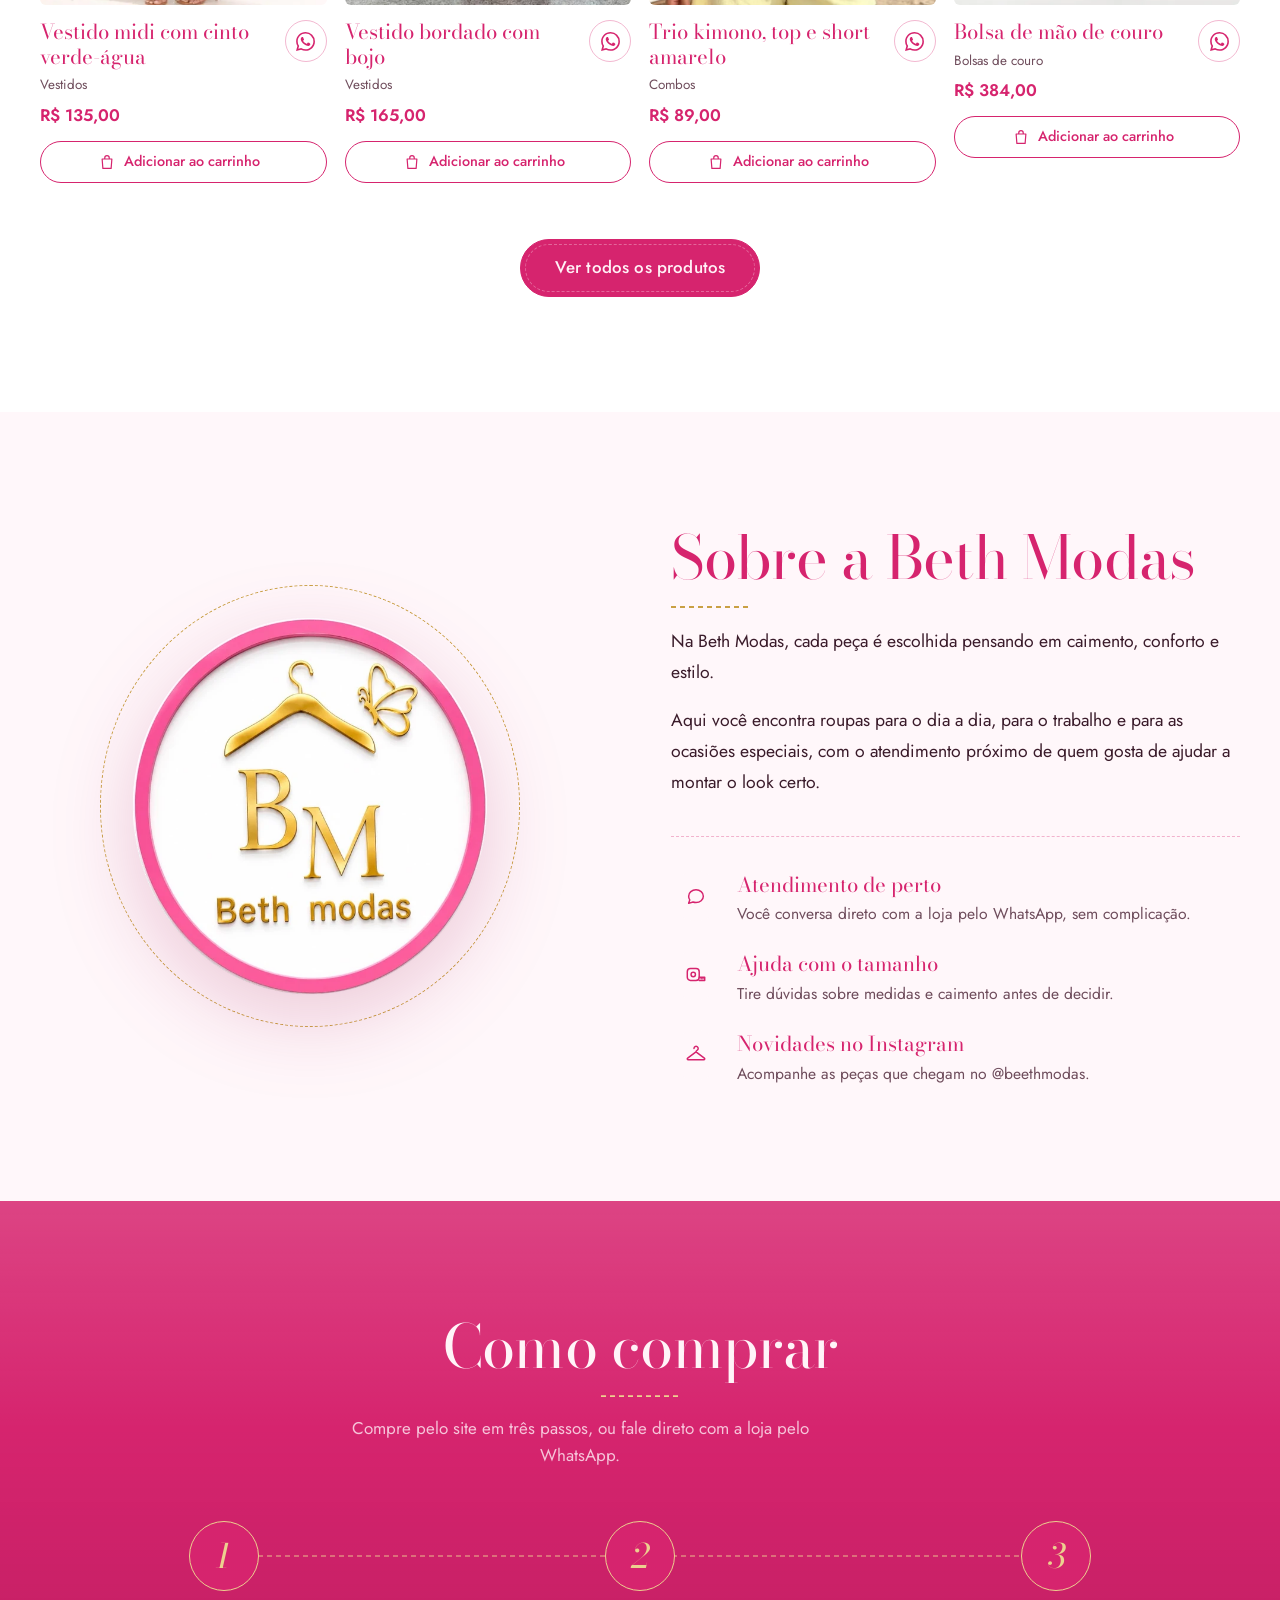
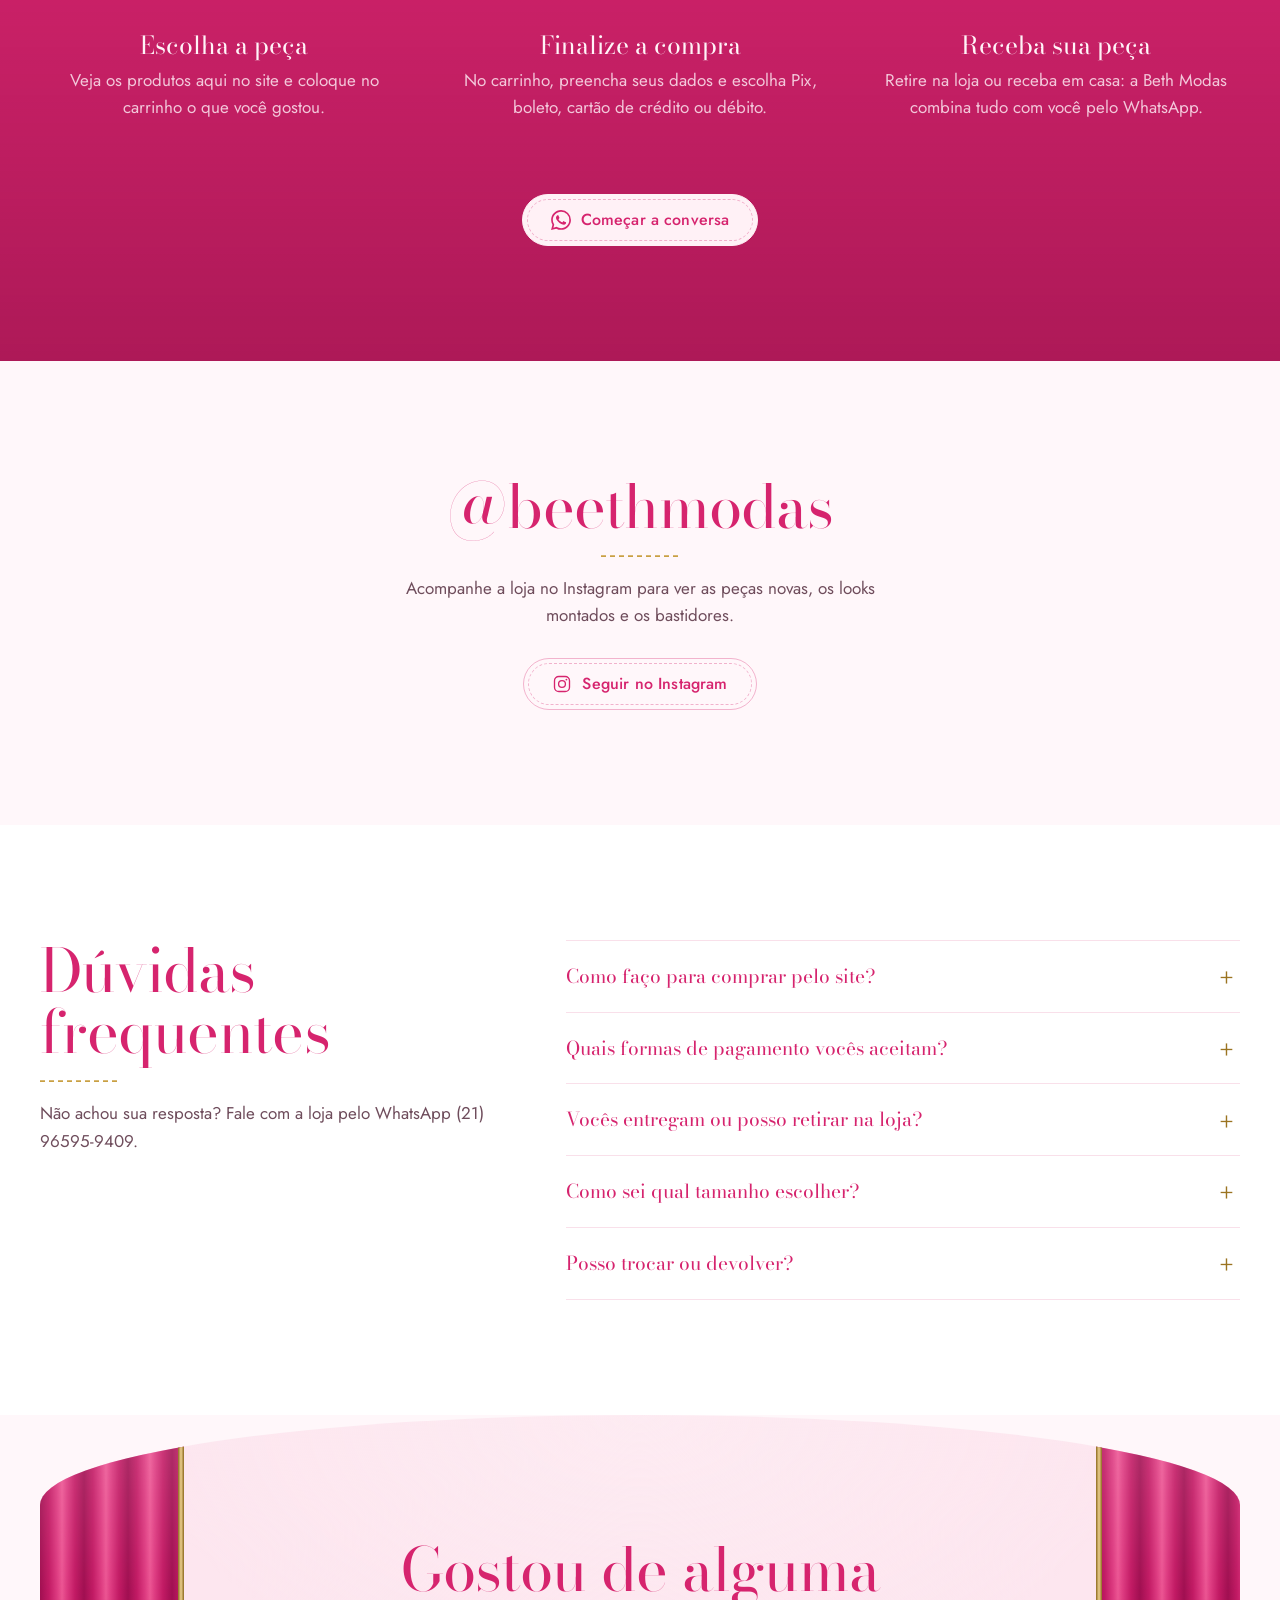
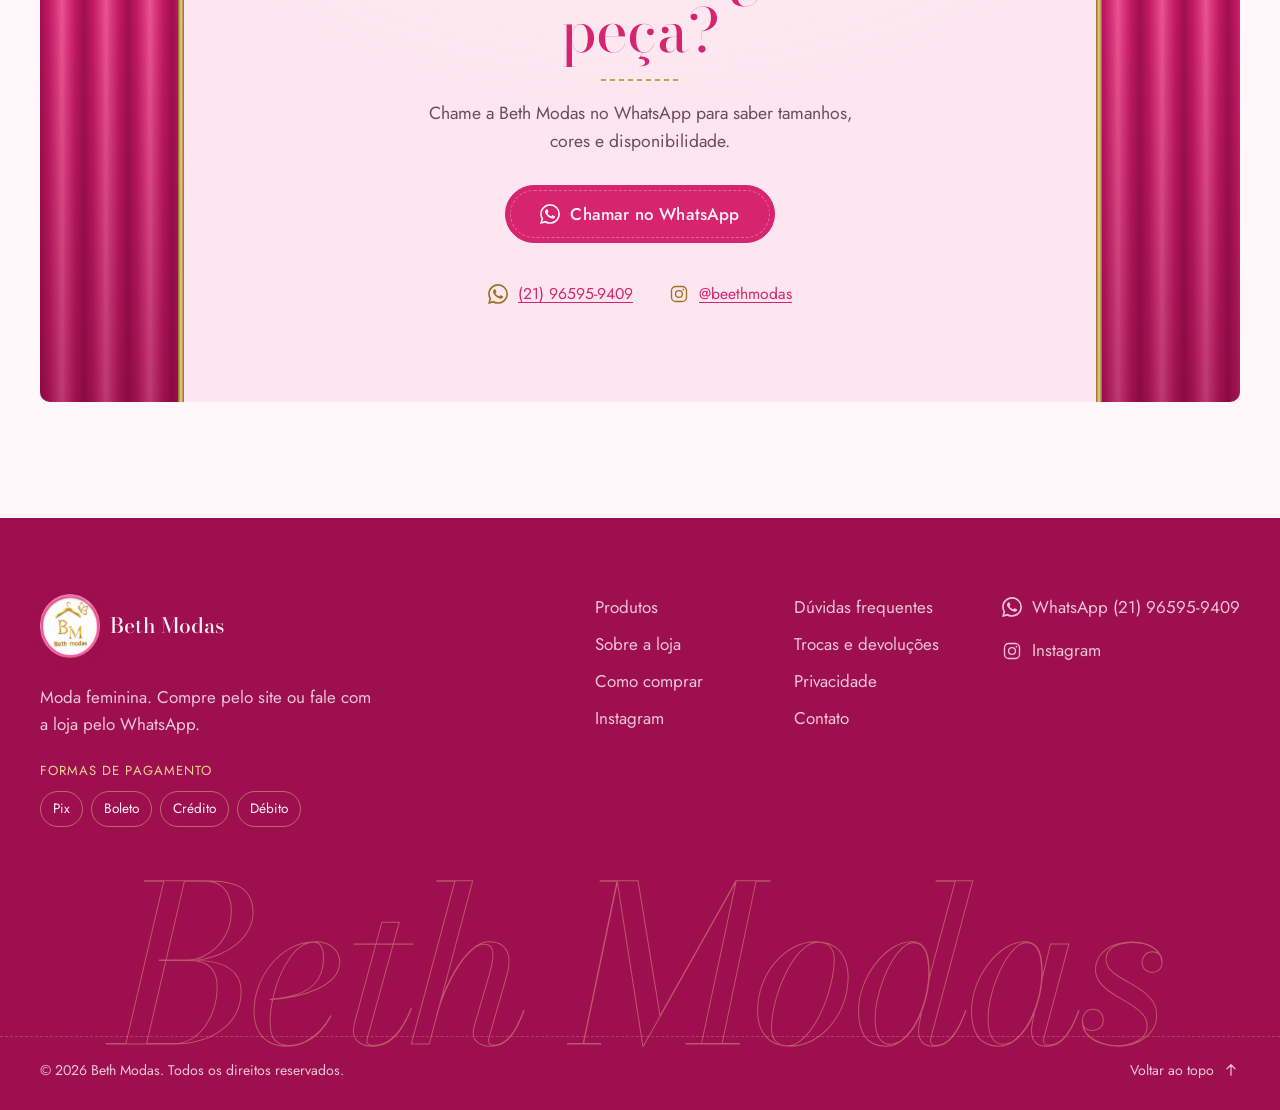
==== commit 142aab63: "Corrige erros encontrados na revisão do site - Finalização em celular pequeno (320 px): a página fic" ====
--- a/index.html
+++ b/index.html
@@ -4,14 +4,14 @@
 <meta charset="utf-8">
 <meta name="viewport" content="width=device-width, initial-scale=1, viewport-fit=cover">
 <title>Beth Modas | Loja de roupas</title>
-<meta name="description" content="Beth Modas: vestidos, blusas, saias, calças e conjuntos. Atendimento e vendas pelo WhatsApp (21) 96595-9409.">
+<meta name="description" content="Beth Modas: vestidos, blusas, tops, calças, combos e bolsas de couro. Compre pelo site com Pix, boleto ou cartão, ou pelo WhatsApp (21) 96595-9409.">
 <meta name="theme-color" content="#d6246e">
 <link rel="canonical" href="https://bosco-2009.github.io/beth-modas/">
 <meta property="og:type" content="website">
 <meta property="og:locale" content="pt_BR">
 <meta property="og:site_name" content="Beth Modas">
 <meta property="og:title" content="Beth Modas | Loja de roupas">
-<meta property="og:description" content="Beth Modas: vestidos, blusas, saias, calças e conjuntos. Atendimento e vendas pelo WhatsApp (21) 96595-9409.">
+<meta property="og:description" content="Beth Modas: vestidos, blusas, tops, calças, combos e bolsas de couro. Compre pelo site com Pix, boleto ou cartão, ou pelo WhatsApp (21) 96595-9409.">
 <meta property="og:image" content="https://bosco-2009.github.io/beth-modas/assets/img/compartilhar.jpg">
 <meta property="og:image:width" content="1200">
 <meta property="og:image:height" content="630">
@@ -23,7 +23,7 @@
 <link rel="preload" href="assets/fonts/bodoni-moda.woff2" as="font" type="font/woff2" crossorigin>
 <link rel="preload" href="assets/fonts/jost.woff2" as="font" type="font/woff2" crossorigin>
 <link rel="preload" href="assets/img/fotos/carrossel-1.jpg?v=1792799157" as="image" fetchpriority="high">
-<link rel="stylesheet" href="assets/css/estilo.css?v=1792865937">
+<link rel="stylesheet" href="assets/css/estilo.css?v=1792873255">
 <script>
   (function (d) {
     d.classList.add('js');
@@ -493,7 +493,7 @@
   <div class="container rodape__topo">
     <div class="rodape__marca">
       <a class="marca" href="#inicio" aria-label="Beth Modas, voltar ao início"><img class="marca__imagem" src="assets/img/logo.png" alt="" width="339" height="360"><span class="marca__nome">Beth Modas</span></a>
-      <p class="rodape__texto">Moda feminina com atendimento e vendas pelo WhatsApp.</p>
+      <p class="rodape__texto">Moda feminina. Compre pelo site ou fale com a loja pelo WhatsApp.</p>
       <p class="rodape__rotulo">Formas de pagamento</p>
       <ul class="rodape__pagamentos" aria-label="Formas de pagamento">
         <li>Pix</li><li>Boleto</li><li>Crédito</li><li>Débito</li>
@@ -531,7 +531,7 @@
   <svg class="icone" viewBox="0 0 24 24" width="24" height="24" aria-hidden="true" focusable="false"><path fill="currentColor" d="M17.47 14.38c-.3-.15-1.76-.87-2.03-.97-.27-.1-.47-.15-.67.15-.2.3-.77.97-.94 1.16-.17.2-.35.22-.64.08-.3-.15-1.26-.47-2.39-1.48-.88-.79-1.48-1.76-1.65-2.06-.17-.3-.02-.46.13-.6.13-.14.3-.35.45-.52.15-.17.2-.3.3-.5.1-.2.05-.37-.03-.52-.07-.15-.67-1.61-.92-2.21-.24-.58-.49-.5-.67-.51h-.57c-.2 0-.52.07-.79.37-.27.3-1.04 1.02-1.04 2.48s1.07 2.88 1.21 3.07c.15.2 2.1 3.2 5.08 4.49.71.31 1.26.49 1.7.63.71.23 1.36.2 1.87.12.57-.09 1.76-.72 2-1.41.25-.7.25-1.29.18-1.41-.08-.13-.28-.2-.57-.35m-5.42 7.4h-.01a9.87 9.87 0 0 1-5.03-1.38l-.36-.21-3.74.98 1-3.65-.24-.37a9.86 9.86 0 0 1-1.51-5.26c0-5.45 4.44-9.88 9.89-9.88 2.64 0 5.12 1.03 6.99 2.9a9.83 9.83 0 0 1 2.89 6.99c0 5.45-4.44 9.88-9.88 9.88m8.41-18.3A11.82 11.82 0 0 0 12.05 0C5.5 0 .16 5.34.16 11.89c0 2.1.55 4.14 1.59 5.95L.06 24l6.3-1.65a11.88 11.88 0 0 0 5.68 1.45h.01c6.55 0 11.89-5.34 11.89-11.89a11.82 11.82 0 0 0-3.48-8.41"/></svg><span class="whats-flutuante__texto">Fale com a gente</span>
 </a>
 
-<script src="assets/js/site.js?v=1792865937" defer></script>
-<script src="assets/js/loja.js?v=1792865937" defer></script>
+<script src="assets/js/site.js?v=1792873255" defer></script>
+<script src="assets/js/loja.js?v=1792873255" defer></script>
 </body>
 </html>
--- a/assets/css/estilo.css
+++ b/assets/css/estilo.css
@@ -1754,7 +1754,7 @@
 .checkout__grade[hidden] { display: none; }
 .carrinho__vazio p { margin: 0; font-size: 1.1rem; color: var(--texto-suave); }
 .carrinho__grade,
-.checkout__grade { display: grid; gap: 32px; align-items: start; }
+.checkout__grade { display: grid; grid-template-columns: minmax(0, 1fr); gap: 32px; align-items: start; }
 @media (min-width: 900px) {
   .carrinho__grade,
   .checkout__grade { grid-template-columns: minmax(0, 1fr) minmax(300px, 380px); gap: 48px; }
@@ -1816,6 +1816,7 @@
   position: sticky;
   top: calc(var(--altura-cabecalho) + 20px);
   display: grid;
+  grid-template-columns: minmax(0, 1fr);
   gap: 14px;
   padding: 26px 24px;
   border: 1px solid var(--linha);
@@ -1833,7 +1834,9 @@
 .resumo__total { padding-top: 12px; border-top: 1px solid var(--linha); font-size: 1.15rem; }
 .resumo__total dt { color: var(--texto); font-weight: 500; }
 .resumo__total dd { font-weight: 600; color: var(--pink); }
-.resumo__acao { width: 100%; margin-top: 6px; }
+/* em celular pequeno o texto do botão quebra a linha em vez de alargar a página */
+.resumo__acao { width: 100%; margin-top: 6px; white-space: normal; text-align: center; }
+@media (max-width: 360px) { .resumo { padding: 22px 18px; } }
 .resumo__acao.is-ocupado { opacity: .75; cursor: progress; }
 .resumo__voltar { justify-self: center; font-size: .92rem; color: var(--texto-suave); }
 .resumo__erro { margin: 0; padding: 12px 14px; border-radius: 10px; background: #fde8ef; color: var(--pink-escuro); font-size: .92rem; font-weight: 500; }
@@ -1842,8 +1845,10 @@
 .resumo__seguro .icone { width: 18px; height: 18px; flex: none; color: var(--ouro-escuro); }
 
 /* finalização */
-.checkout__etapas { display: grid; gap: 22px; }
-.etapa { margin: 0; padding: 24px 22px 26px; border: 1px solid var(--linha); border-radius: 18px; background: var(--branco); }
+.checkout__etapas { display: grid; grid-template-columns: minmax(0, 1fr); gap: 22px; }
+/* min-width: 0 e as colunas minmax(0, 1fr) — sem isso a página passa da largura do celular */
+.etapa { min-width: 0; margin: 0; padding: 24px 22px 26px; border: 1px solid var(--linha); border-radius: 18px; background: var(--branco); }
+@media (max-width: 360px) { .etapa { padding: 20px 16px 22px; } }
 /* a legenda fica dentro da caixa, e não sobre a borda */
 .etapa__titulo { float: left; display: flex; align-items: center; gap: 12px; width: 100%; margin: 0 0 18px; padding: 0; font-family: var(--fonte-titulo); font-size: 1.35rem; color: var(--pink); }
 .etapa__titulo + * { clear: both; margin-top: 0; }
@@ -2049,6 +2054,7 @@
 .pedido__resumo[hidden] { display: none; }
 .pedido__itens { display: grid; gap: 8px; margin: 0 0 12px; padding: 0 0 12px; list-style: none; border-bottom: 1px solid var(--linha); }
 .pedido__itens li { display: flex; justify-content: space-between; gap: 12px; font-size: .95rem; }
+.pedido__itens li span:last-child { flex: none; }
 .pedido__total { margin: 0; text-align: right; }
 .pedido__total strong { color: var(--pink); }
 
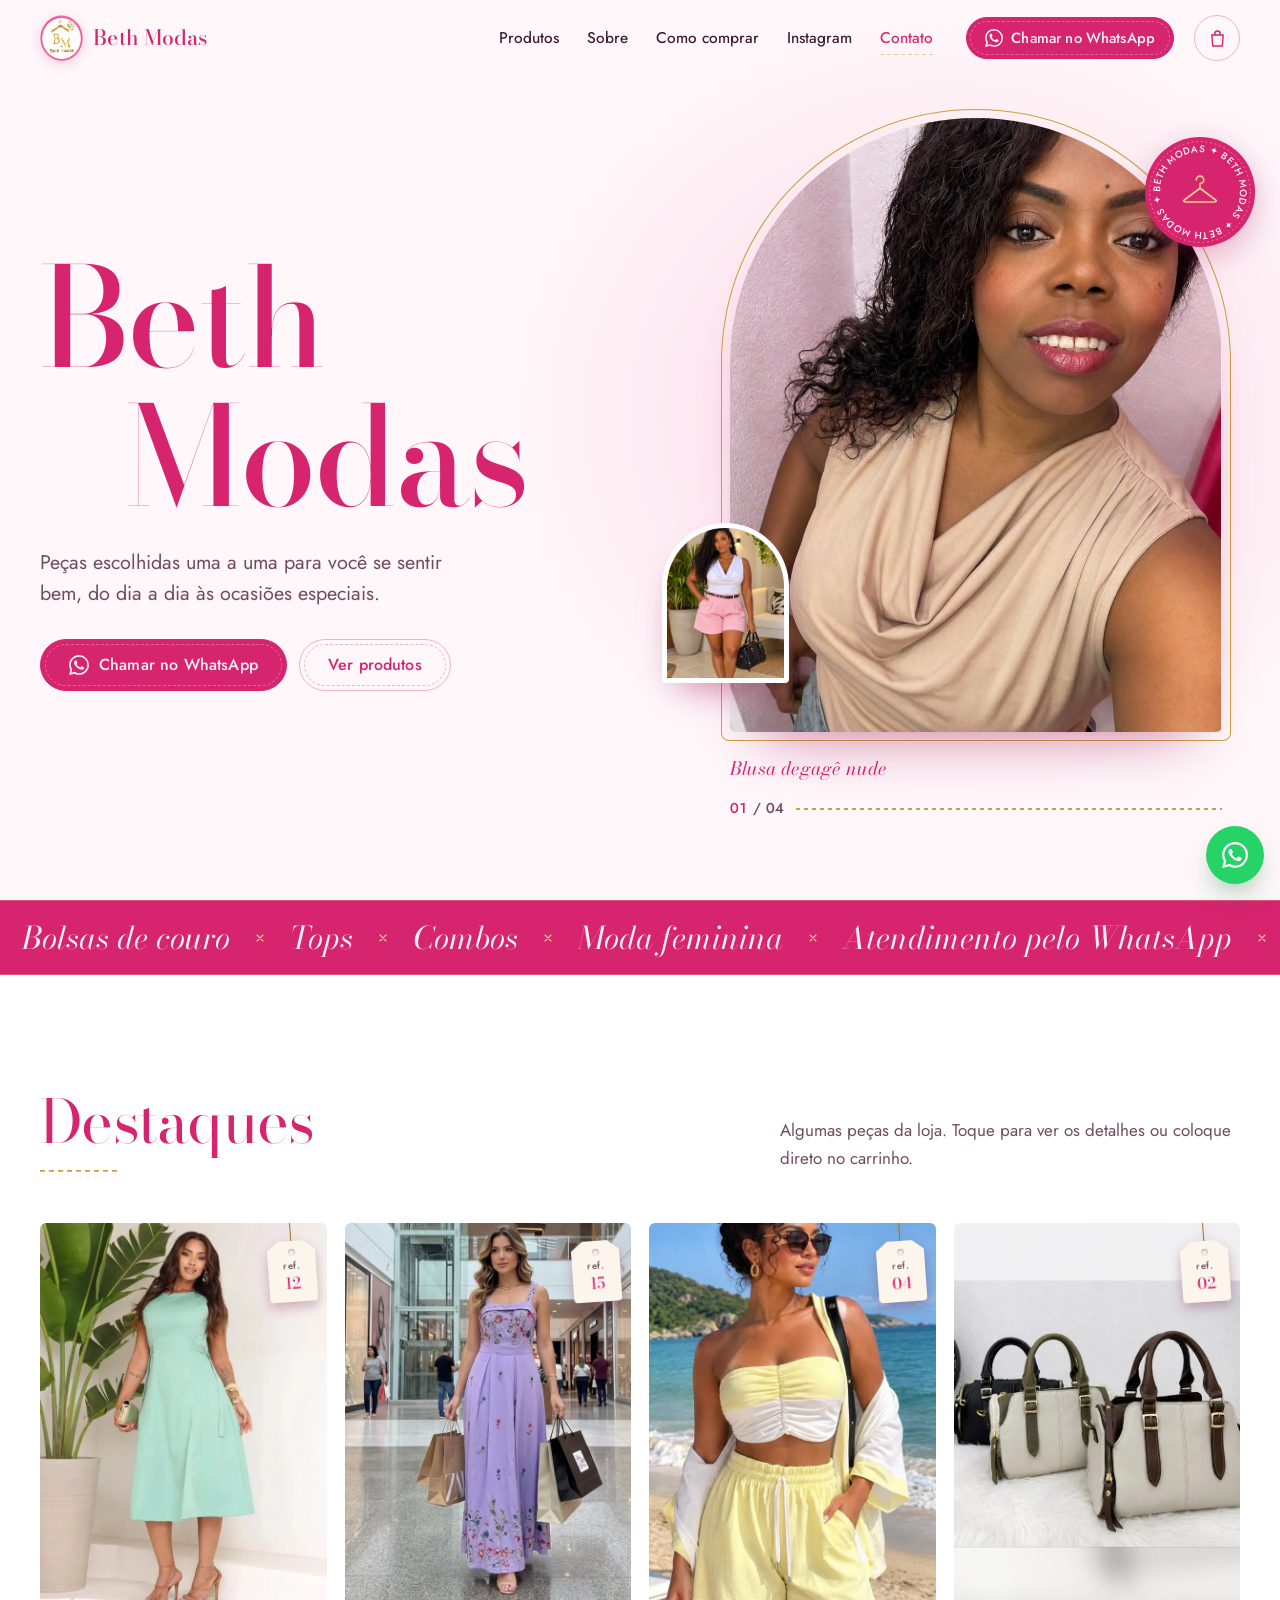
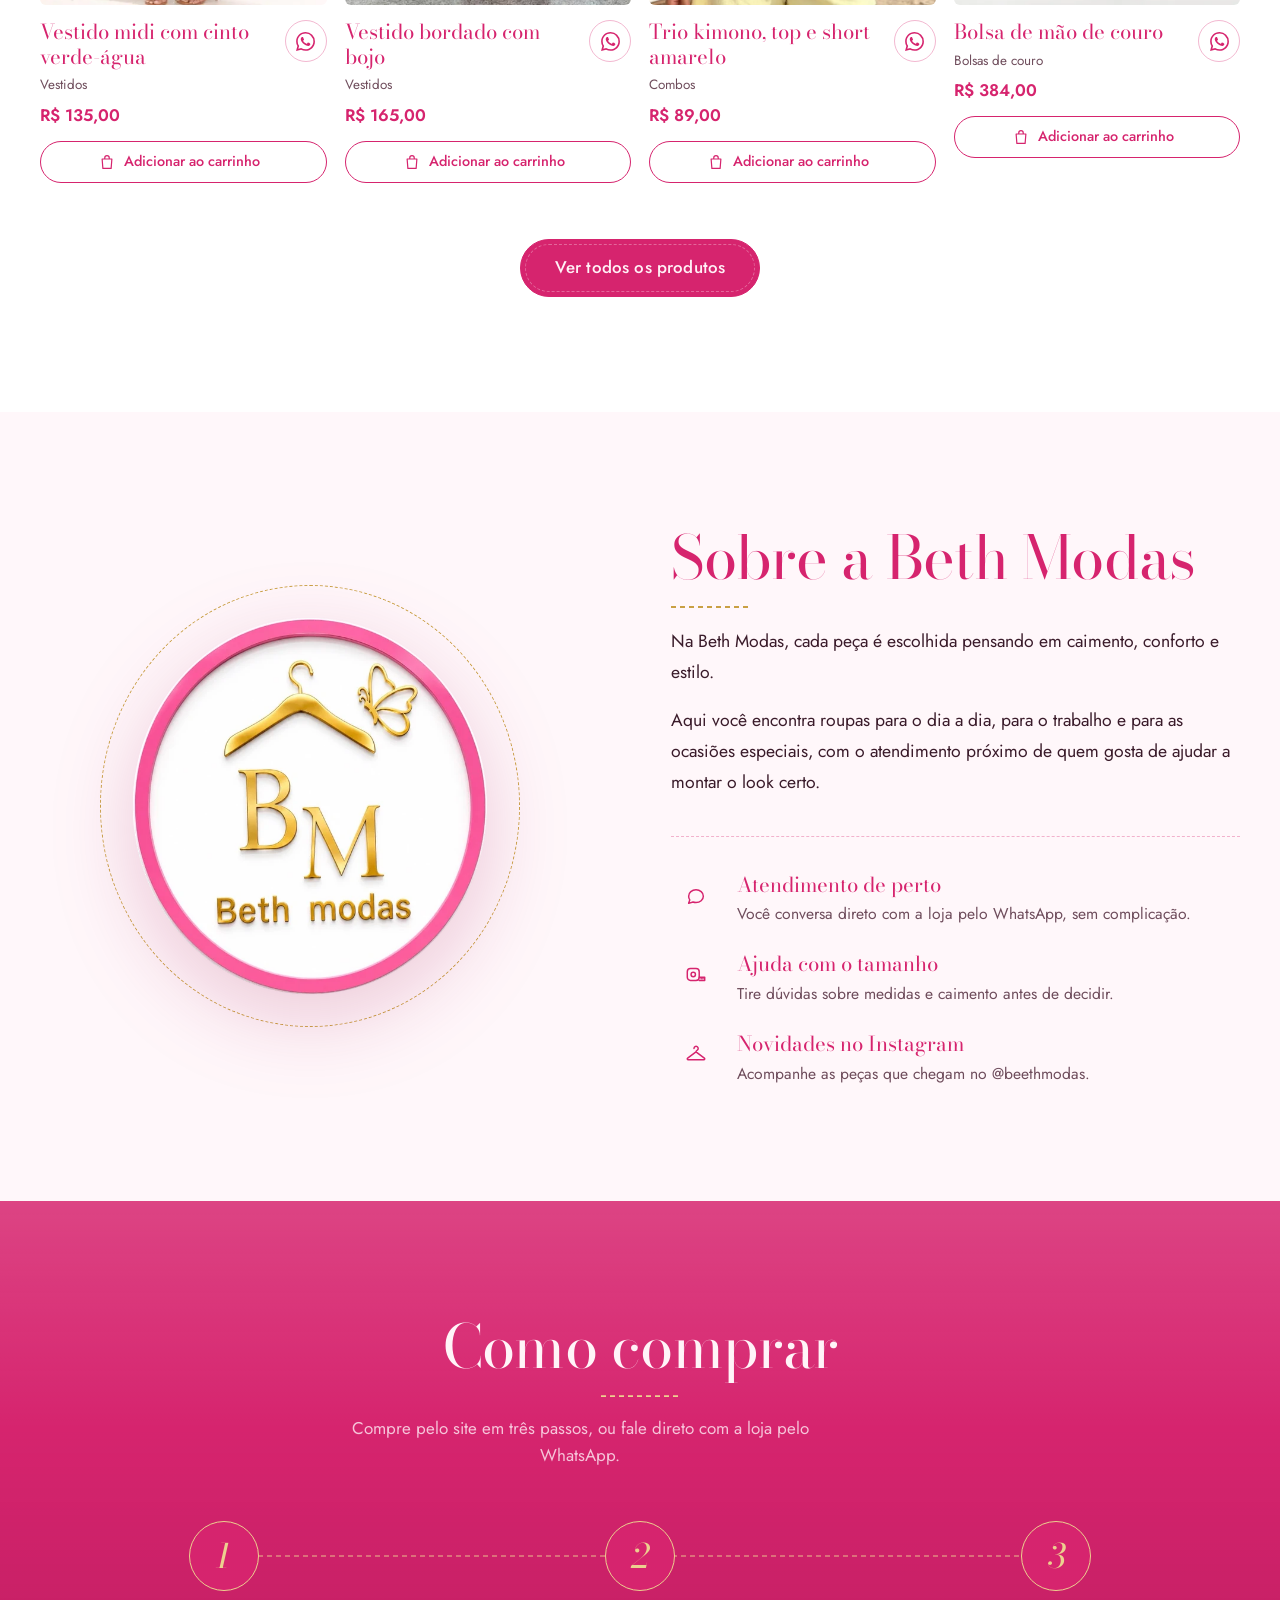
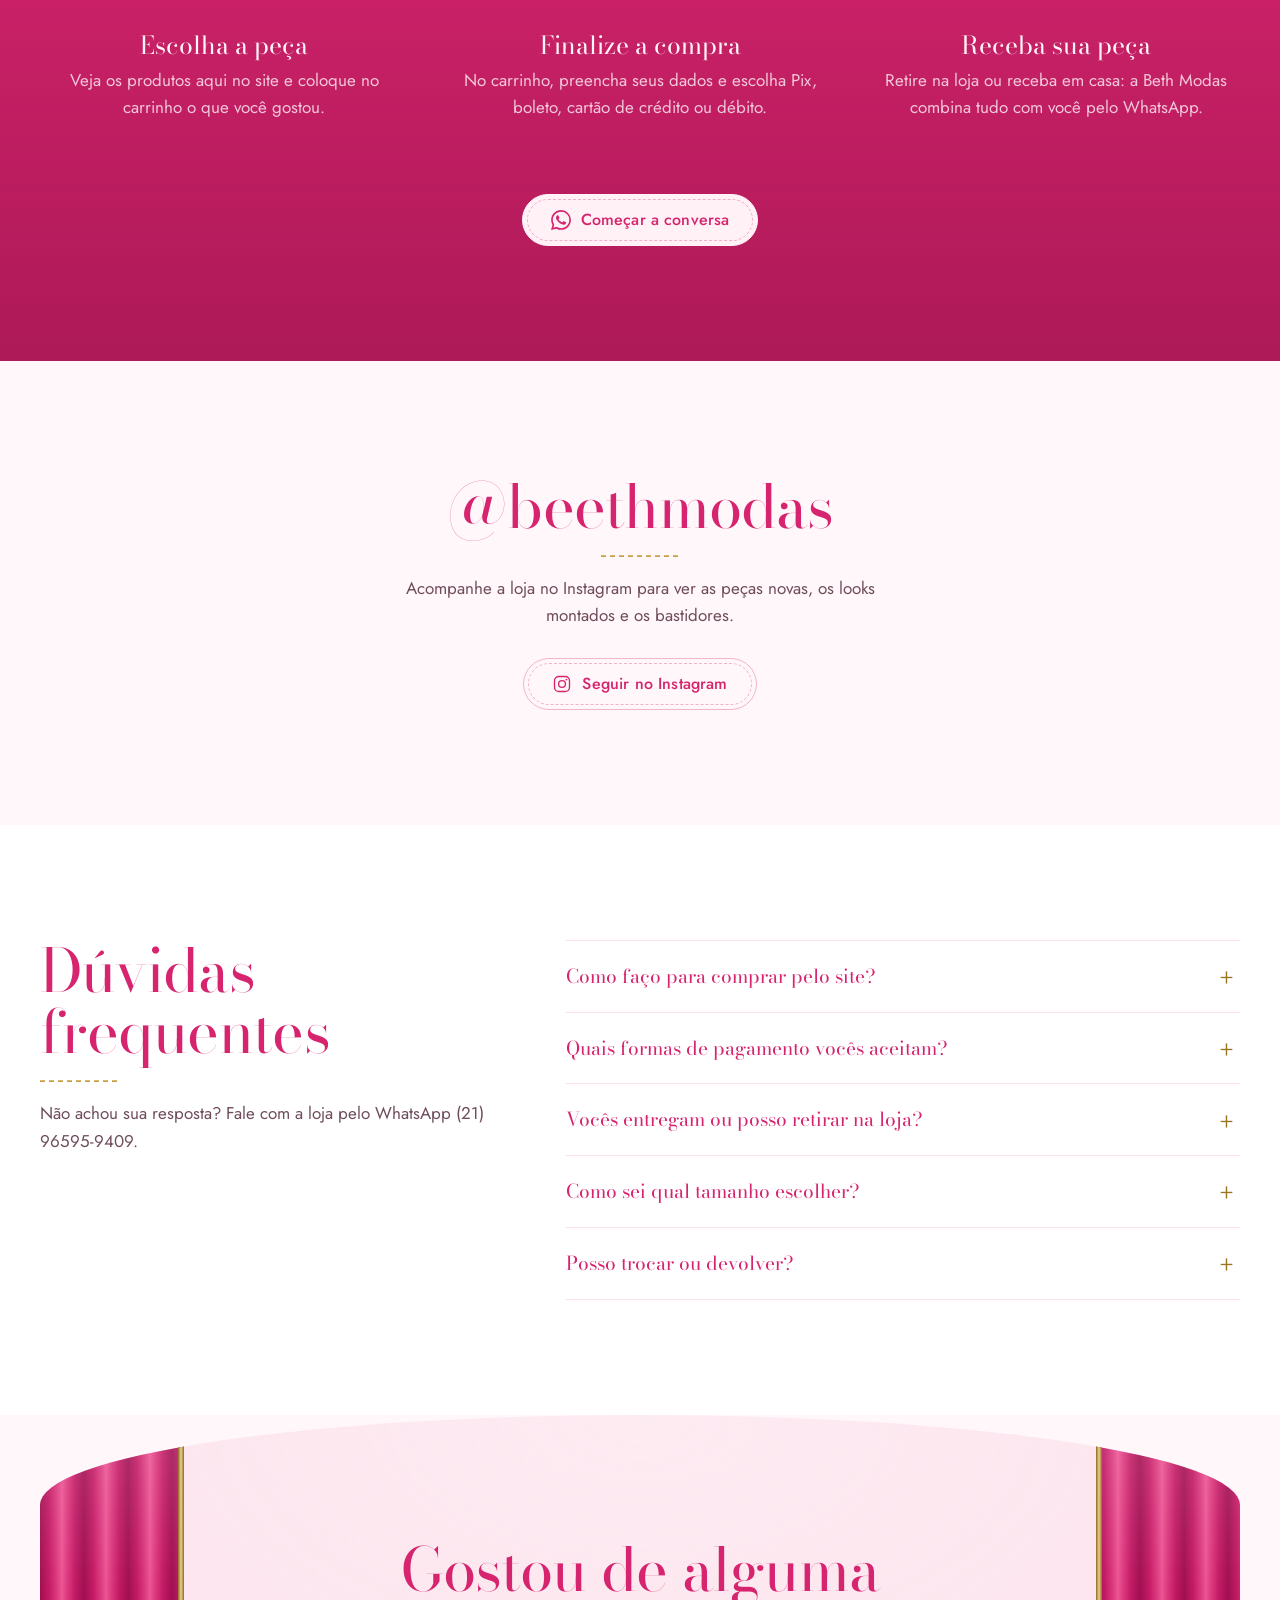
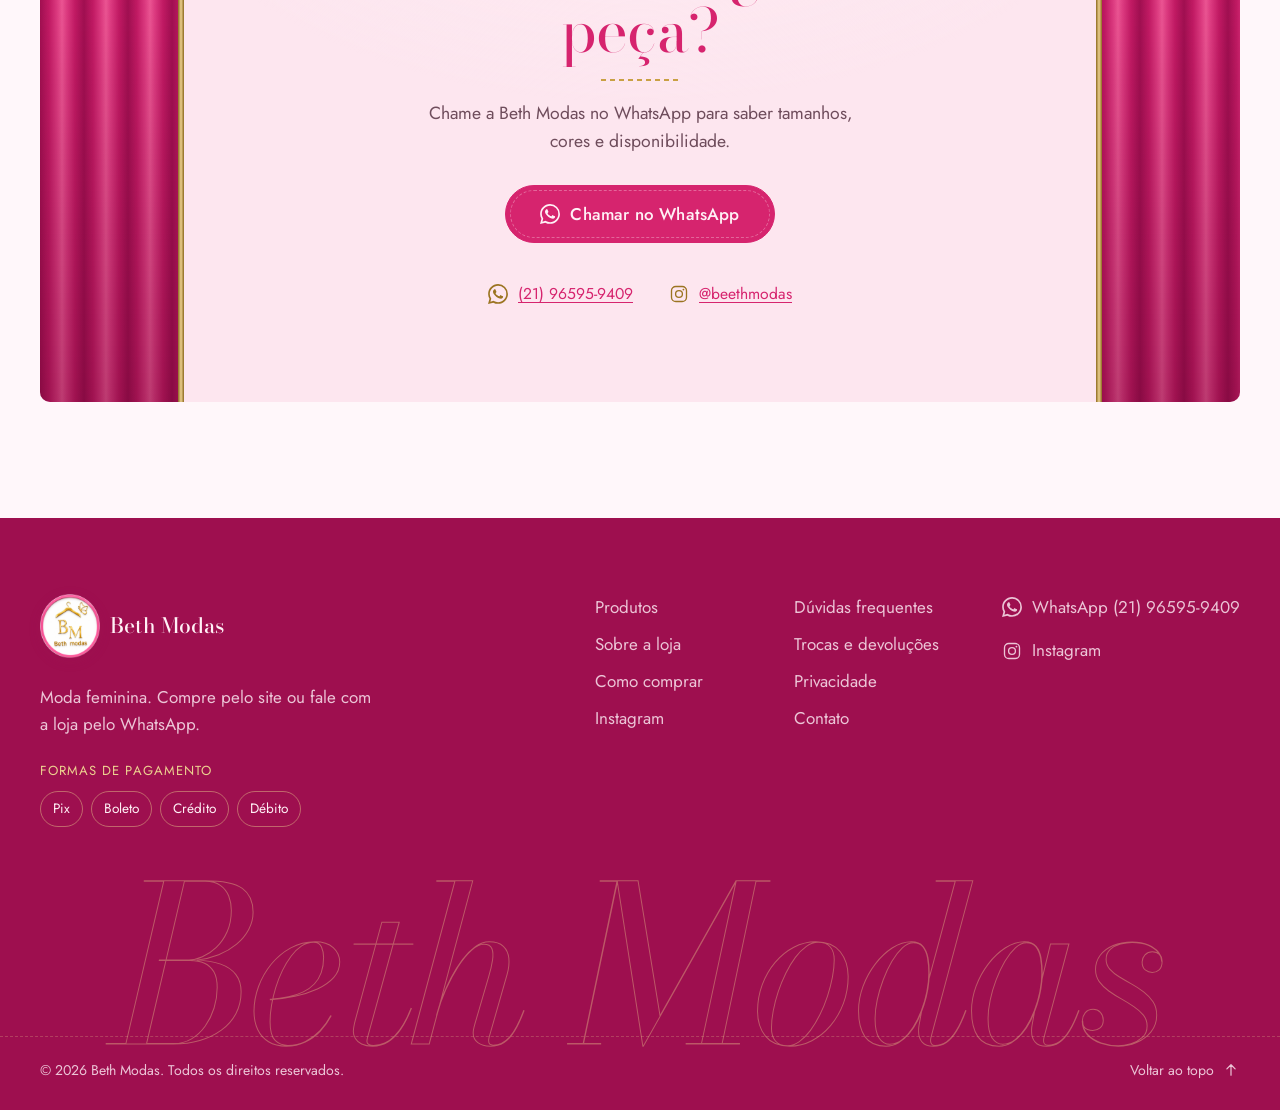
==== commit b4eef9f9: "Novos produtos, endereço bethmodas.com e publicação automática no HostGator Produtos - BM-16 Vestido" ====
--- a/index.html
+++ b/index.html
@@ -6,13 +6,13 @@
 <title>Beth Modas | Loja de roupas</title>
 <meta name="description" content="Beth Modas: vestidos, blusas, tops, calças, combos e bolsas de couro. Compre pelo site com Pix, boleto ou cartão, ou pelo WhatsApp (21) 96595-9409.">
 <meta name="theme-color" content="#d6246e">
-<link rel="canonical" href="https://bosco-2009.github.io/beth-modas/">
+<link rel="canonical" href="https://bethmodas.com/">
 <meta property="og:type" content="website">
 <meta property="og:locale" content="pt_BR">
 <meta property="og:site_name" content="Beth Modas">
 <meta property="og:title" content="Beth Modas | Loja de roupas">
 <meta property="og:description" content="Beth Modas: vestidos, blusas, tops, calças, combos e bolsas de couro. Compre pelo site com Pix, boleto ou cartão, ou pelo WhatsApp (21) 96595-9409.">
-<meta property="og:image" content="https://bosco-2009.github.io/beth-modas/assets/img/compartilhar.jpg">
+<meta property="og:image" content="https://bethmodas.com/assets/img/compartilhar.jpg">
 <meta property="og:image:width" content="1200">
 <meta property="og:image:height" content="630">
 <meta name="twitter:card" content="summary_large_image">
@@ -34,7 +34,7 @@
     }
   })(document.documentElement);
 </script>
-<script type="application/ld+json">{"@context": "https://schema.org", "@type": "ClothingStore", "name": "Beth Modas", "description": "Moda feminina: vestidos, blusas, tops, calças, combos e bolsas de couro. Compre pelo site ou pelo WhatsApp (21) 96595-9409.", "url": "https://bosco-2009.github.io/beth-modas/", "logo": "https://bosco-2009.github.io/beth-modas/assets/img/logo-grande.webp", "image": "https://bosco-2009.github.io/beth-modas/assets/img/compartilhar.jpg", "telephone": "+55 21 96595-9409", "paymentAccepted": "Pix, boleto, cartão de crédito, cartão de débito", "currenciesAccepted": "BRL", "sameAs": ["https://www.instagram.com/beethmodas/"]}</script>
+<script type="application/ld+json">{"@context": "https://schema.org", "@type": "ClothingStore", "name": "Beth Modas", "description": "Moda feminina: vestidos, blusas, tops, calças, combos e bolsas de couro. Compre pelo site ou pelo WhatsApp (21) 96595-9409.", "url": "https://bethmodas.com/", "logo": "https://bethmodas.com/assets/img/logo-grande.webp", "image": "https://bethmodas.com/assets/img/compartilhar.jpg", "telephone": "+55 21 96595-9409", "paymentAccepted": "Pix, boleto, cartão de crédito, cartão de débito", "currenciesAccepted": "BRL", "sameAs": ["https://www.instagram.com/beethmodas/"]}</script>
 </head>
 <body>
 <a class="pular" href="#conteudo">Pular para o conteúdo</a>
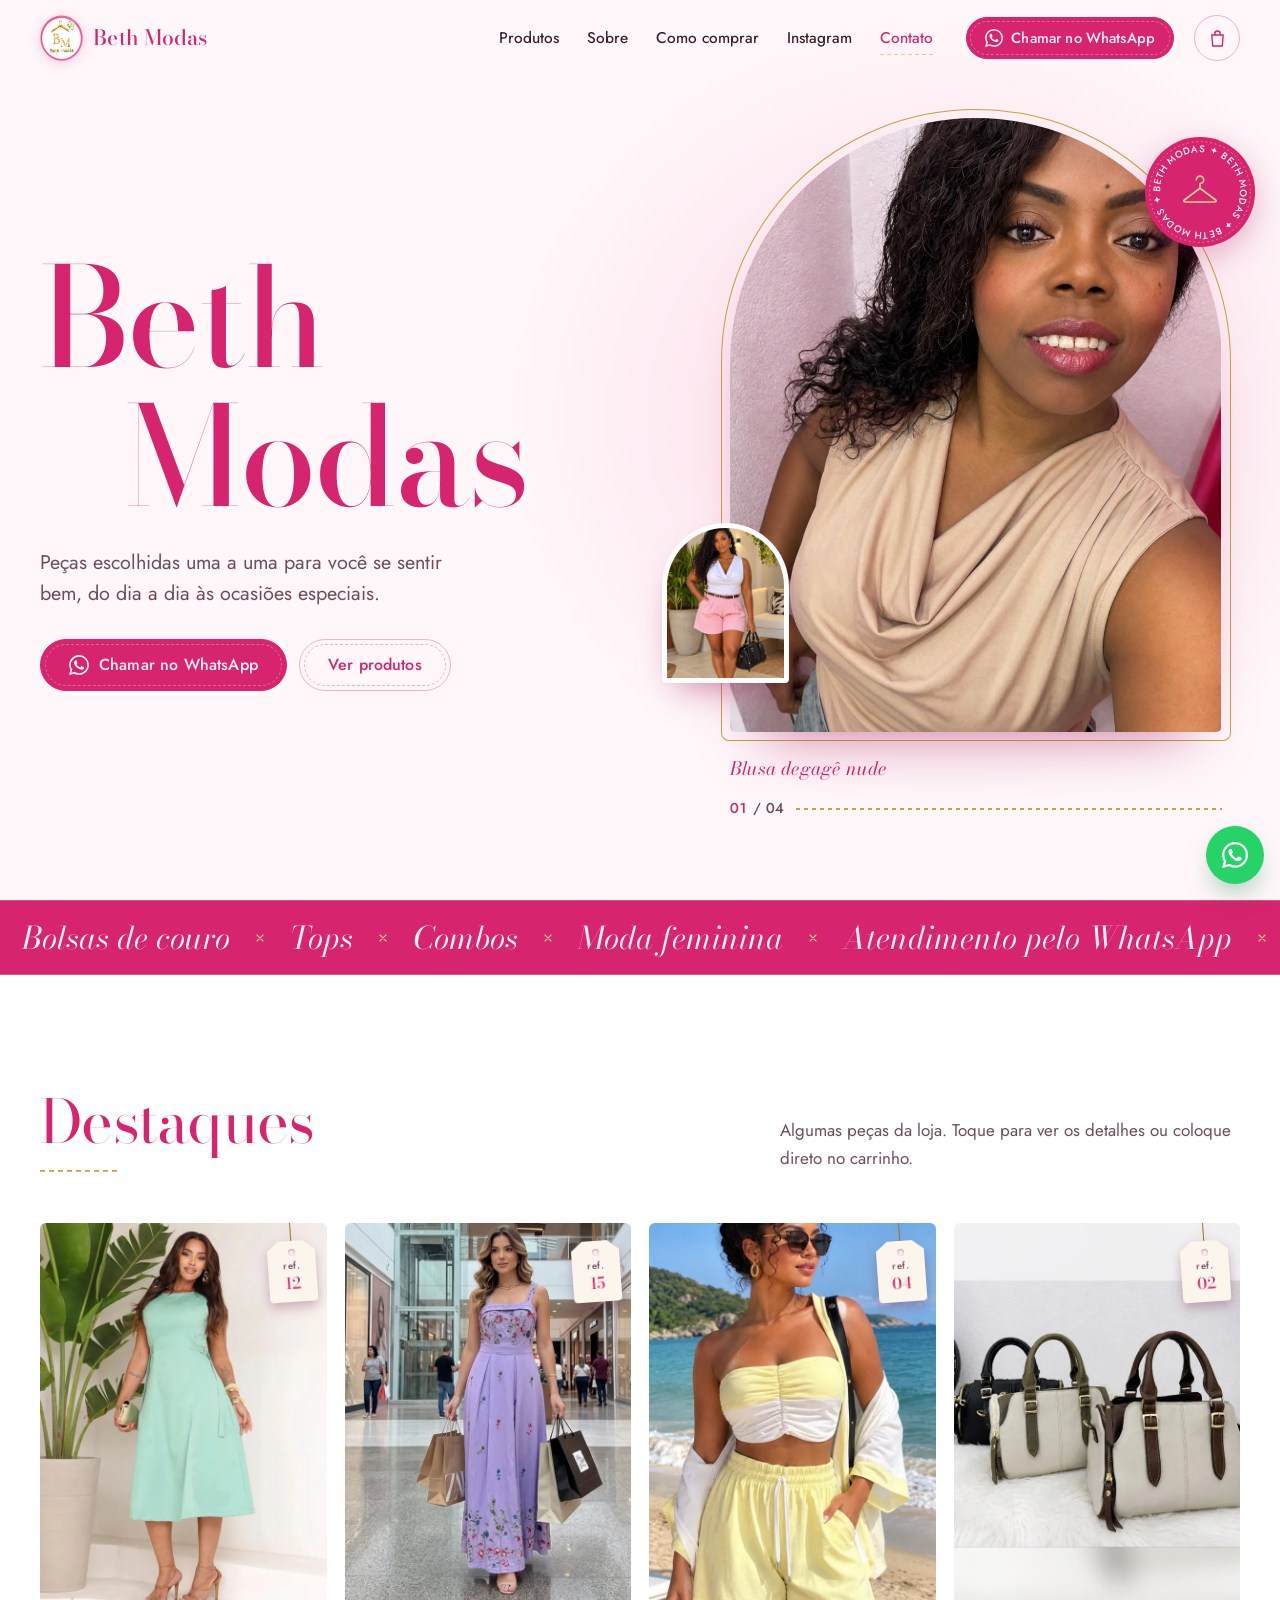
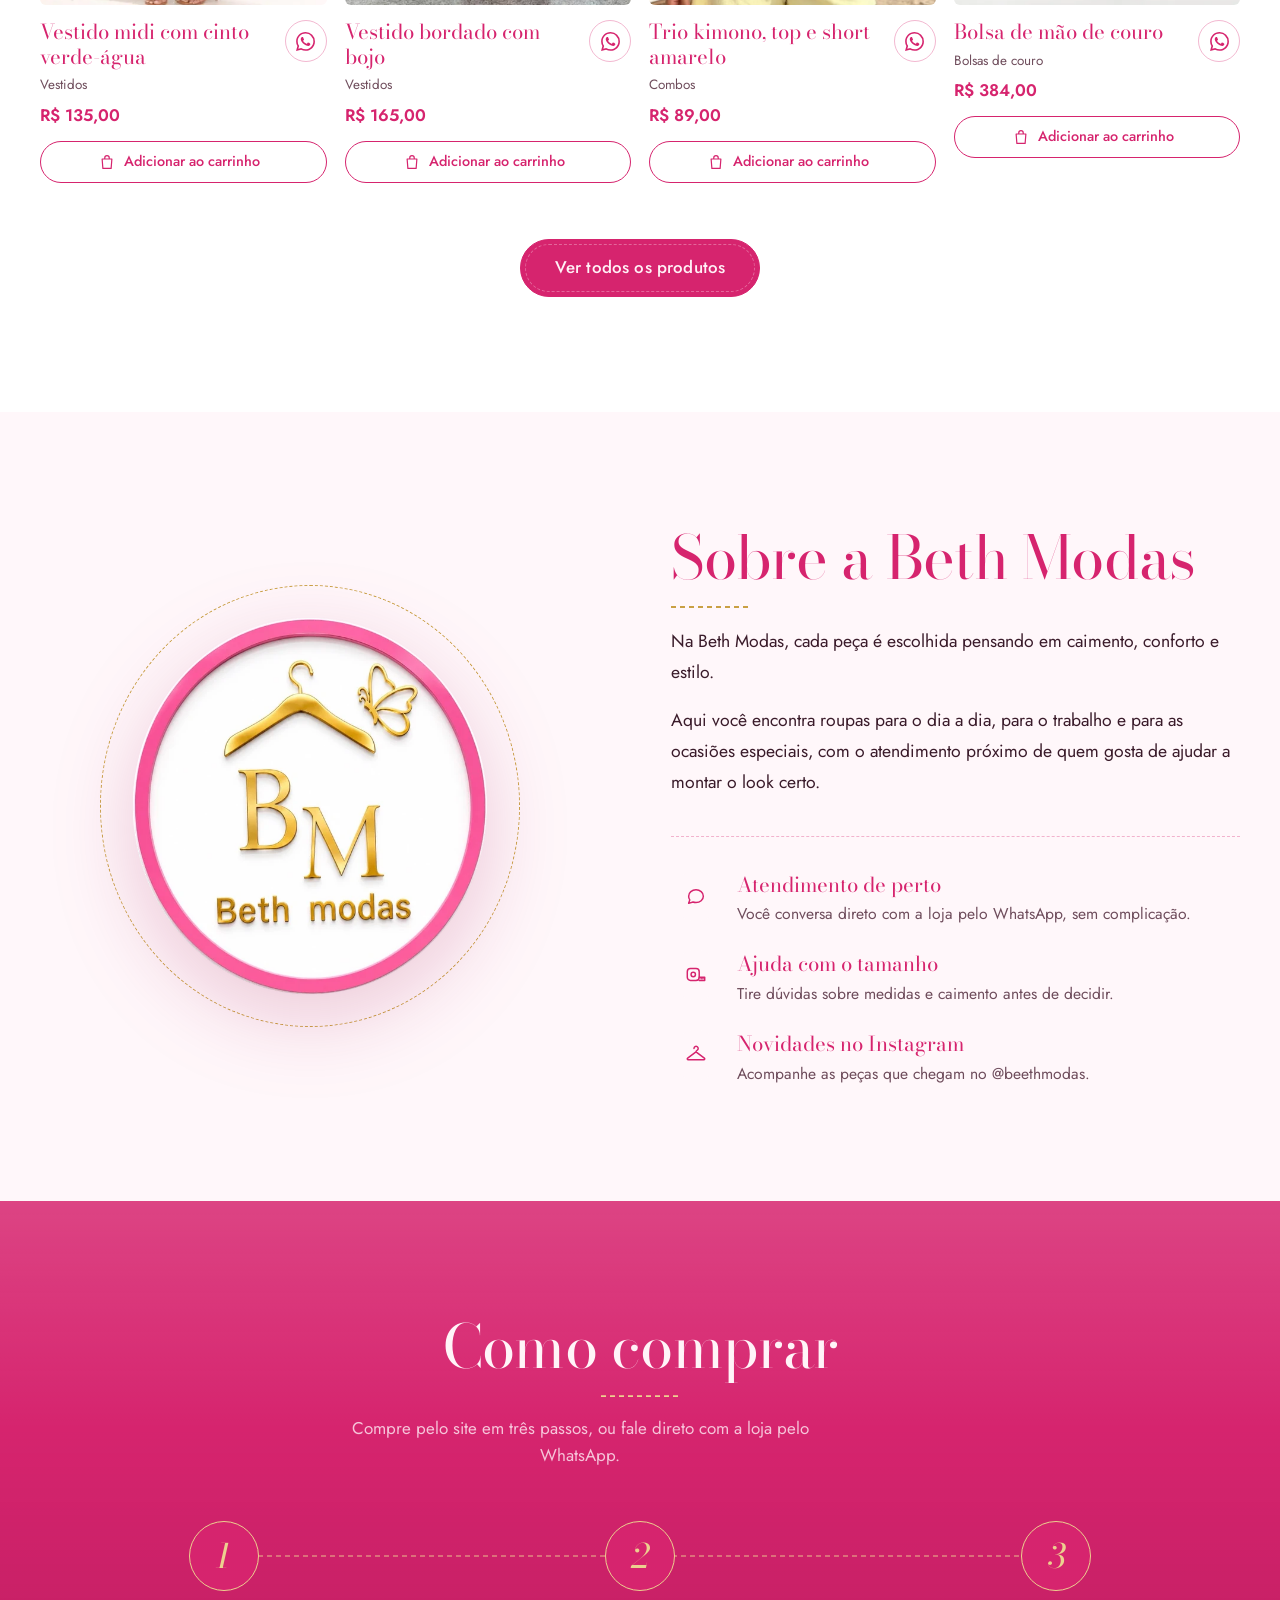
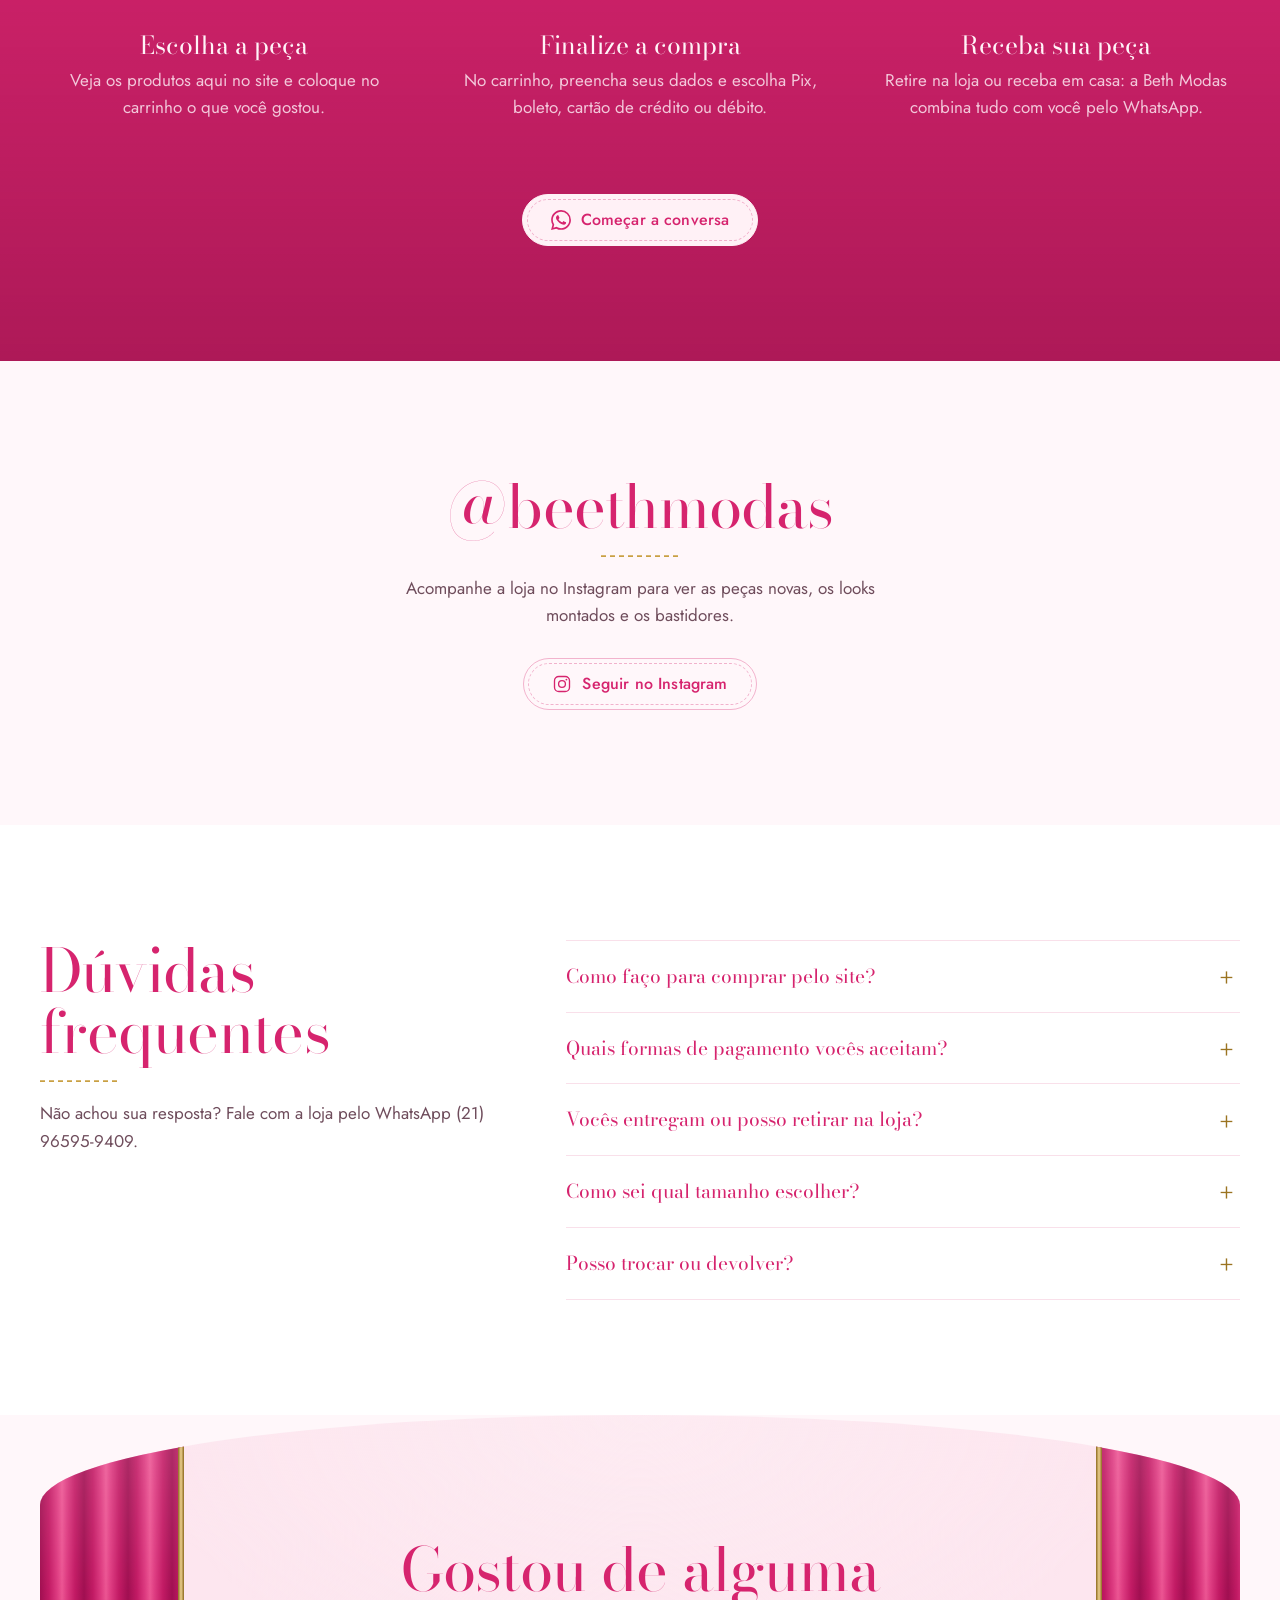
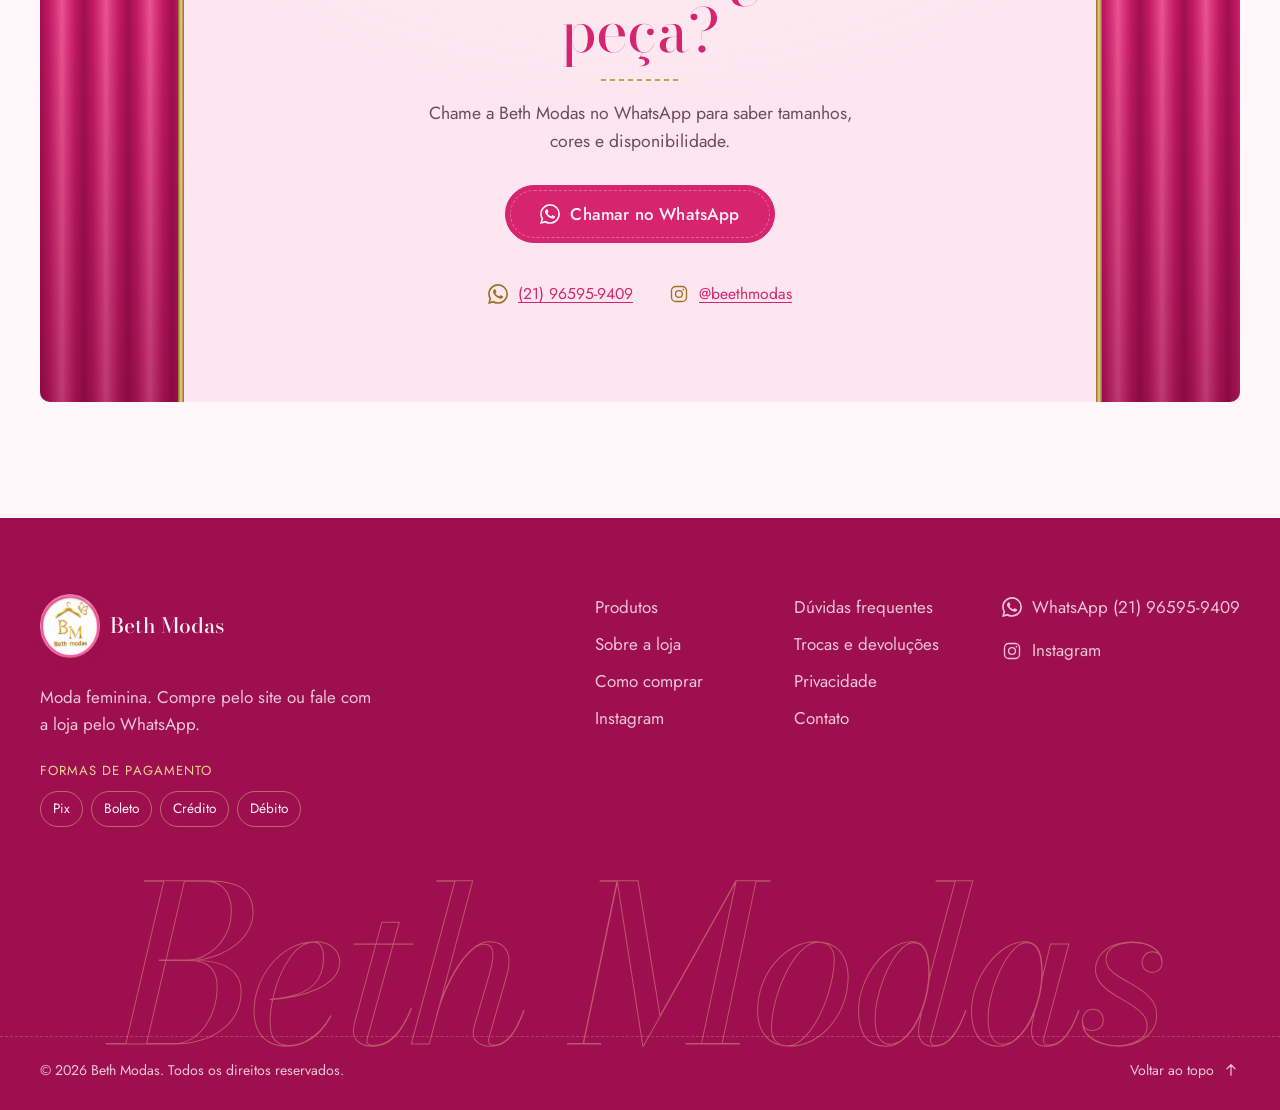
==== commit 5d9d8d3a: "Pagamento online no próprio HostGator, sem Netlify - api/pagamento.php: cria o pagamento no Mercado " ====
--- a/index.html
+++ b/index.html
@@ -23,7 +23,7 @@
 <link rel="preload" href="assets/fonts/bodoni-moda.woff2" as="font" type="font/woff2" crossorigin>
 <link rel="preload" href="assets/fonts/jost.woff2" as="font" type="font/woff2" crossorigin>
 <link rel="preload" href="assets/img/fotos/carrossel-1.jpg?v=1792799157" as="image" fetchpriority="high">
-<link rel="stylesheet" href="assets/css/estilo.css?v=1792873255">
+<link rel="stylesheet" href="assets/css/estilo.css?v=1793475795">
 <script>
   (function (d) {
     d.classList.add('js');
@@ -531,7 +531,7 @@
   <svg class="icone" viewBox="0 0 24 24" width="24" height="24" aria-hidden="true" focusable="false"><path fill="currentColor" d="M17.47 14.38c-.3-.15-1.76-.87-2.03-.97-.27-.1-.47-.15-.67.15-.2.3-.77.97-.94 1.16-.17.2-.35.22-.64.08-.3-.15-1.26-.47-2.39-1.48-.88-.79-1.48-1.76-1.65-2.06-.17-.3-.02-.46.13-.6.13-.14.3-.35.45-.52.15-.17.2-.3.3-.5.1-.2.05-.37-.03-.52-.07-.15-.67-1.61-.92-2.21-.24-.58-.49-.5-.67-.51h-.57c-.2 0-.52.07-.79.37-.27.3-1.04 1.02-1.04 2.48s1.07 2.88 1.21 3.07c.15.2 2.1 3.2 5.08 4.49.71.31 1.26.49 1.7.63.71.23 1.36.2 1.87.12.57-.09 1.76-.72 2-1.41.25-.7.25-1.29.18-1.41-.08-.13-.28-.2-.57-.35m-5.42 7.4h-.01a9.87 9.87 0 0 1-5.03-1.38l-.36-.21-3.74.98 1-3.65-.24-.37a9.86 9.86 0 0 1-1.51-5.26c0-5.45 4.44-9.88 9.89-9.88 2.64 0 5.12 1.03 6.99 2.9a9.83 9.83 0 0 1 2.89 6.99c0 5.45-4.44 9.88-9.88 9.88m8.41-18.3A11.82 11.82 0 0 0 12.05 0C5.5 0 .16 5.34.16 11.89c0 2.1.55 4.14 1.59 5.95L.06 24l6.3-1.65a11.88 11.88 0 0 0 5.68 1.45h.01c6.55 0 11.89-5.34 11.89-11.89a11.82 11.82 0 0 0-3.48-8.41"/></svg><span class="whats-flutuante__texto">Fale com a gente</span>
 </a>
 
-<script src="assets/js/site.js?v=1792873255" defer></script>
-<script src="assets/js/loja.js?v=1792873255" defer></script>
+<script src="assets/js/site.js?v=1793475795" defer></script>
+<script src="assets/js/loja.js?v=1793475795" defer></script>
 </body>
 </html>
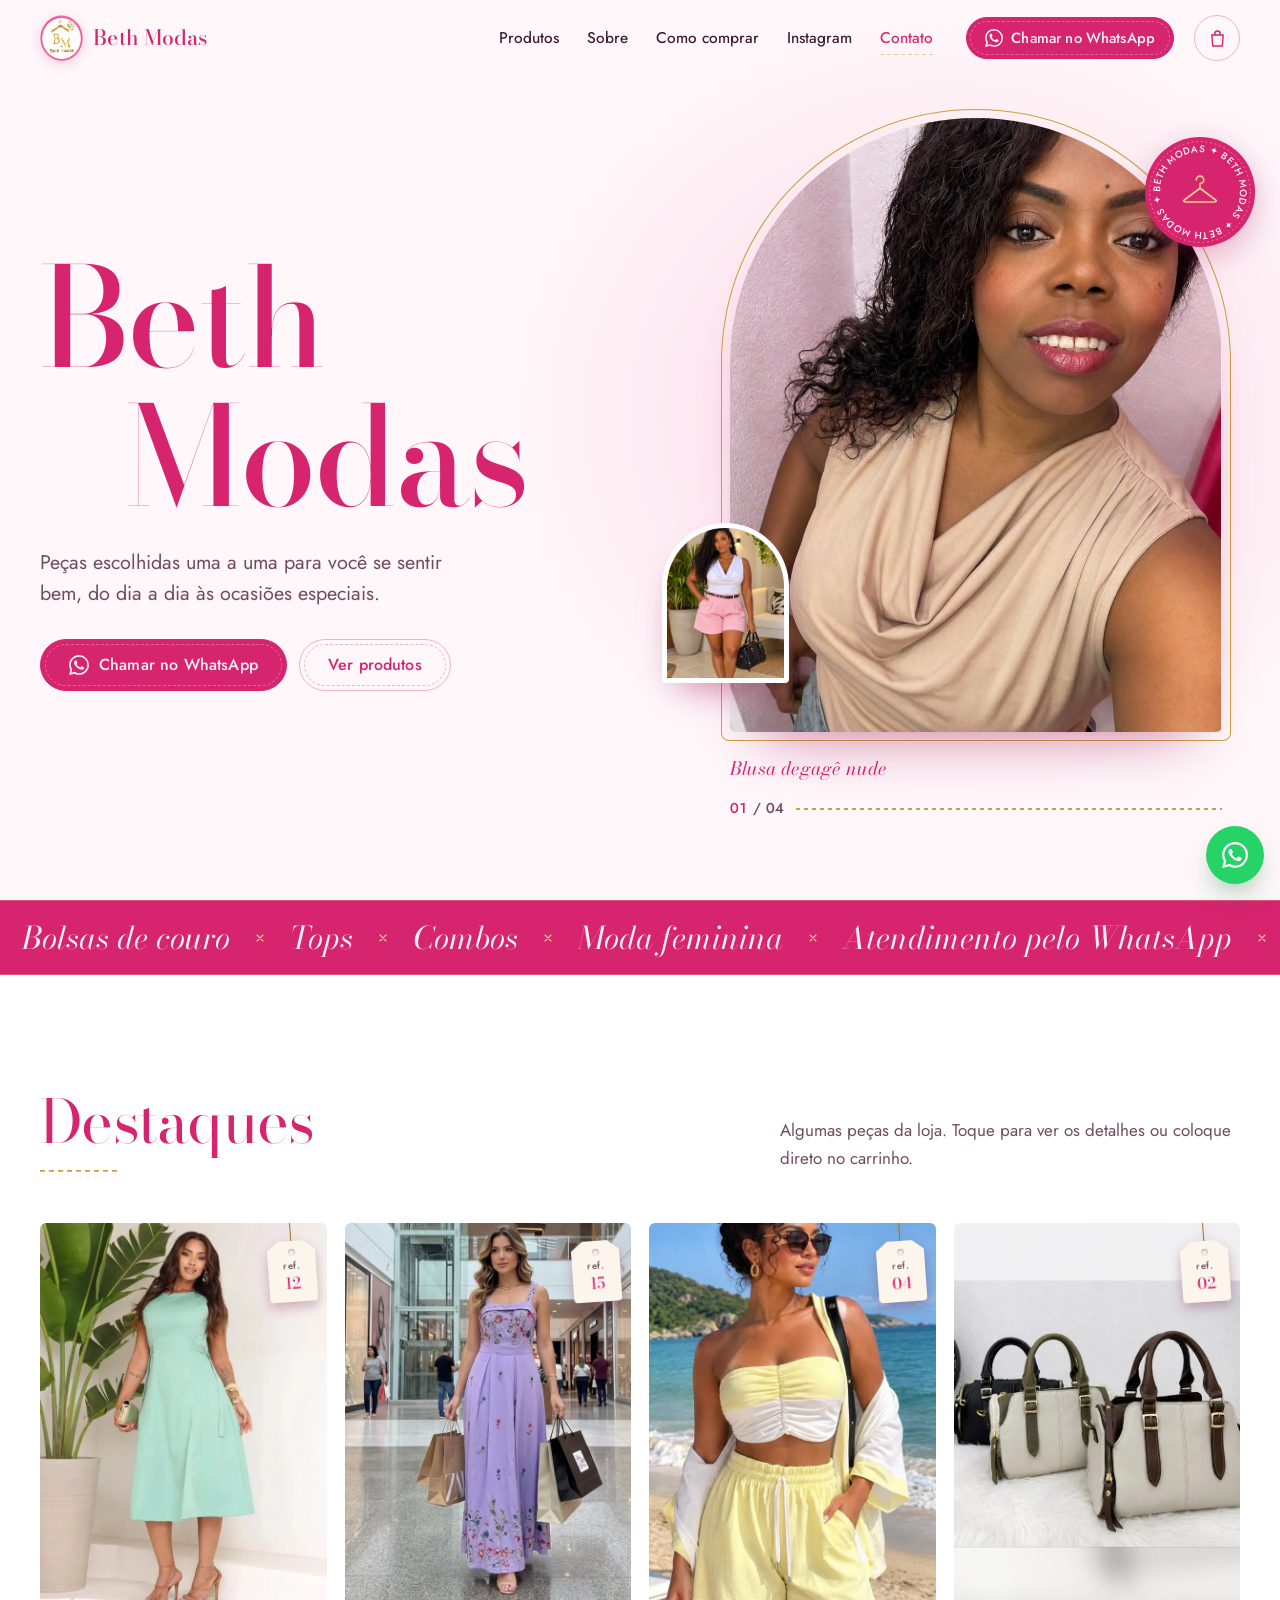
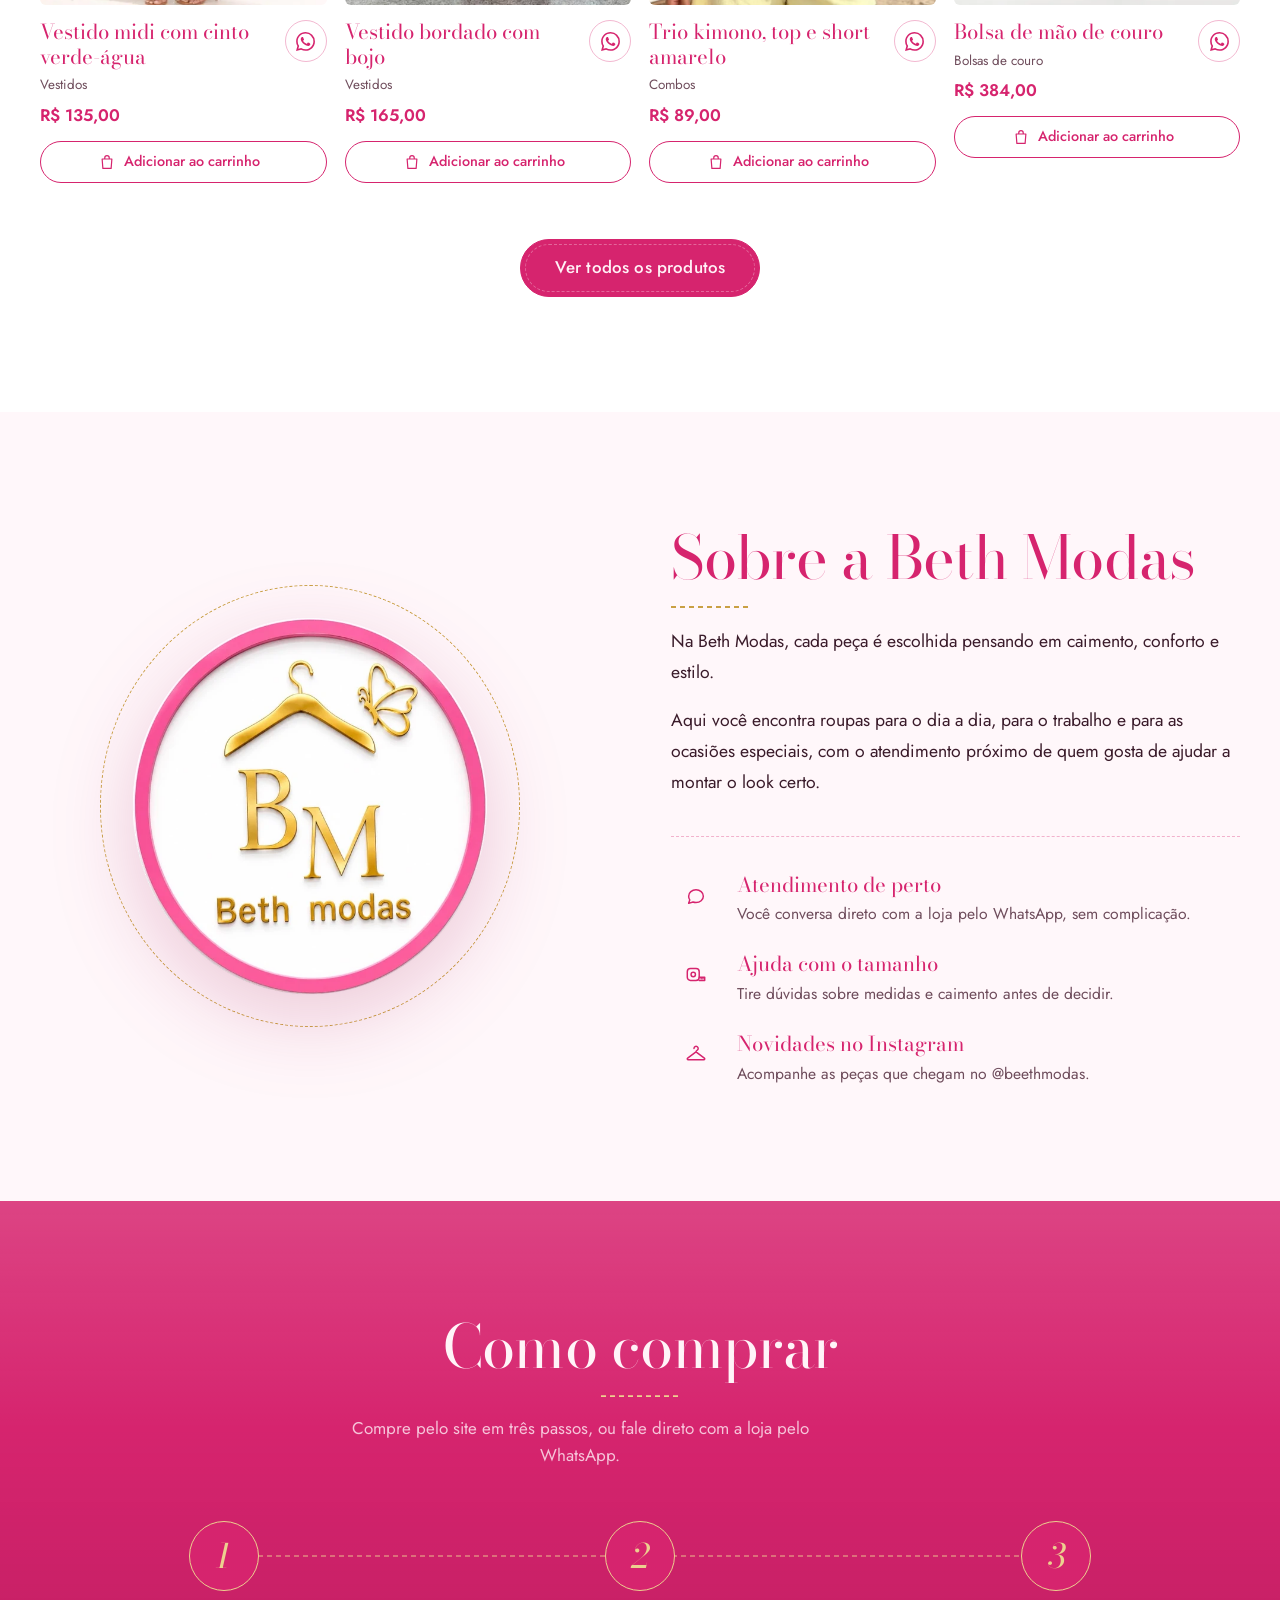
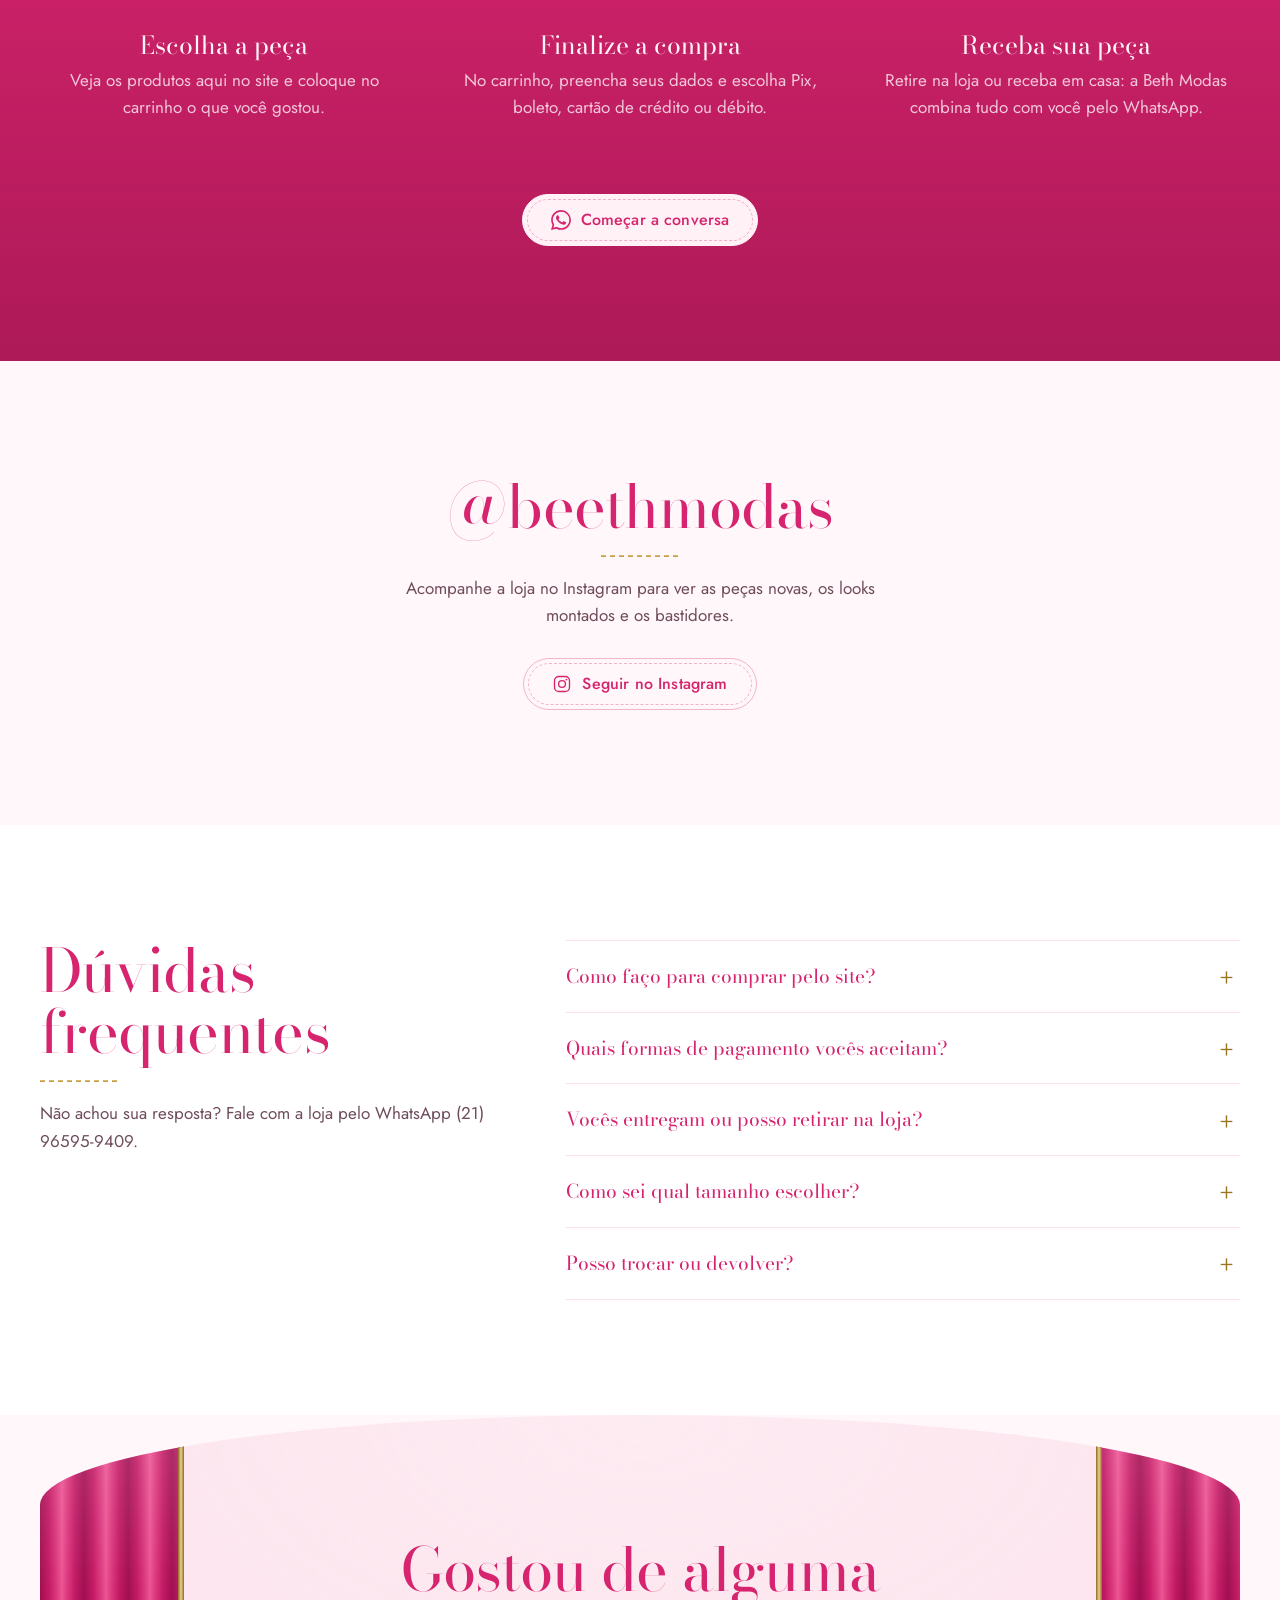
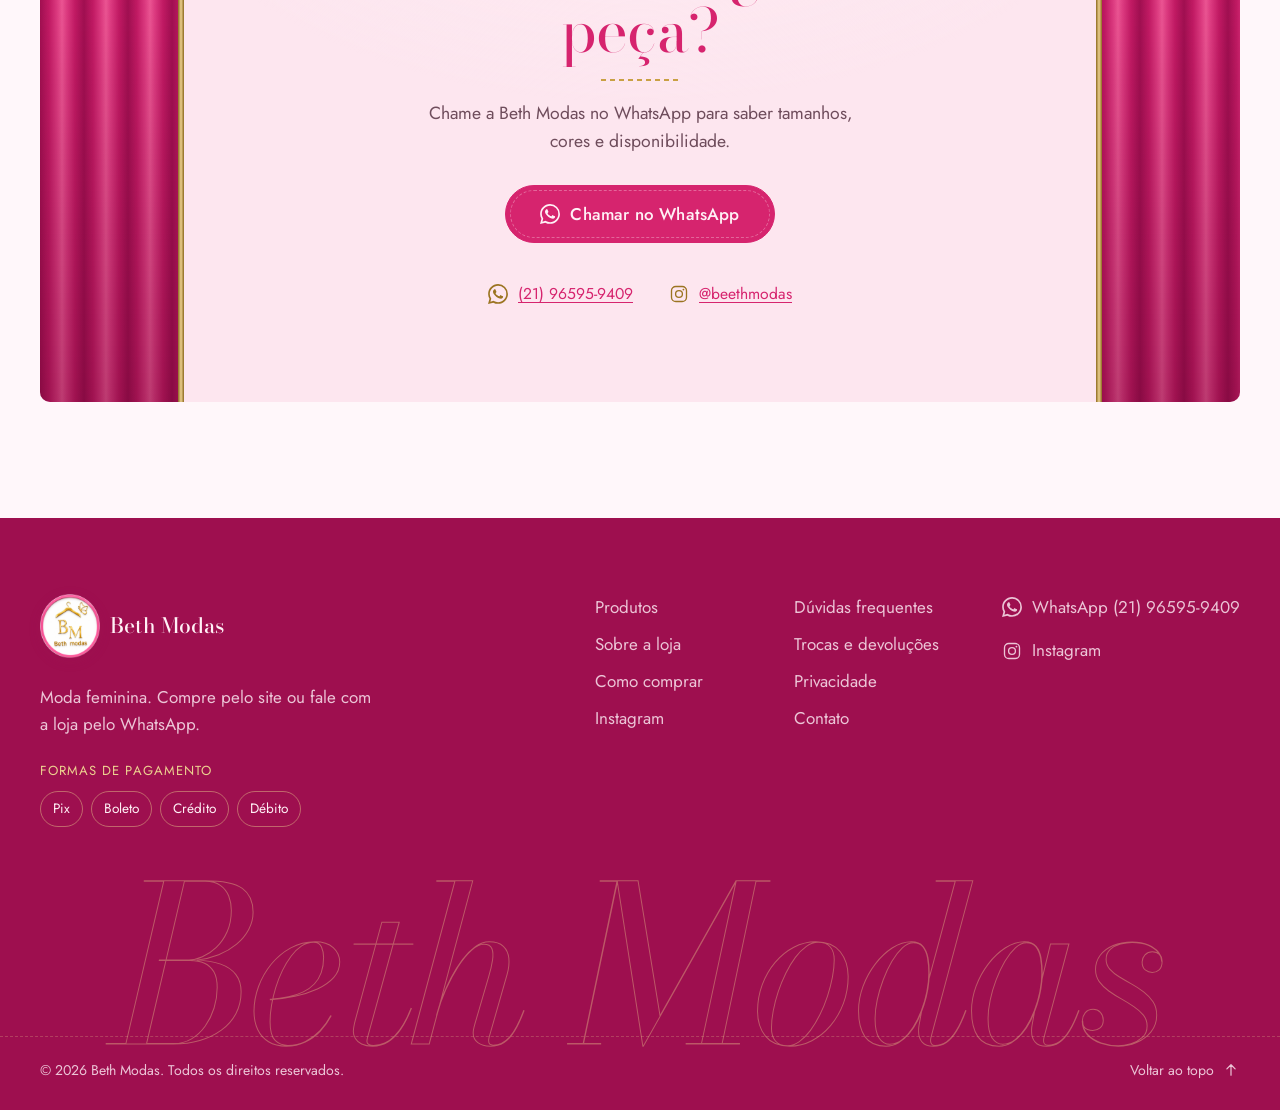
==== commit fd30bf42: "Ref. 18 vira a mochila de couro (R$ 399), com escolha de cor - BM-18: o anúncio da foto é a mochila " ====
--- a/index.html
+++ b/index.html
@@ -23,7 +23,7 @@
 <link rel="preload" href="assets/fonts/bodoni-moda.woff2" as="font" type="font/woff2" crossorigin>
 <link rel="preload" href="assets/fonts/jost.woff2" as="font" type="font/woff2" crossorigin>
 <link rel="preload" href="assets/img/fotos/carrossel-1.jpg?v=1792799157" as="image" fetchpriority="high">
-<link rel="stylesheet" href="assets/css/estilo.css?v=1793475795">
+<link rel="stylesheet" href="assets/css/estilo.css?v=1793739228">
 <script>
   (function (d) {
     d.classList.add('js');
@@ -531,7 +531,7 @@
   <svg class="icone" viewBox="0 0 24 24" width="24" height="24" aria-hidden="true" focusable="false"><path fill="currentColor" d="M17.47 14.38c-.3-.15-1.76-.87-2.03-.97-.27-.1-.47-.15-.67.15-.2.3-.77.97-.94 1.16-.17.2-.35.22-.64.08-.3-.15-1.26-.47-2.39-1.48-.88-.79-1.48-1.76-1.65-2.06-.17-.3-.02-.46.13-.6.13-.14.3-.35.45-.52.15-.17.2-.3.3-.5.1-.2.05-.37-.03-.52-.07-.15-.67-1.61-.92-2.21-.24-.58-.49-.5-.67-.51h-.57c-.2 0-.52.07-.79.37-.27.3-1.04 1.02-1.04 2.48s1.07 2.88 1.21 3.07c.15.2 2.1 3.2 5.08 4.49.71.31 1.26.49 1.7.63.71.23 1.36.2 1.87.12.57-.09 1.76-.72 2-1.41.25-.7.25-1.29.18-1.41-.08-.13-.28-.2-.57-.35m-5.42 7.4h-.01a9.87 9.87 0 0 1-5.03-1.38l-.36-.21-3.74.98 1-3.65-.24-.37a9.86 9.86 0 0 1-1.51-5.26c0-5.45 4.44-9.88 9.89-9.88 2.64 0 5.12 1.03 6.99 2.9a9.83 9.83 0 0 1 2.89 6.99c0 5.45-4.44 9.88-9.88 9.88m8.41-18.3A11.82 11.82 0 0 0 12.05 0C5.5 0 .16 5.34.16 11.89c0 2.1.55 4.14 1.59 5.95L.06 24l6.3-1.65a11.88 11.88 0 0 0 5.68 1.45h.01c6.55 0 11.89-5.34 11.89-11.89a11.82 11.82 0 0 0-3.48-8.41"/></svg><span class="whats-flutuante__texto">Fale com a gente</span>
 </a>
 
-<script src="assets/js/site.js?v=1793475795" defer></script>
-<script src="assets/js/loja.js?v=1793475795" defer></script>
+<script src="assets/js/site.js?v=1793739228" defer></script>
+<script src="assets/js/loja.js?v=1793739228" defer></script>
 </body>
 </html>
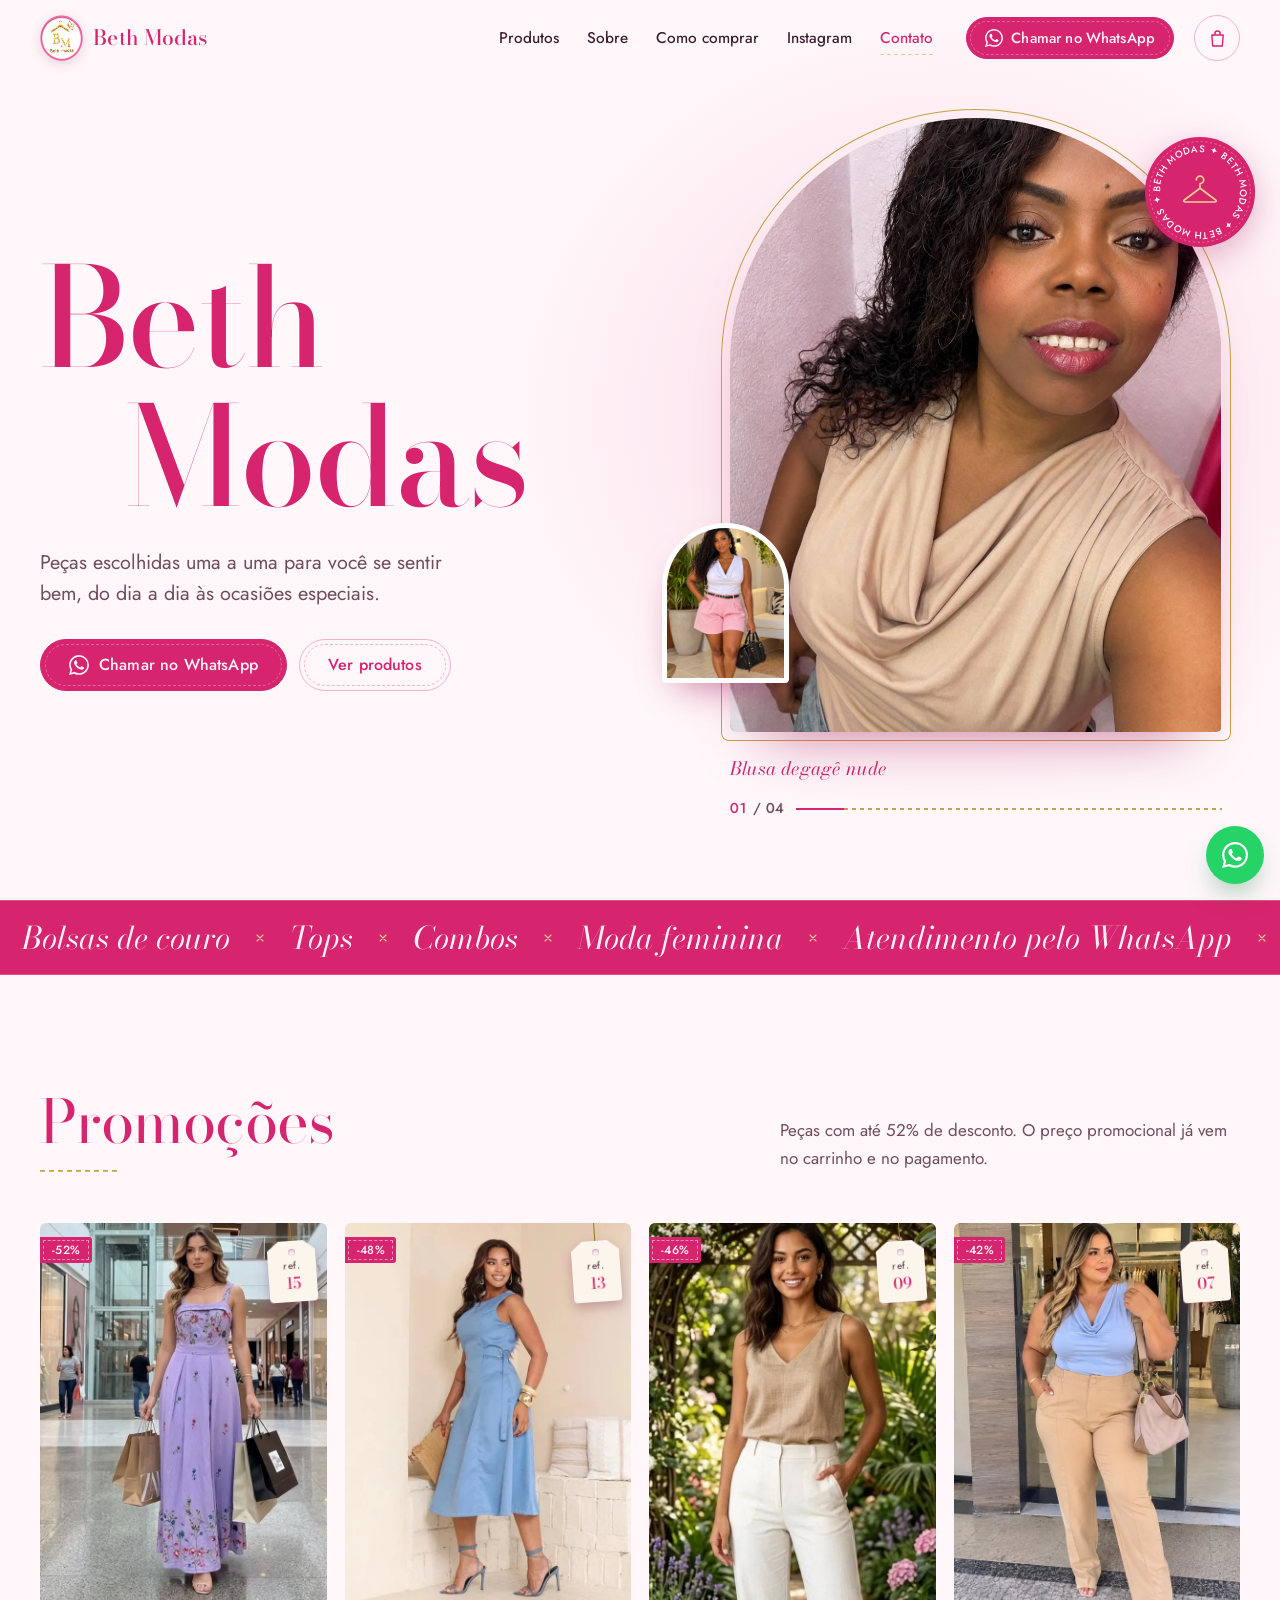
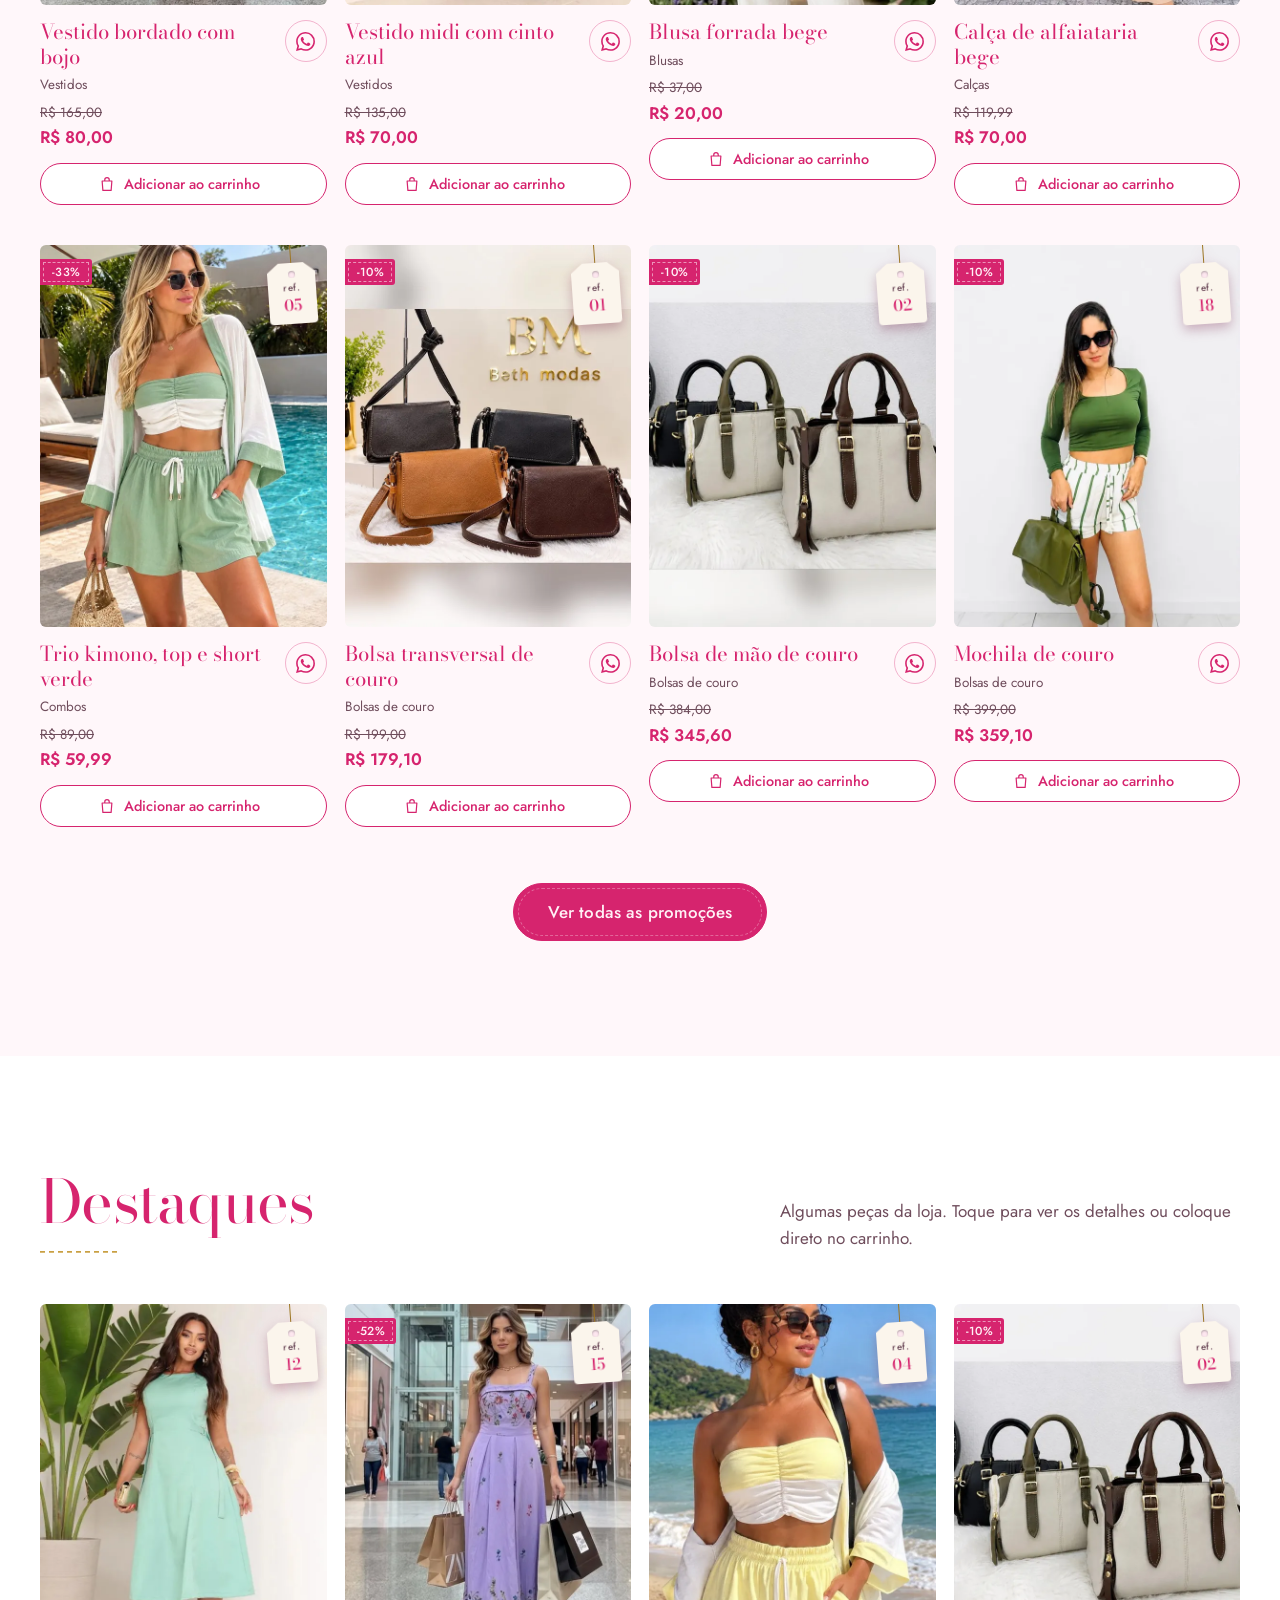
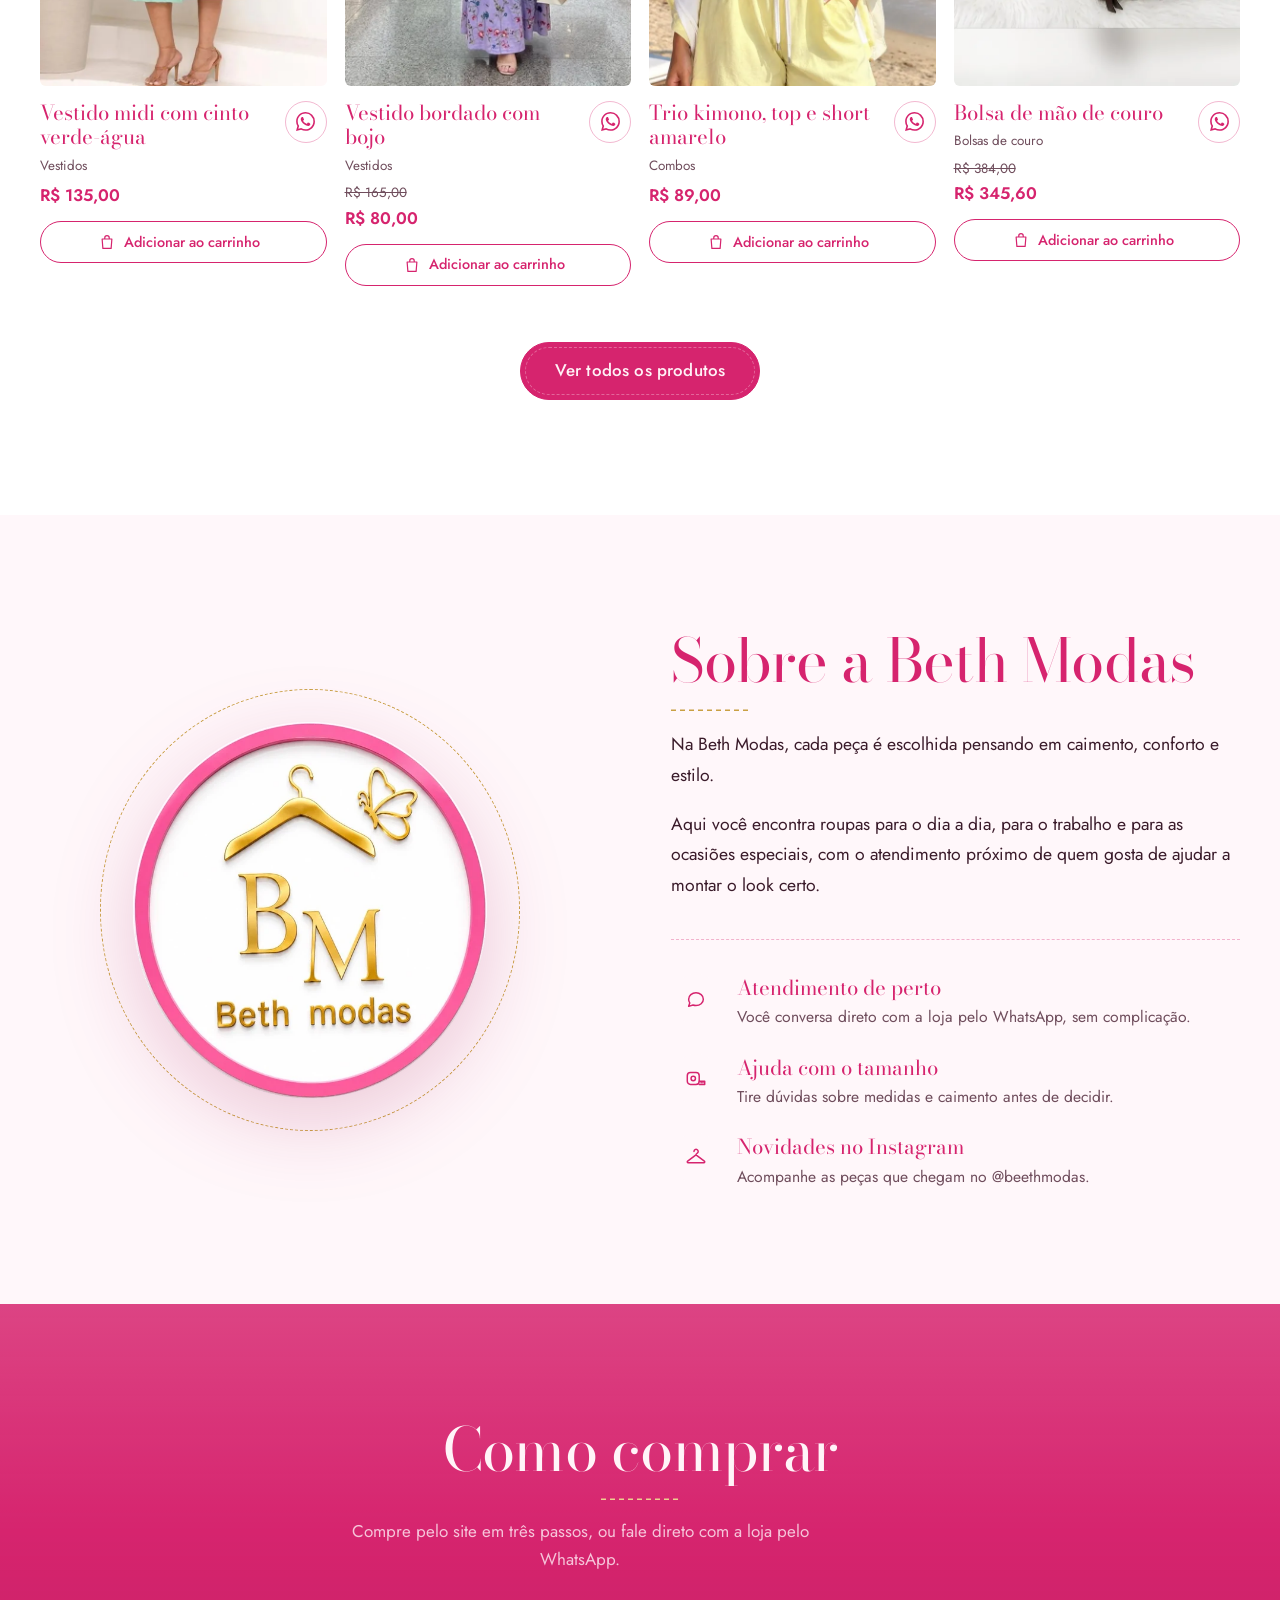
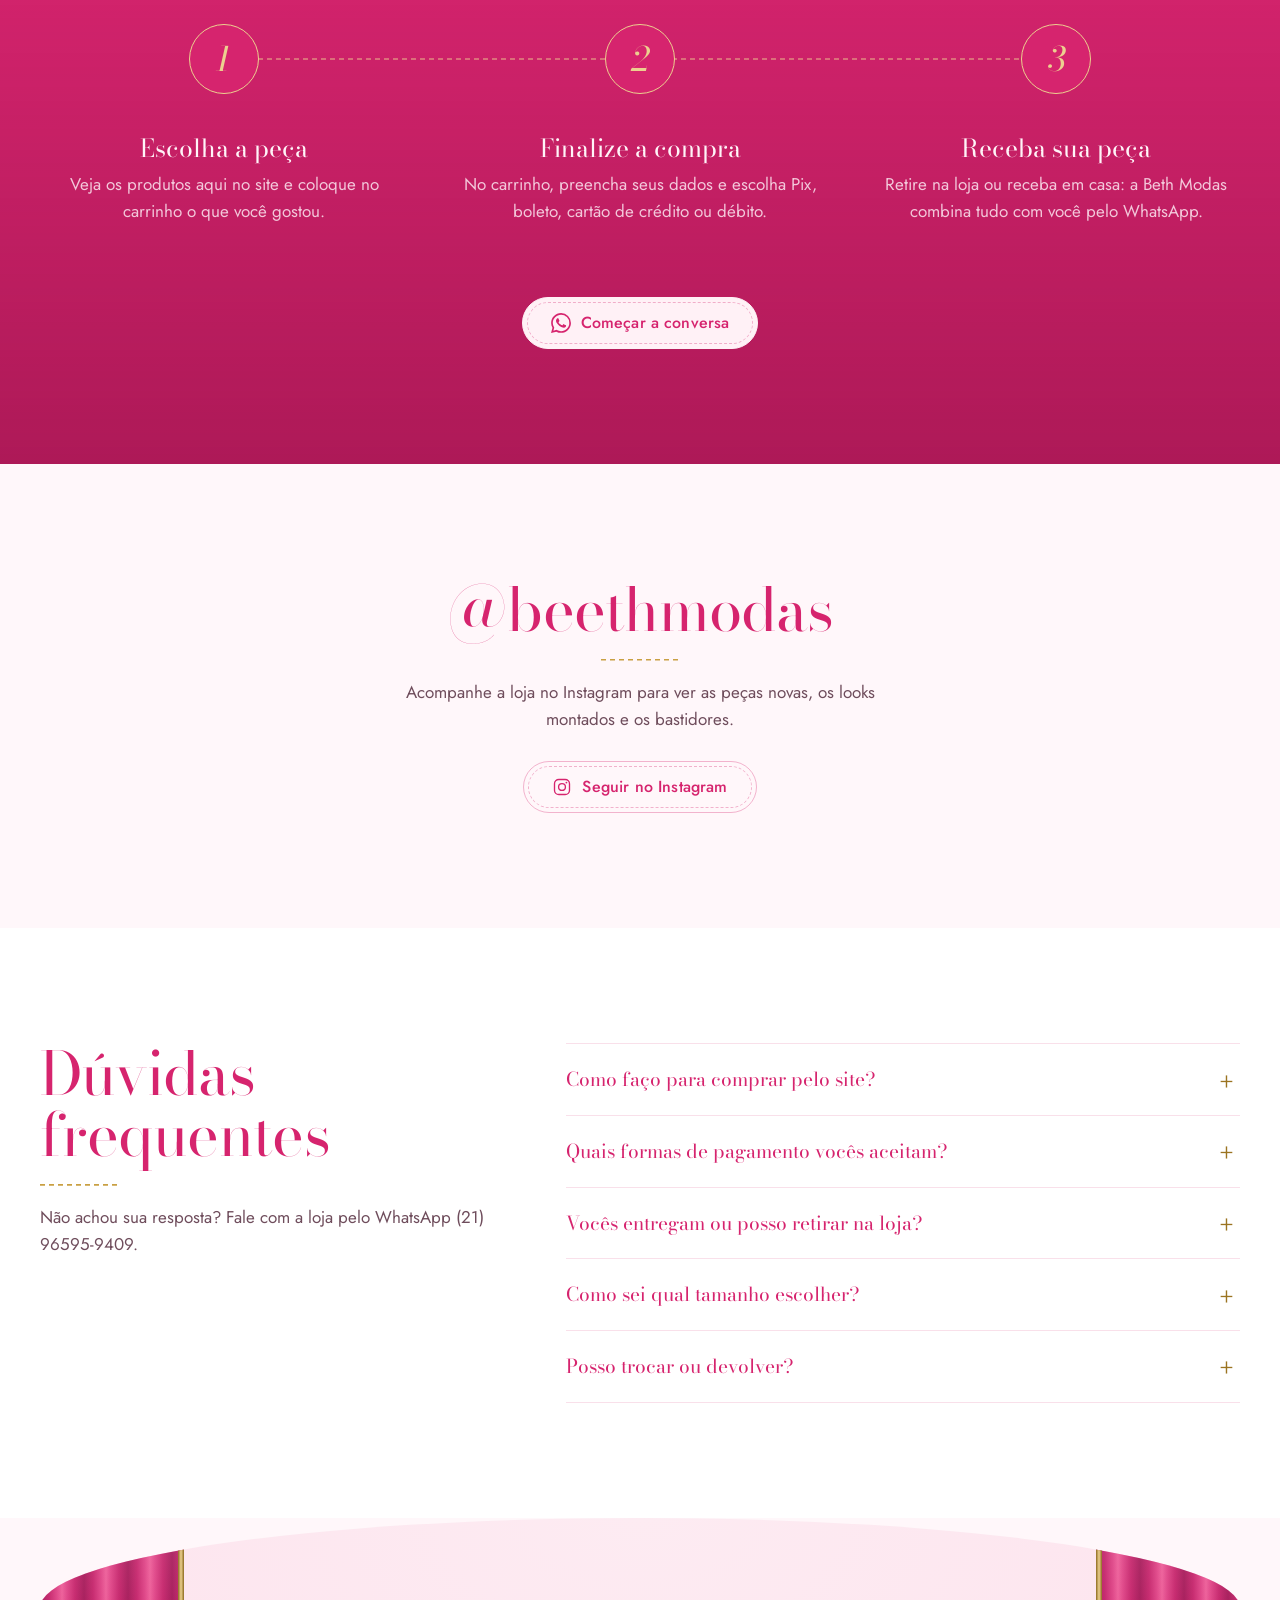
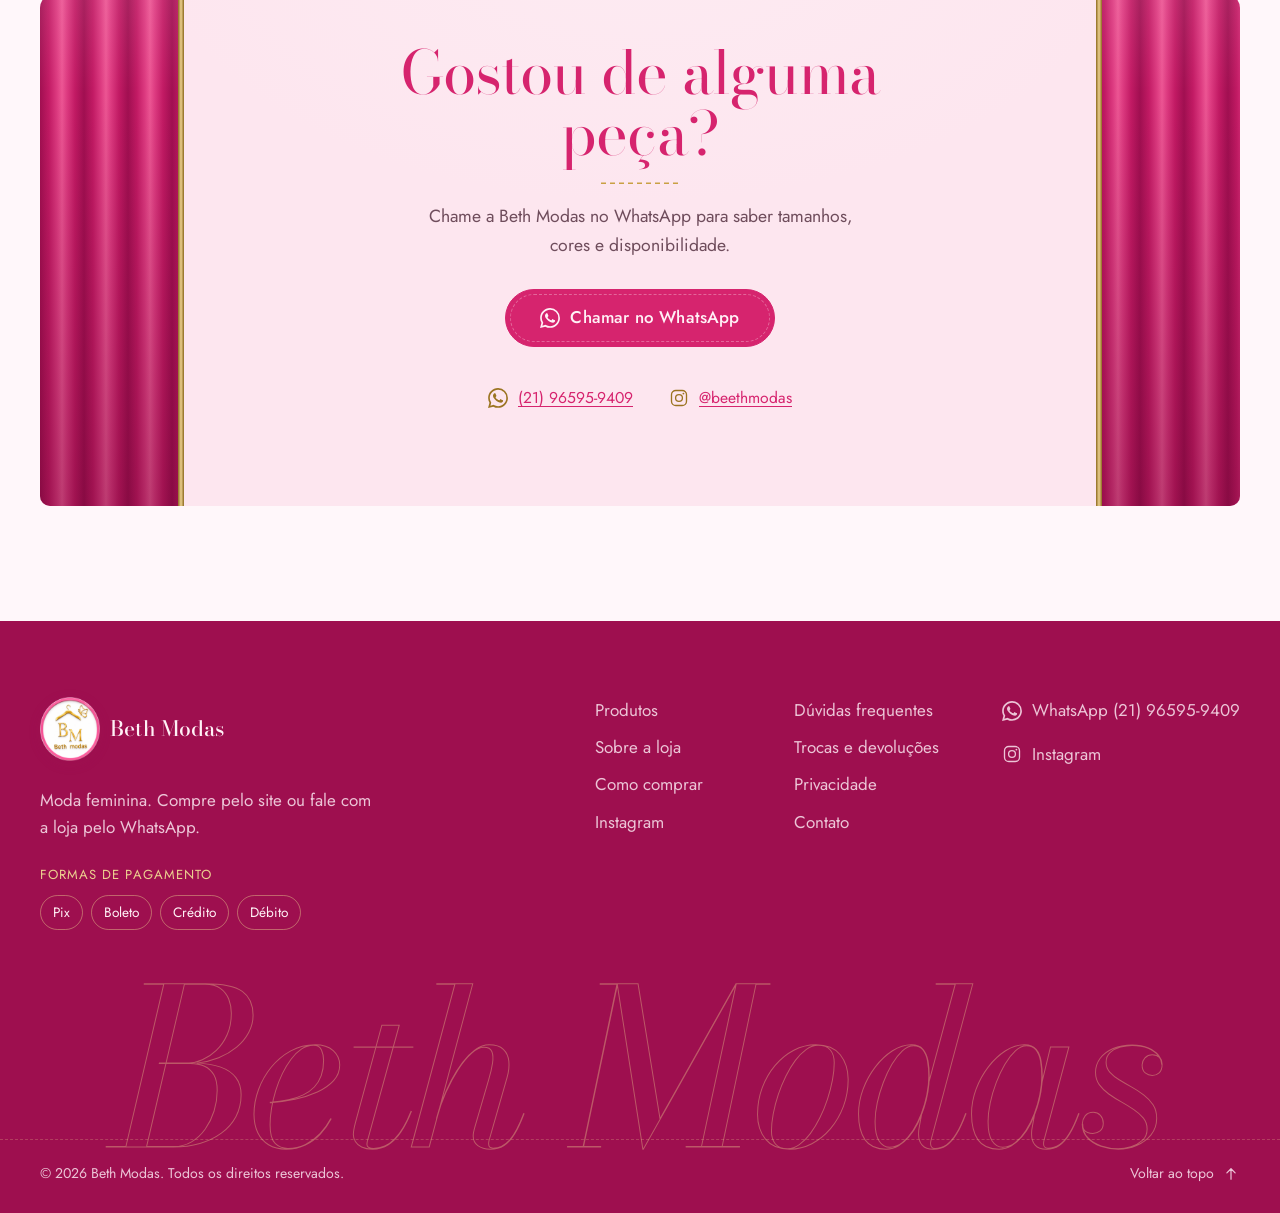
==== commit 8d43ea42: "Sistema de promoção: preço "De / Por", selo de desconto, filtro e seção na página inicial Promoções " ====
--- a/index.html
+++ b/index.html
@@ -23,7 +23,7 @@
 <link rel="preload" href="assets/fonts/bodoni-moda.woff2" as="font" type="font/woff2" crossorigin>
 <link rel="preload" href="assets/fonts/jost.woff2" as="font" type="font/woff2" crossorigin>
 <link rel="preload" href="assets/img/fotos/carrossel-1.jpg?v=1792799157" as="image" fetchpriority="high">
-<link rel="stylesheet" href="assets/css/estilo.css?v=1793739228">
+<link rel="stylesheet" href="assets/css/estilo.css?v=1794067950">
 <script>
   (function (d) {
     d.classList.add('js');
@@ -242,6 +242,220 @@
           </ul>
       </div>
 </div>
+<section class="promocoes secao" id="promocoes" aria-labelledby="promocoes-titulo">
+  <div class="container">
+    <div class="secao__cabeca secao__cabeca--linha">
+      <h2 class="secao__titulo" id="promocoes-titulo">Promoções</h2>
+      <p class="secao__texto">Peças com até 52% de desconto. O preço promocional já vem no carrinho e no pagamento.</p>
+    </div>
+    <ul class="vitrine__grade destaques__grade">
+      <li class="peca" data-ref="BM-15" data-categoria="vestidos" data-preco="80.00" data-promocao data-busca="vestido bordado com bojo vestidos promocao oferta desconto" style="--i:0">
+        <a class="peca__foto" href="produtos.html#BM-15">
+          <span class="sr">Ver detalhes: </span>
+          <img src="assets/img/produtos/mini/vestido-bordado-bojo.webp" srcset="assets/img/produtos/mini/vestido-bordado-bojo.webp 600w, assets/img/produtos/vestido-bordado-bojo.jpg 900w" sizes="(min-width: 1100px) 290px, (min-width: 640px) 31vw, 46vw" alt="Vestido bordado com bojo" width="900" height="1200" loading="lazy" decoding="async">
+          <span class="etiqueta" aria-hidden="true">
+            <span class="etiqueta__furo"></span>
+            <span class="etiqueta__rotulo">ref.</span><span class="etiqueta__valor">15</span>
+          </span>
+          <span class="peca__ver" aria-hidden="true"><svg class="icone" viewBox="0 0 24 24" width="24" height="24" aria-hidden="true" focusable="false"><g fill="none" stroke="currentColor" stroke-width="1.6" stroke-linecap="round" stroke-linejoin="round"><circle cx="10.5" cy="10.5" r="6"/><path d="m15 15 5 5M10.5 8v5M8 10.5h5"/></g></svg>Ver detalhes</span>
+          <span class="peca__promo" aria-hidden="true">-52%</span>
+        </a>
+        <div class="peca__info">
+          <div class="peca__textos">
+            <h3 class="peca__nome">Vestido bordado com bojo</h3>
+            <p class="peca__categoria">Vestidos</p>
+            <p class="peca__preco"><s class="peca__preco-de"><span class="sr">De </span>R$ 165,00</s> <span class="sr">por </span>R$ 80,00</p>
+          </div>
+          <a class="peca__whats" href="https://wa.me/5521965959409?text=Ol%C3%A1%2C%20Beth%20Modas%21%20Vi%20no%20site%20o%20produto%20%2AVestido%20bordado%20com%20bojo%2A%20%28R%24%2080%2C00%2C%20ref.%20BM-15%29%20e%20queria%20saber%20mais." target="_blank" rel="noopener">
+            <svg class="icone" viewBox="0 0 24 24" width="24" height="24" aria-hidden="true" focusable="false"><path fill="currentColor" d="M17.47 14.38c-.3-.15-1.76-.87-2.03-.97-.27-.1-.47-.15-.67.15-.2.3-.77.97-.94 1.16-.17.2-.35.22-.64.08-.3-.15-1.26-.47-2.39-1.48-.88-.79-1.48-1.76-1.65-2.06-.17-.3-.02-.46.13-.6.13-.14.3-.35.45-.52.15-.17.2-.3.3-.5.1-.2.05-.37-.03-.52-.07-.15-.67-1.61-.92-2.21-.24-.58-.49-.5-.67-.51h-.57c-.2 0-.52.07-.79.37-.27.3-1.04 1.02-1.04 2.48s1.07 2.88 1.21 3.07c.15.2 2.1 3.2 5.08 4.49.71.31 1.26.49 1.7.63.71.23 1.36.2 1.87.12.57-.09 1.76-.72 2-1.41.25-.7.25-1.29.18-1.41-.08-.13-.28-.2-.57-.35m-5.42 7.4h-.01a9.87 9.87 0 0 1-5.03-1.38l-.36-.21-3.74.98 1-3.65-.24-.37a9.86 9.86 0 0 1-1.51-5.26c0-5.45 4.44-9.88 9.89-9.88 2.64 0 5.12 1.03 6.99 2.9a9.83 9.83 0 0 1 2.89 6.99c0 5.45-4.44 9.88-9.88 9.88m8.41-18.3A11.82 11.82 0 0 0 12.05 0C5.5 0 .16 5.34.16 11.89c0 2.1.55 4.14 1.59 5.95L.06 24l6.3-1.65a11.88 11.88 0 0 0 5.68 1.45h.01c6.55 0 11.89-5.34 11.89-11.89a11.82 11.82 0 0 0-3.48-8.41"/></svg><span class="sr">Pedir Vestido bordado com bojo pelo WhatsApp</span>
+          </a>
+        </div>
+        <button type="button" class="peca__carrinho" data-carrinho-add data-ref="BM-15">
+          <svg class="icone" viewBox="0 0 24 24" width="24" height="24" aria-hidden="true" focusable="false"><path fill="none" stroke="currentColor" stroke-width="1.6" stroke-linecap="round" stroke-linejoin="round" d="M5.5 8h13l-1 12.5h-11L5.5 8ZM9 8V6.5a3 3 0 0 1 6 0V8"/></svg>Adicionar ao carrinho<span class="sr">: Vestido bordado com bojo</span>
+        </button>
+      </li>
+      <li class="peca" data-ref="BM-13" data-categoria="vestidos" data-preco="70.00" data-promocao data-busca="vestido midi com cinto azul vestidos promocao oferta desconto" style="--i:1">
+        <a class="peca__foto" href="produtos.html#BM-13">
+          <span class="sr">Ver detalhes: </span>
+          <img src="assets/img/produtos/mini/vestido-midi-cinto-azul.webp" srcset="assets/img/produtos/mini/vestido-midi-cinto-azul.webp 600w, assets/img/produtos/vestido-midi-cinto-azul.jpg 900w" sizes="(min-width: 1100px) 290px, (min-width: 640px) 31vw, 46vw" alt="Vestido midi com cinto azul" width="900" height="1200" loading="lazy" decoding="async">
+          <span class="etiqueta" aria-hidden="true">
+            <span class="etiqueta__furo"></span>
+            <span class="etiqueta__rotulo">ref.</span><span class="etiqueta__valor">13</span>
+          </span>
+          <span class="peca__ver" aria-hidden="true"><svg class="icone" viewBox="0 0 24 24" width="24" height="24" aria-hidden="true" focusable="false"><g fill="none" stroke="currentColor" stroke-width="1.6" stroke-linecap="round" stroke-linejoin="round"><circle cx="10.5" cy="10.5" r="6"/><path d="m15 15 5 5M10.5 8v5M8 10.5h5"/></g></svg>Ver detalhes</span>
+          <span class="peca__promo" aria-hidden="true">-48%</span>
+        </a>
+        <div class="peca__info">
+          <div class="peca__textos">
+            <h3 class="peca__nome">Vestido midi com cinto azul</h3>
+            <p class="peca__categoria">Vestidos</p>
+            <p class="peca__preco"><s class="peca__preco-de"><span class="sr">De </span>R$ 135,00</s> <span class="sr">por </span>R$ 70,00</p>
+          </div>
+          <a class="peca__whats" href="https://wa.me/5521965959409?text=Ol%C3%A1%2C%20Beth%20Modas%21%20Vi%20no%20site%20o%20produto%20%2AVestido%20midi%20com%20cinto%20azul%2A%20%28R%24%2070%2C00%2C%20ref.%20BM-13%29%20e%20queria%20saber%20mais." target="_blank" rel="noopener">
+            <svg class="icone" viewBox="0 0 24 24" width="24" height="24" aria-hidden="true" focusable="false"><path fill="currentColor" d="M17.47 14.38c-.3-.15-1.76-.87-2.03-.97-.27-.1-.47-.15-.67.15-.2.3-.77.97-.94 1.16-.17.2-.35.22-.64.08-.3-.15-1.26-.47-2.39-1.48-.88-.79-1.48-1.76-1.65-2.06-.17-.3-.02-.46.13-.6.13-.14.3-.35.45-.52.15-.17.2-.3.3-.5.1-.2.05-.37-.03-.52-.07-.15-.67-1.61-.92-2.21-.24-.58-.49-.5-.67-.51h-.57c-.2 0-.52.07-.79.37-.27.3-1.04 1.02-1.04 2.48s1.07 2.88 1.21 3.07c.15.2 2.1 3.2 5.08 4.49.71.31 1.26.49 1.7.63.71.23 1.36.2 1.87.12.57-.09 1.76-.72 2-1.41.25-.7.25-1.29.18-1.41-.08-.13-.28-.2-.57-.35m-5.42 7.4h-.01a9.87 9.87 0 0 1-5.03-1.38l-.36-.21-3.74.98 1-3.65-.24-.37a9.86 9.86 0 0 1-1.51-5.26c0-5.45 4.44-9.88 9.89-9.88 2.64 0 5.12 1.03 6.99 2.9a9.83 9.83 0 0 1 2.89 6.99c0 5.45-4.44 9.88-9.88 9.88m8.41-18.3A11.82 11.82 0 0 0 12.05 0C5.5 0 .16 5.34.16 11.89c0 2.1.55 4.14 1.59 5.95L.06 24l6.3-1.65a11.88 11.88 0 0 0 5.68 1.45h.01c6.55 0 11.89-5.34 11.89-11.89a11.82 11.82 0 0 0-3.48-8.41"/></svg><span class="sr">Pedir Vestido midi com cinto azul pelo WhatsApp</span>
+          </a>
+        </div>
+        <button type="button" class="peca__carrinho" data-carrinho-add data-ref="BM-13">
+          <svg class="icone" viewBox="0 0 24 24" width="24" height="24" aria-hidden="true" focusable="false"><path fill="none" stroke="currentColor" stroke-width="1.6" stroke-linecap="round" stroke-linejoin="round" d="M5.5 8h13l-1 12.5h-11L5.5 8ZM9 8V6.5a3 3 0 0 1 6 0V8"/></svg>Adicionar ao carrinho<span class="sr">: Vestido midi com cinto azul</span>
+        </button>
+      </li>
+      <li class="peca" data-ref="BM-09" data-categoria="blusas" data-preco="20.00" data-promocao data-busca="blusa forrada bege blusas promocao oferta desconto" style="--i:2">
+        <a class="peca__foto" href="produtos.html#BM-09">
+          <span class="sr">Ver detalhes: </span>
+          <img src="assets/img/produtos/mini/blusa-forrada-bege.webp" srcset="assets/img/produtos/mini/blusa-forrada-bege.webp 600w, assets/img/produtos/blusa-forrada-bege.jpg 900w" sizes="(min-width: 1100px) 290px, (min-width: 640px) 31vw, 46vw" alt="Blusa forrada bege" width="900" height="1200" loading="lazy" decoding="async">
+          <span class="etiqueta" aria-hidden="true">
+            <span class="etiqueta__furo"></span>
+            <span class="etiqueta__rotulo">ref.</span><span class="etiqueta__valor">09</span>
+          </span>
+          <span class="peca__ver" aria-hidden="true"><svg class="icone" viewBox="0 0 24 24" width="24" height="24" aria-hidden="true" focusable="false"><g fill="none" stroke="currentColor" stroke-width="1.6" stroke-linecap="round" stroke-linejoin="round"><circle cx="10.5" cy="10.5" r="6"/><path d="m15 15 5 5M10.5 8v5M8 10.5h5"/></g></svg>Ver detalhes</span>
+          <span class="peca__promo" aria-hidden="true">-46%</span>
+        </a>
+        <div class="peca__info">
+          <div class="peca__textos">
+            <h3 class="peca__nome">Blusa forrada bege</h3>
+            <p class="peca__categoria">Blusas</p>
+            <p class="peca__preco"><s class="peca__preco-de"><span class="sr">De </span>R$ 37,00</s> <span class="sr">por </span>R$ 20,00</p>
+          </div>
+          <a class="peca__whats" href="https://wa.me/5521965959409?text=Ol%C3%A1%2C%20Beth%20Modas%21%20Vi%20no%20site%20o%20produto%20%2ABlusa%20forrada%20bege%2A%20%28R%24%2020%2C00%2C%20ref.%20BM-09%29%20e%20queria%20saber%20mais." target="_blank" rel="noopener">
+            <svg class="icone" viewBox="0 0 24 24" width="24" height="24" aria-hidden="true" focusable="false"><path fill="currentColor" d="M17.47 14.38c-.3-.15-1.76-.87-2.03-.97-.27-.1-.47-.15-.67.15-.2.3-.77.97-.94 1.16-.17.2-.35.22-.64.08-.3-.15-1.26-.47-2.39-1.48-.88-.79-1.48-1.76-1.65-2.06-.17-.3-.02-.46.13-.6.13-.14.3-.35.45-.52.15-.17.2-.3.3-.5.1-.2.05-.37-.03-.52-.07-.15-.67-1.61-.92-2.21-.24-.58-.49-.5-.67-.51h-.57c-.2 0-.52.07-.79.37-.27.3-1.04 1.02-1.04 2.48s1.07 2.88 1.21 3.07c.15.2 2.1 3.2 5.08 4.49.71.31 1.26.49 1.7.63.71.23 1.36.2 1.87.12.57-.09 1.76-.72 2-1.41.25-.7.25-1.29.18-1.41-.08-.13-.28-.2-.57-.35m-5.42 7.4h-.01a9.87 9.87 0 0 1-5.03-1.38l-.36-.21-3.74.98 1-3.65-.24-.37a9.86 9.86 0 0 1-1.51-5.26c0-5.45 4.44-9.88 9.89-9.88 2.64 0 5.12 1.03 6.99 2.9a9.83 9.83 0 0 1 2.89 6.99c0 5.45-4.44 9.88-9.88 9.88m8.41-18.3A11.82 11.82 0 0 0 12.05 0C5.5 0 .16 5.34.16 11.89c0 2.1.55 4.14 1.59 5.95L.06 24l6.3-1.65a11.88 11.88 0 0 0 5.68 1.45h.01c6.55 0 11.89-5.34 11.89-11.89a11.82 11.82 0 0 0-3.48-8.41"/></svg><span class="sr">Pedir Blusa forrada bege pelo WhatsApp</span>
+          </a>
+        </div>
+        <button type="button" class="peca__carrinho" data-carrinho-add data-ref="BM-09" data-tem-tamanho>
+          <svg class="icone" viewBox="0 0 24 24" width="24" height="24" aria-hidden="true" focusable="false"><path fill="none" stroke="currentColor" stroke-width="1.6" stroke-linecap="round" stroke-linejoin="round" d="M5.5 8h13l-1 12.5h-11L5.5 8ZM9 8V6.5a3 3 0 0 1 6 0V8"/></svg>Adicionar ao carrinho<span class="sr">: Blusa forrada bege</span>
+        </button>
+      </li>
+      <li class="peca" data-ref="BM-07" data-categoria="calcas" data-preco="70.00" data-promocao data-busca="calca de alfaiataria bege calcas promocao oferta desconto" style="--i:3">
+        <a class="peca__foto" href="produtos.html#BM-07">
+          <span class="sr">Ver detalhes: </span>
+          <img src="assets/img/produtos/mini/calca-alfaiataria-bege.webp" srcset="assets/img/produtos/mini/calca-alfaiataria-bege.webp 600w, assets/img/produtos/calca-alfaiataria-bege.jpg 900w" sizes="(min-width: 1100px) 290px, (min-width: 640px) 31vw, 46vw" alt="Calça de alfaiataria bege" width="900" height="1200" loading="lazy" decoding="async">
+          <span class="etiqueta" aria-hidden="true">
+            <span class="etiqueta__furo"></span>
+            <span class="etiqueta__rotulo">ref.</span><span class="etiqueta__valor">07</span>
+          </span>
+          <span class="peca__ver" aria-hidden="true"><svg class="icone" viewBox="0 0 24 24" width="24" height="24" aria-hidden="true" focusable="false"><g fill="none" stroke="currentColor" stroke-width="1.6" stroke-linecap="round" stroke-linejoin="round"><circle cx="10.5" cy="10.5" r="6"/><path d="m15 15 5 5M10.5 8v5M8 10.5h5"/></g></svg>Ver detalhes</span>
+          <span class="peca__promo" aria-hidden="true">-42%</span>
+        </a>
+        <div class="peca__info">
+          <div class="peca__textos">
+            <h3 class="peca__nome">Calça de alfaiataria bege</h3>
+            <p class="peca__categoria">Calças</p>
+            <p class="peca__preco"><s class="peca__preco-de"><span class="sr">De </span>R$ 119,99</s> <span class="sr">por </span>R$ 70,00</p>
+          </div>
+          <a class="peca__whats" href="https://wa.me/5521965959409?text=Ol%C3%A1%2C%20Beth%20Modas%21%20Vi%20no%20site%20o%20produto%20%2ACal%C3%A7a%20de%20alfaiataria%20bege%2A%20%28R%24%2070%2C00%2C%20ref.%20BM-07%29%20e%20queria%20saber%20mais." target="_blank" rel="noopener">
+            <svg class="icone" viewBox="0 0 24 24" width="24" height="24" aria-hidden="true" focusable="false"><path fill="currentColor" d="M17.47 14.38c-.3-.15-1.76-.87-2.03-.97-.27-.1-.47-.15-.67.15-.2.3-.77.97-.94 1.16-.17.2-.35.22-.64.08-.3-.15-1.26-.47-2.39-1.48-.88-.79-1.48-1.76-1.65-2.06-.17-.3-.02-.46.13-.6.13-.14.3-.35.45-.52.15-.17.2-.3.3-.5.1-.2.05-.37-.03-.52-.07-.15-.67-1.61-.92-2.21-.24-.58-.49-.5-.67-.51h-.57c-.2 0-.52.07-.79.37-.27.3-1.04 1.02-1.04 2.48s1.07 2.88 1.21 3.07c.15.2 2.1 3.2 5.08 4.49.71.31 1.26.49 1.7.63.71.23 1.36.2 1.87.12.57-.09 1.76-.72 2-1.41.25-.7.25-1.29.18-1.41-.08-.13-.28-.2-.57-.35m-5.42 7.4h-.01a9.87 9.87 0 0 1-5.03-1.38l-.36-.21-3.74.98 1-3.65-.24-.37a9.86 9.86 0 0 1-1.51-5.26c0-5.45 4.44-9.88 9.89-9.88 2.64 0 5.12 1.03 6.99 2.9a9.83 9.83 0 0 1 2.89 6.99c0 5.45-4.44 9.88-9.88 9.88m8.41-18.3A11.82 11.82 0 0 0 12.05 0C5.5 0 .16 5.34.16 11.89c0 2.1.55 4.14 1.59 5.95L.06 24l6.3-1.65a11.88 11.88 0 0 0 5.68 1.45h.01c6.55 0 11.89-5.34 11.89-11.89a11.82 11.82 0 0 0-3.48-8.41"/></svg><span class="sr">Pedir Calça de alfaiataria bege pelo WhatsApp</span>
+          </a>
+        </div>
+        <button type="button" class="peca__carrinho" data-carrinho-add data-ref="BM-07">
+          <svg class="icone" viewBox="0 0 24 24" width="24" height="24" aria-hidden="true" focusable="false"><path fill="none" stroke="currentColor" stroke-width="1.6" stroke-linecap="round" stroke-linejoin="round" d="M5.5 8h13l-1 12.5h-11L5.5 8ZM9 8V6.5a3 3 0 0 1 6 0V8"/></svg>Adicionar ao carrinho<span class="sr">: Calça de alfaiataria bege</span>
+        </button>
+      </li>
+      <li class="peca" data-ref="BM-05" data-categoria="combos" data-preco="59.99" data-promocao data-busca="trio kimono, top e short verde combos promocao oferta desconto" style="--i:4">
+        <a class="peca__foto" href="produtos.html#BM-05">
+          <span class="sr">Ver detalhes: </span>
+          <img src="assets/img/produtos/mini/trio-kimono-verde.webp" srcset="assets/img/produtos/mini/trio-kimono-verde.webp 600w, assets/img/produtos/trio-kimono-verde.jpg 900w" sizes="(min-width: 1100px) 290px, (min-width: 640px) 31vw, 46vw" alt="Trio kimono, top e short verde" width="900" height="1200" loading="lazy" decoding="async">
+          <span class="etiqueta" aria-hidden="true">
+            <span class="etiqueta__furo"></span>
+            <span class="etiqueta__rotulo">ref.</span><span class="etiqueta__valor">05</span>
+          </span>
+          <span class="peca__ver" aria-hidden="true"><svg class="icone" viewBox="0 0 24 24" width="24" height="24" aria-hidden="true" focusable="false"><g fill="none" stroke="currentColor" stroke-width="1.6" stroke-linecap="round" stroke-linejoin="round"><circle cx="10.5" cy="10.5" r="6"/><path d="m15 15 5 5M10.5 8v5M8 10.5h5"/></g></svg>Ver detalhes</span>
+          <span class="peca__promo" aria-hidden="true">-33%</span>
+        </a>
+        <div class="peca__info">
+          <div class="peca__textos">
+            <h3 class="peca__nome">Trio kimono, top e short verde</h3>
+            <p class="peca__categoria">Combos</p>
+            <p class="peca__preco"><s class="peca__preco-de"><span class="sr">De </span>R$ 89,00</s> <span class="sr">por </span>R$ 59,99</p>
+          </div>
+          <a class="peca__whats" href="https://wa.me/5521965959409?text=Ol%C3%A1%2C%20Beth%20Modas%21%20Vi%20no%20site%20o%20produto%20%2ATrio%20kimono%2C%20top%20e%20short%20verde%2A%20%28R%24%2059%2C99%2C%20ref.%20BM-05%29%20e%20queria%20saber%20mais." target="_blank" rel="noopener">
+            <svg class="icone" viewBox="0 0 24 24" width="24" height="24" aria-hidden="true" focusable="false"><path fill="currentColor" d="M17.47 14.38c-.3-.15-1.76-.87-2.03-.97-.27-.1-.47-.15-.67.15-.2.3-.77.97-.94 1.16-.17.2-.35.22-.64.08-.3-.15-1.26-.47-2.39-1.48-.88-.79-1.48-1.76-1.65-2.06-.17-.3-.02-.46.13-.6.13-.14.3-.35.45-.52.15-.17.2-.3.3-.5.1-.2.05-.37-.03-.52-.07-.15-.67-1.61-.92-2.21-.24-.58-.49-.5-.67-.51h-.57c-.2 0-.52.07-.79.37-.27.3-1.04 1.02-1.04 2.48s1.07 2.88 1.21 3.07c.15.2 2.1 3.2 5.08 4.49.71.31 1.26.49 1.7.63.71.23 1.36.2 1.87.12.57-.09 1.76-.72 2-1.41.25-.7.25-1.29.18-1.41-.08-.13-.28-.2-.57-.35m-5.42 7.4h-.01a9.87 9.87 0 0 1-5.03-1.38l-.36-.21-3.74.98 1-3.65-.24-.37a9.86 9.86 0 0 1-1.51-5.26c0-5.45 4.44-9.88 9.89-9.88 2.64 0 5.12 1.03 6.99 2.9a9.83 9.83 0 0 1 2.89 6.99c0 5.45-4.44 9.88-9.88 9.88m8.41-18.3A11.82 11.82 0 0 0 12.05 0C5.5 0 .16 5.34.16 11.89c0 2.1.55 4.14 1.59 5.95L.06 24l6.3-1.65a11.88 11.88 0 0 0 5.68 1.45h.01c6.55 0 11.89-5.34 11.89-11.89a11.82 11.82 0 0 0-3.48-8.41"/></svg><span class="sr">Pedir Trio kimono, top e short verde pelo WhatsApp</span>
+          </a>
+        </div>
+        <button type="button" class="peca__carrinho" data-carrinho-add data-ref="BM-05">
+          <svg class="icone" viewBox="0 0 24 24" width="24" height="24" aria-hidden="true" focusable="false"><path fill="none" stroke="currentColor" stroke-width="1.6" stroke-linecap="round" stroke-linejoin="round" d="M5.5 8h13l-1 12.5h-11L5.5 8ZM9 8V6.5a3 3 0 0 1 6 0V8"/></svg>Adicionar ao carrinho<span class="sr">: Trio kimono, top e short verde</span>
+        </button>
+      </li>
+      <li class="peca" data-ref="BM-01" data-categoria="bolsas" data-preco="179.10" data-promocao data-busca="bolsa transversal de couro bolsas de couro promocao oferta desconto" style="--i:5">
+        <a class="peca__foto" href="produtos.html#BM-01">
+          <span class="sr">Ver detalhes: </span>
+          <img src="assets/img/produtos/mini/bolsa-transversal-couro.webp" srcset="assets/img/produtos/mini/bolsa-transversal-couro.webp 600w, assets/img/produtos/bolsa-transversal-couro.jpg 900w" sizes="(min-width: 1100px) 290px, (min-width: 640px) 31vw, 46vw" alt="Bolsa transversal de couro" width="900" height="1200" loading="lazy" decoding="async">
+          <span class="etiqueta" aria-hidden="true">
+            <span class="etiqueta__furo"></span>
+            <span class="etiqueta__rotulo">ref.</span><span class="etiqueta__valor">01</span>
+          </span>
+          <span class="peca__ver" aria-hidden="true"><svg class="icone" viewBox="0 0 24 24" width="24" height="24" aria-hidden="true" focusable="false"><g fill="none" stroke="currentColor" stroke-width="1.6" stroke-linecap="round" stroke-linejoin="round"><circle cx="10.5" cy="10.5" r="6"/><path d="m15 15 5 5M10.5 8v5M8 10.5h5"/></g></svg>Ver detalhes</span>
+          <span class="peca__promo" aria-hidden="true">-10%</span>
+        </a>
+        <div class="peca__info">
+          <div class="peca__textos">
+            <h3 class="peca__nome">Bolsa transversal de couro</h3>
+            <p class="peca__categoria">Bolsas de couro</p>
+            <p class="peca__preco"><s class="peca__preco-de"><span class="sr">De </span>R$ 199,00</s> <span class="sr">por </span>R$ 179,10</p>
+          </div>
+          <a class="peca__whats" href="https://wa.me/5521965959409?text=Ol%C3%A1%2C%20Beth%20Modas%21%20Vi%20no%20site%20o%20produto%20%2ABolsa%20transversal%20de%20couro%2A%20%28R%24%20179%2C10%2C%20ref.%20BM-01%29%20e%20queria%20saber%20mais." target="_blank" rel="noopener">
+            <svg class="icone" viewBox="0 0 24 24" width="24" height="24" aria-hidden="true" focusable="false"><path fill="currentColor" d="M17.47 14.38c-.3-.15-1.76-.87-2.03-.97-.27-.1-.47-.15-.67.15-.2.3-.77.97-.94 1.16-.17.2-.35.22-.64.08-.3-.15-1.26-.47-2.39-1.48-.88-.79-1.48-1.76-1.65-2.06-.17-.3-.02-.46.13-.6.13-.14.3-.35.45-.52.15-.17.2-.3.3-.5.1-.2.05-.37-.03-.52-.07-.15-.67-1.61-.92-2.21-.24-.58-.49-.5-.67-.51h-.57c-.2 0-.52.07-.79.37-.27.3-1.04 1.02-1.04 2.48s1.07 2.88 1.21 3.07c.15.2 2.1 3.2 5.08 4.49.71.31 1.26.49 1.7.63.71.23 1.36.2 1.87.12.57-.09 1.76-.72 2-1.41.25-.7.25-1.29.18-1.41-.08-.13-.28-.2-.57-.35m-5.42 7.4h-.01a9.87 9.87 0 0 1-5.03-1.38l-.36-.21-3.74.98 1-3.65-.24-.37a9.86 9.86 0 0 1-1.51-5.26c0-5.45 4.44-9.88 9.89-9.88 2.64 0 5.12 1.03 6.99 2.9a9.83 9.83 0 0 1 2.89 6.99c0 5.45-4.44 9.88-9.88 9.88m8.41-18.3A11.82 11.82 0 0 0 12.05 0C5.5 0 .16 5.34.16 11.89c0 2.1.55 4.14 1.59 5.95L.06 24l6.3-1.65a11.88 11.88 0 0 0 5.68 1.45h.01c6.55 0 11.89-5.34 11.89-11.89a11.82 11.82 0 0 0-3.48-8.41"/></svg><span class="sr">Pedir Bolsa transversal de couro pelo WhatsApp</span>
+          </a>
+        </div>
+        <button type="button" class="peca__carrinho" data-carrinho-add data-ref="BM-01">
+          <svg class="icone" viewBox="0 0 24 24" width="24" height="24" aria-hidden="true" focusable="false"><path fill="none" stroke="currentColor" stroke-width="1.6" stroke-linecap="round" stroke-linejoin="round" d="M5.5 8h13l-1 12.5h-11L5.5 8ZM9 8V6.5a3 3 0 0 1 6 0V8"/></svg>Adicionar ao carrinho<span class="sr">: Bolsa transversal de couro</span>
+        </button>
+      </li>
+      <li class="peca" data-ref="BM-02" data-categoria="bolsas" data-preco="345.60" data-promocao data-busca="bolsa de mao de couro bolsas de couro promocao oferta desconto" style="--i:6">
+        <a class="peca__foto" href="produtos.html#BM-02">
+          <span class="sr">Ver detalhes: </span>
+          <img src="assets/img/produtos/mini/bolsa-mao-couro.webp" srcset="assets/img/produtos/mini/bolsa-mao-couro.webp 600w, assets/img/produtos/bolsa-mao-couro.jpg 900w" sizes="(min-width: 1100px) 290px, (min-width: 640px) 31vw, 46vw" alt="Bolsa de mão de couro" width="900" height="1200" loading="lazy" decoding="async">
+          <span class="etiqueta" aria-hidden="true">
+            <span class="etiqueta__furo"></span>
+            <span class="etiqueta__rotulo">ref.</span><span class="etiqueta__valor">02</span>
+          </span>
+          <span class="peca__ver" aria-hidden="true"><svg class="icone" viewBox="0 0 24 24" width="24" height="24" aria-hidden="true" focusable="false"><g fill="none" stroke="currentColor" stroke-width="1.6" stroke-linecap="round" stroke-linejoin="round"><circle cx="10.5" cy="10.5" r="6"/><path d="m15 15 5 5M10.5 8v5M8 10.5h5"/></g></svg>Ver detalhes</span>
+          <span class="peca__promo" aria-hidden="true">-10%</span>
+        </a>
+        <div class="peca__info">
+          <div class="peca__textos">
+            <h3 class="peca__nome">Bolsa de mão de couro</h3>
+            <p class="peca__categoria">Bolsas de couro</p>
+            <p class="peca__preco"><s class="peca__preco-de"><span class="sr">De </span>R$ 384,00</s> <span class="sr">por </span>R$ 345,60</p>
+          </div>
+          <a class="peca__whats" href="https://wa.me/5521965959409?text=Ol%C3%A1%2C%20Beth%20Modas%21%20Vi%20no%20site%20o%20produto%20%2ABolsa%20de%20m%C3%A3o%20de%20couro%2A%20%28R%24%20345%2C60%2C%20ref.%20BM-02%29%20e%20queria%20saber%20mais." target="_blank" rel="noopener">
+            <svg class="icone" viewBox="0 0 24 24" width="24" height="24" aria-hidden="true" focusable="false"><path fill="currentColor" d="M17.47 14.38c-.3-.15-1.76-.87-2.03-.97-.27-.1-.47-.15-.67.15-.2.3-.77.97-.94 1.16-.17.2-.35.22-.64.08-.3-.15-1.26-.47-2.39-1.48-.88-.79-1.48-1.76-1.65-2.06-.17-.3-.02-.46.13-.6.13-.14.3-.35.45-.52.15-.17.2-.3.3-.5.1-.2.05-.37-.03-.52-.07-.15-.67-1.61-.92-2.21-.24-.58-.49-.5-.67-.51h-.57c-.2 0-.52.07-.79.37-.27.3-1.04 1.02-1.04 2.48s1.07 2.88 1.21 3.07c.15.2 2.1 3.2 5.08 4.49.71.31 1.26.49 1.7.63.71.23 1.36.2 1.87.12.57-.09 1.76-.72 2-1.41.25-.7.25-1.29.18-1.41-.08-.13-.28-.2-.57-.35m-5.42 7.4h-.01a9.87 9.87 0 0 1-5.03-1.38l-.36-.21-3.74.98 1-3.65-.24-.37a9.86 9.86 0 0 1-1.51-5.26c0-5.45 4.44-9.88 9.89-9.88 2.64 0 5.12 1.03 6.99 2.9a9.83 9.83 0 0 1 2.89 6.99c0 5.45-4.44 9.88-9.88 9.88m8.41-18.3A11.82 11.82 0 0 0 12.05 0C5.5 0 .16 5.34.16 11.89c0 2.1.55 4.14 1.59 5.95L.06 24l6.3-1.65a11.88 11.88 0 0 0 5.68 1.45h.01c6.55 0 11.89-5.34 11.89-11.89a11.82 11.82 0 0 0-3.48-8.41"/></svg><span class="sr">Pedir Bolsa de mão de couro pelo WhatsApp</span>
+          </a>
+        </div>
+        <button type="button" class="peca__carrinho" data-carrinho-add data-ref="BM-02">
+          <svg class="icone" viewBox="0 0 24 24" width="24" height="24" aria-hidden="true" focusable="false"><path fill="none" stroke="currentColor" stroke-width="1.6" stroke-linecap="round" stroke-linejoin="round" d="M5.5 8h13l-1 12.5h-11L5.5 8ZM9 8V6.5a3 3 0 0 1 6 0V8"/></svg>Adicionar ao carrinho<span class="sr">: Bolsa de mão de couro</span>
+        </button>
+      </li>
+      <li class="peca" data-ref="BM-18" data-categoria="bolsas" data-preco="359.10" data-promocao data-busca="mochila de couro bolsas de couro promocao oferta desconto" style="--i:7">
+        <a class="peca__foto" href="produtos.html#BM-18">
+          <span class="sr">Ver detalhes: </span>
+          <img src="assets/img/produtos/mini/mochila-couro.webp" srcset="assets/img/produtos/mini/mochila-couro.webp 600w, assets/img/produtos/mochila-couro.jpg 900w" sizes="(min-width: 1100px) 290px, (min-width: 640px) 31vw, 46vw" alt="Mochila de couro" width="900" height="1200" loading="lazy" decoding="async">
+          <span class="etiqueta" aria-hidden="true">
+            <span class="etiqueta__furo"></span>
+            <span class="etiqueta__rotulo">ref.</span><span class="etiqueta__valor">18</span>
+          </span>
+          <span class="peca__ver" aria-hidden="true"><svg class="icone" viewBox="0 0 24 24" width="24" height="24" aria-hidden="true" focusable="false"><g fill="none" stroke="currentColor" stroke-width="1.6" stroke-linecap="round" stroke-linejoin="round"><circle cx="10.5" cy="10.5" r="6"/><path d="m15 15 5 5M10.5 8v5M8 10.5h5"/></g></svg>Ver detalhes</span>
+          <span class="peca__promo" aria-hidden="true">-10%</span>
+        </a>
+        <div class="peca__info">
+          <div class="peca__textos">
+            <h3 class="peca__nome">Mochila de couro</h3>
+            <p class="peca__categoria">Bolsas de couro</p>
+            <p class="peca__preco"><s class="peca__preco-de"><span class="sr">De </span>R$ 399,00</s> <span class="sr">por </span>R$ 359,10</p>
+          </div>
+          <a class="peca__whats" href="https://wa.me/5521965959409?text=Ol%C3%A1%2C%20Beth%20Modas%21%20Vi%20no%20site%20o%20produto%20%2AMochila%20de%20couro%2A%20%28R%24%20359%2C10%2C%20ref.%20BM-18%29%20e%20queria%20saber%20mais." target="_blank" rel="noopener">
+            <svg class="icone" viewBox="0 0 24 24" width="24" height="24" aria-hidden="true" focusable="false"><path fill="currentColor" d="M17.47 14.38c-.3-.15-1.76-.87-2.03-.97-.27-.1-.47-.15-.67.15-.2.3-.77.97-.94 1.16-.17.2-.35.22-.64.08-.3-.15-1.26-.47-2.39-1.48-.88-.79-1.48-1.76-1.65-2.06-.17-.3-.02-.46.13-.6.13-.14.3-.35.45-.52.15-.17.2-.3.3-.5.1-.2.05-.37-.03-.52-.07-.15-.67-1.61-.92-2.21-.24-.58-.49-.5-.67-.51h-.57c-.2 0-.52.07-.79.37-.27.3-1.04 1.02-1.04 2.48s1.07 2.88 1.21 3.07c.15.2 2.1 3.2 5.08 4.49.71.31 1.26.49 1.7.63.71.23 1.36.2 1.87.12.57-.09 1.76-.72 2-1.41.25-.7.25-1.29.18-1.41-.08-.13-.28-.2-.57-.35m-5.42 7.4h-.01a9.87 9.87 0 0 1-5.03-1.38l-.36-.21-3.74.98 1-3.65-.24-.37a9.86 9.86 0 0 1-1.51-5.26c0-5.45 4.44-9.88 9.89-9.88 2.64 0 5.12 1.03 6.99 2.9a9.83 9.83 0 0 1 2.89 6.99c0 5.45-4.44 9.88-9.88 9.88m8.41-18.3A11.82 11.82 0 0 0 12.05 0C5.5 0 .16 5.34.16 11.89c0 2.1.55 4.14 1.59 5.95L.06 24l6.3-1.65a11.88 11.88 0 0 0 5.68 1.45h.01c6.55 0 11.89-5.34 11.89-11.89a11.82 11.82 0 0 0-3.48-8.41"/></svg><span class="sr">Pedir Mochila de couro pelo WhatsApp</span>
+          </a>
+        </div>
+        <button type="button" class="peca__carrinho" data-carrinho-add data-ref="BM-18" data-tem-tamanho>
+          <svg class="icone" viewBox="0 0 24 24" width="24" height="24" aria-hidden="true" focusable="false"><path fill="none" stroke="currentColor" stroke-width="1.6" stroke-linecap="round" stroke-linejoin="round" d="M5.5 8h13l-1 12.5h-11L5.5 8ZM9 8V6.5a3 3 0 0 1 6 0V8"/></svg>Adicionar ao carrinho<span class="sr">: Mochila de couro</span>
+        </button>
+      </li>
+    </ul>
+    <div class="destaques__acao">
+      <a class="botao botao--grande" href="produtos.html?categoria=promocoes">Ver todas as promoções</a>
+    </div>
+  </div>
+</section>
+
 <section class="destaques secao secao--branca" id="destaques" aria-labelledby="destaques-titulo">
   <div class="container">
     <div class="secao__cabeca secao__cabeca--linha">
@@ -273,7 +487,7 @@
           <svg class="icone" viewBox="0 0 24 24" width="24" height="24" aria-hidden="true" focusable="false"><path fill="none" stroke="currentColor" stroke-width="1.6" stroke-linecap="round" stroke-linejoin="round" d="M5.5 8h13l-1 12.5h-11L5.5 8ZM9 8V6.5a3 3 0 0 1 6 0V8"/></svg>Adicionar ao carrinho<span class="sr">: Vestido midi com cinto verde-água</span>
         </button>
       </li>
-      <li class="peca" data-ref="BM-15" data-categoria="vestidos" data-preco="165.00" data-busca="vestido bordado com bojo vestidos" style="--i:1">
+      <li class="peca" data-ref="BM-15" data-categoria="vestidos" data-preco="80.00" data-promocao data-busca="vestido bordado com bojo vestidos promocao oferta desconto" style="--i:1">
         <a class="peca__foto" href="produtos.html#BM-15">
           <span class="sr">Ver detalhes: </span>
           <img src="assets/img/produtos/mini/vestido-bordado-bojo.webp" srcset="assets/img/produtos/mini/vestido-bordado-bojo.webp 600w, assets/img/produtos/vestido-bordado-bojo.jpg 900w" sizes="(min-width: 1100px) 290px, (min-width: 640px) 31vw, 46vw" alt="Vestido bordado com bojo" width="900" height="1200" loading="lazy" decoding="async">
@@ -282,14 +496,15 @@
             <span class="etiqueta__rotulo">ref.</span><span class="etiqueta__valor">15</span>
           </span>
           <span class="peca__ver" aria-hidden="true"><svg class="icone" viewBox="0 0 24 24" width="24" height="24" aria-hidden="true" focusable="false"><g fill="none" stroke="currentColor" stroke-width="1.6" stroke-linecap="round" stroke-linejoin="round"><circle cx="10.5" cy="10.5" r="6"/><path d="m15 15 5 5M10.5 8v5M8 10.5h5"/></g></svg>Ver detalhes</span>
+          <span class="peca__promo" aria-hidden="true">-52%</span>
         </a>
         <div class="peca__info">
           <div class="peca__textos">
             <h3 class="peca__nome">Vestido bordado com bojo</h3>
             <p class="peca__categoria">Vestidos</p>
-            <p class="peca__preco">R$ 165,00</p>
-          </div>
-          <a class="peca__whats" href="https://wa.me/5521965959409?text=Ol%C3%A1%2C%20Beth%20Modas%21%20Vi%20no%20site%20o%20produto%20%2AVestido%20bordado%20com%20bojo%2A%20%28R%24%20165%2C00%2C%20ref.%20BM-15%29%20e%20queria%20saber%20mais." target="_blank" rel="noopener">
+            <p class="peca__preco"><s class="peca__preco-de"><span class="sr">De </span>R$ 165,00</s> <span class="sr">por </span>R$ 80,00</p>
+          </div>
+          <a class="peca__whats" href="https://wa.me/5521965959409?text=Ol%C3%A1%2C%20Beth%20Modas%21%20Vi%20no%20site%20o%20produto%20%2AVestido%20bordado%20com%20bojo%2A%20%28R%24%2080%2C00%2C%20ref.%20BM-15%29%20e%20queria%20saber%20mais." target="_blank" rel="noopener">
             <svg class="icone" viewBox="0 0 24 24" width="24" height="24" aria-hidden="true" focusable="false"><path fill="currentColor" d="M17.47 14.38c-.3-.15-1.76-.87-2.03-.97-.27-.1-.47-.15-.67.15-.2.3-.77.97-.94 1.16-.17.2-.35.22-.64.08-.3-.15-1.26-.47-2.39-1.48-.88-.79-1.48-1.76-1.65-2.06-.17-.3-.02-.46.13-.6.13-.14.3-.35.45-.52.15-.17.2-.3.3-.5.1-.2.05-.37-.03-.52-.07-.15-.67-1.61-.92-2.21-.24-.58-.49-.5-.67-.51h-.57c-.2 0-.52.07-.79.37-.27.3-1.04 1.02-1.04 2.48s1.07 2.88 1.21 3.07c.15.2 2.1 3.2 5.08 4.49.71.31 1.26.49 1.7.63.71.23 1.36.2 1.87.12.57-.09 1.76-.72 2-1.41.25-.7.25-1.29.18-1.41-.08-.13-.28-.2-.57-.35m-5.42 7.4h-.01a9.87 9.87 0 0 1-5.03-1.38l-.36-.21-3.74.98 1-3.65-.24-.37a9.86 9.86 0 0 1-1.51-5.26c0-5.45 4.44-9.88 9.89-9.88 2.64 0 5.12 1.03 6.99 2.9a9.83 9.83 0 0 1 2.89 6.99c0 5.45-4.44 9.88-9.88 9.88m8.41-18.3A11.82 11.82 0 0 0 12.05 0C5.5 0 .16 5.34.16 11.89c0 2.1.55 4.14 1.59 5.95L.06 24l6.3-1.65a11.88 11.88 0 0 0 5.68 1.45h.01c6.55 0 11.89-5.34 11.89-11.89a11.82 11.82 0 0 0-3.48-8.41"/></svg><span class="sr">Pedir Vestido bordado com bojo pelo WhatsApp</span>
           </a>
         </div>
@@ -321,7 +536,7 @@
           <svg class="icone" viewBox="0 0 24 24" width="24" height="24" aria-hidden="true" focusable="false"><path fill="none" stroke="currentColor" stroke-width="1.6" stroke-linecap="round" stroke-linejoin="round" d="M5.5 8h13l-1 12.5h-11L5.5 8ZM9 8V6.5a3 3 0 0 1 6 0V8"/></svg>Adicionar ao carrinho<span class="sr">: Trio kimono, top e short amarelo</span>
         </button>
       </li>
-      <li class="peca" data-ref="BM-02" data-categoria="bolsas" data-preco="384.00" data-busca="bolsa de mao de couro bolsas de couro" style="--i:3">
+      <li class="peca" data-ref="BM-02" data-categoria="bolsas" data-preco="345.60" data-promocao data-busca="bolsa de mao de couro bolsas de couro promocao oferta desconto" style="--i:3">
         <a class="peca__foto" href="produtos.html#BM-02">
           <span class="sr">Ver detalhes: </span>
           <img src="assets/img/produtos/mini/bolsa-mao-couro.webp" srcset="assets/img/produtos/mini/bolsa-mao-couro.webp 600w, assets/img/produtos/bolsa-mao-couro.jpg 900w" sizes="(min-width: 1100px) 290px, (min-width: 640px) 31vw, 46vw" alt="Bolsa de mão de couro" width="900" height="1200" loading="lazy" decoding="async">
@@ -330,14 +545,15 @@
             <span class="etiqueta__rotulo">ref.</span><span class="etiqueta__valor">02</span>
           </span>
           <span class="peca__ver" aria-hidden="true"><svg class="icone" viewBox="0 0 24 24" width="24" height="24" aria-hidden="true" focusable="false"><g fill="none" stroke="currentColor" stroke-width="1.6" stroke-linecap="round" stroke-linejoin="round"><circle cx="10.5" cy="10.5" r="6"/><path d="m15 15 5 5M10.5 8v5M8 10.5h5"/></g></svg>Ver detalhes</span>
+          <span class="peca__promo" aria-hidden="true">-10%</span>
         </a>
         <div class="peca__info">
           <div class="peca__textos">
             <h3 class="peca__nome">Bolsa de mão de couro</h3>
             <p class="peca__categoria">Bolsas de couro</p>
-            <p class="peca__preco">R$ 384,00</p>
-          </div>
-          <a class="peca__whats" href="https://wa.me/5521965959409?text=Ol%C3%A1%2C%20Beth%20Modas%21%20Vi%20no%20site%20o%20produto%20%2ABolsa%20de%20m%C3%A3o%20de%20couro%2A%20%28R%24%20384%2C00%2C%20ref.%20BM-02%29%20e%20queria%20saber%20mais." target="_blank" rel="noopener">
+            <p class="peca__preco"><s class="peca__preco-de"><span class="sr">De </span>R$ 384,00</s> <span class="sr">por </span>R$ 345,60</p>
+          </div>
+          <a class="peca__whats" href="https://wa.me/5521965959409?text=Ol%C3%A1%2C%20Beth%20Modas%21%20Vi%20no%20site%20o%20produto%20%2ABolsa%20de%20m%C3%A3o%20de%20couro%2A%20%28R%24%20345%2C60%2C%20ref.%20BM-02%29%20e%20queria%20saber%20mais." target="_blank" rel="noopener">
             <svg class="icone" viewBox="0 0 24 24" width="24" height="24" aria-hidden="true" focusable="false"><path fill="currentColor" d="M17.47 14.38c-.3-.15-1.76-.87-2.03-.97-.27-.1-.47-.15-.67.15-.2.3-.77.97-.94 1.16-.17.2-.35.22-.64.08-.3-.15-1.26-.47-2.39-1.48-.88-.79-1.48-1.76-1.65-2.06-.17-.3-.02-.46.13-.6.13-.14.3-.35.45-.52.15-.17.2-.3.3-.5.1-.2.05-.37-.03-.52-.07-.15-.67-1.61-.92-2.21-.24-.58-.49-.5-.67-.51h-.57c-.2 0-.52.07-.79.37-.27.3-1.04 1.02-1.04 2.48s1.07 2.88 1.21 3.07c.15.2 2.1 3.2 5.08 4.49.71.31 1.26.49 1.7.63.71.23 1.36.2 1.87.12.57-.09 1.76-.72 2-1.41.25-.7.25-1.29.18-1.41-.08-.13-.28-.2-.57-.35m-5.42 7.4h-.01a9.87 9.87 0 0 1-5.03-1.38l-.36-.21-3.74.98 1-3.65-.24-.37a9.86 9.86 0 0 1-1.51-5.26c0-5.45 4.44-9.88 9.89-9.88 2.64 0 5.12 1.03 6.99 2.9a9.83 9.83 0 0 1 2.89 6.99c0 5.45-4.44 9.88-9.88 9.88m8.41-18.3A11.82 11.82 0 0 0 12.05 0C5.5 0 .16 5.34.16 11.89c0 2.1.55 4.14 1.59 5.95L.06 24l6.3-1.65a11.88 11.88 0 0 0 5.68 1.45h.01c6.55 0 11.89-5.34 11.89-11.89a11.82 11.82 0 0 0-3.48-8.41"/></svg><span class="sr">Pedir Bolsa de mão de couro pelo WhatsApp</span>
           </a>
         </div>
@@ -531,7 +747,7 @@
   <svg class="icone" viewBox="0 0 24 24" width="24" height="24" aria-hidden="true" focusable="false"><path fill="currentColor" d="M17.47 14.38c-.3-.15-1.76-.87-2.03-.97-.27-.1-.47-.15-.67.15-.2.3-.77.97-.94 1.16-.17.2-.35.22-.64.08-.3-.15-1.26-.47-2.39-1.48-.88-.79-1.48-1.76-1.65-2.06-.17-.3-.02-.46.13-.6.13-.14.3-.35.45-.52.15-.17.2-.3.3-.5.1-.2.05-.37-.03-.52-.07-.15-.67-1.61-.92-2.21-.24-.58-.49-.5-.67-.51h-.57c-.2 0-.52.07-.79.37-.27.3-1.04 1.02-1.04 2.48s1.07 2.88 1.21 3.07c.15.2 2.1 3.2 5.08 4.49.71.31 1.26.49 1.7.63.71.23 1.36.2 1.87.12.57-.09 1.76-.72 2-1.41.25-.7.25-1.29.18-1.41-.08-.13-.28-.2-.57-.35m-5.42 7.4h-.01a9.87 9.87 0 0 1-5.03-1.38l-.36-.21-3.74.98 1-3.65-.24-.37a9.86 9.86 0 0 1-1.51-5.26c0-5.45 4.44-9.88 9.89-9.88 2.64 0 5.12 1.03 6.99 2.9a9.83 9.83 0 0 1 2.89 6.99c0 5.45-4.44 9.88-9.88 9.88m8.41-18.3A11.82 11.82 0 0 0 12.05 0C5.5 0 .16 5.34.16 11.89c0 2.1.55 4.14 1.59 5.95L.06 24l6.3-1.65a11.88 11.88 0 0 0 5.68 1.45h.01c6.55 0 11.89-5.34 11.89-11.89a11.82 11.82 0 0 0-3.48-8.41"/></svg><span class="whats-flutuante__texto">Fale com a gente</span>
 </a>
 
-<script src="assets/js/site.js?v=1793739228" defer></script>
-<script src="assets/js/loja.js?v=1793739228" defer></script>
+<script src="assets/js/site.js?v=1794067950" defer></script>
+<script src="assets/js/loja.js?v=1794067950" defer></script>
 </body>
 </html>
--- a/assets/css/estilo.css
+++ b/assets/css/estilo.css
@@ -886,6 +886,7 @@
 }
 .filtro:hover,
 .filtro.is-ativo { color: var(--pink); }
+.filtro--promo { color: var(--pink); font-weight: 600; }
 .filtro__qtd { margin-left: 2px; font-size: .72em; vertical-align: super; color: var(--ouro-escuro); }
 .filtros__fio {
   position: absolute;
@@ -950,7 +951,8 @@
   .peca__foto:hover::after { transform: translateX(110%); transition: transform 1.2s var(--ease); }
 }
 
-.peca__novo {
+.peca__novo,
+.peca__promo {
   position: absolute;
   top: 14px;
   left: 0;
@@ -1097,6 +1099,8 @@
 }
 .peca__categoria { margin: 5px 0 0; font-size: .84rem; color: var(--texto-suave); }
 .peca__preco { margin: 6px 0 0; font-family: var(--fonte-texto); font-size: 1.05rem; font-weight: 600; color: var(--pink); }
+/* promoção: preço de antes riscado, ao lado do preço que a cliente paga */
+.peca__preco-de { display: block; margin-bottom: 1px; font-size: .84rem; font-weight: 400; color: var(--texto-suave); }
 .peca__whats {
   display: grid;
   place-items: center;
@@ -1534,6 +1538,19 @@
 .modal__compartilhar .icone { width: 16px; height: 16px; }
 .modal__preco { margin: 0 0 16px; font-family: var(--fonte-texto); font-size: 1.5rem; font-weight: 600; color: var(--pink); }
 .modal__preco[hidden] { display: none; }
+.modal__preco-de { font-size: 1rem; font-weight: 400; color: var(--texto-suave); }
+.modal__desconto {
+  display: inline-block;
+  padding: 4px 10px;
+  border-radius: 999px;
+  background: var(--pink);
+  color: var(--creme);
+  font-size: .8rem;
+  font-weight: 600;
+  vertical-align: middle;
+}
+.modal__preco-de[hidden],
+.modal__desconto[hidden] { display: none; }
 .modal__descricao { margin: 0 0 26px; font-size: 1.05rem; line-height: 1.7; }
 .modal__tamanhos[hidden] { display: none; }
 .modal__rotulo { margin: 0 0 8px; font-size: .86rem; color: var(--texto-suave); }
@@ -1829,6 +1846,9 @@
 .resumo__item-valor { flex: none; font-weight: 500; }
 .resumo__linhas { display: grid; gap: 10px; margin: 0; }
 .resumo__linhas div { display: flex; justify-content: space-between; gap: 12px; }
+.resumo__linhas div[hidden] { display: none; }
+.resumo__economia dd { color: var(--pink); font-weight: 600; }
+.item__preco s { margin-right: 4px; }
 .resumo__linhas dt { color: var(--texto-suave); }
 .resumo__linhas dd { margin: 0; text-align: right; }
 .resumo__total { padding-top: 12px; border-top: 1px solid var(--linha); font-size: 1.15rem; }
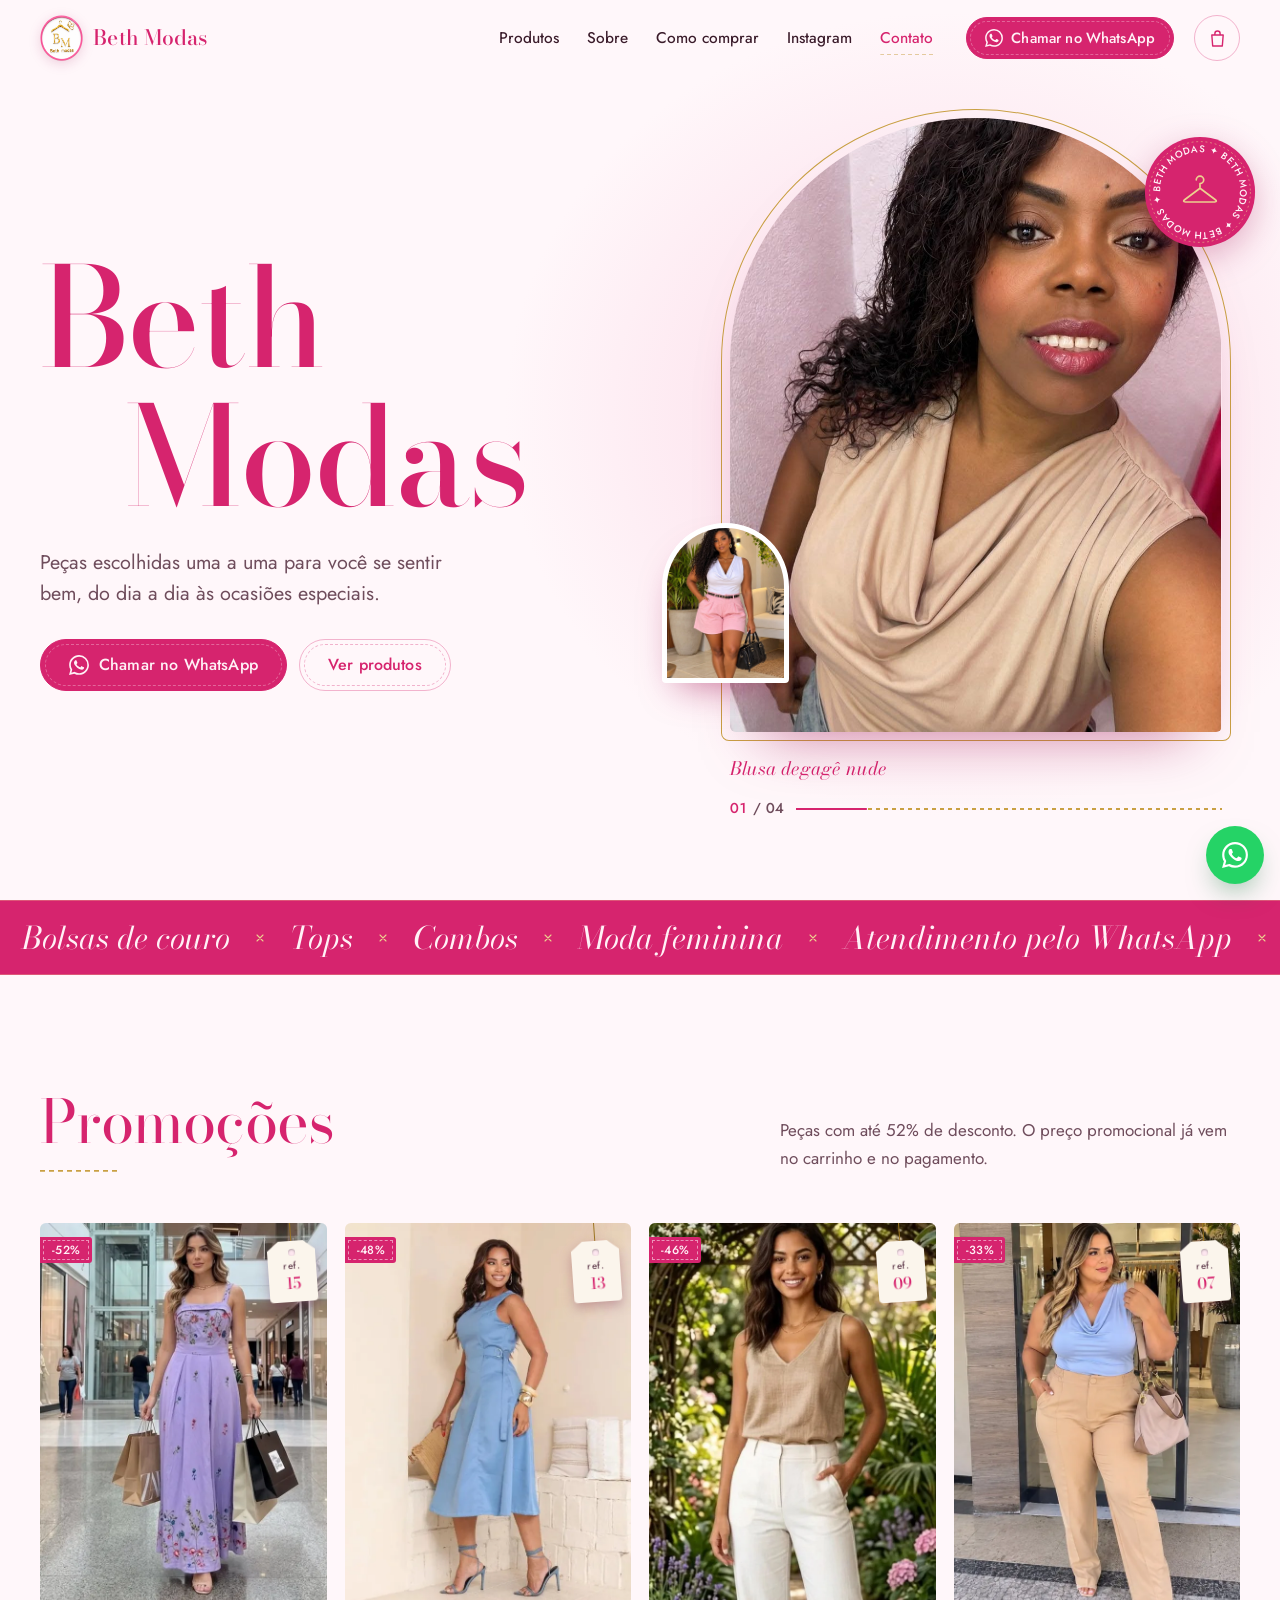
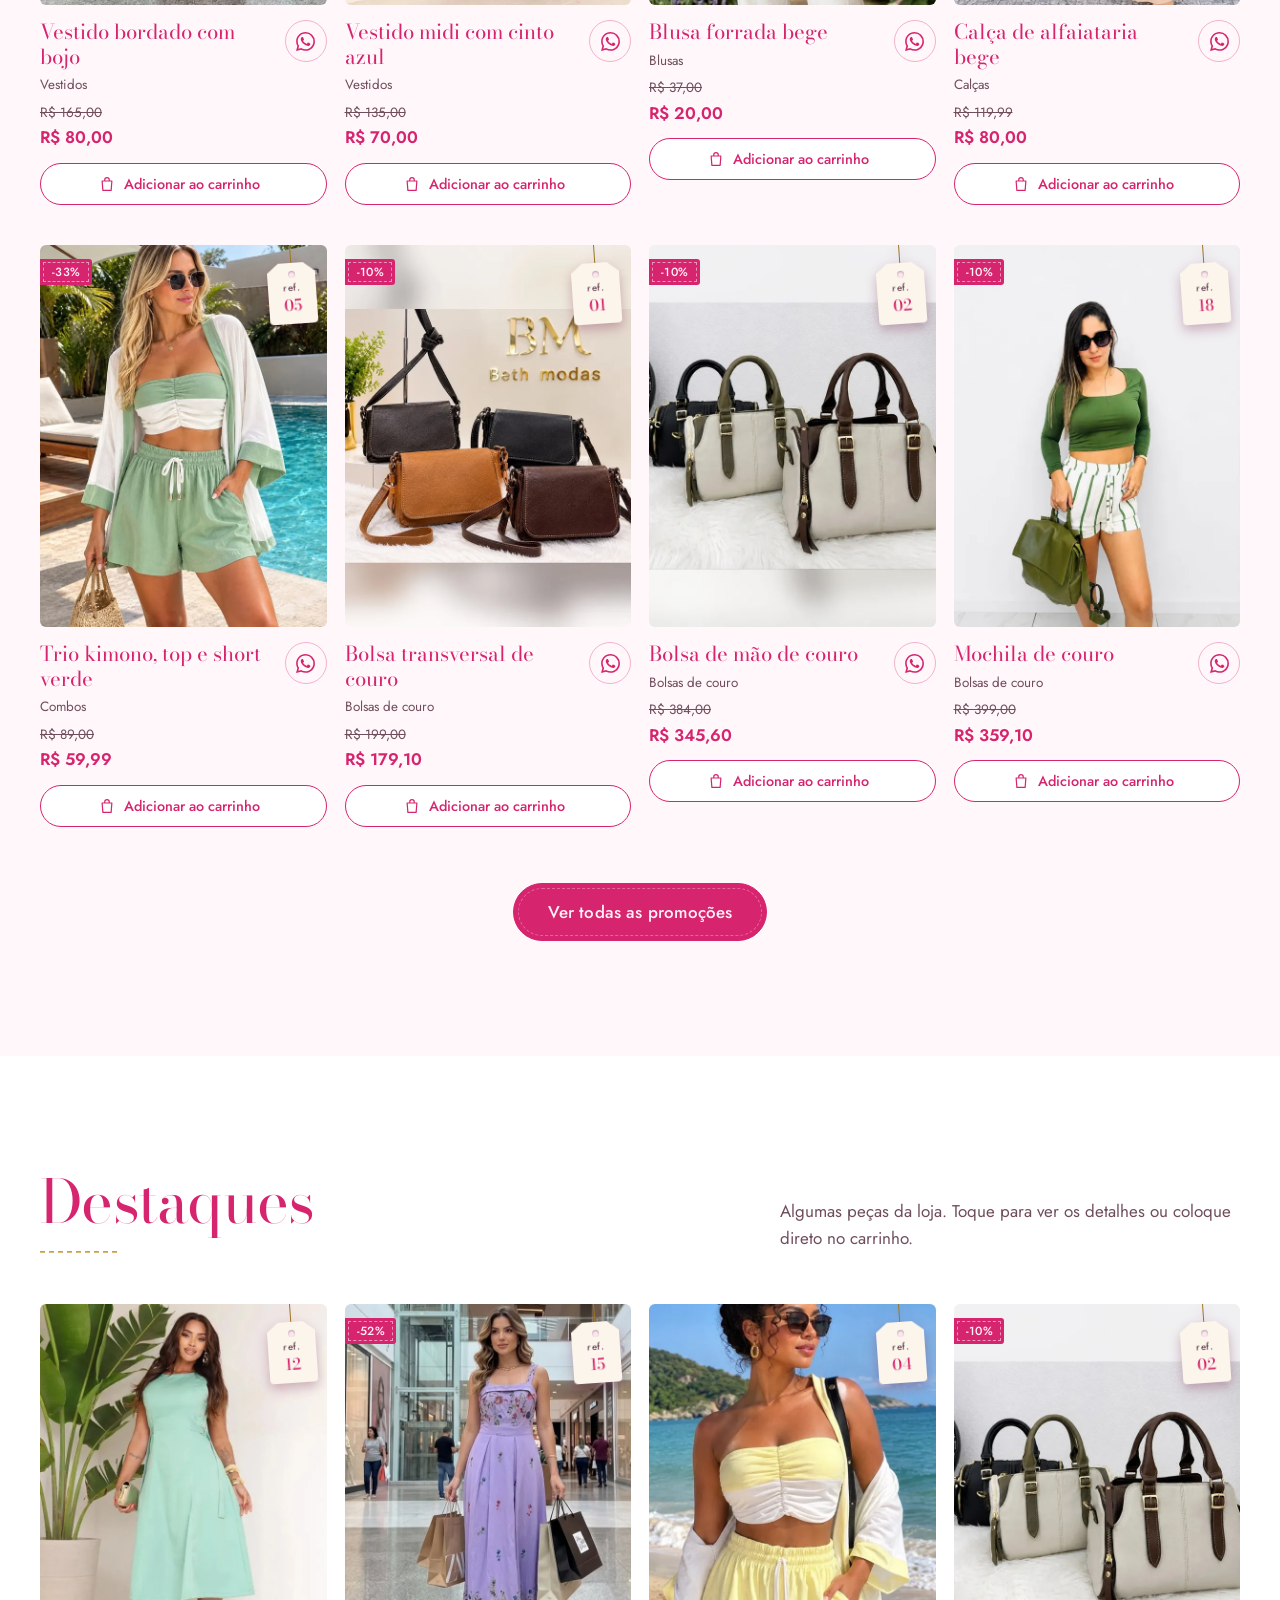
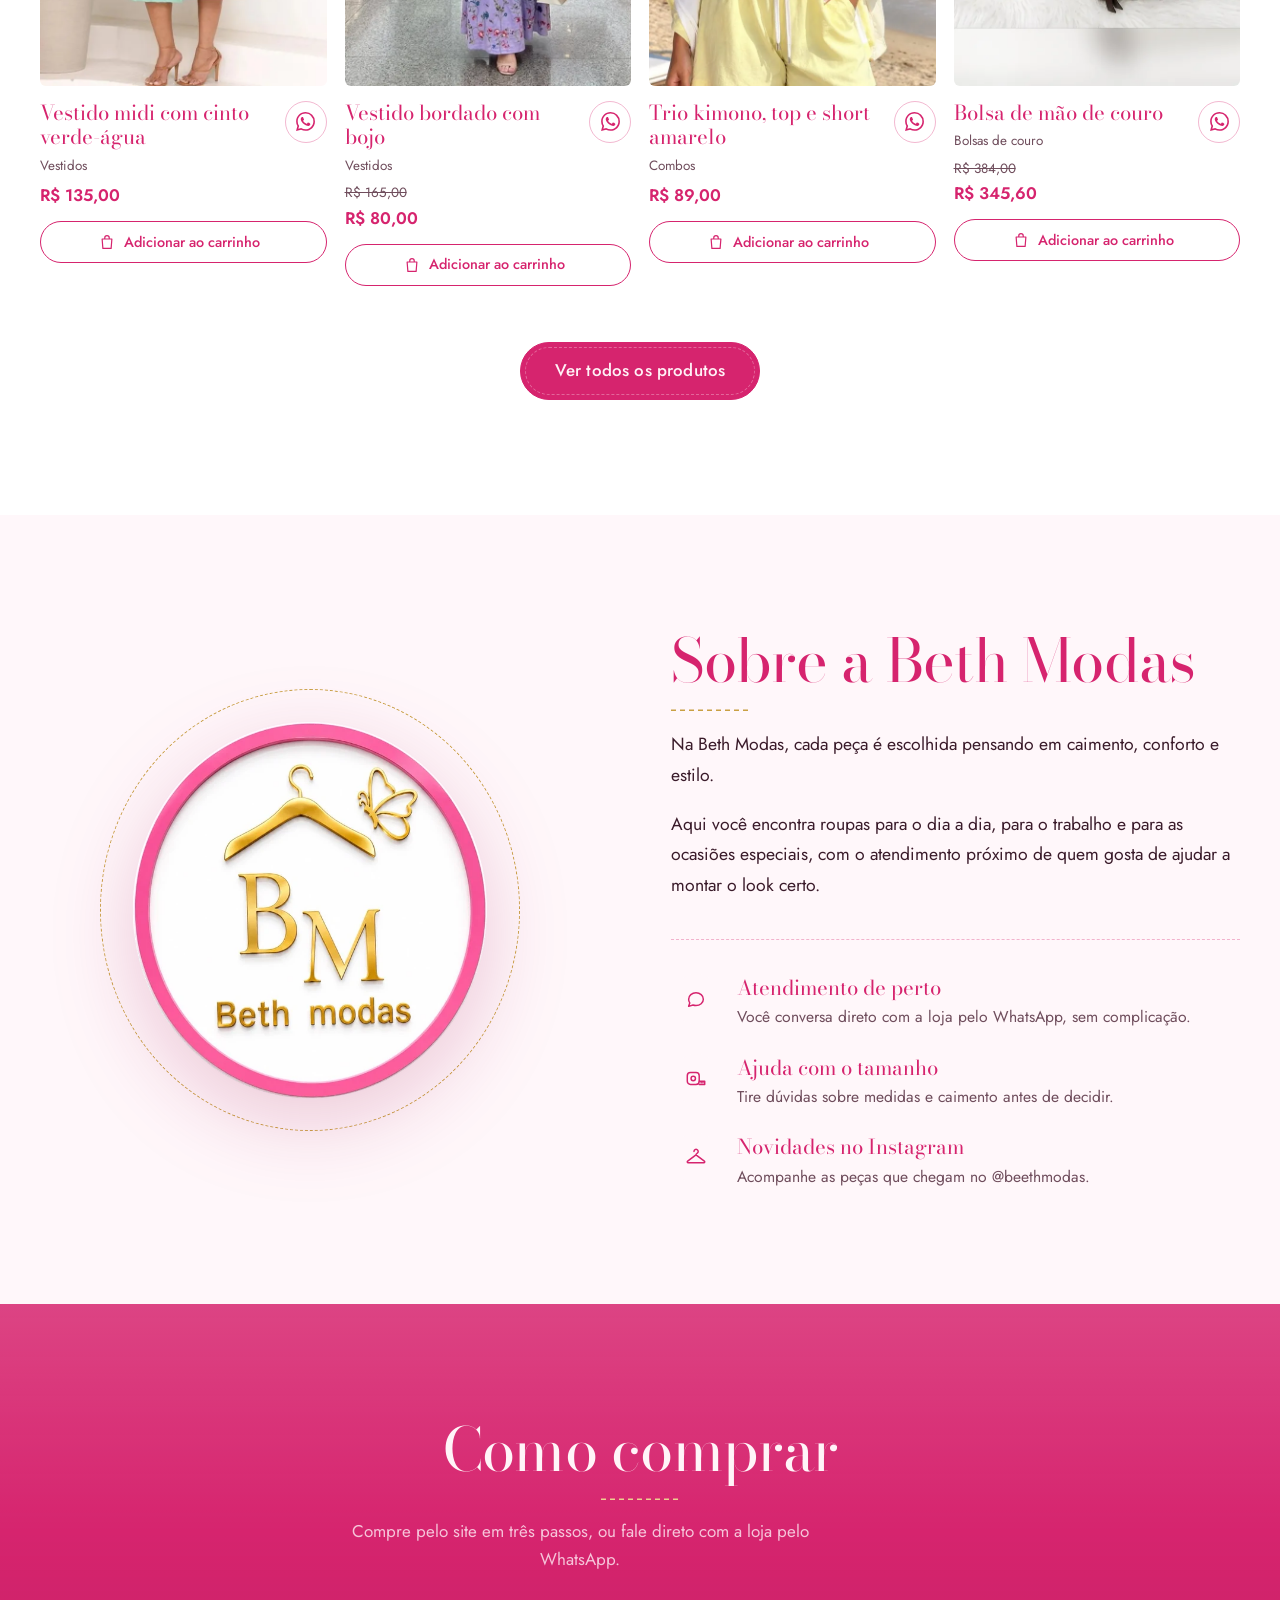
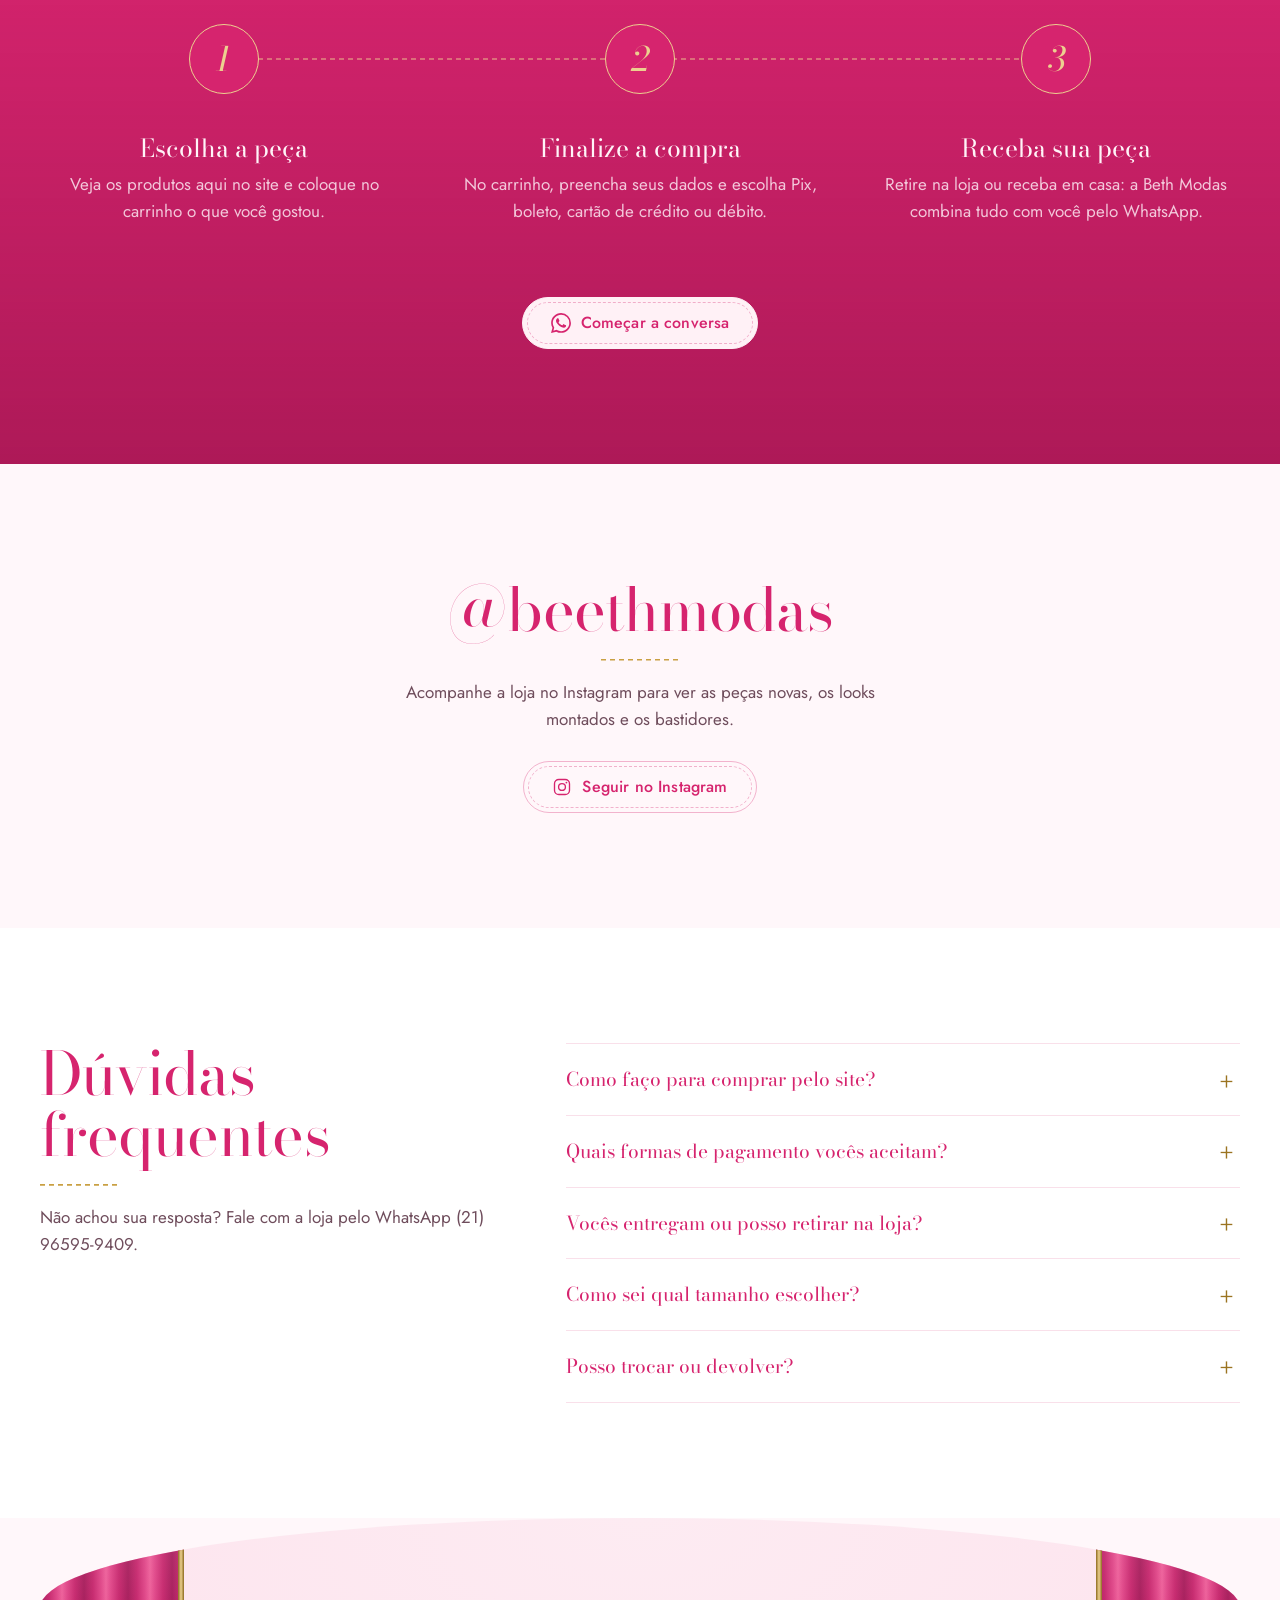
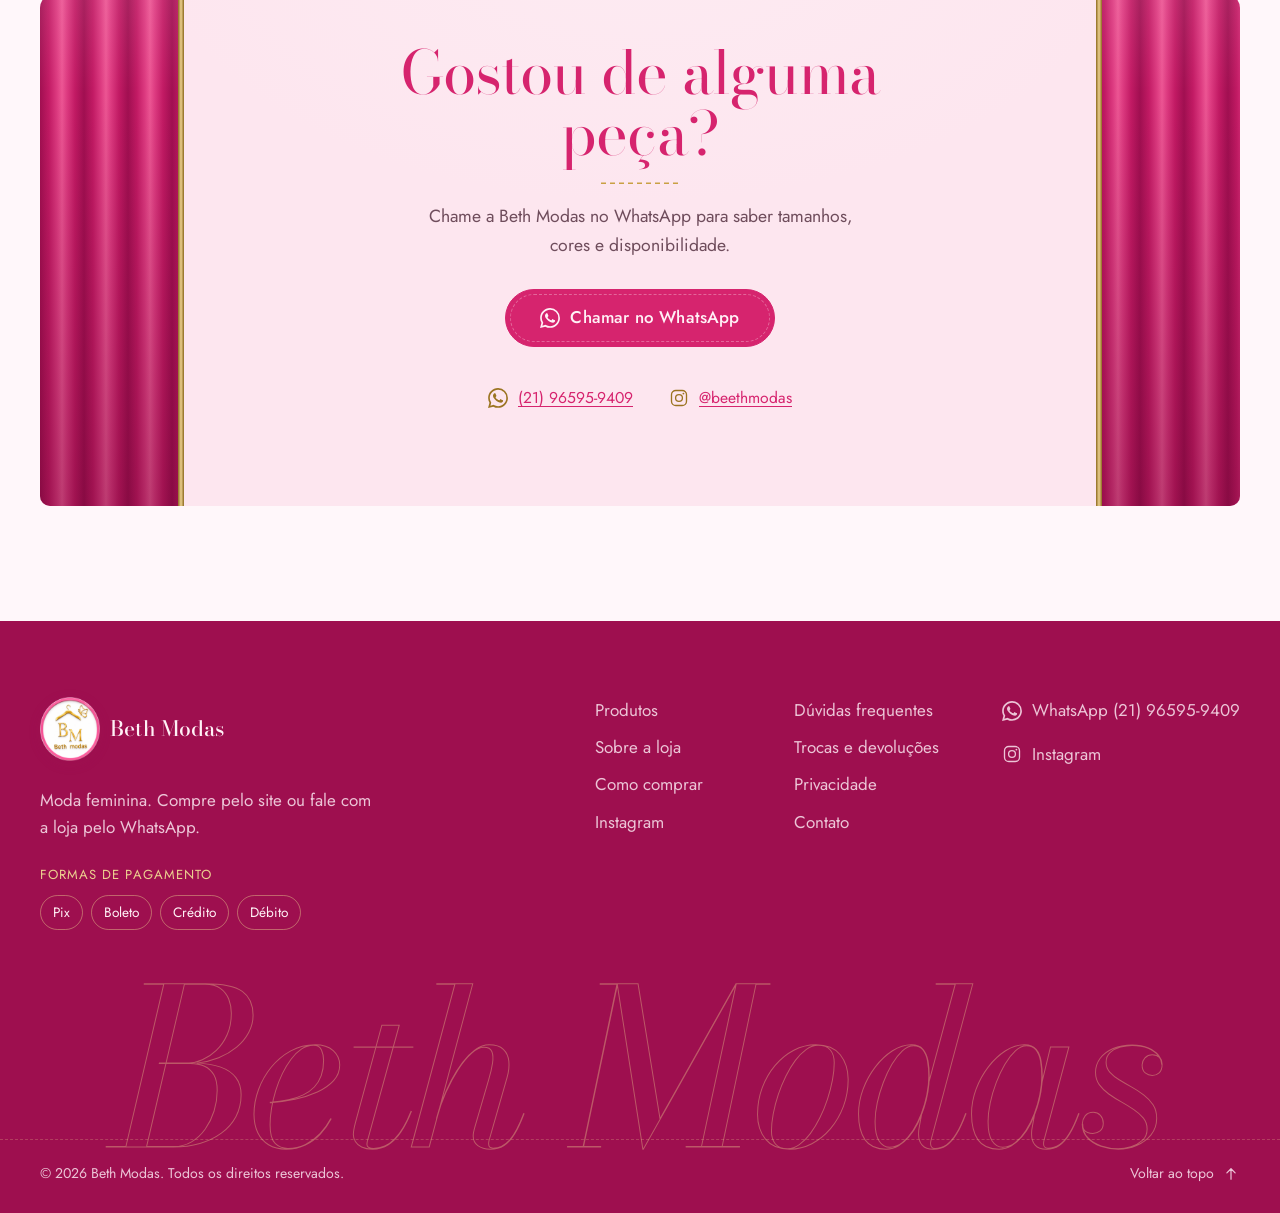
==== commit b8d538b9: "Calça de alfaiataria bege em promoção por R$ 80,00 (não R$ 70,00) - BM-07: de R$ 119,99 por R$ 80,00" ====
--- a/index.html
+++ b/index.html
@@ -324,7 +324,7 @@
           <svg class="icone" viewBox="0 0 24 24" width="24" height="24" aria-hidden="true" focusable="false"><path fill="none" stroke="currentColor" stroke-width="1.6" stroke-linecap="round" stroke-linejoin="round" d="M5.5 8h13l-1 12.5h-11L5.5 8ZM9 8V6.5a3 3 0 0 1 6 0V8"/></svg>Adicionar ao carrinho<span class="sr">: Blusa forrada bege</span>
         </button>
       </li>
-      <li class="peca" data-ref="BM-07" data-categoria="calcas" data-preco="70.00" data-promocao data-busca="calca de alfaiataria bege calcas promocao oferta desconto" style="--i:3">
+      <li class="peca" data-ref="BM-07" data-categoria="calcas" data-preco="80.00" data-promocao data-busca="calca de alfaiataria bege calcas promocao oferta desconto" style="--i:3">
         <a class="peca__foto" href="produtos.html#BM-07">
           <span class="sr">Ver detalhes: </span>
           <img src="assets/img/produtos/mini/calca-alfaiataria-bege.webp" srcset="assets/img/produtos/mini/calca-alfaiataria-bege.webp 600w, assets/img/produtos/calca-alfaiataria-bege.jpg 900w" sizes="(min-width: 1100px) 290px, (min-width: 640px) 31vw, 46vw" alt="Calça de alfaiataria bege" width="900" height="1200" loading="lazy" decoding="async">
@@ -333,15 +333,15 @@
             <span class="etiqueta__rotulo">ref.</span><span class="etiqueta__valor">07</span>
           </span>
           <span class="peca__ver" aria-hidden="true"><svg class="icone" viewBox="0 0 24 24" width="24" height="24" aria-hidden="true" focusable="false"><g fill="none" stroke="currentColor" stroke-width="1.6" stroke-linecap="round" stroke-linejoin="round"><circle cx="10.5" cy="10.5" r="6"/><path d="m15 15 5 5M10.5 8v5M8 10.5h5"/></g></svg>Ver detalhes</span>
-          <span class="peca__promo" aria-hidden="true">-42%</span>
+          <span class="peca__promo" aria-hidden="true">-33%</span>
         </a>
         <div class="peca__info">
           <div class="peca__textos">
             <h3 class="peca__nome">Calça de alfaiataria bege</h3>
             <p class="peca__categoria">Calças</p>
-            <p class="peca__preco"><s class="peca__preco-de"><span class="sr">De </span>R$ 119,99</s> <span class="sr">por </span>R$ 70,00</p>
-          </div>
-          <a class="peca__whats" href="https://wa.me/5521965959409?text=Ol%C3%A1%2C%20Beth%20Modas%21%20Vi%20no%20site%20o%20produto%20%2ACal%C3%A7a%20de%20alfaiataria%20bege%2A%20%28R%24%2070%2C00%2C%20ref.%20BM-07%29%20e%20queria%20saber%20mais." target="_blank" rel="noopener">
+            <p class="peca__preco"><s class="peca__preco-de"><span class="sr">De </span>R$ 119,99</s> <span class="sr">por </span>R$ 80,00</p>
+          </div>
+          <a class="peca__whats" href="https://wa.me/5521965959409?text=Ol%C3%A1%2C%20Beth%20Modas%21%20Vi%20no%20site%20o%20produto%20%2ACal%C3%A7a%20de%20alfaiataria%20bege%2A%20%28R%24%2080%2C00%2C%20ref.%20BM-07%29%20e%20queria%20saber%20mais." target="_blank" rel="noopener">
             <svg class="icone" viewBox="0 0 24 24" width="24" height="24" aria-hidden="true" focusable="false"><path fill="currentColor" d="M17.47 14.38c-.3-.15-1.76-.87-2.03-.97-.27-.1-.47-.15-.67.15-.2.3-.77.97-.94 1.16-.17.2-.35.22-.64.08-.3-.15-1.26-.47-2.39-1.48-.88-.79-1.48-1.76-1.65-2.06-.17-.3-.02-.46.13-.6.13-.14.3-.35.45-.52.15-.17.2-.3.3-.5.1-.2.05-.37-.03-.52-.07-.15-.67-1.61-.92-2.21-.24-.58-.49-.5-.67-.51h-.57c-.2 0-.52.07-.79.37-.27.3-1.04 1.02-1.04 2.48s1.07 2.88 1.21 3.07c.15.2 2.1 3.2 5.08 4.49.71.31 1.26.49 1.7.63.71.23 1.36.2 1.87.12.57-.09 1.76-.72 2-1.41.25-.7.25-1.29.18-1.41-.08-.13-.28-.2-.57-.35m-5.42 7.4h-.01a9.87 9.87 0 0 1-5.03-1.38l-.36-.21-3.74.98 1-3.65-.24-.37a9.86 9.86 0 0 1-1.51-5.26c0-5.45 4.44-9.88 9.89-9.88 2.64 0 5.12 1.03 6.99 2.9a9.83 9.83 0 0 1 2.89 6.99c0 5.45-4.44 9.88-9.88 9.88m8.41-18.3A11.82 11.82 0 0 0 12.05 0C5.5 0 .16 5.34.16 11.89c0 2.1.55 4.14 1.59 5.95L.06 24l6.3-1.65a11.88 11.88 0 0 0 5.68 1.45h.01c6.55 0 11.89-5.34 11.89-11.89a11.82 11.82 0 0 0-3.48-8.41"/></svg><span class="sr">Pedir Calça de alfaiataria bege pelo WhatsApp</span>
           </a>
         </div>
